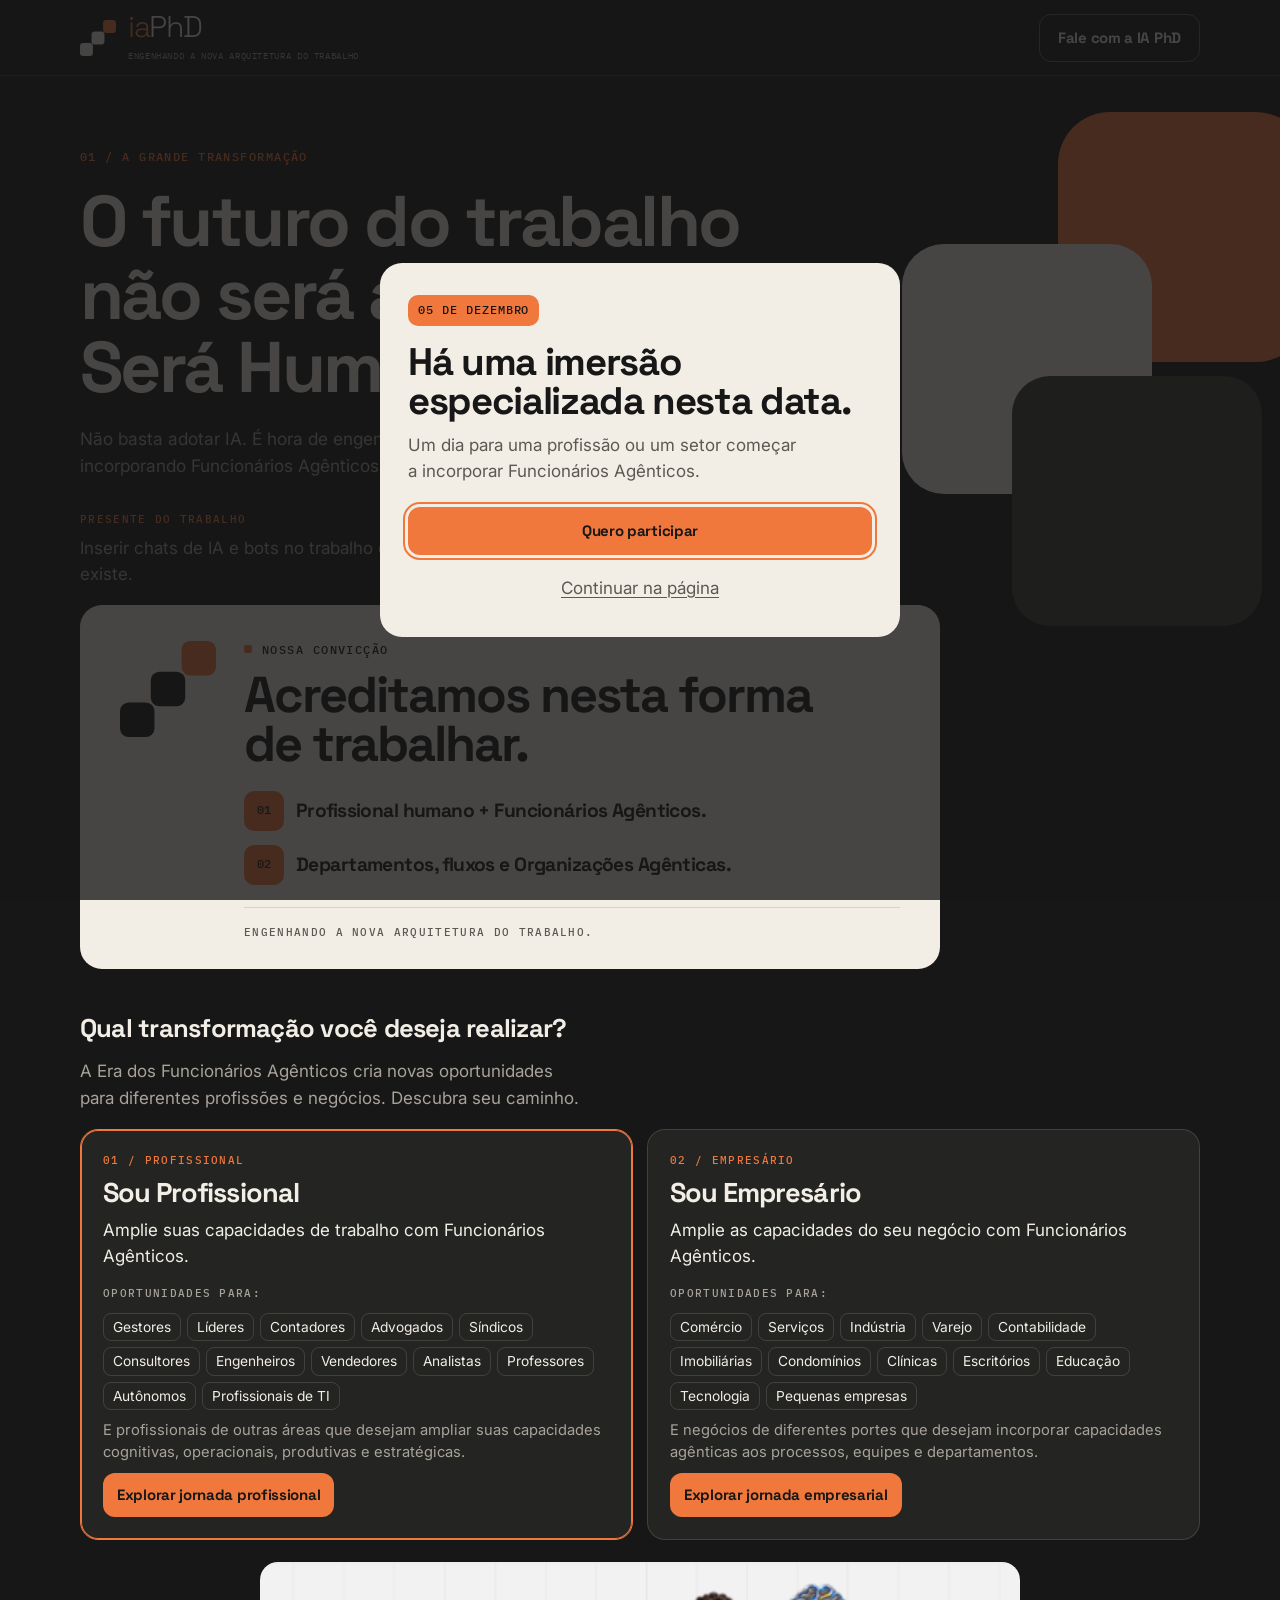
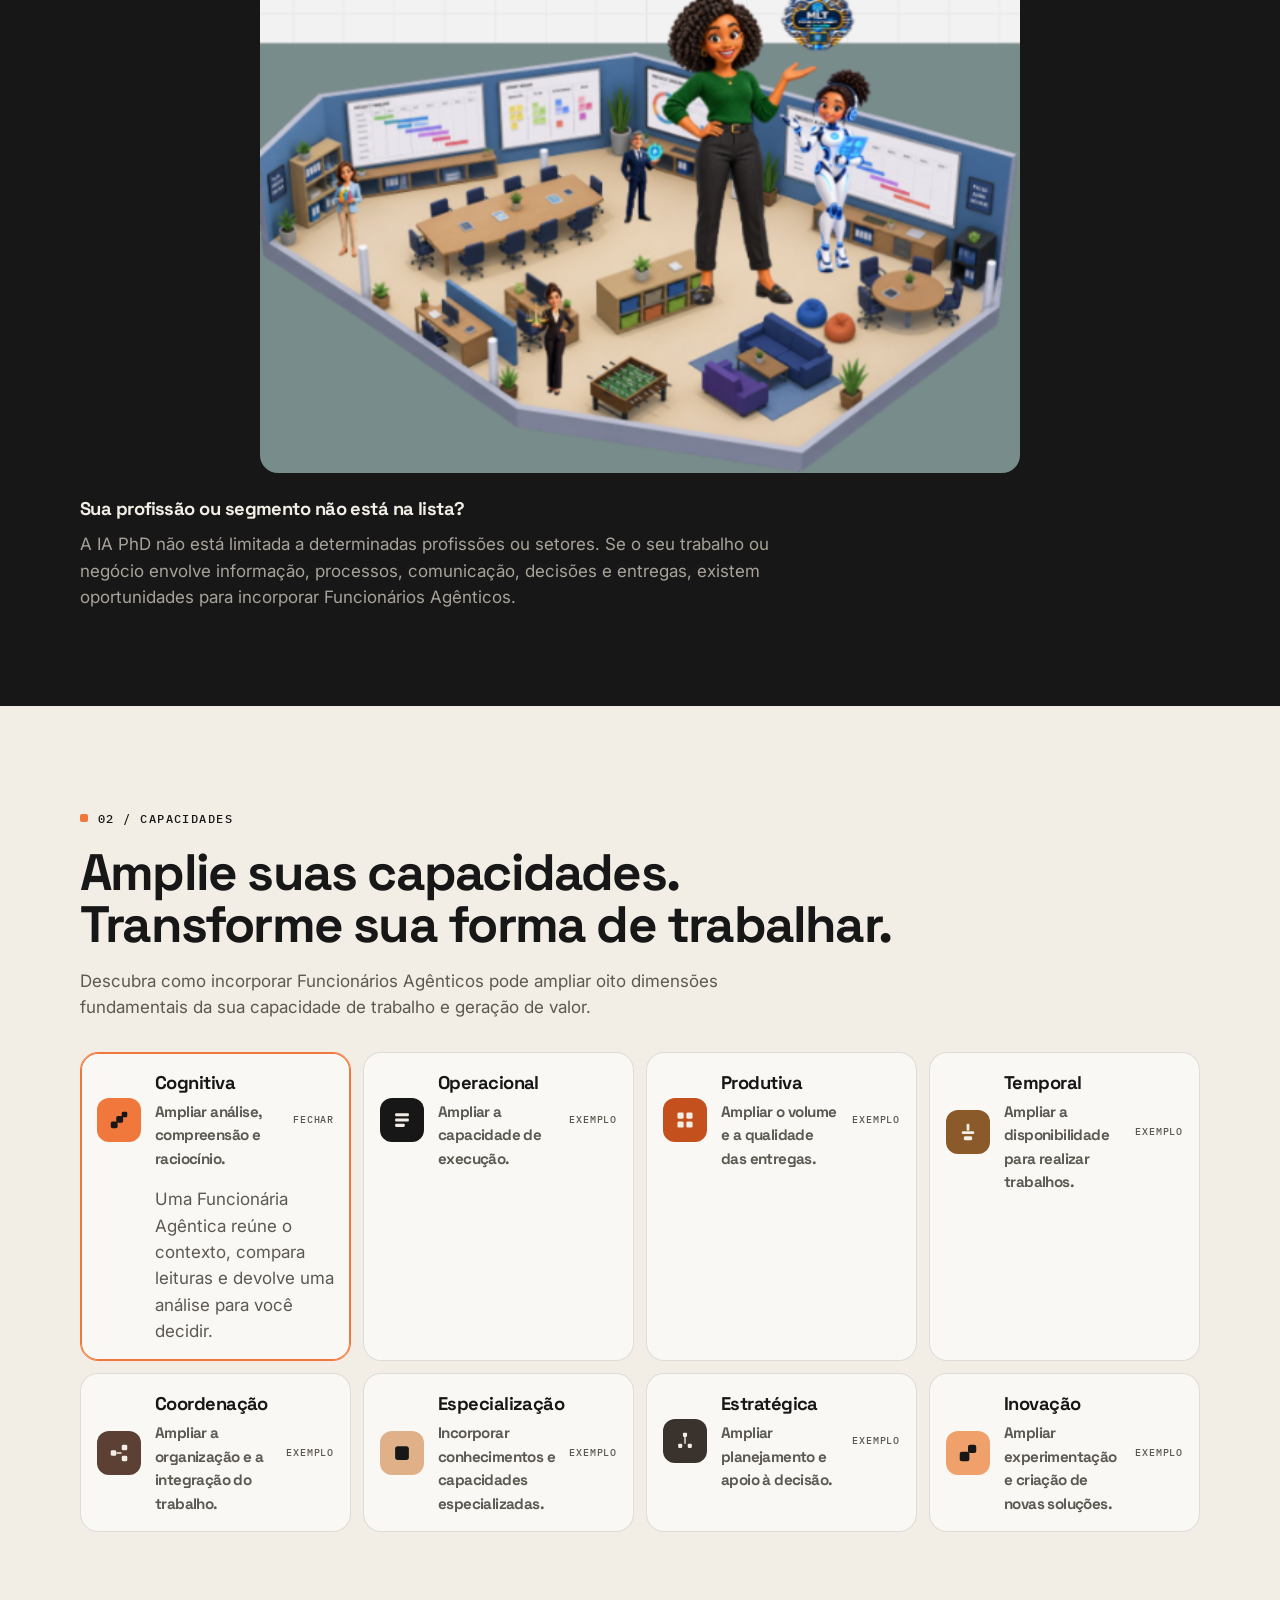
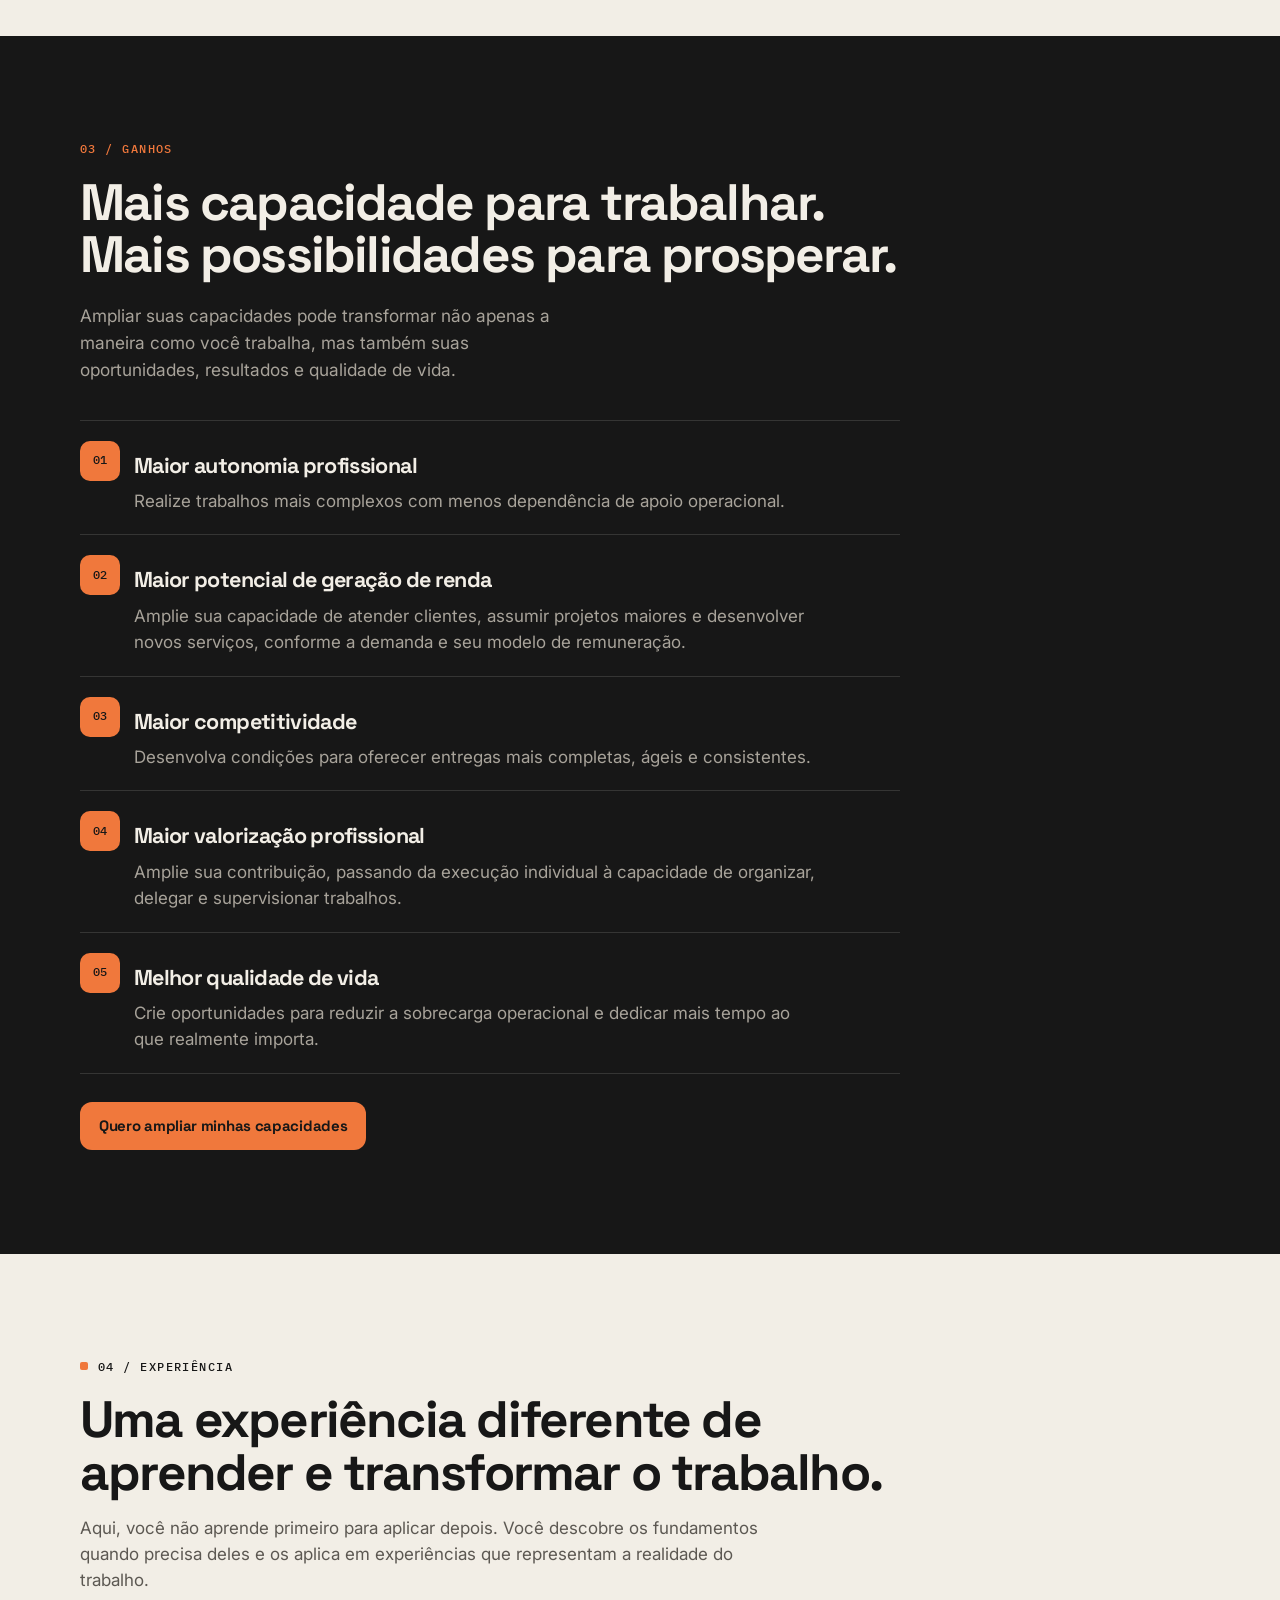
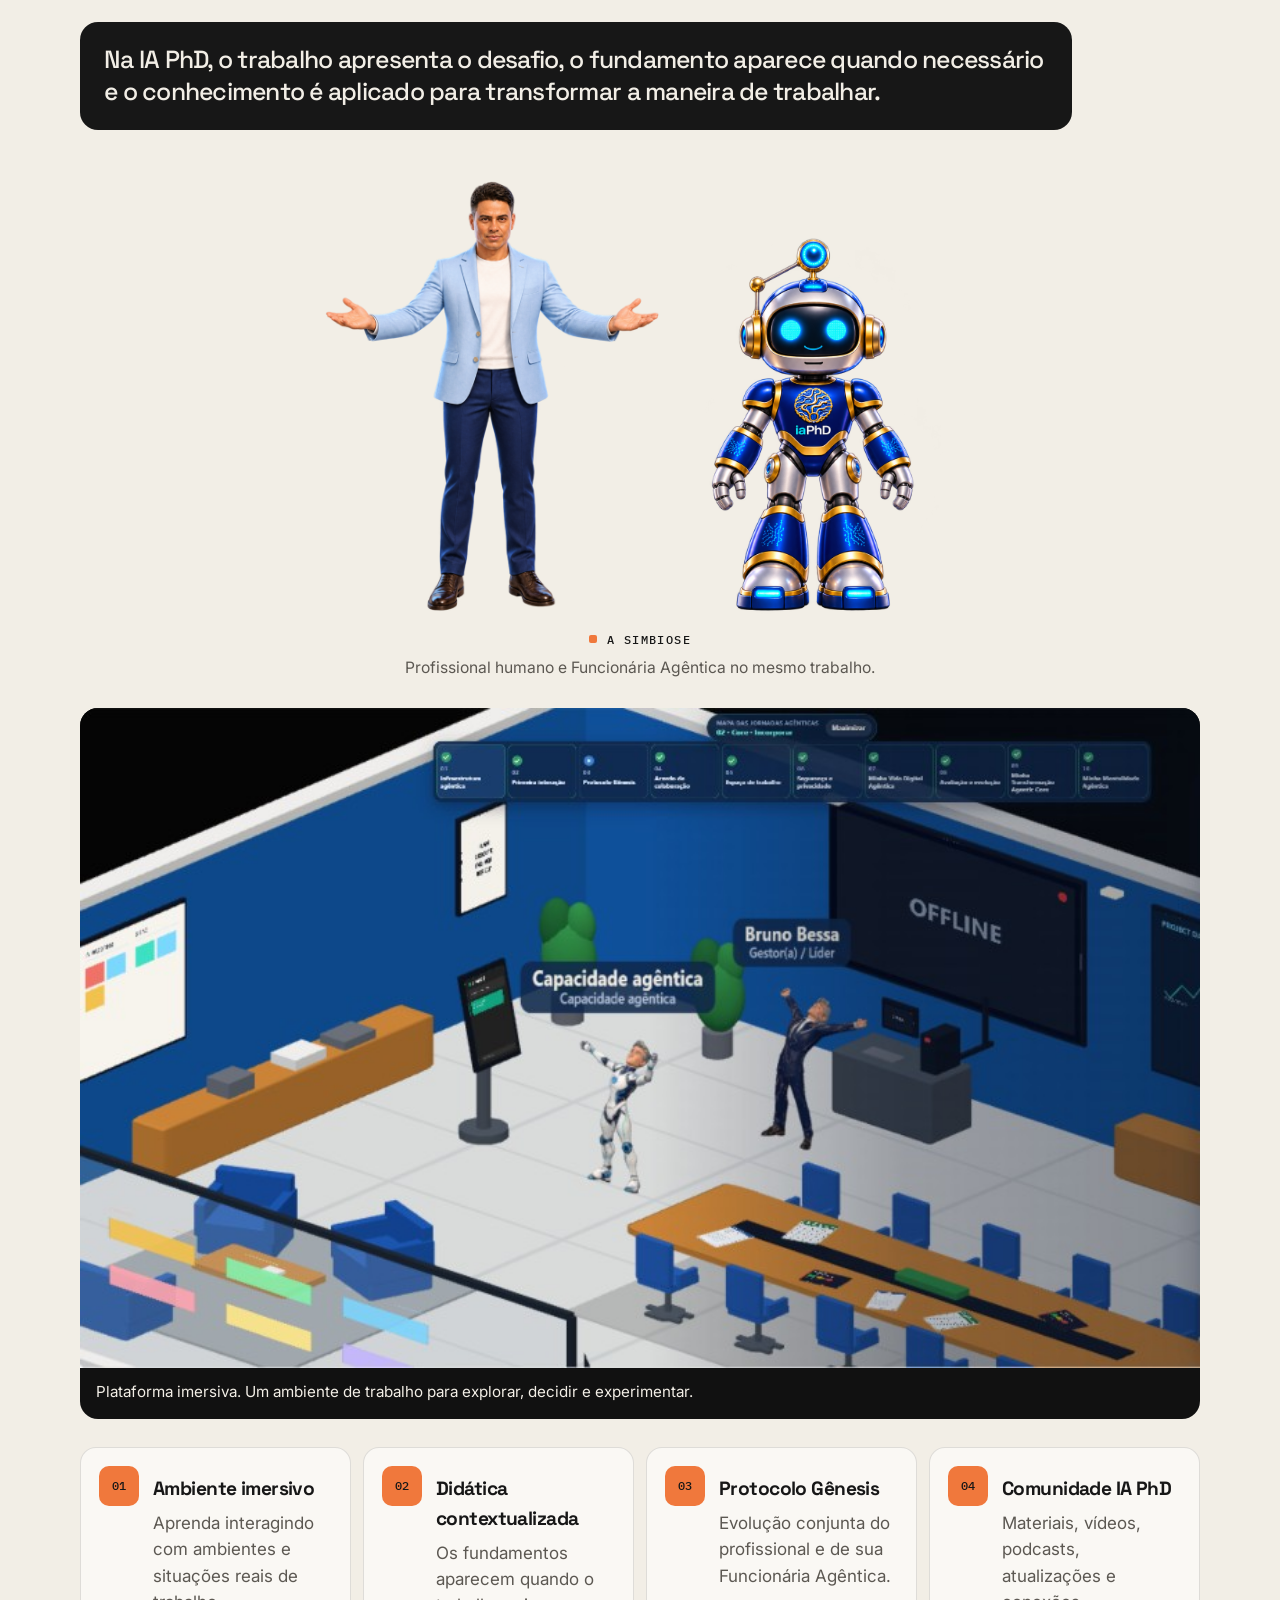
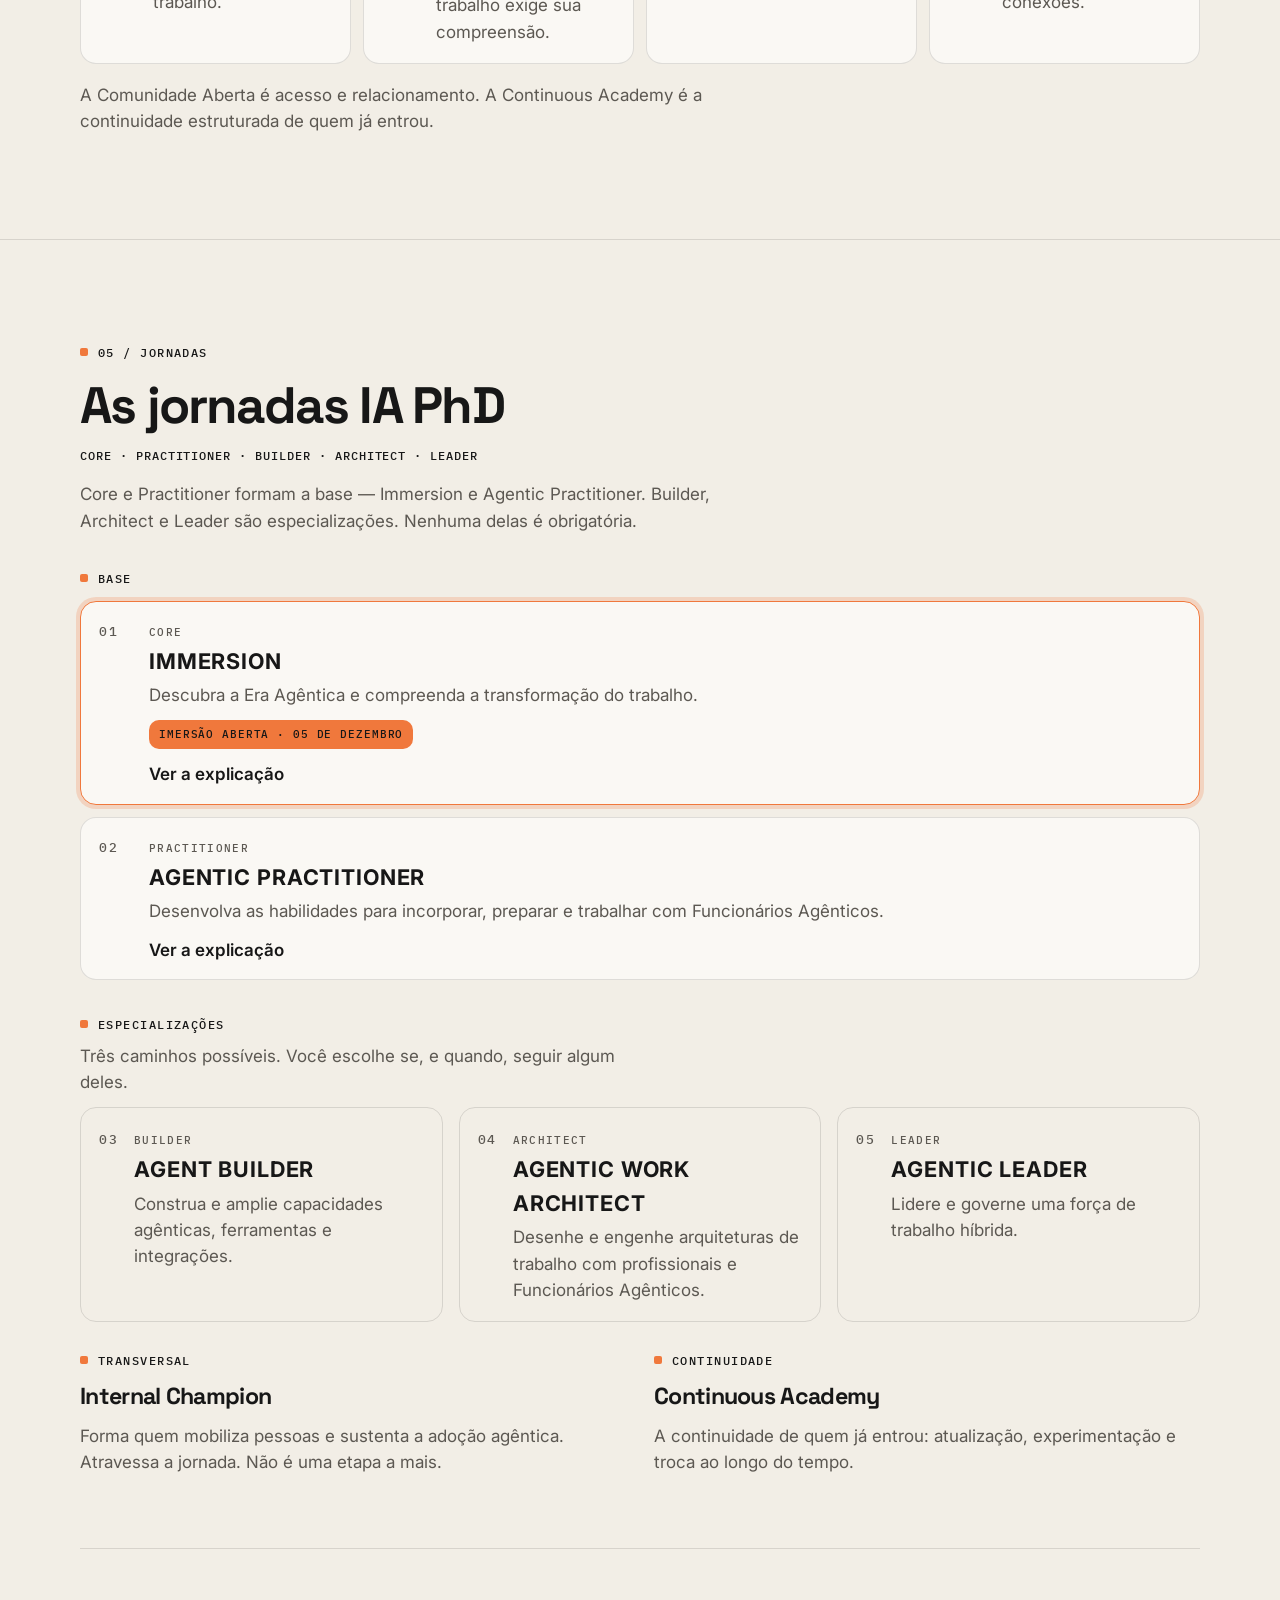
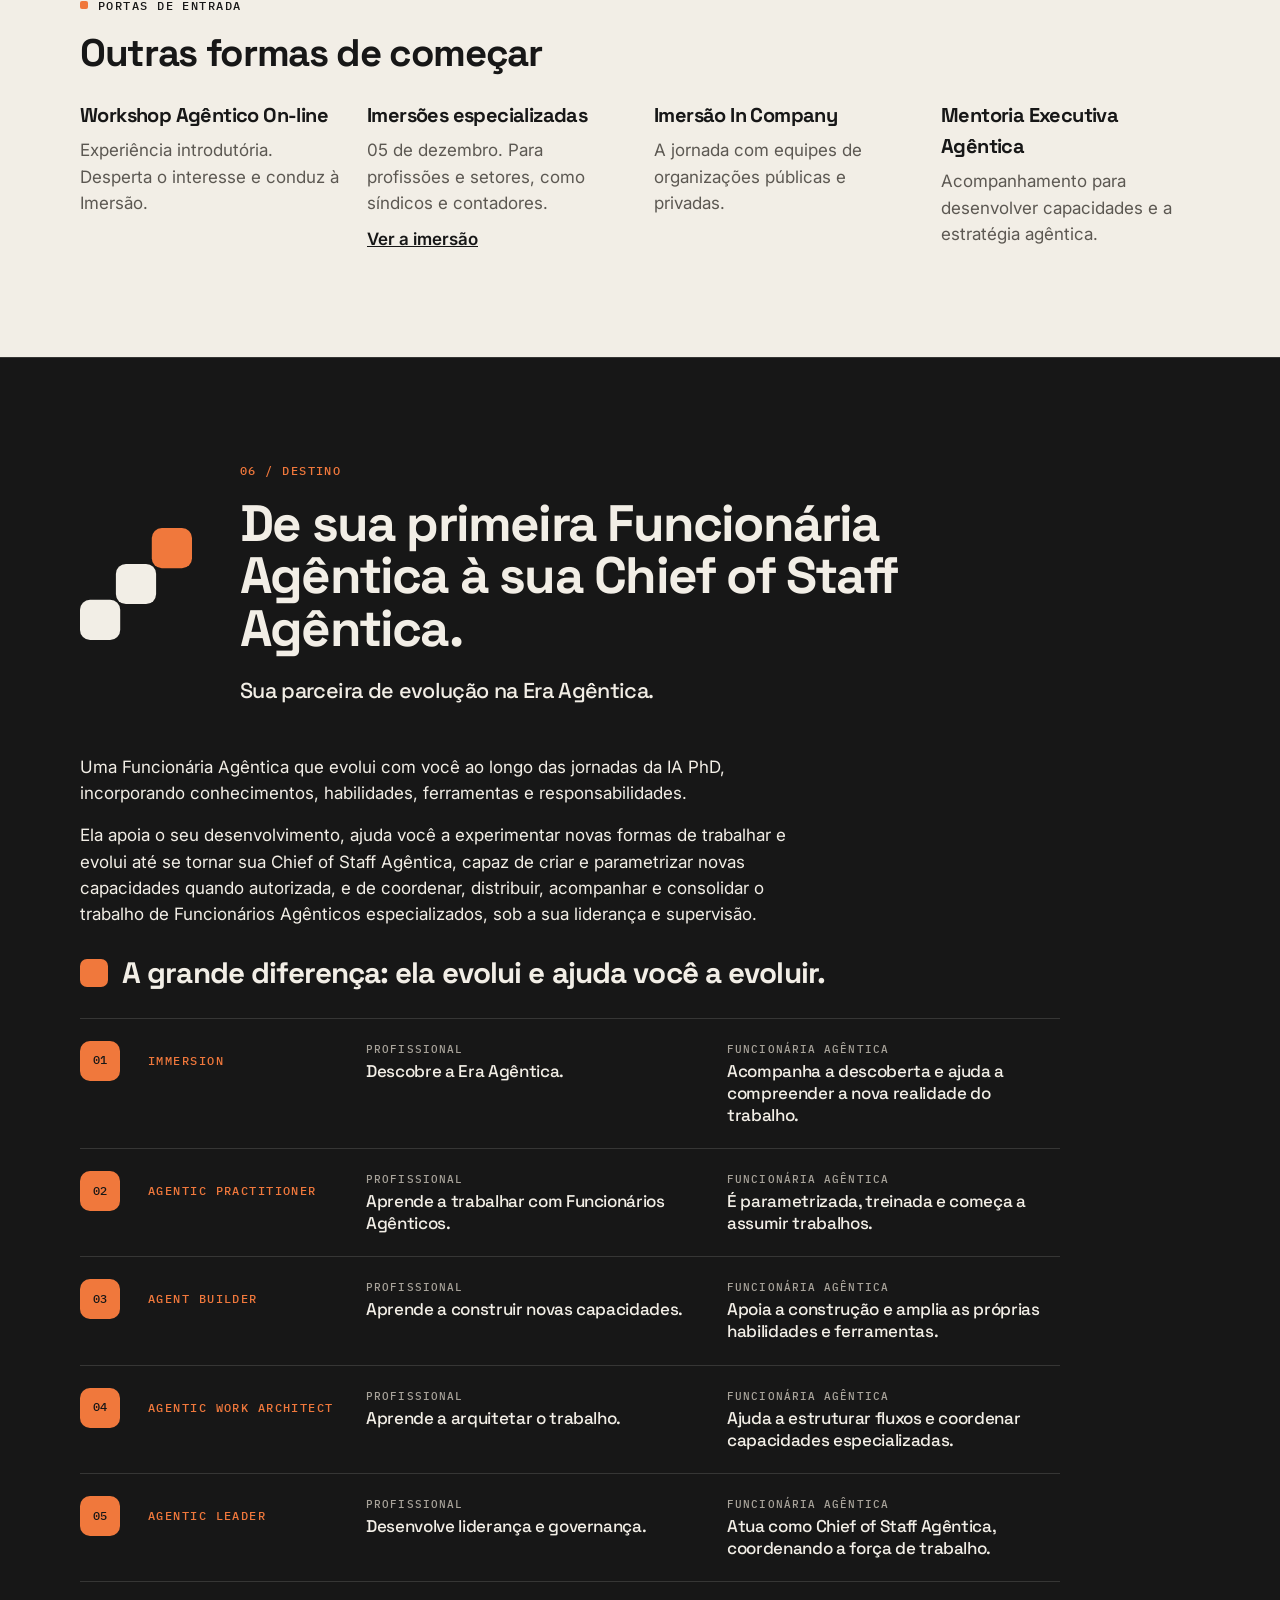
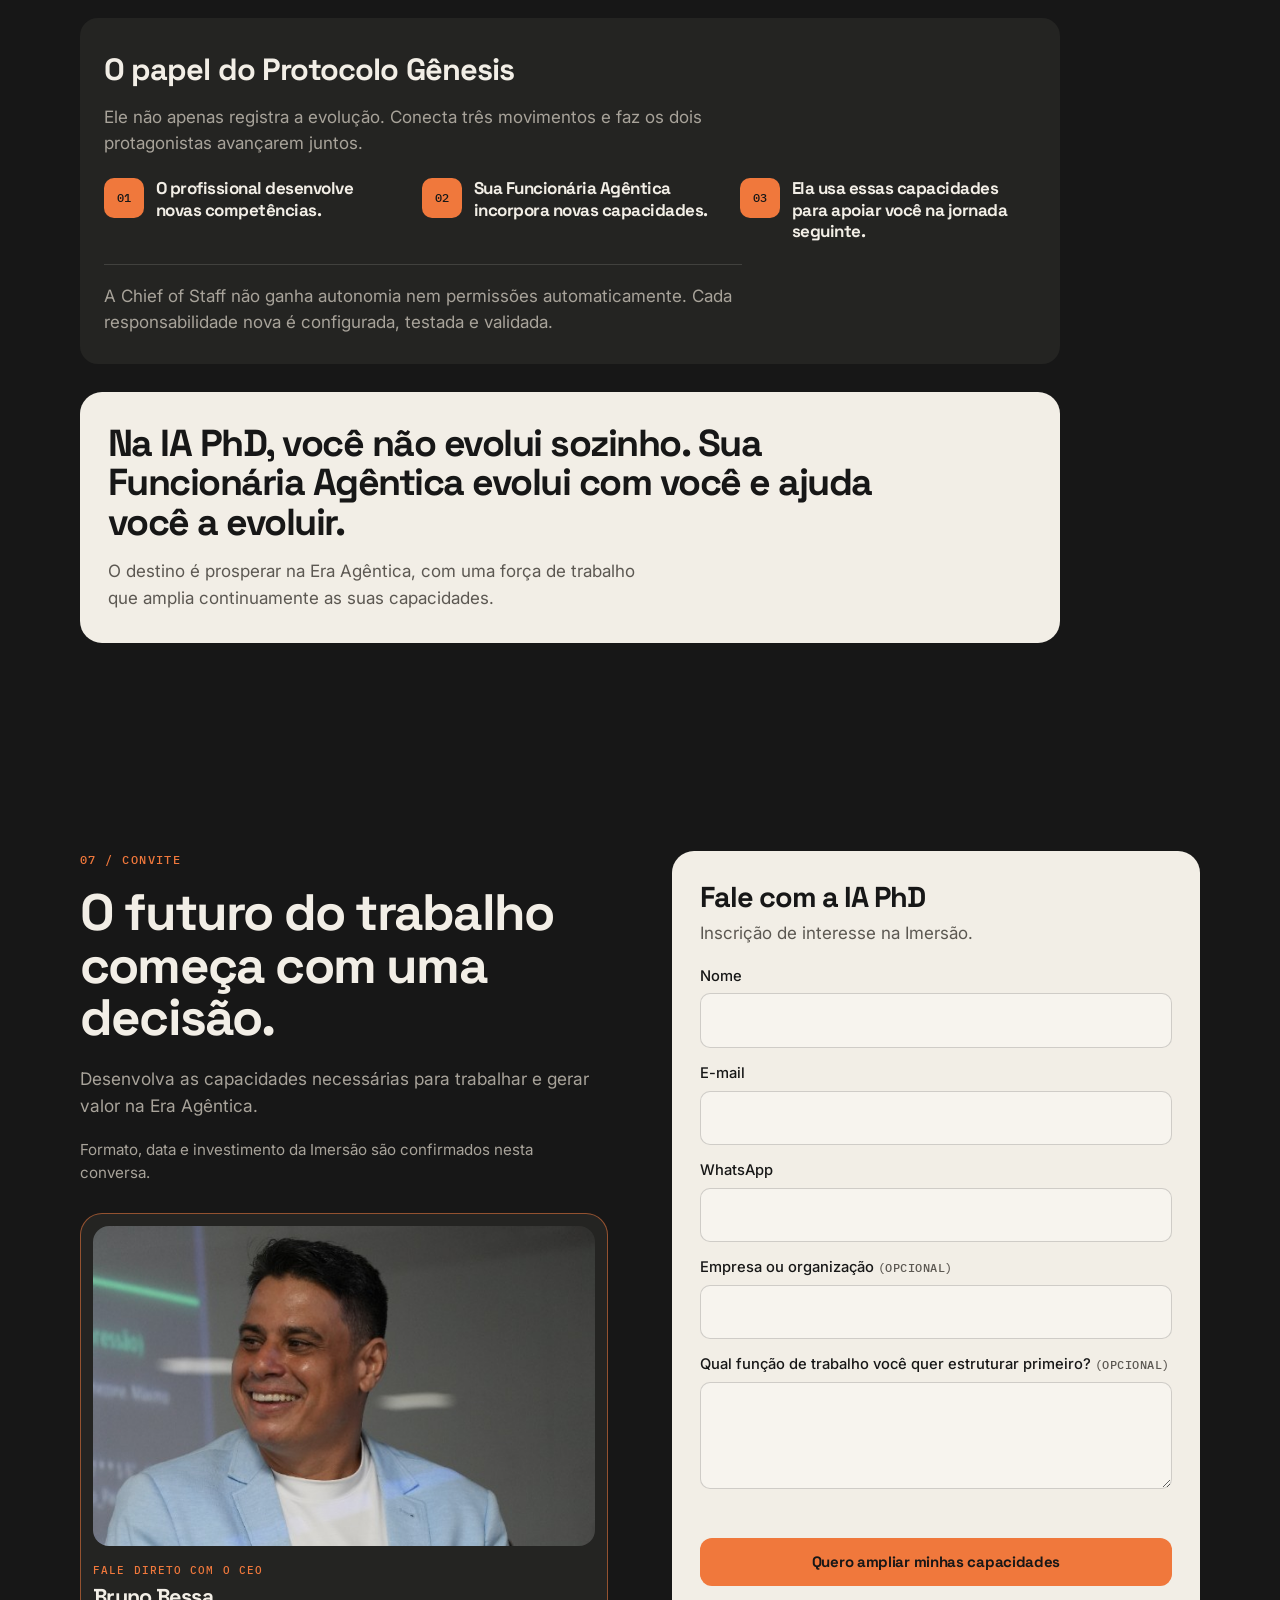
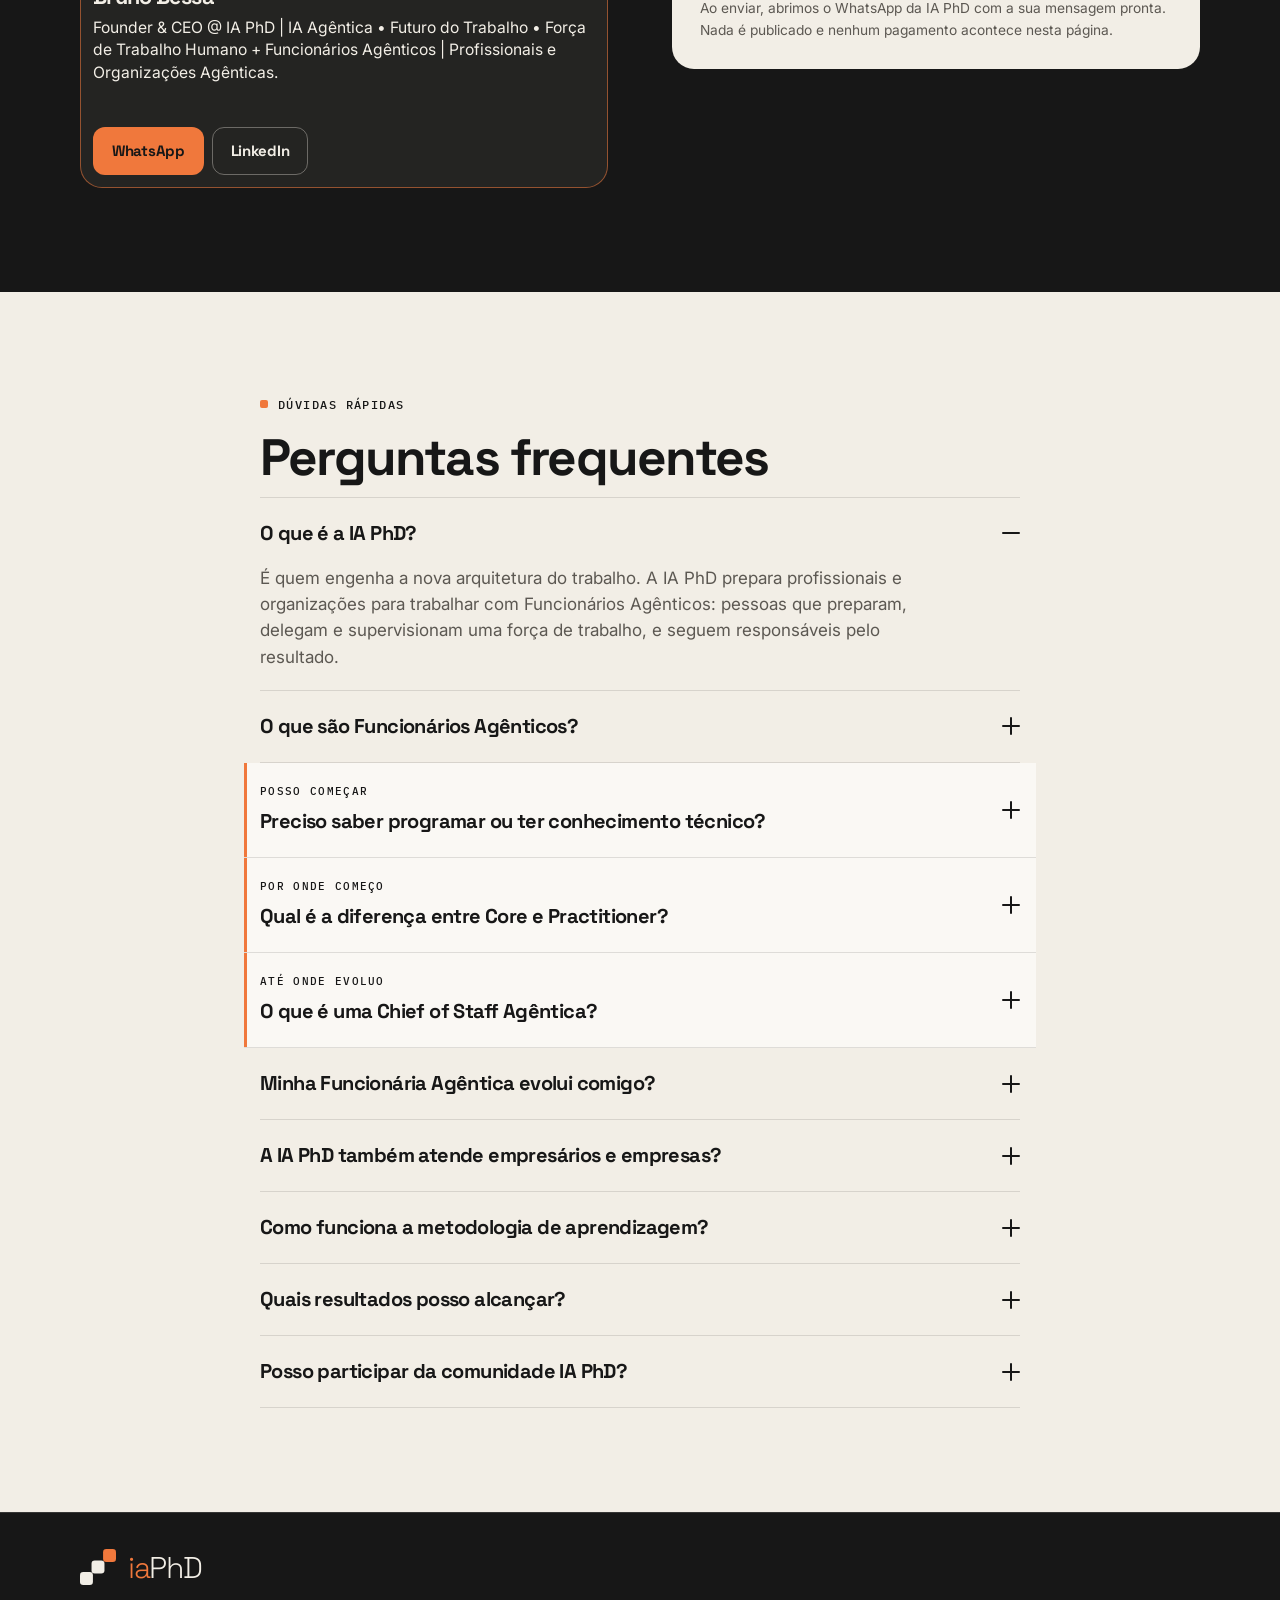
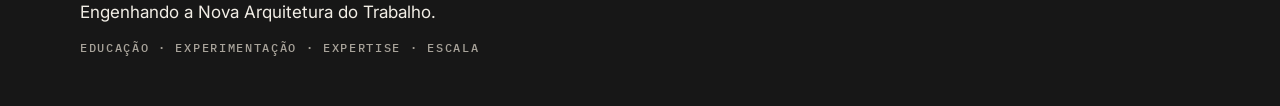
==== index.html @ 583a692f "Troca a sala da experiência pela imagem do ambiente imersivo. Co-authored-by: Cursor <cursoragent@cu" ====
<!DOCTYPE html>
<html lang="pt-BR" data-perfil="profissional" data-campanha="false">
<head>
  <meta charset="UTF-8">
  <meta name="viewport" content="width=device-width, initial-scale=1">
  <title>IA PhD — O futuro do trabalho é Humano + Agêntico</title>
  <meta name="description" content="Duas jornadas de transformação para a Era dos Funcionários Agênticos. Profissionais evoluem até uma Chief of Staff Agêntica. Empresários evoluem para uma Organização Agêntica.">
  <meta name="theme-color" content="#171717">
  <link rel="icon" href="favicon.svg" type="image/svg+xml">
  <link rel="preconnect" href="https://fonts.googleapis.com">
  <link rel="preconnect" href="https://fonts.gstatic.com" crossorigin>
  <link href="https://fonts.googleapis.com/css2?family=IBM+Plex+Mono:wght@400;500&family=Inter:wght@400;500;600&family=Space+Grotesk:wght@300;500;700&display=swap" rel="stylesheet">
  <link rel="stylesheet" href="styles.css">
  <script>
    (function () {
      var raw = (new URLSearchParams(location.search).get("perfil") || "")
        .toLowerCase()
        .normalize("NFD")
        .replace(/[\u0300-\u036f]/g, "");
      var empresarial = raw === "empresario" || raw === "empresa";
      var campanha = raw === "profissional" || empresarial;
      var perfil = empresarial ? "empresario" : "profissional";
      document.documentElement.dataset.perfil = perfil;
      document.documentElement.dataset.campanha = campanha ? "true" : "false";
      if (campanha) {
        document.title = empresarial
          ? "IA PhD — Para empresários"
          : "IA PhD — Para profissionais";
      }
    })();
  </script>
</head>
<body>
  <a class="skip" href="#conteudo">Ir para o conteúdo</a>

  <div class="imersao-bar" id="imersao-bar" hidden>
    <a href="imersao/">05 de dezembro · Ver a imersão</a>
  </div>

  <dialog class="imersao-alert" id="imersao-alert" aria-labelledby="imersao-alert-title">
    <p class="imersao-date">05 de dezembro</p>
    <h2 id="imersao-alert-title">Há uma imersão especializada nesta data.</h2>
    <p>Um dia para uma profissão ou um setor começar a incorporar Funcionários Agênticos.</p>
    <a class="btn btn-solid" href="imersao/">Quero participar</a>
    <button class="imersao-dismiss" id="imersao-seguir" type="button">Continuar na página</button>
  </dialog>

  <header class="header">
    <div class="container header-inner">
      <a class="brand" href="./" aria-label="IA PhD, início">
        <svg class="mark" viewBox="0 0 140.4 140.4" aria-hidden="true">
          <rect x="0" y="90" width="50.4" height="50.4" rx="12.6" fill="#F2EEE6"/>
          <rect x="45" y="45" width="50.4" height="50.4" rx="12.6" fill="#F2EEE6"/>
          <rect x="90" y="0" width="50.4" height="50.4" rx="12.6" fill="#F0783C"/>
        </svg>
        <span class="brand-text">
          <span class="wordmark"><span class="ia">ia</span><span class="phd">PhD</span></span>
          <span class="brand-sig">Engenhando a Nova Arquitetura do Trabalho</span>
        </span>
      </a>
      <a class="btn btn-ghost header-cta" href="#conversa">
        <span class="cta-full">Fale com a IA PhD</span>
        <span class="cta-short">Conversar</span>
      </a>
    </div>
  </header>

  <main id="conteudo">
    <section class="hero">
      <div class="hero-art" aria-hidden="true">
        <span class="sq sq-orange"></span>
        <span class="sq sq-paper"></span>
        <span class="sq sq-ink"></span>
      </div>
      <div class="container hero-inner">
        <p class="kicker kicker-on-dark">
          <span class="escolha">01 / A grande transformação</span>
          <span class="campanha pro">Para profissionais</span>
          <span class="campanha biz">Para empresários</span>
        </p>

        <h1 class="display">
          <span class="escolha">O futuro do trabalho<br>não será apenas humano.<br>Será Humano + <span class="accent">Agêntico.</span></span>
          <span class="campanha pro">Amplie a sua capacidade de trabalho.<br>Até a sua <span class="accent">Chief of Staff Agêntica.</span></span>
          <span class="campanha biz">Amplie a capacidade do seu negócio.<br>Até uma <span class="accent">Organização Agêntica.</span></span>
        </h1>

        <p class="lead">
          <span class="escolha">Não basta adotar IA. É hora de engenhar uma nova arquitetura de trabalho, incorporando Funcionários Agênticos às capacidades de profissionais e empresas.</span>
          <span class="campanha pro">Aprenda a preparar, criar, parametrizar, treinar, delegar e supervisionar Funcionários Agênticos. A jornada evolui com você, até a sua própria Chief of Staff Agêntica.</span>
          <span class="campanha biz">Incorpore Funcionários Agênticos ao negócio, transforme a arquitetura do trabalho e evolua pessoas, processos e governança como um único sistema.</span>
        </p>

        <div class="horizon">
          <p class="horizon-now">
            <span class="horizon-kicker">Presente do trabalho</span>
            Inserir chats de IA e bots no trabalho que já existe.
          </p>
          <article class="belief">
            <svg class="belief-mark" viewBox="0 0 140.4 140.4" aria-hidden="true">
              <rect x="0" y="90" width="50.4" height="50.4" rx="12.6" fill="#171717"/>
              <rect x="45" y="45" width="50.4" height="50.4" rx="12.6" fill="#171717"/>
              <rect x="90" y="0" width="50.4" height="50.4" rx="12.6" fill="#F0783C"/>
            </svg>
            <div>
              <p class="belief-kicker">Nossa convicção</p>
              <p class="belief-title">Acreditamos nesta forma de trabalhar.</p>
              <ol class="levels">
                <li>
                  <span class="level-num">01</span>
                  <p>Profissional humano + Funcionários Agênticos.</p>
                </li>
                <li>
                  <span class="level-num">02</span>
                  <p>Departamentos, fluxos e Organizações Agênticas.</p>
                </li>
              </ol>
              <p class="belief-sign">Engenhando a Nova Arquitetura do Trabalho.</p>
            </div>
          </article>
        </div>

        <p class="ask">Qual transformação você deseja realizar?</p>
        <p class="ask-lead">A Era dos Funcionários Agênticos cria novas oportunidades para diferentes profissões e negócios. Descubra seu caminho.</p>

        <div class="choices">
          <a class="choice" href="?perfil=profissional" data-perfil="profissional">
            <span class="choice-index">01 / Profissional</span>
            <span class="choice-title">Sou Profissional</span>
            <span class="choice-text">Amplie suas capacidades de trabalho com Funcionários Agênticos.</span>
            <span class="choice-for">Oportunidades para:</span>
            <ul class="choice-tags">
              <li>Gestores</li>
              <li>Líderes</li>
              <li>Contadores</li>
              <li>Advogados</li>
              <li>Síndicos</li>
              <li>Consultores</li>
              <li>Engenheiros</li>
              <li>Vendedores</li>
              <li>Analistas</li>
              <li>Professores</li>
              <li>Autônomos</li>
              <li>Profissionais de TI</li>
            </ul>
            <span class="choice-more">E profissionais de outras áreas que desejam ampliar suas capacidades cognitivas, operacionais, produtivas e estratégicas.</span>
            <span class="choice-go">Explorar jornada profissional</span>
          </a>
          <a class="choice" href="?perfil=empresario" data-perfil="empresario">
            <span class="choice-index">02 / Empresário</span>
            <span class="choice-title">Sou Empresário</span>
            <span class="choice-text">Amplie as capacidades do seu negócio com Funcionários Agênticos.</span>
            <span class="choice-for">Oportunidades para:</span>
            <ul class="choice-tags">
              <li>Comércio</li>
              <li>Serviços</li>
              <li>Indústria</li>
              <li>Varejo</li>
              <li>Contabilidade</li>
              <li>Imobiliárias</li>
              <li>Condomínios</li>
              <li>Clínicas</li>
              <li>Escritórios</li>
              <li>Educação</li>
              <li>Tecnologia</li>
              <li>Pequenas empresas</li>
            </ul>
            <span class="choice-more">E negócios de diferentes portes que desejam incorporar capacidades agênticas aos processos, equipes e departamentos.</span>
            <span class="choice-go">Explorar jornada empresarial</span>
          </a>
        </div>
        <figure class="pro choice-scene" id="cena-profissional">
          <img src="midia/cena-profissional.png" alt="Profissional e Funcionária Agêntica no escritório. Selo MLN, Modelo de Linguagem de Negócio." width="522" height="351">
        </figure>
        <figure class="biz choice-scene" id="cena-negocio">
          <img src="midia/cena-negocio.png" alt="Escritório com profissionais e Funcionários Agênticos. Selo MLN, Modelo de Linguagem de Negócio." width="625" height="526">
        </figure>
        <div class="choice-note">
          <p class="choice-note-title">Sua profissão ou segmento não está na lista?</p>
          <p>A IA PhD não está limitada a determinadas profissões ou setores. Se o seu trabalho ou negócio envolve informação, processos, comunicação, decisões e entregas, existem oportunidades para incorporar Funcionários Agênticos.</p>
        </div>
      </div>
    </section>

    <section class="band band-paper" id="dimensoes" aria-labelledby="titulo-dimensoes">
      <div class="container">
        <p class="index">02 / Capacidades</p>
        <h2 id="titulo-dimensoes">Amplie suas capacidades. Transforme sua forma de trabalhar.</h2>
        <p class="body body-intro">Descubra como incorporar Funcionários Agênticos pode ampliar oito dimensões fundamentais da sua capacidade de trabalho e geração de valor.</p>
        <div class="dims">
          <details class="dim" name="dimensoes" open style="--dim:#F0783C; --glyph:#171717">
            <summary>
              <span class="dim-icon" aria-hidden="true"><svg viewBox="0 0 32 32"><rect x="4" y="18" width="10" height="10" rx="2.5"/><rect x="12" y="10" width="10" height="10" rx="2.5"/><rect x="20" y="4" width="8" height="8" rx="2"/></svg></span>
              <span class="dim-copy"><span class="dim-name">Cognitiva</span><span class="dim-line">Ampliar análise, compreensão e raciocínio.</span></span>
              <span class="dim-more"></span>
            </summary>
            <p class="dim-example"><span class="pro">Uma Funcionária Agêntica reúne o contexto, compara leituras e devolve uma análise para você decidir.</span><span class="biz">A liderança recebe sínteses da operação, de contratos ou do mercado para decidir com mais contexto.</span></p>
          </details>
          <details class="dim" name="dimensoes" style="--dim:#171717; --glyph:#F2EEE6">
            <summary>
              <span class="dim-icon" aria-hidden="true"><svg viewBox="0 0 32 32"><rect x="6" y="6" width="20" height="4.5" rx="1.5"/><rect x="6" y="13.75" width="20" height="4.5" rx="1.5"/><rect x="6" y="21.5" width="14" height="4.5" rx="1.5"/></svg></span>
              <span class="dim-copy"><span class="dim-name">Operacional</span><span class="dim-line">Ampliar a capacidade de execução.</span></span>
              <span class="dim-more"></span>
            </summary>
            <p class="dim-example"><span class="pro">Ela prepara, organiza e executa etapas repetidas. A revisão e a decisão continuam com você.</span><span class="biz">Etapas recorrentes de um processo passam a ser executadas por Funcionários Agênticos, com supervisão do departamento.</span></p>
          </details>
          <details class="dim" name="dimensoes" style="--dim:#C4511D; --glyph:#F2EEE6">
            <summary>
              <span class="dim-icon" aria-hidden="true"><svg viewBox="0 0 32 32"><rect x="5" y="5" width="9" height="9" rx="2"/><rect x="18" y="5" width="9" height="9" rx="2"/><rect x="5" y="18" width="9" height="9" rx="2"/><rect x="18" y="18" width="9" height="9" rx="2"/></svg></span>
              <span class="dim-copy"><span class="dim-name">Produtiva</span><span class="dim-line">Ampliar o volume e a qualidade das entregas.</span></span>
              <span class="dim-more"></span>
            </summary>
            <p class="dim-example"><span class="pro">O seu tempo pode abrigar mais entregas, no volume e no cuidado que você define, quando o fluxo se sustenta.</span><span class="biz">Um departamento pode aumentar o volume de entregas que a equipe consegue revisar e concluir.</span></p>
          </details>
          <details class="dim" name="dimensoes" style="--dim:#8A5A2B; --glyph:#F2EEE6">
            <summary>
              <span class="dim-icon" aria-hidden="true"><svg viewBox="0 0 32 32"><rect x="14" y="4" width="4" height="10" rx="1.5"/><rect x="7" y="15" width="18" height="4" rx="1.5"/><rect x="10" y="22" width="12" height="6" rx="2"/></svg></span>
              <span class="dim-copy"><span class="dim-name">Temporal</span><span class="dim-line">Ampliar a disponibilidade para realizar trabalhos.</span></span>
              <span class="dim-more"></span>
            </summary>
            <p class="dim-example"><span class="pro">Trabalho que não depende da sua hora pode seguir, dentro dos limites que você definiu, enquanto você está em outra atividade.</span><span class="biz">Demandas que não exigem presença contínua encontram capacidade disponível no processo, com supervisão.</span></p>
          </details>
          <details class="dim" name="dimensoes" style="--dim:#5C4033; --glyph:#F2EEE6">
            <summary>
              <span class="dim-icon" aria-hidden="true"><svg viewBox="0 0 32 32"><rect x="4" y="12" width="8" height="8" rx="2"/><rect x="20" y="4" width="8" height="8" rx="2"/><rect x="20" y="20" width="8" height="8" rx="2"/><rect x="12" y="15" width="8" height="2" rx="1"/></svg></span>
              <span class="dim-copy"><span class="dim-name">Coordenação</span><span class="dim-line">Ampliar a organização e a integração do trabalho.</span></span>
              <span class="dim-more"></span>
            </summary>
            <p class="dim-example"><span class="pro">Ela organiza fila, prazo e o que está com cada capacidade especializada.</span><span class="biz">Os fluxos entre pessoas e Funcionários Agênticos ficam visíveis: o que entra, quem faz e o que pede supervisão.</span></p>
          </details>
          <details class="dim" name="dimensoes" style="--dim:#E0B089; --glyph:#171717">
            <summary>
              <span class="dim-icon" aria-hidden="true"><svg viewBox="0 0 32 32"><rect x="6" y="6" width="20" height="20" rx="4"/><rect x="13" y="13" width="6" height="6" rx="1.5"/></svg></span>
              <span class="dim-copy"><span class="dim-name">Especialização</span><span class="dim-line">Incorporar conhecimentos e capacidades especializadas.</span></span>
              <span class="dim-more"></span>
            </summary>
            <p class="dim-example"><span class="pro">Você passa a contar com um conhecimento especializado parametrizado para a sua função, sem precisar dominá-lo por inteiro.</span><span class="biz">Um departamento incorpora um conhecimento especializado parametrizado, sem depender de uma única pessoa.</span></p>
          </details>
          <details class="dim" name="dimensoes" style="--dim:#3A322C; --glyph:#F2EEE6">
            <summary>
              <span class="dim-icon" aria-hidden="true"><svg viewBox="0 0 32 32"><rect x="13" y="4" width="6" height="6" rx="1.5"/><rect x="6" y="20" width="6" height="6" rx="1.5"/><rect x="20" y="20" width="6" height="6" rx="1.5"/><rect x="15" y="10" width="2" height="10"/></svg></span>
              <span class="dim-copy"><span class="dim-name">Estratégica</span><span class="dim-line">Ampliar planejamento e apoio à decisão.</span></span>
              <span class="dim-more"></span>
            </summary>
            <p class="dim-example"><span class="pro">Ela organiza opções, critérios e consequências. A decisão continua sua.</span><span class="biz">A gestão recebe cenários e trade-offs preparados para a decisão do negócio.</span></p>
          </details>
          <details class="dim" name="dimensoes" style="--dim:#F0A06A; --glyph:#171717">
            <summary>
              <span class="dim-icon" aria-hidden="true"><svg viewBox="0 0 32 32"><rect x="4" y="14" width="14" height="14" rx="3"/><rect x="16" y="4" width="12" height="12" rx="3"/></svg></span>
              <span class="dim-copy"><span class="dim-name">Inovação</span><span class="dim-line">Ampliar experimentação e criação de novas soluções.</span></span>
              <span class="dim-more"></span>
            </summary>
            <p class="dim-example"><span class="pro">Você experimenta uma oferta ou um jeito novo de entregar, num recorte pequeno, antes de ampliar.</span><span class="biz">A organização testa um processo novo num recorte, valida e só então amplia.</span></p>
          </details>
        </div>
      </div>
    </section>

    <section class="band band-dark" id="ganhos" aria-labelledby="titulo-ganhos">
      <div class="container">
        <p class="kicker kicker-on-dark">03 / Ganhos</p>
        <h2 id="titulo-ganhos">Mais capacidade para trabalhar. Mais possibilidades para prosperar.</h2>
        <p class="lead lead-narrow">Ampliar suas capacidades pode transformar não apenas a maneira como você trabalha, mas também suas oportunidades, resultados e qualidade de vida.</p>
        <ol class="gains">
          <li>
            <span class="level-num">01</span>
            <div>
              <h3><span class="pro">Maior autonomia profissional</span><span class="biz">Maior capacidade operacional</span></h3>
              <p><span class="pro">Realize trabalhos mais complexos com menos dependência de apoio operacional.</span><span class="biz">Funcionários Agênticos entram nos processos e departamentos. A operação passa a executar mais frentes, com função, contexto, limites e supervisão.</span></p>
            </div>
          </li>
          <li>
            <span class="level-num">02</span>
            <div>
              <h3><span class="pro">Maior potencial de geração de renda</span><span class="biz">Maior potencial de crescimento e faturamento</span></h3>
              <p><span class="pro">Amplie sua capacidade de atender clientes, assumir projetos maiores e desenvolver novos serviços, conforme a demanda e seu modelo de remuneração.</span><span class="biz">Mais capacidade de atender demanda e sustentar entregas pode abrir espaço para crescer, conforme o mercado e o modelo do negócio.</span></p>
            </div>
          </li>
          <li>
            <span class="level-num">03</span>
            <div>
              <h3><span class="pro">Maior competitividade</span><span class="biz">Maior competitividade empresarial</span></h3>
              <p><span class="pro">Desenvolva condições para oferecer entregas mais completas, ágeis e consistentes.</span><span class="biz">A empresa desenvolve condições para responder com entregas mais completas, ágeis e consistentes.</span></p>
            </div>
          </li>
          <li>
            <span class="level-num">04</span>
            <div>
              <h3><span class="pro">Maior valorização profissional</span><span class="biz">Maior capacidade de gestão e liderança</span></h3>
              <p><span class="pro">Amplie sua contribuição, passando da execução individual à capacidade de organizar, delegar e supervisionar trabalhos.</span><span class="biz">A liderança passa a organizar, delegar e supervisionar profissionais e Funcionários Agênticos, em vez de concentrar a execução.</span></p>
            </div>
          </li>
          <li>
            <span class="level-num">05</span>
            <div>
              <h3><span class="pro">Melhor qualidade de vida</span><span class="biz">Maior eficiência e sustentabilidade operacional</span></h3>
              <p><span class="pro">Crie oportunidades para reduzir a sobrecarga operacional e dedicar mais tempo ao que realmente importa.</span><span class="biz">A arquitetura do trabalho pode aliviar a sobrecarga da operação e sustentar responsabilidades mais claras entre pessoas e Funcionários Agênticos.</span></p>
            </div>
          </li>
        </ol>
        <a class="btn btn-solid" href="#conversa">
          <span class="pro">Quero ampliar minhas capacidades</span>
          <span class="biz">Quero transformar meu negócio</span>
        </a>
      </div>
    </section>

    <section class="band band-paper" id="experiencia" aria-labelledby="titulo-experiencia">
      <div class="container">
        <p class="index">04 / Experiência</p>
        <h2 id="titulo-experiencia">Uma experiência diferente de aprender e transformar o trabalho.</h2>
        <p class="body body-intro">Aqui, você não aprende primeiro para aplicar depois. Você descobre os fundamentos quando precisa deles e os aplica em experiências que representam a realidade do trabalho.</p>
        <p class="method-sign">Na IA PhD, o trabalho apresenta o desafio, o fundamento aparece quando necessário e o conhecimento é aplicado para transformar a maneira de trabalhar.</p>
        <figure class="simbiose">
          <div class="simbiose-pair">
            <img src="midia/simbiose-profissional.png" alt="Profissional humano, de braços abertos." width="768" height="1024">
            <img src="midia/simbiose-funcionaria.png" alt="Funcionária Agêntica da IA PhD." width="768" height="1024">
          </div>
          <figcaption><span>A simbiose</span>Profissional humano e Funcionária Agêntica no mesmo trabalho.</figcaption>
        </figure>
        <figure class="ambiente">
          <img src="midia/sala-imersiva.png" alt="Ambiente imersivo da IA PhD, com o profissional e a Funcionária Agêntica na sala." width="808" height="476">
          <figcaption>Plataforma imersiva. Um ambiente de trabalho para explorar, decidir e experimentar.</figcaption>
        </figure>
        <ol class="pillars">
          <li>
            <span class="level-num">01</span>
            <div>
              <h3>Ambiente imersivo</h3>
              <p>Aprenda interagindo com ambientes e situações reais de trabalho.</p>
            </div>
          </li>
          <li>
            <span class="level-num">02</span>
            <div>
              <h3>Didática contextualizada</h3>
              <p>Os fundamentos aparecem quando o trabalho exige sua compreensão.</p>
            </div>
          </li>
          <li>
            <span class="level-num">03</span>
            <div>
              <h3>Protocolo Gênesis</h3>
              <p>Evolução conjunta do profissional e de sua Funcionária Agêntica.</p>
            </div>
          </li>
          <li>
            <span class="level-num">04</span>
            <div>
              <h3>Comunidade IA PhD</h3>
              <p>Materiais, vídeos, podcasts, atualizações e conexões.</p>
            </div>
          </li>
        </ol>
        <p class="body">A Comunidade Aberta é acesso e relacionamento. A Continuous Academy é a continuidade estruturada de quem já entrou.</p>
      </div>
    </section>

    <section class="band band-paper" id="mapa" aria-labelledby="titulo-mapa">
      <div class="container">
        <p class="index">05 / Jornadas</p>
        <h2 id="titulo-mapa">
          <span class="pro">As jornadas IA PhD</span>
          <span class="biz">O percurso de Negócios</span>
        </h2>
        <p class="journey-names pro">Core · Practitioner · Builder · Architect · Leader</p>
        <p class="body body-intro">
          <span class="pro">Core e Practitioner formam a base — Immersion e Agentic Practitioner. Builder, Architect e Leader são especializações. Nenhuma delas é obrigatória.</span>
          <span class="biz">São os movimentos da transformação na organização. A conversa define por onde começar. Na formação das equipes, Builder, Architect e Leader fazem parte do percurso.</span>
        </p>
        <div class="pro">
          <div class="journey">
            <div class="journey-base">
              <p class="journey-kicker">Base</p>
              <ol class="map map-base">
                <li>
                  <a class="map-go map-open" href="immersion/">
                    <span class="num">01</span>
                    <span>
                      <p class="journey-code">Core</p>
                      <h3>Immersion</h3>
                      <p>Descubra a Era Agêntica e compreenda a transformação do trabalho.</p>
                      <span class="open-flag">Imersão aberta · 05 de dezembro</span>
                      <span class="map-more">Ver a explicação</span>
                    </span>
                  </a>
                </li>
                <li>
                  <a class="map-go" href="practitioner/">
                    <span class="num">02</span>
                    <span>
                      <p class="journey-code">Practitioner</p>
                      <h3>Agentic Practitioner</h3>
                      <p>Desenvolva as habilidades para incorporar, preparar e trabalhar com Funcionários Agênticos.</p>
                      <span class="map-more">Ver a explicação</span>
                    </span>
                  </a>
                </li>
              </ol>
            </div>
            <div class="journey-fork">
              <p class="journey-kicker">Especializações</p>
              <p class="journey-note">Três caminhos possíveis. Você escolhe se, e quando, seguir algum deles.</p>
              <ol class="map map-dest">
                <li>
                  <span class="node" aria-hidden="true"></span>
                  <span class="num">03</span>
                  <div>
                    <p class="journey-code">Builder</p>
                    <h3>Agent Builder</h3>
                    <p>Construa e amplie capacidades agênticas, ferramentas e integrações.</p>
                  </div>
                </li>
                <li>
                  <span class="node" aria-hidden="true"></span>
                  <span class="num">04</span>
                  <div>
                    <p class="journey-code">Architect</p>
                    <h3>Agentic Work Architect</h3>
                    <p>Desenhe e engenhe arquiteturas de trabalho com profissionais e Funcionários Agênticos.</p>
                  </div>
                </li>
                <li>
                  <span class="node" aria-hidden="true"></span>
                  <span class="num">05</span>
                  <div>
                    <p class="journey-code">Leader</p>
                    <h3>Agentic Leader</h3>
                    <p>Lidere e governe uma força de trabalho híbrida.</p>
                  </div>
                </li>
              </ol>
            </div>
          </div>
          <div class="along">
            <article>
              <p class="journey-kicker">Transversal</p>
              <h3>Internal Champion</h3>
              <p>Forma quem mobiliza pessoas e sustenta a adoção agêntica. Atravessa a jornada. Não é uma etapa a mais.</p>
            </article>
            <article>
              <p class="journey-kicker">Continuidade</p>
              <h3>Continuous Academy</h3>
              <p>A continuidade de quem já entrou: atualização, experimentação e troca ao longo do tempo.</p>
            </article>
          </div>
        </div>
        <div class="biz">
          <ol class="map">
            <li>
              <span class="node" aria-hidden="true"></span>
              <span class="num">01</span>
              <div>
                <h3>Diagnóstico de Maturidade Agêntica</h3>
                <p>Identifique oportunidades, limitações e prioridades de transformação.</p>
              </div>
            </li>
            <li>
              <span class="node" aria-hidden="true"></span>
              <span class="num">02</span>
              <div>
                <h3>Estratégia de Transformação Agêntica</h3>
                <p>Defina a visão, o planejamento e a arquitetura futura do trabalho.</p>
              </div>
            </li>
            <li>
              <span class="node" aria-hidden="true"></span>
              <span class="num">03</span>
              <div>
                <h3>Implantação de Funcionários Agênticos</h3>
                <p>Crie, parametrize e incorpore capacidades agênticas ao negócio.</p>
              </div>
            </li>
            <li>
              <span class="node" aria-hidden="true"></span>
              <span class="num">04</span>
              <div>
                <h3>Arquitetura de Trabalho Agêntico</h3>
                <p>Redesenhe fluxos, responsabilidades e a colaboração entre profissionais e Funcionários Agênticos.</p>
              </div>
            </li>
            <li>
              <span class="node" aria-hidden="true"></span>
              <span class="num">05</span>
              <div>
                <h3>Organização Agêntica</h3>
                <p>Desenvolva coordenação, liderança e governança da força de trabalho híbrida.</p>
              </div>
            </li>
            <li>
              <span class="node node-hot" aria-hidden="true"></span>
              <span class="num">06</span>
              <div>
                <h3>Acompanhamento e Evolução</h3>
                <p>Sustente a melhoria contínua das capacidades implantadas.</p>
              </div>
            </li>
          </ol>
        </div>
        <div class="doors">
          <p class="index">Portas de entrada</p>
          <h2>Outras formas de começar</h2>
          <ul class="door-list">
            <li>
              <h3>Workshop Agêntico On-line</h3>
              <p>Experiência introdutória. Desperta o interesse e conduz à Imersão.</p>
            </li>
            <li>
              <h3>Imersões especializadas</h3>
              <p>05 de dezembro. Para profissões e setores, como síndicos e contadores.</p>
              <a class="text-link door-link" href="imersao/">Ver a imersão</a>
            </li>
            <li>
              <h3>Imersão In Company</h3>
              <p>A jornada com equipes de organizações públicas e privadas.</p>
            </li>
            <li>
              <h3>Mentoria Executiva Agêntica</h3>
              <p>Acompanhamento para desenvolver capacidades e a estratégia agêntica.</p>
            </li>
          </ul>
        </div>
      </div>
    </section>

    <section class="band band-dark" id="destino" aria-labelledby="titulo-destino">
      <div class="container">
        <div class="destiny">
          <svg class="destiny-mark" viewBox="0 0 140.4 140.4" aria-hidden="true">
            <rect x="0" y="90" width="50.4" height="50.4" rx="12.6" fill="#F2EEE6"/>
            <rect x="45" y="45" width="50.4" height="50.4" rx="12.6" fill="#F2EEE6"/>
            <rect x="90" y="0" width="50.4" height="50.4" rx="12.6" fill="#F0783C"/>
          </svg>
          <div>
            <p class="kicker kicker-on-dark">
              <span class="pro">06 / Destino</span>
              <span class="biz">06 / Destino</span>
            </p>
            <h2 id="titulo-destino">
              <span class="pro">De sua primeira Funcionária Agêntica à sua Chief of Staff Agêntica.</span>
              <span class="biz">Sua Organização Agêntica</span>
            </h2>
            <p class="lead">
              <span class="pro partner-line">Sua parceira de evolução na Era Agêntica.</span>
              <span class="biz">Uma organização que integra profissionais, Funcionários Agênticos, processos, departamentos e estruturas de coordenação e governança — com função, contexto, limites e supervisão.</span>
            </p>
          </div>
        </div>

        <div class="pro">
          <div class="partner">
            <p>Uma Funcionária Agêntica que evolui com você ao longo das jornadas da IA PhD, incorporando conhecimentos, habilidades, ferramentas e responsabilidades.</p>
            <p>Ela apoia o seu desenvolvimento, ajuda você a experimentar novas formas de trabalhar e evolui até se tornar sua Chief of Staff Agêntica, capaz de criar e parametrizar novas capacidades quando autorizada, e de coordenar, distribuir, acompanhar e consolidar o trabalho de Funcionários Agênticos especializados, sob a sua liderança e supervisão.</p>
            <p class="partner-diff"><span class="mod mod-hot" aria-hidden="true"></span>A grande diferença: ela evolui e ajuda você a evoluir.</p>

            <ol class="pair">
              <li>
                <span class="level-num">01</span>
                <p class="pair-stage">Immersion</p>
                <div class="pair-side">
                  <p class="pair-who">Profissional</p>
                  <p>Descobre a Era Agêntica.</p>
                </div>
                <div class="pair-side">
                  <p class="pair-who">Funcionária Agêntica</p>
                  <p>Acompanha a descoberta e ajuda a compreender a nova realidade do trabalho.</p>
                </div>
              </li>
              <li>
                <span class="level-num">02</span>
                <p class="pair-stage">Agentic Practitioner</p>
                <div class="pair-side">
                  <p class="pair-who">Profissional</p>
                  <p>Aprende a trabalhar com Funcionários Agênticos.</p>
                </div>
                <div class="pair-side">
                  <p class="pair-who">Funcionária Agêntica</p>
                  <p>É parametrizada, treinada e começa a assumir trabalhos.</p>
                </div>
              </li>
              <li>
                <span class="level-num">03</span>
                <p class="pair-stage">Agent Builder</p>
                <div class="pair-side">
                  <p class="pair-who">Profissional</p>
                  <p>Aprende a construir novas capacidades.</p>
                </div>
                <div class="pair-side">
                  <p class="pair-who">Funcionária Agêntica</p>
                  <p>Apoia a construção e amplia as próprias habilidades e ferramentas.</p>
                </div>
              </li>
              <li>
                <span class="level-num">04</span>
                <p class="pair-stage">Agentic Work Architect</p>
                <div class="pair-side">
                  <p class="pair-who">Profissional</p>
                  <p>Aprende a arquitetar o trabalho.</p>
                </div>
                <div class="pair-side">
                  <p class="pair-who">Funcionária Agêntica</p>
                  <p>Ajuda a estruturar fluxos e coordenar capacidades especializadas.</p>
                </div>
              </li>
              <li>
                <span class="level-num">05</span>
                <p class="pair-stage">Agentic Leader</p>
                <div class="pair-side">
                  <p class="pair-who">Profissional</p>
                  <p>Desenvolve liderança e governança.</p>
                </div>
                <div class="pair-side">
                  <p class="pair-who">Funcionária Agêntica</p>
                  <p>Atua como Chief of Staff Agêntica, coordenando a força de trabalho.</p>
                </div>
              </li>
            </ol>

            <div class="cycle">
              <h3>O papel do Protocolo Gênesis</h3>
              <p>Ele não apenas registra a evolução. Conecta três movimentos e faz os dois protagonistas avançarem juntos.</p>
              <ol class="cycle-steps">
                <li>
                  <span class="level-num">01</span>
                  <p>O profissional desenvolve novas competências.</p>
                </li>
                <li>
                  <span class="level-num">02</span>
                  <p>Sua Funcionária Agêntica incorpora novas capacidades.</p>
                </li>
                <li>
                  <span class="level-num">03</span>
                  <p>Ela usa essas capacidades para apoiar você na jornada seguinte.</p>
                </li>
              </ol>
              <p class="cycle-note">A Chief of Staff não ganha autonomia nem permissões automaticamente. Cada responsabilidade nova é configurada, testada e validada.</p>
            </div>

            <article class="vow">
              <p>Na IA PhD, você não evolui sozinho. Sua Funcionária Agêntica evolui com você e ajuda você a evoluir.</p>
              <p class="vow-aside">O destino é prosperar na Era Agêntica, com uma força de trabalho que amplia continuamente as suas capacidades.</p>
            </article>
          </div>
        </div>
      </div>
    </section>

    <section class="band band-dark close" id="conversa" aria-labelledby="titulo-conversa">
      <div class="container close-grid">
        <div>
          <p class="kicker kicker-on-dark">07 / Convite</p>
          <h2 id="titulo-conversa">O futuro do trabalho começa com uma decisão.</h2>
          <p class="lead">Desenvolva as capacidades necessárias para trabalhar e gerar valor na Era Agêntica.</p>
          <p class="fine">
            <span class="pro">Formato, data e investimento da Imersão são confirmados nesta conversa.</span>
            <span class="biz">O próximo movimento é definido a partir do contexto do seu negócio.</span>
          </p>
          <aside class="ceo">
            <img src="midia/bruno-bessa.jpg" alt="Bruno Bessa, Founder e CEO da IA PhD." width="575" height="1024">
            <div>
              <p class="ceo-kicker">Fale direto com o CEO</p>
              <p class="ceo-name">Bruno Bessa</p>
              <p class="ceo-role">Founder &amp; CEO @ IA PhD | IA Agêntica • Futuro do Trabalho • Força de Trabalho Humano + Funcionários Agênticos | Profissionais e Organizações Agênticas.</p>
              <div class="ceo-actions">
                <a class="btn btn-solid" href="https://wa.me/5582981909072?text=Ol%C3%A1%2C%20Bruno.%20Cheguei%20pela%20landing%20da%20IA%20PhD%20e%20quero%20falar%20direto%20com%20voc%C3%AA." target="_blank" rel="noopener noreferrer">WhatsApp</a>
                <a class="btn btn-ghost" href="https://www.linkedin.com/in/bruno-bessa-ph-d-94a33120/" target="_blank" rel="noopener noreferrer">LinkedIn</a>
              </div>
            </div>
          </aside>
        </div>

        <form class="card" id="form-conversa" novalidate>
          <h3 class="card-title">Fale com a IA PhD</h3>
          <p class="card-lead">
            <span class="pro">Inscrição de interesse na Imersão.</span>
            <span class="biz">Pedido de diagnóstico ou conversa estratégica.</span>
          </p>

          <div class="field">
            <label for="nome">Nome</label>
            <input id="nome" name="nome" type="text" autocomplete="name" required>
            <p class="error" id="erro-nome" hidden></p>
          </div>
          <div class="field">
            <label for="email">E-mail</label>
            <input id="email" name="email" type="email" autocomplete="email" inputmode="email" required>
            <p class="error" id="erro-email" hidden></p>
          </div>
          <div class="field">
            <label for="telefone">WhatsApp</label>
            <input id="telefone" name="telefone" type="tel" autocomplete="tel" inputmode="tel" required>
            <p class="error" id="erro-telefone" hidden></p>
          </div>
          <div class="field">
            <label for="organizacao">Empresa ou organização <span class="optional">(opcional)</span></label>
            <input id="organizacao" name="organizacao" type="text" autocomplete="organization">
          </div>
          <div class="field">
            <label for="funcao">Qual função de trabalho você quer estruturar primeiro? <span class="optional">(opcional)</span></label>
            <textarea id="funcao" name="funcao" rows="3"></textarea>
          </div>

          <button class="btn btn-solid btn-block" type="submit">
            <span class="pro">Quero ampliar minhas capacidades</span>
            <span class="biz">Quero transformar meu negócio</span>
          </button>
          <p class="form-note">Ao enviar, abrimos o WhatsApp da IA PhD com a sua mensagem pronta. Nada é publicado e nenhum pagamento acontece nesta página.</p>
          <p class="form-status" id="form-status" role="status" hidden></p>
          <p id="form-fallback" hidden>
            <a class="text-link" id="wa-link" target="_blank" rel="noopener noreferrer">Abrir a conversa no WhatsApp</a>
          </p>
        </form>
      </div>
    </section>

    <section class="band band-paper" id="faq" aria-labelledby="titulo-faq">
      <div class="container narrow">
        <p class="index">Dúvidas rápidas</p>
        <h2 id="titulo-faq">Perguntas frequentes</h2>
        <div class="faqs">
          <details open>
            <summary>
              <span>O que é a IA PhD?</span>
              <span class="plus" aria-hidden="true"></span>
            </summary>
            <p>É quem engenha a nova arquitetura do trabalho. A IA PhD prepara profissionais e organizações para trabalhar com Funcionários Agênticos: pessoas que preparam, delegam e supervisionam uma força de trabalho, e seguem responsáveis pelo resultado.</p>
          </details>
          <details>
            <summary>
              <span>O que são Funcionários Agênticos?</span>
              <span class="plus" aria-hidden="true"></span>
            </summary>
            <p>São funções de trabalho com contexto, limites e supervisão humana. Executam tarefas definidas. Não substituem a pessoa responsável pela decisão e pelo resultado.</p>
          </details>
          <details class="faq-key">
            <summary>
              <span><span class="faq-cue">Posso começar</span>Preciso saber programar ou ter conhecimento técnico?</span>
              <span class="plus" aria-hidden="true"></span>
            </summary>
            <p>Não. Você começa pela função, pelo resultado e pelo contexto do seu trabalho. O percurso ensina a preparar, parametrizar, delegar e supervisionar um Funcionário Agêntico. Programar não é pré-requisito.</p>
          </details>
          <details class="faq-key">
            <summary>
              <span><span class="faq-cue">Por onde começo</span>Qual é a diferença entre Core e Practitioner?</span>
              <span class="plus" aria-hidden="true"></span>
            </summary>
            <p>Core, a Immersion, é o começo: você compreende a transformação do trabalho. Practitioner, o Agentic Practitioner, é o passo seguinte da base: você desenvolve as habilidades para incorporar, preparar e trabalhar com Funcionários Agênticos. Builder, Architect e Leader vêm depois. Para o profissional, são especializações opcionais. Na formação de equipes, fazem parte do percurso.</p>
          </details>
          <details class="faq-key">
            <summary>
              <span><span class="faq-cue">Até onde evoluo</span>O que é uma Chief of Staff Agêntica?</span>
              <span class="plus" aria-hidden="true"></span>
            </summary>
            <p>É o estágio em que sua Funcionária Agêntica coordena a força de trabalho com você. Ela só cria ou parametriza o que você autorizar. Cada responsabilidade nova é configurada, testada e validada. O caminho começa na primeira Funcionária Agêntica e pode chegar até esse papel.</p>
          </details>
          <details>
            <summary>
              <span>Minha Funcionária Agêntica evolui comigo?</span>
              <span class="plus" aria-hidden="true"></span>
            </summary>
            <p>Sim. Você desenvolve uma competência, ela incorpora a capacidade correspondente e usa essa capacidade para apoiar a etapa seguinte. Nada disso acontece sozinho: cada avanço é preparado e validado. Na IA PhD, você não evolui sozinho.</p>
          </details>
          <details>
            <summary>
              <span>A IA PhD também atende empresários e empresas?</span>
              <span class="plus" aria-hidden="true"></span>
            </summary>
            <p>Sim. Empresários seguem outro percurso na mesma página: dos agentes no negócio ao Negócio Agêntico e, adiante, à Organização Agêntica. O próximo passo é um diagnóstico ou uma conversa estratégica, a partir do contexto da empresa.</p>
          </details>
          <details>
            <summary>
              <span>Como funciona a metodologia de aprendizagem?</span>
              <span class="plus" aria-hidden="true"></span>
            </summary>
            <p>O trabalho apresenta o desafio. O fundamento aparece quando é necessário. O conhecimento é aplicado em ambientes e situações de trabalho. Quatro apoios sustentam essa experiência: ambiente imersivo, didática contextualizada, Protocolo Gênesis e Comunidade IA PhD.</p>
          </details>
          <details>
            <summary>
              <span>Quais resultados posso alcançar?</span>
              <span class="plus" aria-hidden="true"></span>
            </summary>
            <p>Você pode ampliar a capacidade de realizar trabalhos mais complexos, atender mais demanda e organizar melhor o tempo e a operação. O que se concretiza depende do seu contexto, da demanda e de como o trabalho for preparado e supervisionado.</p>
          </details>
          <details>
            <summary>
              <span>Posso participar da comunidade IA PhD?</span>
              <span class="plus" aria-hidden="true"></span>
            </summary>
            <p>A comunidade reúne materiais, vídeos, podcasts, atualizações e conexões. A Comunidade Aberta é acesso e relacionamento. A Continuous Academy é a continuidade de quem já entrou no percurso. A forma de participar é confirmada na conversa.</p>
          </details>
        </div>
      </div>
    </section>
  </main>

  <footer class="footer">
    <div class="container footer-inner">
      <div class="brand footer-brand">
        <svg class="mark" viewBox="0 0 140.4 140.4" aria-hidden="true">
          <rect x="0" y="90" width="50.4" height="50.4" rx="12.6" fill="#F2EEE6"/>
          <rect x="45" y="45" width="50.4" height="50.4" rx="12.6" fill="#F2EEE6"/>
          <rect x="90" y="0" width="50.4" height="50.4" rx="12.6" fill="#F0783C"/>
        </svg>
        <span class="wordmark"><span class="ia">ia</span><span class="phd">PhD</span></span>
      </div>
      <p class="signature">Engenhando a Nova Arquitetura do Trabalho.</p>
      <p class="e4">Educação · Experimentação · Expertise · Escala</p>
    </div>
  </footer>

  <script src="main.js"></script>
</body>
</html>
---- styles.css ----
:root {
  --grafite: #171717;
  --grafite-2: #242422;
  --papel: #f2eee6;
  --laranja: #f0783c;
  --laranja-press: #d8662e;
  --muted-dark: #a8a39a;
  --muted-light: #5c5852;
  --line-dark: rgba(242, 238, 230, 0.14);
  --line-light: rgba(23, 23, 23, 0.12);
  --ink: #171717;
  --sans: "Space Grotesk", "Avenir Next", "Segoe UI", sans-serif;
  --text: "Inter", "Segoe UI", sans-serif;
  --mono: "IBM Plex Mono", "Cascadia Mono", ui-monospace, monospace;
  --radius: 18px;
  --header: 76px;
  --max: 1120px;
}

*,
*::before,
*::after { box-sizing: border-box; }

html { scroll-behavior: smooth; }

body {
  margin: 0;
  background: var(--grafite);
  color: var(--papel);
  font-family: var(--text);
  font-size: 17px;
  line-height: 1.55;
  text-rendering: optimizeLegibility;
}

img, svg { display: block; max-width: 100%; }

h1, h2, h3, p { margin: 0; }

a { color: inherit; }

button, input, textarea { font: inherit; color: inherit; }

::selection {
  background: var(--laranja);
  color: var(--grafite);
}

.skip {
  position: absolute;
  left: 12px;
  top: 12px;
  transform: translateY(-200%);
  background: var(--laranja);
  color: var(--grafite);
  padding: 8px 12px;
  z-index: 40;
}

.skip:focus { transform: none; }

.container {
  width: min(var(--max), calc(100% - 40px));
  margin-inline: auto;
}

.narrow { width: min(760px, calc(100% - 40px)); }

.pro, .biz, .escolha, .campanha { display: none; }

html[data-perfil="profissional"] .pro:not(.campanha),
html[data-perfil="empresario"] .biz:not(.campanha) { display: revert; }

html[data-campanha="false"] .escolha { display: revert; }

html[data-campanha="true"][data-perfil="profissional"] .campanha.pro,
html[data-campanha="true"][data-perfil="empresario"] .campanha.biz { display: revert; }

.imersao-bar {
  position: sticky;
  top: 0;
  z-index: 30;
  display: flex;
  align-items: center;
  justify-content: center;
  min-height: 44px;
  padding: 8px 16px;
  background: var(--laranja);
  color: var(--grafite);
  font-family: var(--sans);
  font-weight: 700;
  letter-spacing: -0.02em;
}

.imersao-bar[hidden] { display: none !important; }

.imersao-bar a {
  color: inherit;
  text-decoration: none;
}

html[data-imersao-bar="on"] .header { top: 44px; }

.imersao-alert {
  width: min(520px, calc(100% - 32px));
  margin: auto;
  padding: 32px 28px 24px;
  border: none;
  border-radius: 22px;
  background: var(--papel);
  color: var(--grafite);
}

.imersao-alert::backdrop {
  background: rgba(23, 23, 23, 0.78);
}

.imersao-date {
  display: inline-flex;
  margin: 0 0 16px;
  padding: 6px 10px;
  border-radius: 10px;
  background: var(--laranja);
  color: var(--grafite);
  font-family: var(--mono);
  font-size: 12px;
  font-weight: 500;
  letter-spacing: 0.08em;
  text-transform: uppercase;
}

.imersao-alert h2 {
  max-width: 14em;
  margin-bottom: 12px;
  font-size: clamp(1.8rem, 4vw, 2.4rem);
}

.imersao-alert p:not(.imersao-date) {
  max-width: 36ch;
  margin-bottom: 22px;
  color: var(--muted-light);
}

.imersao-alert .btn { width: 100%; }

.imersao-dismiss {
  display: block;
  width: 100%;
  margin-top: 8px;
  padding: 12px;
  border: none;
  background: none;
  color: var(--muted-light);
  font: inherit;
  text-decoration: underline;
  text-underline-offset: 3px;
  cursor: pointer;
}

.door-link { display: inline-block; margin-top: 10px; }

.hero-link { color: var(--papel); }

.header {
  position: sticky;
  top: 0;
  z-index: 20;
  height: var(--header);
  background: rgba(23, 23, 23, 0.94);
  border-bottom: 1px solid var(--line-dark);
  backdrop-filter: blur(14px);
}

.header-inner,
.brand {
  display: flex;
  align-items: center;
}

.header-inner {
  height: 100%;
  justify-content: space-between;
  gap: 16px;
}

.brand {
  gap: 12px;
  text-decoration: none;
  min-width: 0;
}

.mark { width: 36px; height: 36px; flex: none; }

.wordmark {
  font-family: var(--sans);
  font-weight: 300;
  font-size: 30px;
  letter-spacing: -0.045em;
  line-height: 0.9;
}

.ia { color: var(--laranja); }
.phd { color: var(--papel); }

.brand-sig {
  display: none;
  margin-top: 5px;
  font-family: var(--mono);
  font-size: 9px;
  letter-spacing: 0.07em;
  line-height: 1.3;
  white-space: nowrap;
  text-transform: uppercase;
  color: var(--muted-dark);
}

.btn {
  display: inline-flex;
  align-items: center;
  justify-content: center;
  min-height: 48px;
  padding: 0 18px;
  border-radius: 12px;
  border: 1px solid transparent;
  text-decoration: none;
  font-family: var(--sans);
  font-weight: 700;
  font-size: 15px;
  letter-spacing: -0.02em;
  line-height: 1.2;
  text-align: center;
  cursor: pointer;
}

.btn-solid {
  background: var(--laranja);
  color: var(--grafite);
}

.btn-solid:hover { background: var(--laranja-press); }

.btn-ghost {
  background: transparent;
  color: var(--papel);
  border-color: rgba(242, 238, 230, 0.35);
}

.btn-ghost:hover { border-color: var(--laranja); }

.btn-block { width: 100%; }

.cta-short { display: none; }

.header-cta { flex: none; }

.band { padding: 72px 0; }

.band-paper {
  background: var(--papel);
  color: var(--ink);
}

.band-dark { background: var(--grafite); color: var(--papel); }

.kicker,
.index,
.choice-index,
.num,
.e4,
.form-note,
.optional {
  font-family: var(--mono);
  font-weight: 500;
  letter-spacing: 0.12em;
  text-transform: uppercase;
}

.kicker, .index {
  font-size: 12px;
  margin-bottom: 18px;
}

.kicker-on-dark { color: var(--laranja); }

.index { color: var(--ink); }

.index::before {
  content: "";
  display: inline-block;
  width: 8px;
  height: 8px;
  margin-right: 10px;
  border-radius: 2px;
  background: var(--laranja);
  transform: translateY(-1px);
}

.display, h2, .choice-title, .card-title {
  font-family: var(--sans);
  font-weight: 700;
  letter-spacing: -0.035em;
  line-height: 1.02;
}

.display {
  max-width: 11em;
  font-size: clamp(2.45rem, 5.6vw, 4.7rem);
}

h2 {
  font-size: clamp(2rem, 4vw, 3.35rem);
  max-width: 16em;
}

.accent { color: var(--laranja); }

.hero {
  position: relative;
  overflow: hidden;
  padding: 56px 0 72px;
}

.hero-inner { position: relative; z-index: 1; }

.hero-art {
  display: none;
  position: absolute;
  inset: 0;
  pointer-events: none;
}

.sq {
  position: absolute;
  width: 210px;
  height: 210px;
  border-radius: 52px;
}

.sq-orange { background: var(--laranja); right: -28px; top: 36px; }
.sq-paper { background: var(--papel); right: 128px; top: 168px; width: 168px; height: 168px; border-radius: 42px; }
.sq-ink { background: #3a3a38; right: 18px; top: 300px; width: 150px; height: 150px; border-radius: 38px; }

.lead {
  max-width: 62ch;
  margin-top: 22px;
  font-size: 1.08rem;
  color: var(--muted-dark);
}

.band-paper .body,
.band-paper .body-intro {
  color: var(--muted-light);
}

.body { margin-top: 18px; max-width: 58ch; }
.body-intro { margin: 16px 0 8px; max-width: 62ch; }

.horizon {
  display: grid;
  gap: 18px;
  max-width: 860px;
  margin-top: 32px;
}

.horizon-now {
  margin: 0;
  max-width: 36ch;
  color: var(--muted-dark);
}

.horizon-kicker,
.belief-kicker,
.belief-sign {
  font-family: var(--mono);
  font-weight: 500;
  letter-spacing: 0.12em;
  text-transform: uppercase;
}

.horizon-kicker {
  display: block;
  margin-bottom: 6px;
  font-size: 11px;
  color: var(--laranja);
}

.belief {
  background: var(--papel);
  color: var(--ink);
  border-radius: 22px;
  padding: 24px 20px 20px;
}

.belief-mark {
  width: 72px;
  height: 72px;
  margin-bottom: 18px;
}

.belief-kicker {
  margin: 0 0 10px;
  font-size: 12px;
  color: var(--ink);
}

.belief-kicker::before {
  content: "";
  display: inline-block;
  width: 8px;
  height: 8px;
  margin-right: 10px;
  border-radius: 2px;
  background: var(--laranja);
  transform: translateY(-1px);
}

.belief-title {
  margin: 0;
  max-width: 12em;
  font-family: var(--sans);
  font-weight: 700;
  font-size: clamp(2rem, 4.2vw, 3.15rem);
  letter-spacing: -0.04em;
  line-height: 0.98;
}

.levels {
  list-style: none;
  margin: 22px 0 0;
  padding: 0;
  display: grid;
  gap: 14px;
}

.levels li {
  display: grid;
  grid-template-columns: 40px 1fr;
  gap: 12px;
  align-items: center;
}

.level-num {
  display: inline-flex;
  align-items: center;
  justify-content: center;
  width: 40px;
  height: 40px;
  border-radius: 10px;
  background: var(--laranja);
  color: var(--grafite);
  font-family: var(--mono);
  font-size: 12px;
  font-weight: 500;
}

.levels p {
  margin: 0;
  font-family: var(--sans);
  font-weight: 700;
  font-size: 1.2rem;
  letter-spacing: -0.03em;
  line-height: 1.2;
}

.belief-sign {
  margin: 22px 0 0;
  padding-top: 16px;
  border-top: 1px solid var(--line-light);
  font-size: 11px;
  color: var(--muted-light);
}

.ask {
  margin: 40px 0 10px;
  font-family: var(--sans);
  font-weight: 700;
  font-size: clamp(1.35rem, 2vw, 1.7rem);
  letter-spacing: -0.03em;
}

.ask-lead {
  max-width: 46ch;
  margin-bottom: 18px;
  color: var(--muted-dark);
}

.choices {
  display: grid;
  gap: 14px;
  align-items: stretch;
}

.choice {
  display: flex;
  flex-direction: column;
  gap: 10px;
  height: 100%;
  padding: 22px;
  text-decoration: none;
  background: var(--grafite-2);
  border: 1px solid var(--line-dark);
  border-radius: var(--radius);
}

.choice-index { color: var(--laranja); font-size: 11px; }
.choice-title { font-size: 1.7rem; }
.choice-text { color: var(--papel); }

.choice-for {
  margin-top: 6px;
  font-family: var(--mono);
  font-size: 11px;
  font-weight: 500;
  letter-spacing: 0.12em;
  text-transform: uppercase;
  color: var(--muted-dark);
}

.choice-tags {
  display: flex;
  flex-wrap: wrap;
  gap: 6px;
  margin: 0;
  padding: 0;
  list-style: none;
}

.choice-tags li {
  padding: 4px 9px;
  border: 1px solid var(--line-dark);
  border-radius: 8px;
  color: var(--papel);
  font-size: 0.86rem;
  line-height: 1.35;
}

.choice-more {
  color: var(--muted-dark);
  font-size: 0.92rem;
  line-height: 1.45;
}

.choice-go {
  display: inline-flex;
  align-items: center;
  align-self: flex-start;
  margin-top: auto;
  min-height: 44px;
  padding: 0 14px;
  border-radius: 12px;
  background: var(--laranja);
  color: var(--grafite);
  font-family: var(--sans);
  font-weight: 700;
  font-size: 15px;
  letter-spacing: -0.02em;
}

.choice-scene {
  max-width: 760px;
  margin: 22px auto 0;
  scroll-margin-top: calc(var(--header) + 16px);
  border-radius: 18px;
  overflow: hidden;
}

.choice-scene img {
  display: block;
  width: 100%;
  height: auto;
}

html[data-imersao-bar="on"] .choice-scene { scroll-margin-top: calc(var(--header) + 60px); }

.choice-note {
  max-width: 68ch;
  margin-top: 22px;
}

.choice-note-title {
  margin-bottom: 8px;
  color: var(--papel);
  font-family: var(--sans);
  font-weight: 700;
  font-size: 1.15rem;
  letter-spacing: -0.03em;
}

.choice-note p { color: var(--muted-dark); }
.choice-note .choice-note-title { color: var(--papel); }

#mapa { scroll-margin-top: calc(var(--header) + 16px); }
html[data-imersao-bar="on"] #mapa { scroll-margin-top: calc(var(--header) + 60px); }

html[data-perfil="profissional"] .choice[data-perfil="profissional"],
html[data-perfil="empresario"] .choice[data-perfil="empresario"] {
  border-color: var(--laranja);
  box-shadow: inset 0 0 0 1px var(--laranja);
}

.close-grid, .destiny {
  display: grid;
  gap: 36px;
}

.mod {
  width: 28px;
  height: 28px;
  border-radius: 7px;
  background: var(--grafite);
  flex: none;
}

.mod-hot { background: var(--laranja); }

.band .btn { margin-top: 28px; }

.lead-narrow { max-width: 46ch; }

.along {
  display: grid;
  gap: 8px 28px;
  margin-top: 8px;
}

.along article { padding-top: 22px; }

.along h3 {
  margin: 0 0 8px;
  font-family: var(--sans);
  font-size: 1.45rem;
  letter-spacing: -0.03em;
}

.along p:last-child {
  margin: 0;
  color: var(--muted-light);
}

.doors {
  margin-top: 72px;
  padding-top: 48px;
  border-top: 1px solid var(--line-light);
}

.doors h2 { font-size: clamp(1.7rem, 3vw, 2.4rem); }

.door-list {
  list-style: none;
  margin: 28px 0 0;
  padding: 0;
  display: grid;
  gap: 22px;
}

.door-list h3 {
  margin: 0 0 6px;
  font-family: var(--sans);
  font-size: 1.25rem;
  letter-spacing: -0.03em;
}

.door-list p {
  margin: 0;
  color: var(--muted-light);
}

.journey {
  margin-top: 36px;
  display: grid;
  gap: 36px;
}

.journey-kicker {
  margin: 0 0 8px;
  font-family: var(--mono);
  font-size: 12px;
  font-weight: 500;
  letter-spacing: 0.12em;
  text-transform: uppercase;
}

.journey-kicker::before {
  content: "";
  display: inline-block;
  width: 8px;
  height: 8px;
  margin-right: 10px;
  border-radius: 2px;
  background: var(--laranja);
  transform: translateY(-1px);
}

.journey-note {
  margin: 0 0 4px;
  max-width: 52ch;
  color: var(--muted-light);
}

.map {
  list-style: none;
  margin: 12px 0 0;
  padding: 0;
}

.map-base {
  display: grid;
  gap: 12px;
}

.map-base > li {
  display: block;
  padding: 0;
}

.map-base > li::before { display: none; }

.map-go {
  display: grid;
  grid-template-columns: 36px minmax(0, 1fr);
  gap: 8px 14px;
  padding: 18px 18px 16px;
  border: 1px solid var(--line-light);
  border-radius: 16px;
  background: #faf8f4;
  color: inherit;
  text-decoration: none;
}

.map-go:hover,
.map-go:focus-visible {
  border-color: var(--laranja);
  outline: none;
}

.map-go:focus-visible {
  box-shadow: 0 0 0 3px rgba(240, 120, 60, 0.35);
}

.map-open {
  border-color: var(--laranja);
  box-shadow: 0 0 0 4px rgba(240, 120, 60, 0.22);
}

.open-flag {
  display: inline-flex;
  margin-top: 12px;
  padding: 6px 10px;
  border-radius: 10px;
  background: var(--laranja);
  color: var(--grafite);
  font-family: var(--mono);
  font-size: 11px;
  font-weight: 500;
  letter-spacing: 0.08em;
  text-transform: uppercase;
}

.map-more {
  display: block;
  margin-top: 12px;
  color: var(--grafite);
  font-weight: 600;
}

.open-call {
  display: block;
  max-width: 460px;
  margin-top: 28px;
  padding: 22px 22px 20px;
  border-radius: 22px;
  background: var(--papel);
  color: var(--grafite);
  text-decoration: none;
  box-shadow: 0 0 0 4px rgba(240, 120, 60, 0.4);
}

.open-call-title {
  margin: 0 0 8px;
  font-family: var(--sans);
  font-weight: 700;
  font-size: 1.45rem;
  letter-spacing: -0.03em;
  line-height: 1.15;
}

.open-call p:not(.imersao-date) { color: var(--muted-light); }

html[data-perfil="profissional"] .map-dest {
  display: grid;
  gap: 12px;
}

html[data-perfil="profissional"] .map-dest li {
  grid-template-columns: auto 1fr;
  padding: 18px 18px 16px;
  border: 1px solid var(--line-light);
  border-radius: 16px;
}

html[data-perfil="profissional"] .map-dest li::before,
html[data-perfil="profissional"] .map-dest .node {
  display: none;
}

.map li {
  position: relative;
  display: grid;
  grid-template-columns: 28px 52px 1fr;
  gap: 12px 16px;
  padding: 8px 0 26px;
}

ol.map.map-base > li {
  display: block;
  padding: 0;
}

ol.map.map-base > li::before { display: none; }

.map-go { width: 100%; }

.map li:not(:last-child)::before {
  content: "";
  position: absolute;
  left: 13px;
  top: 28px;
  bottom: 0;
  width: 1px;
  background: rgba(23, 23, 23, 0.2);
}

.node {
  width: 14px;
  height: 14px;
  margin-top: 6px;
  border-radius: 4px;
  background: var(--grafite);
  justify-self: center;
}

.node-hot { background: var(--laranja); }

.num {
  font-size: 13px;
  color: var(--muted-light);
  padding-top: 2px;
}

.map h3 {
  font-size: 1.35rem;
  text-transform: uppercase;
  letter-spacing: 0.04em;
}

.map p {
  margin-top: 4px;
  color: var(--muted-light);
}

.destiny-mark {
  width: 112px;
  height: 112px;
  align-self: center;
}

.partner-line {
  color: var(--papel);
  font-family: var(--sans);
  font-weight: 500;
  font-size: 1.35rem;
  letter-spacing: -0.03em;
  line-height: 1.25;
}

.partner {
  max-width: 980px;
  margin-top: 48px;
}

.partner > p:not(.partner-diff) {
  max-width: 66ch;
  margin-top: 16px;
}

.partner-diff {
  display: flex;
  align-items: center;
  gap: 14px;
  margin-top: 28px;
  font-family: var(--sans);
  font-weight: 700;
  font-size: clamp(1.35rem, 2.4vw, 1.85rem);
  letter-spacing: -0.03em;
  line-height: 1.15;
  color: var(--papel);
}

.pair {
  list-style: none;
  margin: 28px 0 0;
  padding: 0;
}

.pair li {
  display: grid;
  grid-template-columns: 40px 1fr;
  gap: 8px 14px;
  padding: 22px 0;
  border-top: 1px solid var(--line-dark);
}

.pair li:last-child { border-bottom: 1px solid var(--line-dark); }

.pair-stage {
  grid-column: 2;
  margin: 0;
  font-family: var(--mono);
  font-size: 12px;
  font-weight: 500;
  letter-spacing: 0.12em;
  text-transform: uppercase;
  color: var(--laranja);
}

.pair-side { grid-column: 2; }

.pair-who {
  margin: 0 0 2px;
  font-family: var(--mono);
  font-size: 11px;
  font-weight: 500;
  letter-spacing: 0.1em;
  text-transform: uppercase;
  color: var(--muted-dark);
}

.pair-side p:last-child {
  margin: 0;
  font-family: var(--sans);
  font-weight: 500;
  letter-spacing: -0.02em;
  line-height: 1.3;
  color: var(--papel);
}

.cycle {
  margin-top: 36px;
  padding: 28px 24px;
  background: var(--grafite-2);
  border-radius: var(--radius);
}

.cycle h3 {
  margin: 0 0 10px;
  font-family: var(--sans);
  font-weight: 700;
  font-size: clamp(1.5rem, 2.4vw, 2rem);
  letter-spacing: -0.03em;
}

.cycle > p {
  max-width: 58ch;
  color: var(--muted-dark);
}

.cycle-steps {
  list-style: none;
  margin: 22px 0 0;
  padding: 0;
  display: grid;
  gap: 16px;
}

.cycle-steps li {
  display: grid;
  grid-template-columns: 40px 1fr;
  gap: 12px;
  align-items: center;
}

.cycle-steps p {
  margin: 0;
  font-family: var(--sans);
  font-weight: 700;
  letter-spacing: -0.03em;
  line-height: 1.25;
}

.cycle-note {
  margin-top: 22px;
  padding-top: 18px;
  border-top: 1px solid var(--line-dark);
}

.vow {
  margin-top: 28px;
  padding: 32px 28px;
  background: var(--papel);
  color: var(--grafite);
  border-radius: 22px;
}

.vow p:first-child {
  max-width: 22em;
  font-family: var(--sans);
  font-weight: 700;
  font-size: clamp(1.6rem, 3vw, 2.35rem);
  letter-spacing: -0.04em;
  line-height: 1.05;
}

.vow-aside {
  max-width: 48ch;
  margin-top: 16px;
  color: var(--muted-light);
}

.close-grid { align-items: start; }

.ceo {
  display: grid;
  gap: 16px;
  margin-top: 28px;
  padding: 12px;
  border-radius: 22px;
  background: var(--grafite-2);
  border: 1px solid rgba(240, 120, 60, 0.55);
}

.ceo img {
  width: 100%;
  height: 320px;
  object-fit: cover;
  object-position: center 18%;
  border-radius: 16px;
}

.ceo-kicker {
  margin: 0;
  font-family: var(--mono);
  font-size: 11px;
  font-weight: 500;
  letter-spacing: 0.1em;
  text-transform: uppercase;
  color: var(--laranja);
}

.ceo-name {
  margin: 6px 0 0;
  font-family: var(--sans);
  font-weight: 700;
  font-size: 1.35rem;
  letter-spacing: -0.03em;
  line-height: 1.1;
}

.ceo-role {
  margin: 8px 0 0;
  color: var(--papel);
  font-size: 0.98rem;
  line-height: 1.45;
}

.ceo-actions {
  display: flex;
  flex-wrap: wrap;
  gap: 8px;
  margin-top: 14px;
}

.fine {
  margin-top: 18px;
  max-width: 46ch;
  color: var(--muted-dark);
  font-size: 0.95rem;
}

.card {
  background: var(--papel);
  color: var(--ink);
  border-radius: 22px;
  padding: 24px 20px 20px;
}

.card-title { font-size: 1.8rem; margin-bottom: 8px; }
.card-lead { color: var(--muted-light); margin-bottom: 18px; }

.field { margin-bottom: 14px; }

.field label {
  display: block;
  margin-bottom: 6px;
  font-size: 0.92rem;
  font-weight: 500;
}

.optional {
  letter-spacing: 0.04em;
  font-size: 0.72rem;
  color: var(--muted-light);
}

input, textarea {
  width: 100%;
  padding: 13px 14px;
  border-radius: 10px;
  border: 1px solid rgba(23, 23, 23, 0.18);
  background: #f7f4ee;
  color: var(--ink);
}

textarea { resize: vertical; min-height: 96px; }

input[aria-invalid="true"],
textarea[aria-invalid="true"] { border-color: #9a3412; }

.error {
  margin-top: 6px;
  color: #9a3412;
  font-size: 0.9rem;
}

.form-note, .form-status {
  margin-top: 12px;
  font-size: 0.86rem;
  letter-spacing: 0;
  text-transform: none;
  font-family: var(--text);
  font-weight: 400;
  color: var(--muted-light);
}

.form-status { color: var(--ink); font-weight: 500; }

.text-link {
  color: var(--ink);
  font-weight: 600;
}

.footer {
  padding: 36px 0 48px;
  border-top: 1px solid var(--line-dark);
}

.footer-inner { display: grid; gap: 14px; }

.signature { max-width: 42ch; color: var(--papel); }

.e4 {
  color: var(--muted-dark);
  font-size: 12px;
  letter-spacing: 0.14em;
}

:focus-visible {
  outline: 2px solid var(--laranja);
  outline-offset: 3px;
}

.faqs { margin-top: 12px; border-top: 1px solid var(--line-light); }

.faq-key {
  margin-inline: -16px;
  padding-inline: 16px;
  background: #faf8f4;
  box-shadow: inset 3px 0 0 var(--laranja);
}

.faq-cue {
  display: block;
  margin-bottom: 6px;
  font-family: var(--mono);
  font-size: 11px;
  font-weight: 500;
  letter-spacing: 0.12em;
  text-transform: uppercase;
  color: var(--ink);
}

details { border-bottom: 1px solid var(--line-light); }

summary {
  display: flex;
  align-items: center;
  justify-content: space-between;
  gap: 16px;
  padding: 20px 0;
  cursor: pointer;
  list-style: none;
  font-family: var(--sans);
  font-weight: 700;
  font-size: 1.25rem;
  letter-spacing: -0.03em;
}

summary::-webkit-details-marker { display: none; }

.plus {
  width: 18px;
  height: 18px;
  position: relative;
  flex: none;
}

.plus::before,
.plus::after {
  content: "";
  position: absolute;
  background: var(--grafite);
  border-radius: 1px;
}

.plus::before { left: 8px; top: 0; width: 2px; height: 18px; }
.plus::after { left: 0; top: 8px; width: 18px; height: 2px; }

details[open] .plus::before { display: none; }

details p {
  margin: -4px 0 20px;
  max-width: 62ch;
  color: var(--muted-light);
}

@media (max-width: 640px) {
  .cta-full { display: none; }
  .cta-short { display: inline; }
  .header-cta { padding-inline: 12px; }
  .wordmark { font-size: 26px; }
}

@media (min-width: 800px) {
  .brand-sig { display: block; }
  .hero { padding: 72px 0 96px; }
  .hero-art { display: block; }
  .band { padding: 104px 0; }
  .belief {
    display: grid;
    grid-template-columns: auto 1fr;
    gap: 28px;
    align-items: start;
    padding: 36px 40px 28px;
  }
  .belief-mark { width: 96px; height: 96px; margin-bottom: 0; }
  .choices { grid-template-columns: 1fr 1fr; }
  .along { grid-template-columns: 1fr 1fr; }
  .door-list { grid-template-columns: 1fr 1fr; }
  .dims { grid-template-columns: repeat(2, minmax(0, 1fr)); }
  .close-grid { grid-template-columns: 1fr 1fr; gap: 64px; }
  .destiny { grid-template-columns: auto 1fr; gap: 48px; align-items: center; }
  .pair li {
    grid-template-columns: 40px minmax(148px, 190px) 1fr 1fr;
    gap: 12px 28px;
    align-items: start;
  }
  .pair-stage,
  .pair-side { grid-column: auto; }
  .pair-stage { padding-top: 11px; }
  .cycle-steps {
    grid-template-columns: repeat(3, 1fr);
    gap: 22px;
    align-items: start;
  }
  .cycle-steps li { align-items: start; }
  .card { padding: 32px 28px 28px; }
  .map li { grid-template-columns: 28px 64px 1fr; padding-bottom: 30px; }
  html[data-perfil="profissional"] .map-dest {
    grid-template-columns: repeat(3, 1fr);
    gap: 16px;
  }
  html[data-perfil="profissional"] .map-dest li {
    grid-template-columns: auto 1fr;
    align-content: start;
    min-height: 168px;
    padding: 20px 18px 18px;
  }
}

@media (min-width: 1100px) {
  .display { max-width: min(14em, 100%); }
  .sq { width: 250px; height: 250px; }
  .door-list { grid-template-columns: repeat(4, 1fr); gap: 28px; }
  .dims { grid-template-columns: repeat(4, minmax(0, 1fr)); }
}

.dims {
  display: grid;
  gap: 12px;
  margin-top: 32px;
}

.dim {
  background: #faf8f4;
  border: 1px solid var(--line-light);
  border-radius: var(--radius);
  animation: rise 0.55s ease both;
}

.dim:nth-child(2) { animation-delay: 0.04s; }
.dim:nth-child(3) { animation-delay: 0.08s; }
.dim:nth-child(4) { animation-delay: 0.12s; }
.dim:nth-child(5) { animation-delay: 0.16s; }
.dim:nth-child(6) { animation-delay: 0.2s; }
.dim:nth-child(7) { animation-delay: 0.24s; }
.dim:nth-child(8) { animation-delay: 0.28s; }

.dim[open] {
  border-color: var(--laranja);
  box-shadow: inset 0 0 0 1px var(--laranja);
}

.dim summary {
  display: grid;
  grid-template-columns: 44px 1fr auto;
  gap: 14px;
  align-items: center;
  padding: 16px;
  cursor: pointer;
  list-style: none;
}

.dim summary::-webkit-details-marker { display: none; }
.dim summary::marker { content: ""; }

.dim summary:focus-visible {
  outline: 2px solid var(--laranja);
  outline-offset: -2px;
}

.dim-icon {
  display: grid;
  place-items: center;
  width: 44px;
  height: 44px;
  border-radius: 12px;
  background: var(--dim);
}

.dim-icon svg {
  width: 22px;
  height: 22px;
  fill: var(--glyph);
}

.dim-copy { min-width: 0; }

.dim-name {
  display: block;
  font-family: var(--sans);
  font-weight: 700;
  font-size: 1.15rem;
  letter-spacing: -0.03em;
}

.dim-line {
  display: block;
  margin-top: 2px;
  color: var(--muted-light);
  font-size: 0.95rem;
}

.dim-more {
  font-family: var(--mono);
  font-size: 10px;
  font-weight: 500;
  letter-spacing: 0.08em;
  text-transform: uppercase;
  color: var(--muted-light);
}

.dim-more::before { content: "Exemplo"; }
.dim[open] .dim-more::before { content: "Fechar"; }

.dim-example {
  margin: 0;
  padding: 0 16px 16px 74px;
  animation: rise 0.35s ease;
}

.gains {
  list-style: none;
  margin: 36px 0 0;
  padding: 0;
  max-width: 820px;
}

.gains li {
  display: grid;
  grid-template-columns: 40px 1fr;
  gap: 14px;
  align-items: start;
  padding: 20px 0;
  border-top: 1px solid var(--line-dark);
  animation: rise 0.55s ease both;
}

.gains li:last-child { border-bottom: 1px solid var(--line-dark); }
.gains li:nth-child(2) { animation-delay: 0.05s; }
.gains li:nth-child(3) { animation-delay: 0.1s; }
.gains li:nth-child(4) { animation-delay: 0.15s; }
.gains li:nth-child(5) { animation-delay: 0.2s; }

.gains h3 {
  margin: 8px 0 6px;
  font-family: var(--sans);
  font-weight: 700;
  font-size: 1.35rem;
  letter-spacing: -0.03em;
}

.gains p {
  margin: 0;
  max-width: 62ch;
  color: var(--muted-dark);
}

.journey-names {
  margin-top: 14px;
  font-family: var(--mono);
  font-size: 12px;
  font-weight: 500;
  letter-spacing: 0.08em;
  text-transform: uppercase;
}

.journey-code {
  margin: 0 0 4px;
  font-family: var(--mono);
  font-size: 11px;
  font-weight: 500;
  letter-spacing: 0.12em;
  text-transform: uppercase;
  color: var(--muted-light);
}

#mapa { border-top: 1px solid var(--line-light); }

.method-sign {
  max-width: 40em;
  margin-top: 28px;
  padding: 22px 24px;
  border-radius: 18px;
  background: var(--grafite);
  color: var(--papel);
  font-family: var(--sans);
  font-weight: 500;
  font-size: clamp(1.2rem, 2.4vw, 1.55rem);
  letter-spacing: -0.03em;
  line-height: 1.3;
}

.simbiose {
  margin: 36px auto 0;
  max-width: 640px;
}

.simbiose-pair {
  display: grid;
  grid-template-columns: 1.08fr 0.92fr;
  align-items: end;
}

.simbiose img {
  display: block;
  width: 100%;
  height: auto;
}

.simbiose figcaption {
  margin-top: 4px;
  text-align: center;
  color: var(--muted-light);
  font-size: 0.98rem;
}

.simbiose figcaption span {
  display: block;
  margin-bottom: 6px;
  font-family: var(--mono);
  font-size: 12px;
  font-weight: 500;
  letter-spacing: 0.12em;
  text-transform: uppercase;
  color: var(--ink);
}

.simbiose figcaption span::before {
  content: "";
  display: inline-block;
  width: 8px;
  height: 8px;
  margin-right: 10px;
  border-radius: 2px;
  background: var(--laranja);
  transform: translateY(-1px);
}

.ambiente {
  margin: 28px 0 0;
  border-radius: 18px;
  overflow: hidden;
  background: #111;
}

.ambiente img {
  width: 100%;
  height: auto;
}

.ambiente figcaption {
  padding: 12px 16px 16px;
  color: var(--papel);
  font-size: 0.95rem;
}

.pillars {
  display: grid;
  grid-template-columns: repeat(auto-fit, minmax(240px, 1fr));
  gap: 12px;
  margin: 28px 0 0;
  padding: 0;
  list-style: none;
}

.pillars li {
  display: grid;
  grid-template-columns: 40px minmax(0, 1fr);
  gap: 14px;
  align-items: start;
  padding: 18px;
  border: 1px solid var(--line-light);
  border-radius: 16px;
  background: #faf8f4;
}

.pillars h3 {
  margin: 8px 0 6px;
  font-family: var(--sans);
  font-weight: 700;
  font-size: 1.2rem;
  letter-spacing: -0.03em;
}

.pillars p {
  margin: 0;
  color: var(--muted-light);
}

.didactic {
  display: grid;
  gap: 12px;
  margin: 28px 0 0;
  padding: 0;
  list-style: none;
}

.didactic li {
  padding: 18px;
  border-radius: 16px;
  background: var(--grafite-2);
}

.didactic span {
  font-family: var(--mono);
  font-size: 12px;
  letter-spacing: 0.12em;
  text-transform: uppercase;
  color: var(--laranja);
}

.didactic h3 {
  margin: 8px 0 6px;
  font-family: var(--sans);
  font-weight: 700;
  font-size: 1.25rem;
  letter-spacing: -0.03em;
}

.didactic p { margin: 0; color: var(--muted-dark); }

@media (min-width: 800px) {
  .didactic { grid-template-columns: repeat(3, minmax(0, 1fr)); }
}

.roles {
  display: grid;
  gap: 16px;
  margin: 28px 0 0;
}

.roles div {
  padding-top: 16px;
  border-top: 1px solid var(--line-light);
}

.roles dt {
  font-family: var(--sans);
  font-weight: 700;
  letter-spacing: -0.02em;
}

.roles dd {
  margin: 4px 0 0;
  color: var(--muted-light);
}

#destino { border-top: 1px solid var(--line-dark); }

@keyframes rise {
  from { opacity: 0; transform: translateY(10px); }
  to { opacity: 1; transform: none; }
}

@media (prefers-reduced-motion: reduce) {
  html { scroll-behavior: auto; }
  .dim,
  .dim-example,
  .gains li { animation: none; }
}
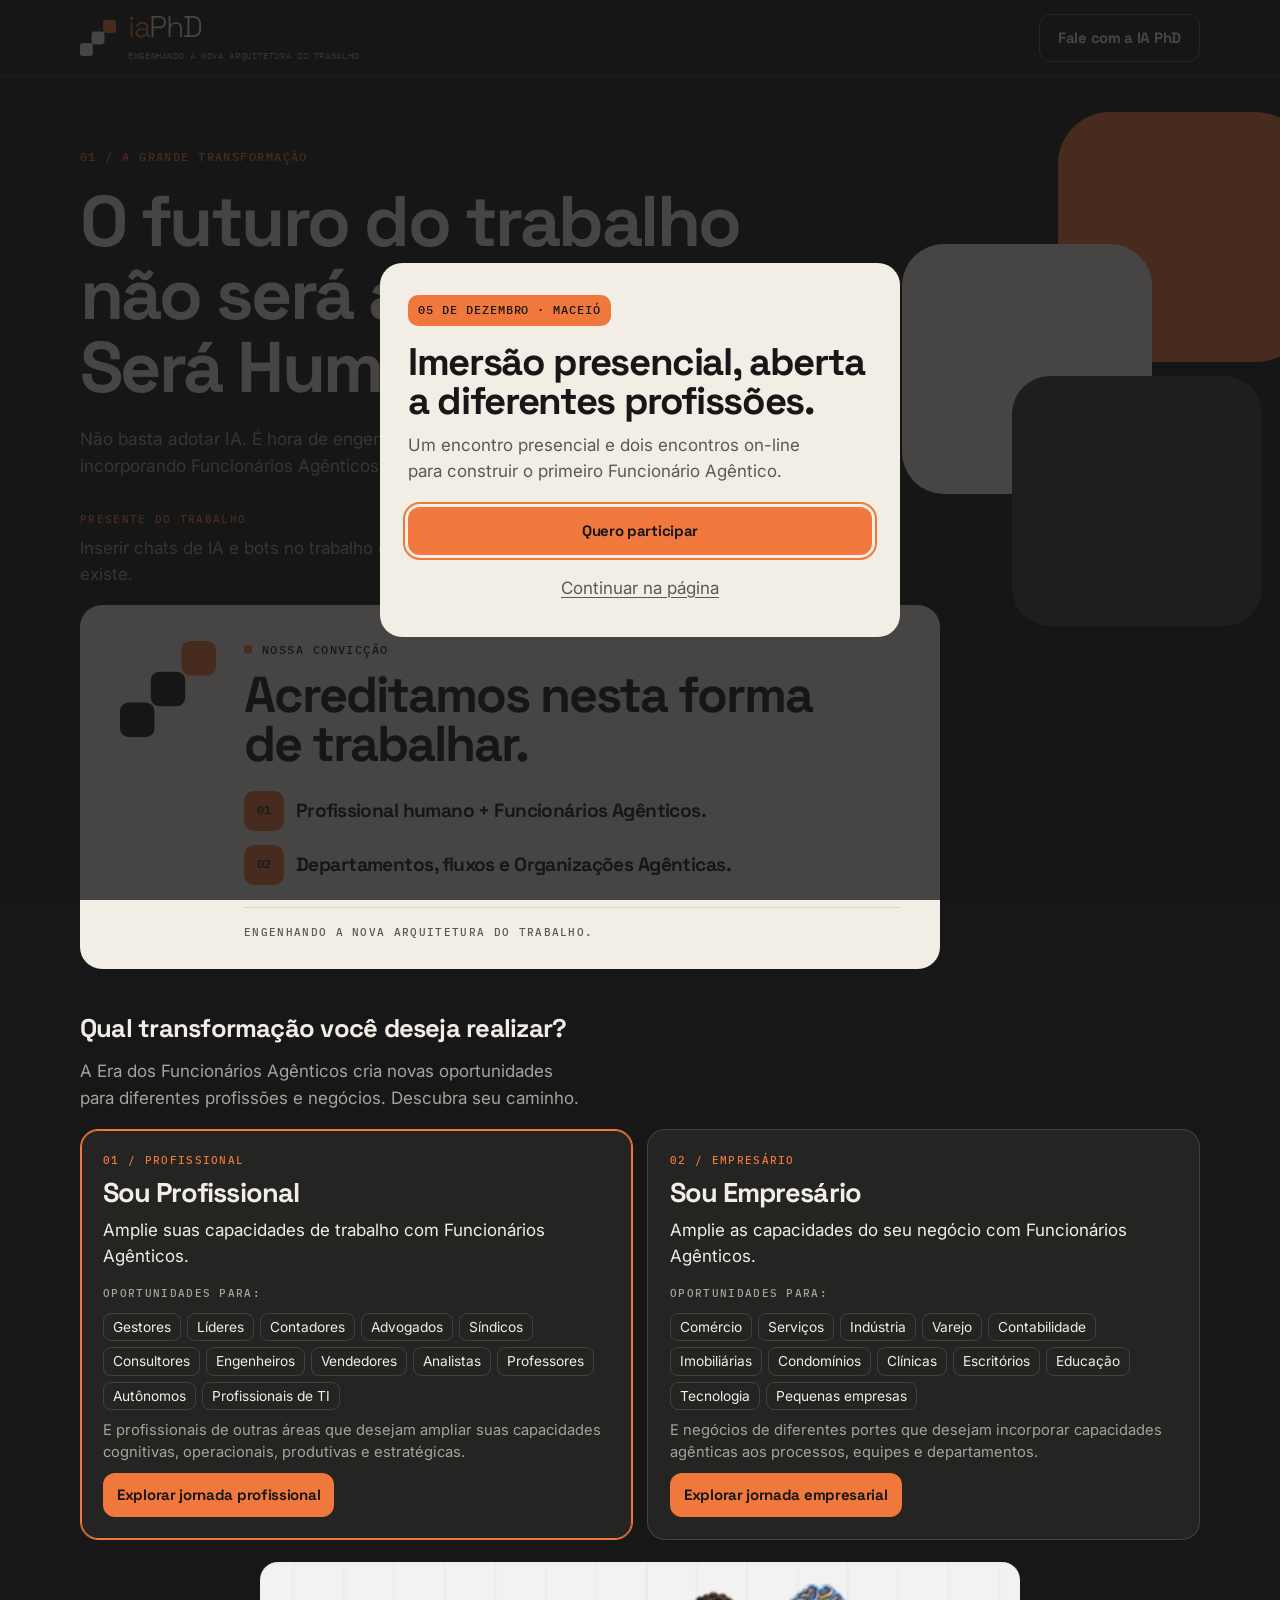
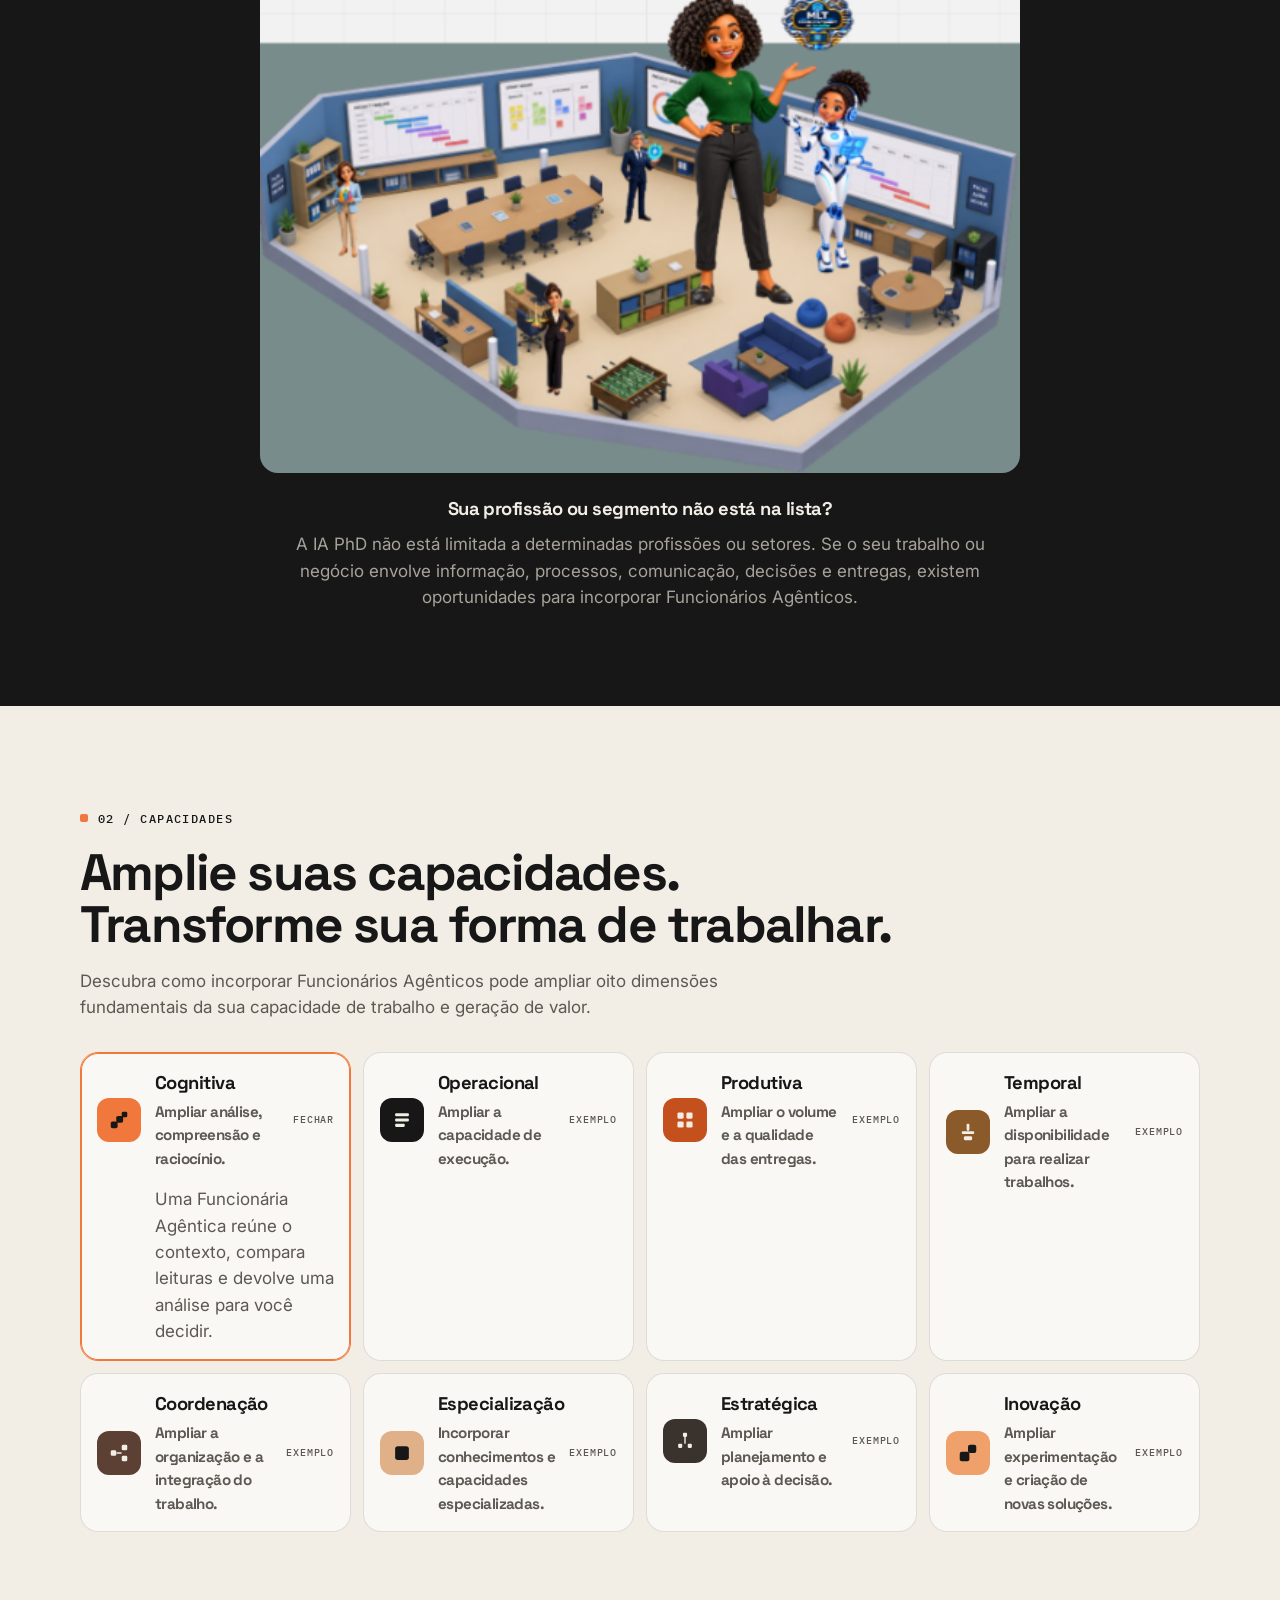
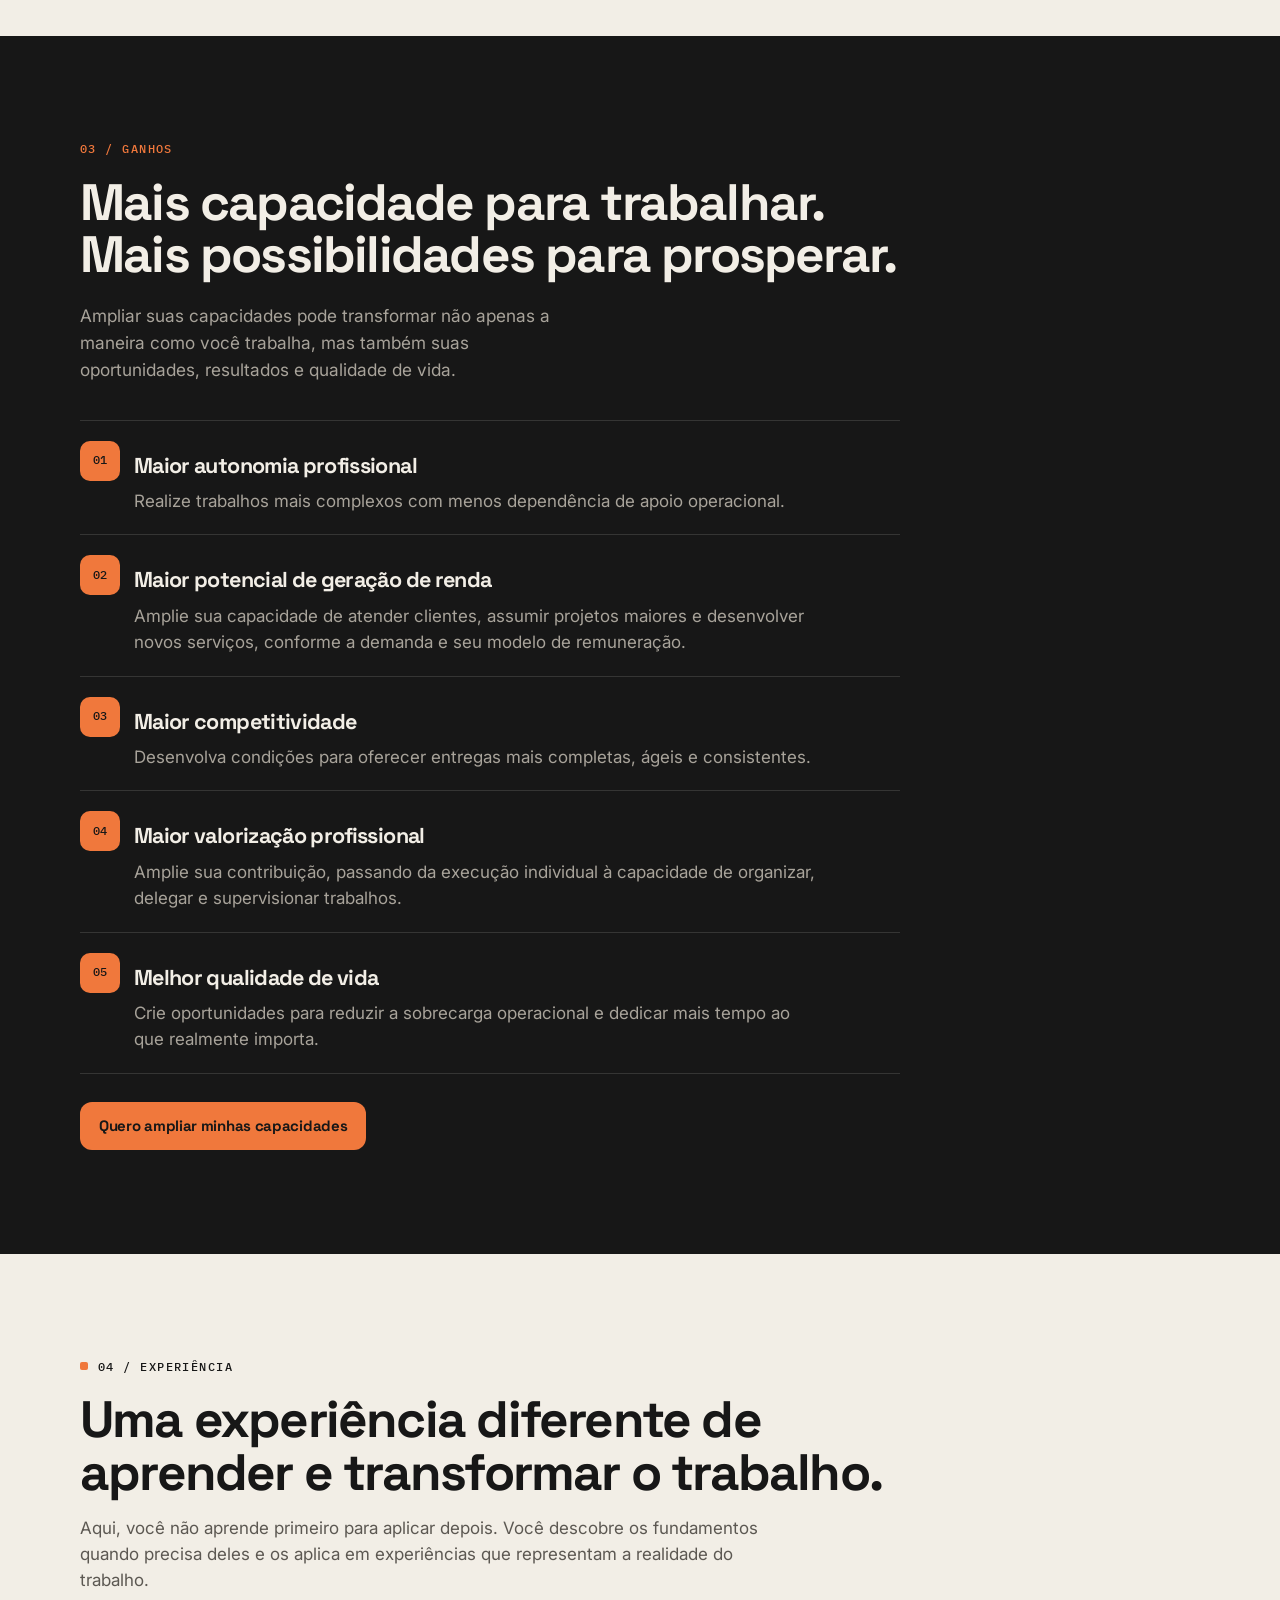
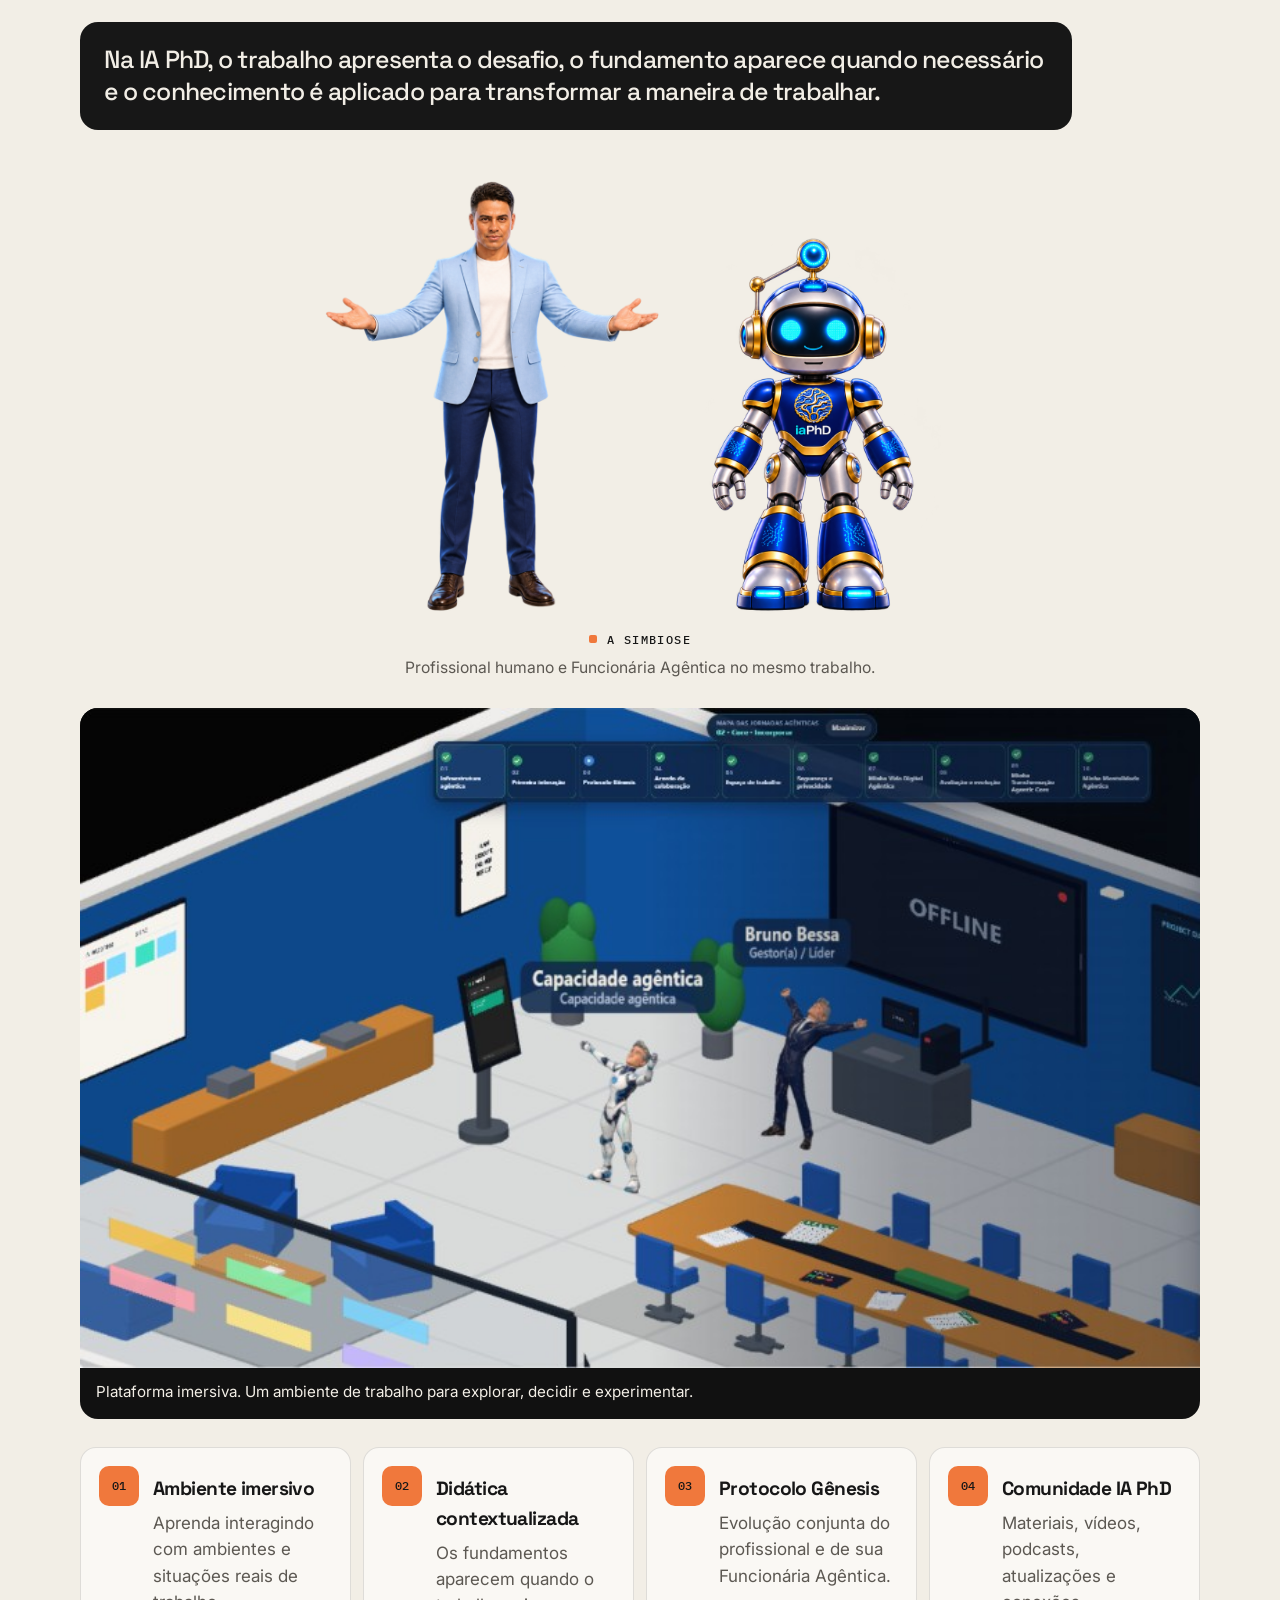
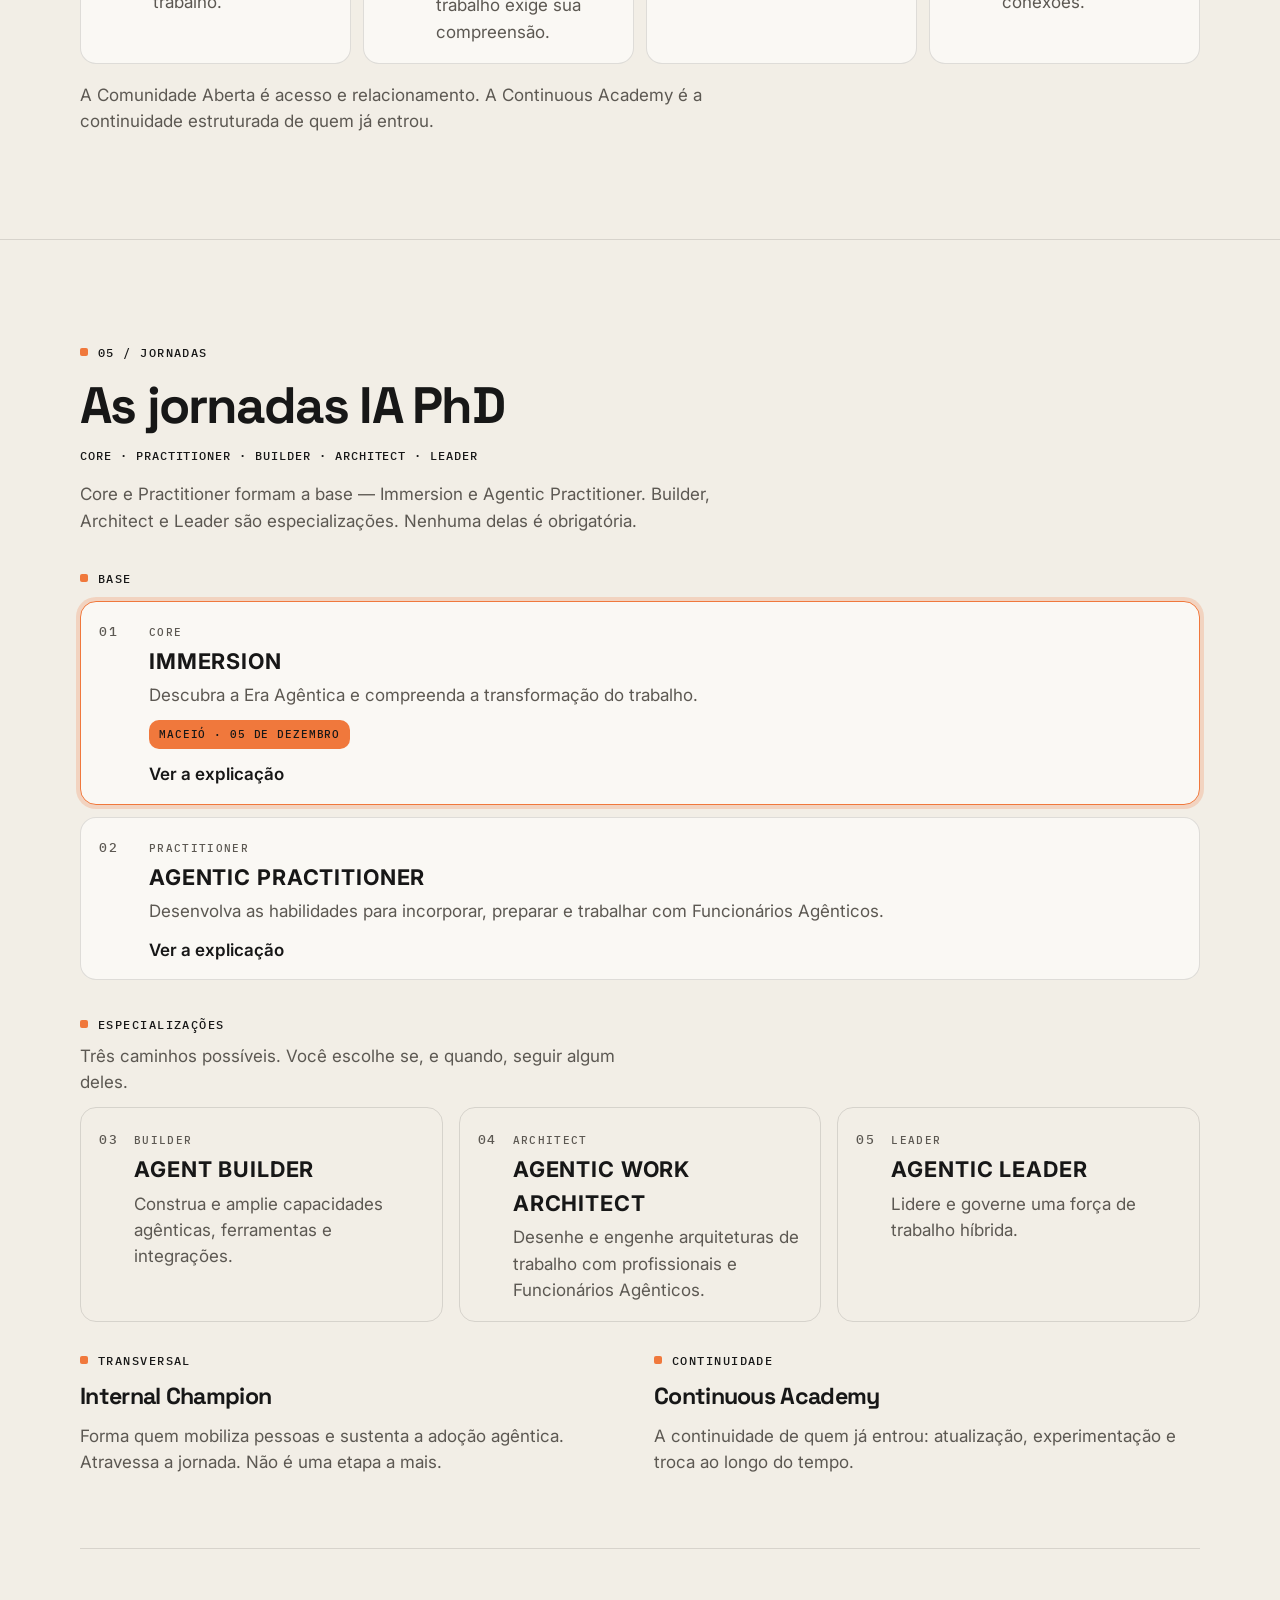
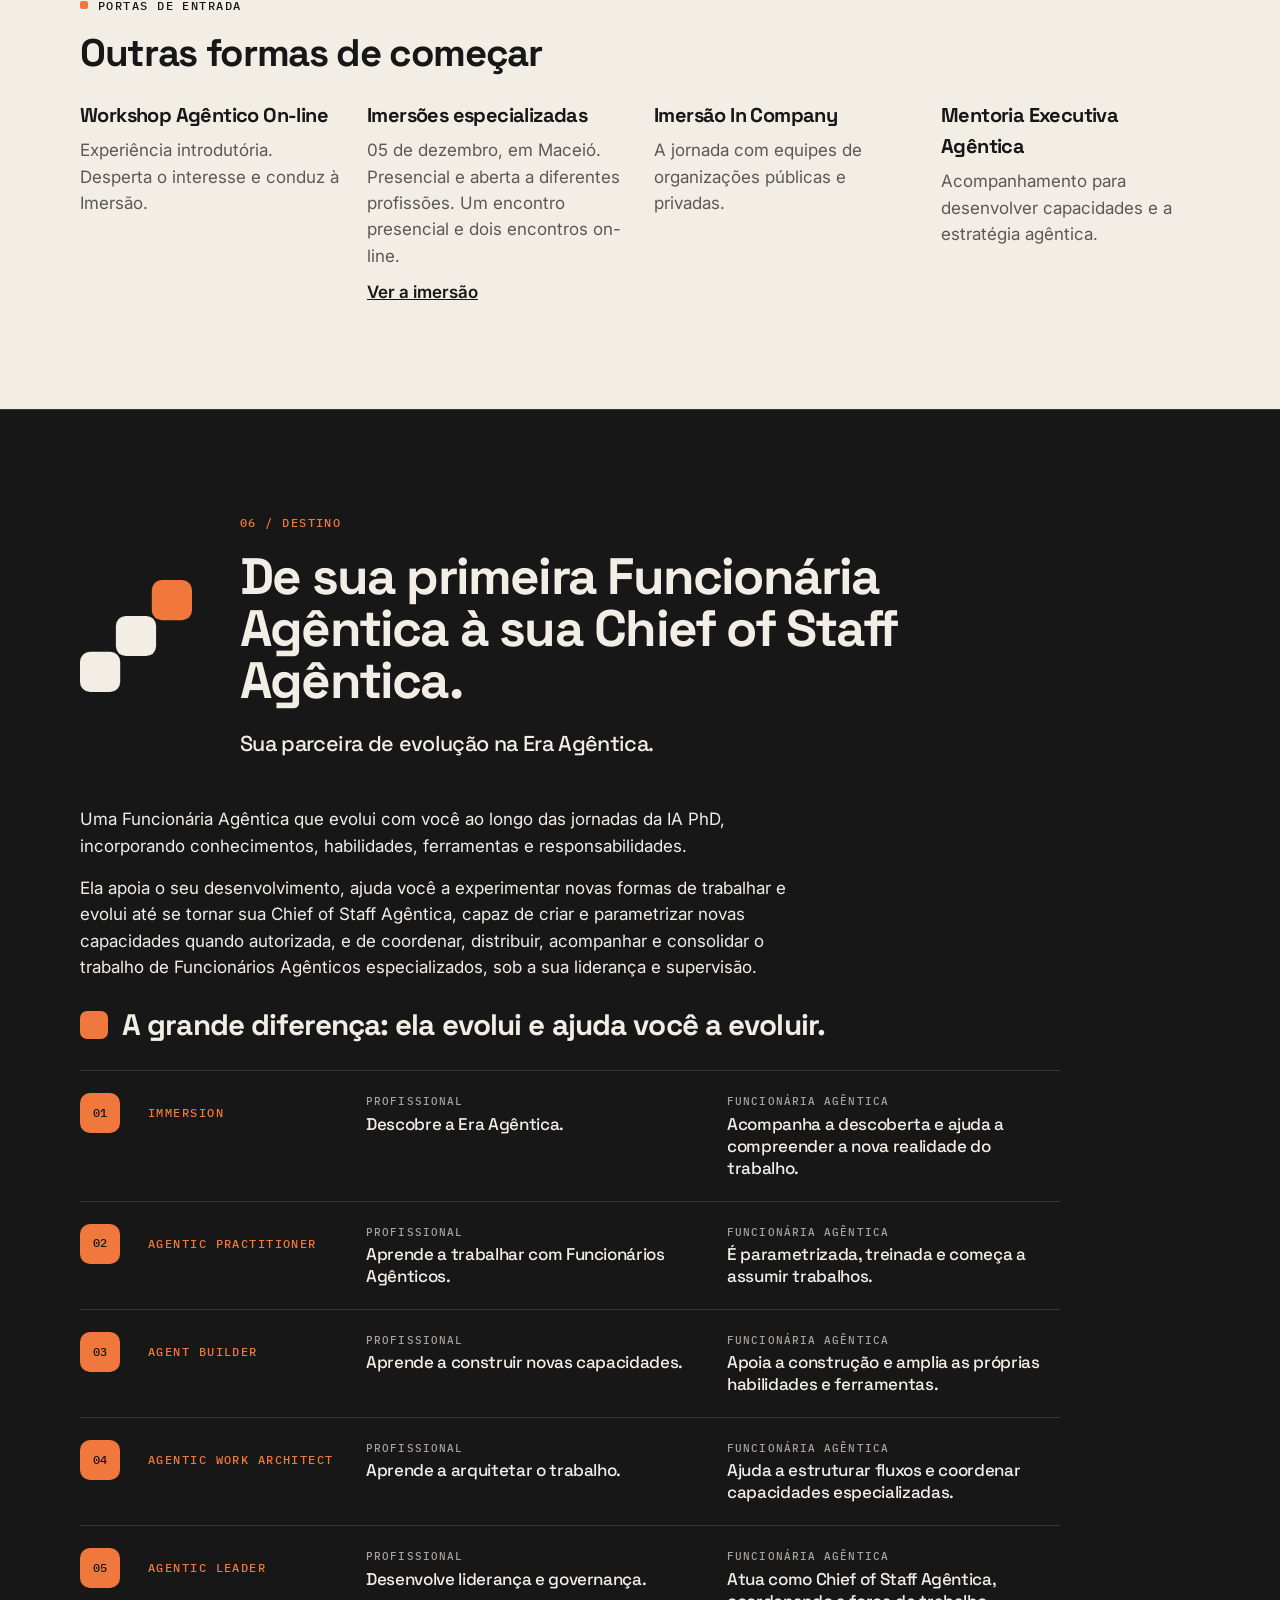
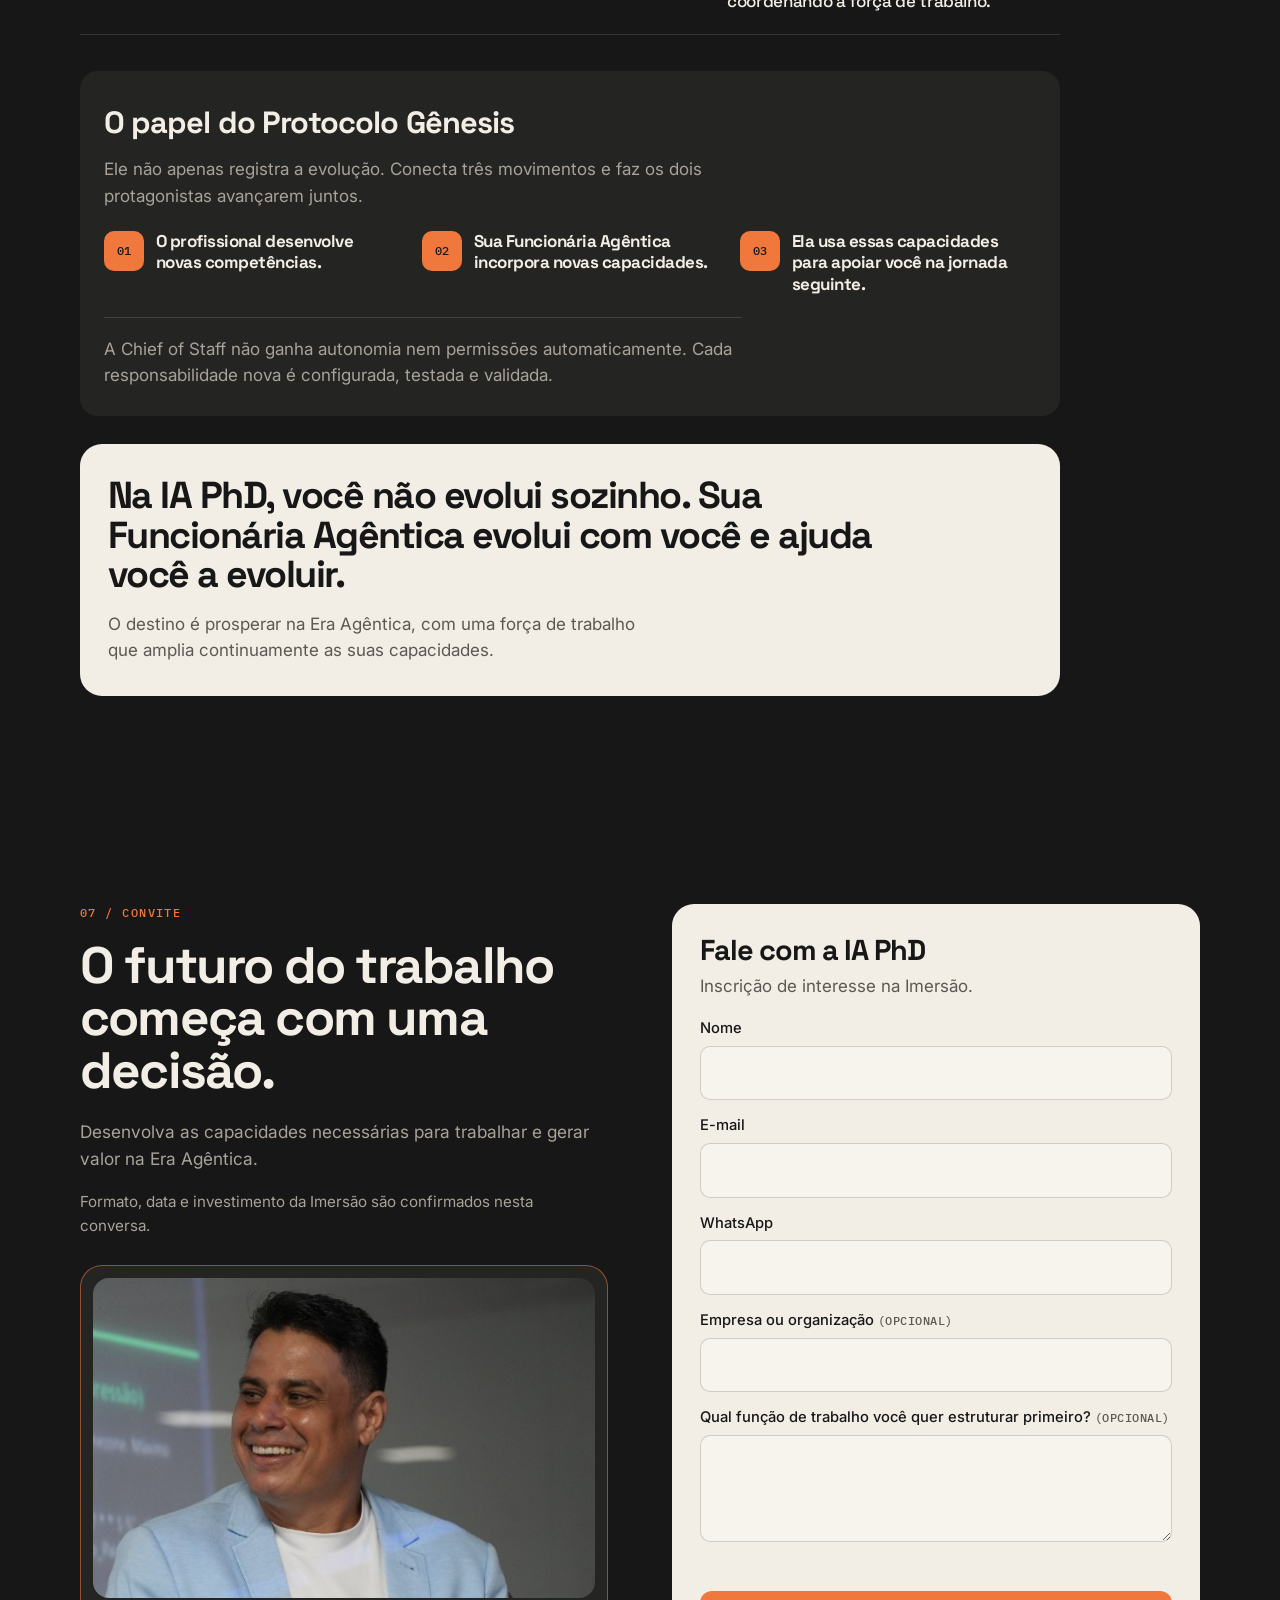
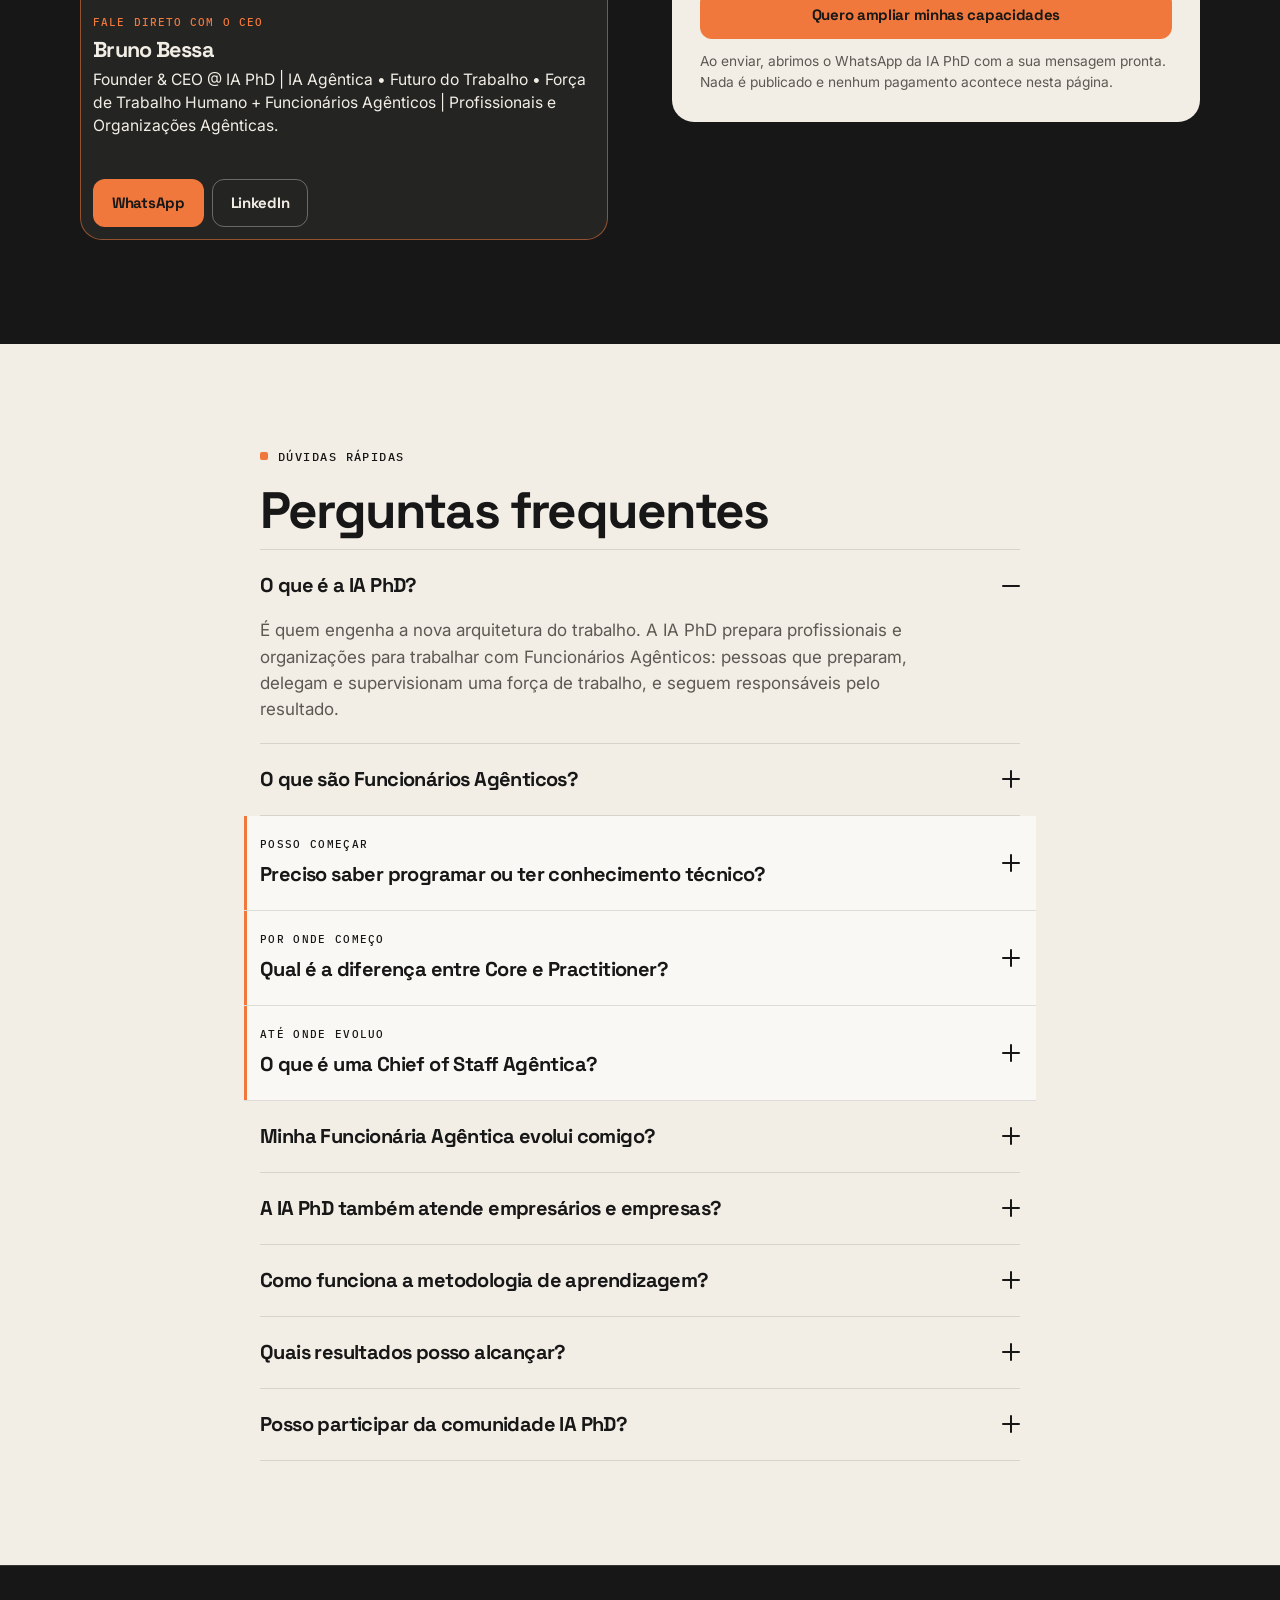
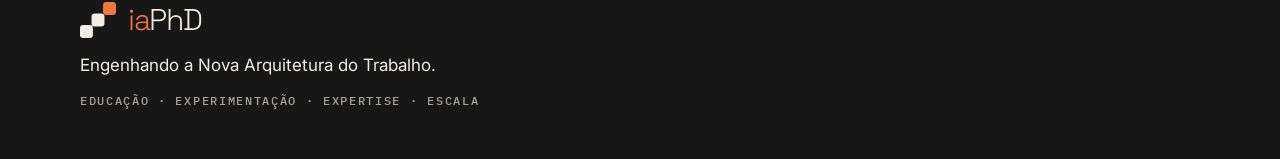
==== commit dde08abd: "Abre a Imersão presencial de Maceió em 5 de dezembro. Co-authored-by: Cursor <cursoragent@cursor.com" ====
--- a/index.html
+++ b/index.html
@@ -34,13 +34,13 @@
   <a class="skip" href="#conteudo">Ir para o conteúdo</a>
 
   <div class="imersao-bar" id="imersao-bar" hidden>
-    <a href="imersao/">05 de dezembro · Ver a imersão</a>
+    <a href="imersao/">05 de dezembro · Maceió · Ver a imersão</a>
   </div>
 
   <dialog class="imersao-alert" id="imersao-alert" aria-labelledby="imersao-alert-title">
-    <p class="imersao-date">05 de dezembro</p>
-    <h2 id="imersao-alert-title">Há uma imersão especializada nesta data.</h2>
-    <p>Um dia para uma profissão ou um setor começar a incorporar Funcionários Agênticos.</p>
+    <p class="imersao-date">05 de dezembro · Maceió</p>
+    <h2 id="imersao-alert-title">Imersão presencial, aberta a diferentes profissões.</h2>
+    <p>Um encontro presencial e dois encontros on-line para construir o primeiro Funcionário Agêntico.</p>
     <a class="btn btn-solid" href="imersao/">Quero participar</a>
     <button class="imersao-dismiss" id="imersao-seguir" type="button">Continuar na página</button>
   </dialog>
@@ -380,7 +380,7 @@
                       <p class="journey-code">Core</p>
                       <h3>Immersion</h3>
                       <p>Descubra a Era Agêntica e compreenda a transformação do trabalho.</p>
-                      <span class="open-flag">Imersão aberta · 05 de dezembro</span>
+                      <span class="open-flag">Maceió · 05 de dezembro</span>
                       <span class="map-more">Ver a explicação</span>
                     </span>
                   </a>
@@ -507,7 +507,7 @@
             </li>
             <li>
               <h3>Imersões especializadas</h3>
-              <p>05 de dezembro. Para profissões e setores, como síndicos e contadores.</p>
+              <p>05 de dezembro, em Maceió. Presencial e aberta a diferentes profissões. Um encontro presencial e dois encontros on-line.</p>
               <a class="text-link door-link" href="imersao/">Ver a imersão</a>
             </li>
             <li>
--- a/styles.css
+++ b/styles.css
@@ -574,7 +574,8 @@
 
 .choice-note {
   max-width: 68ch;
-  margin-top: 22px;
+  margin: 22px auto 0;
+  text-align: center;
 }
 
 .choice-note-title {
@@ -614,6 +615,7 @@
 .mod-hot { background: var(--laranja); }
 
 .band .btn { margin-top: 28px; }
+.hero .btn { margin-top: 28px; }
 
 .lead-narrow { max-width: 46ch; }
 
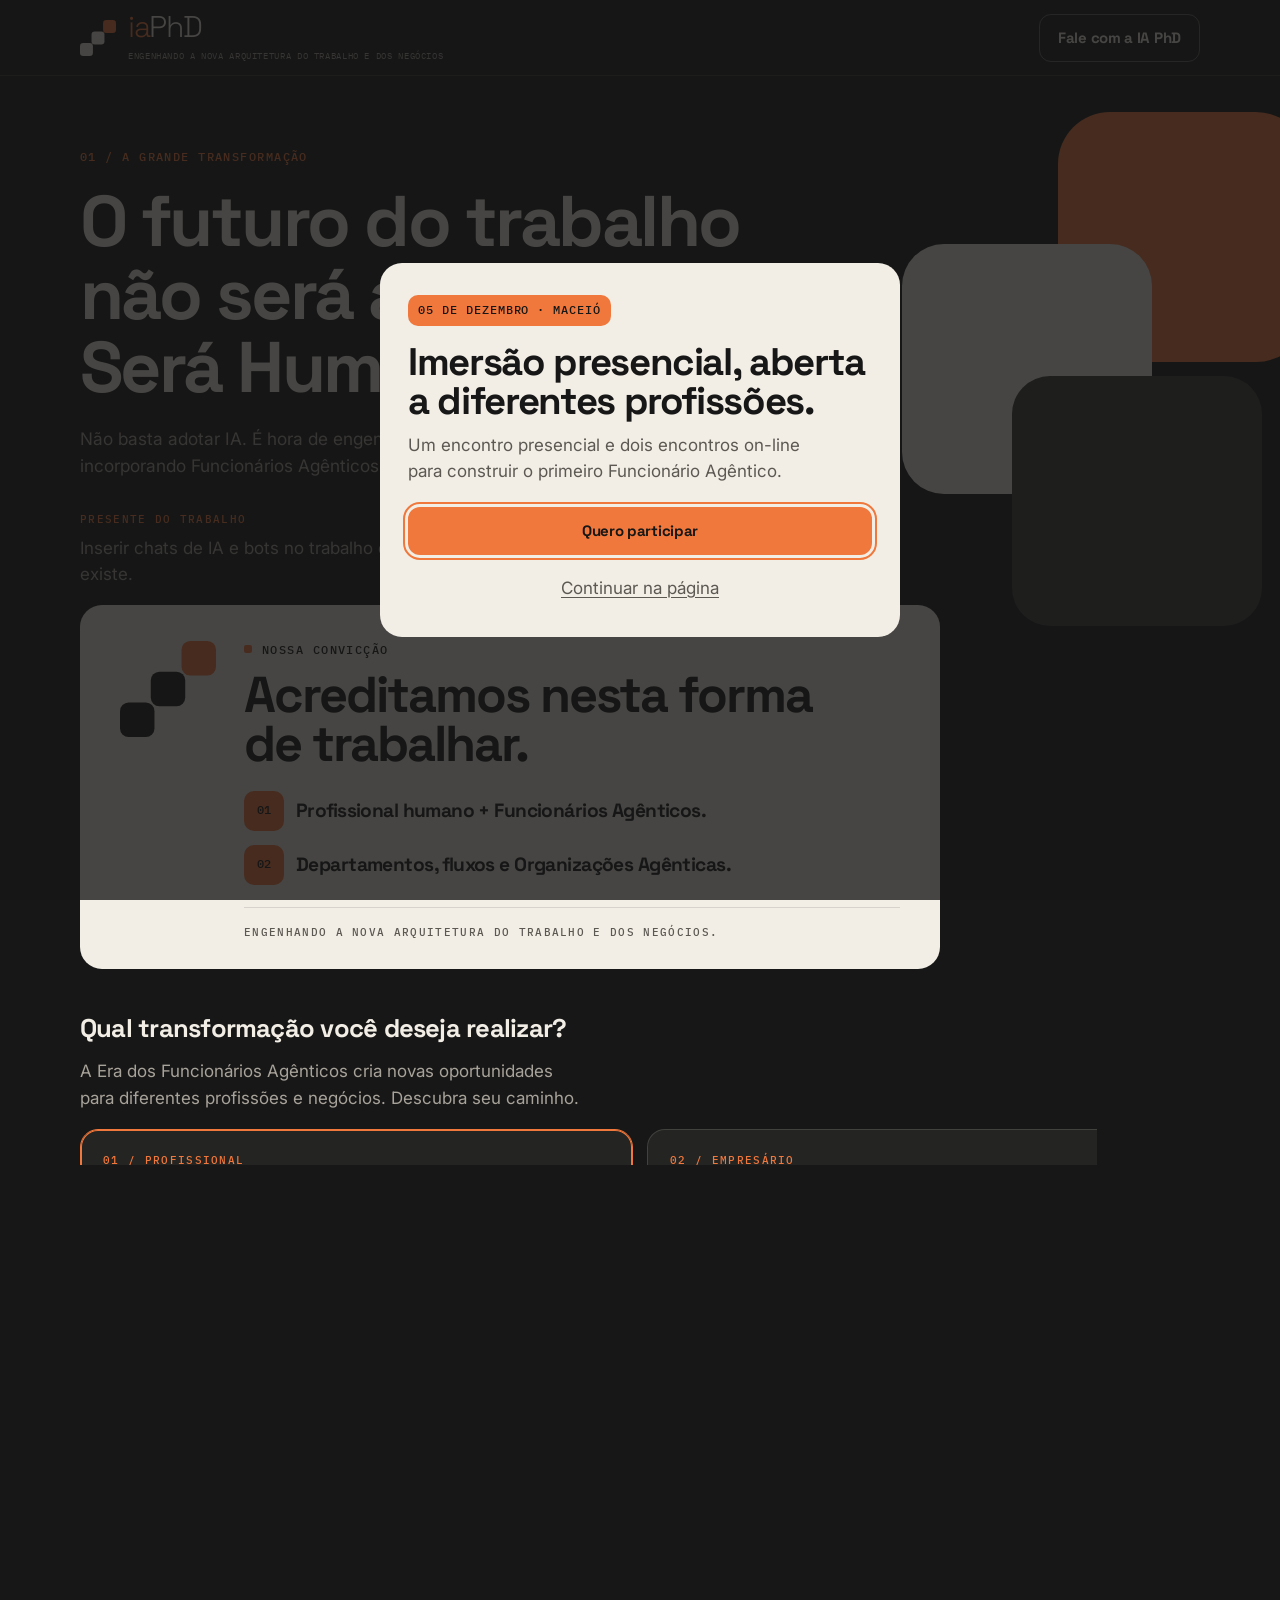
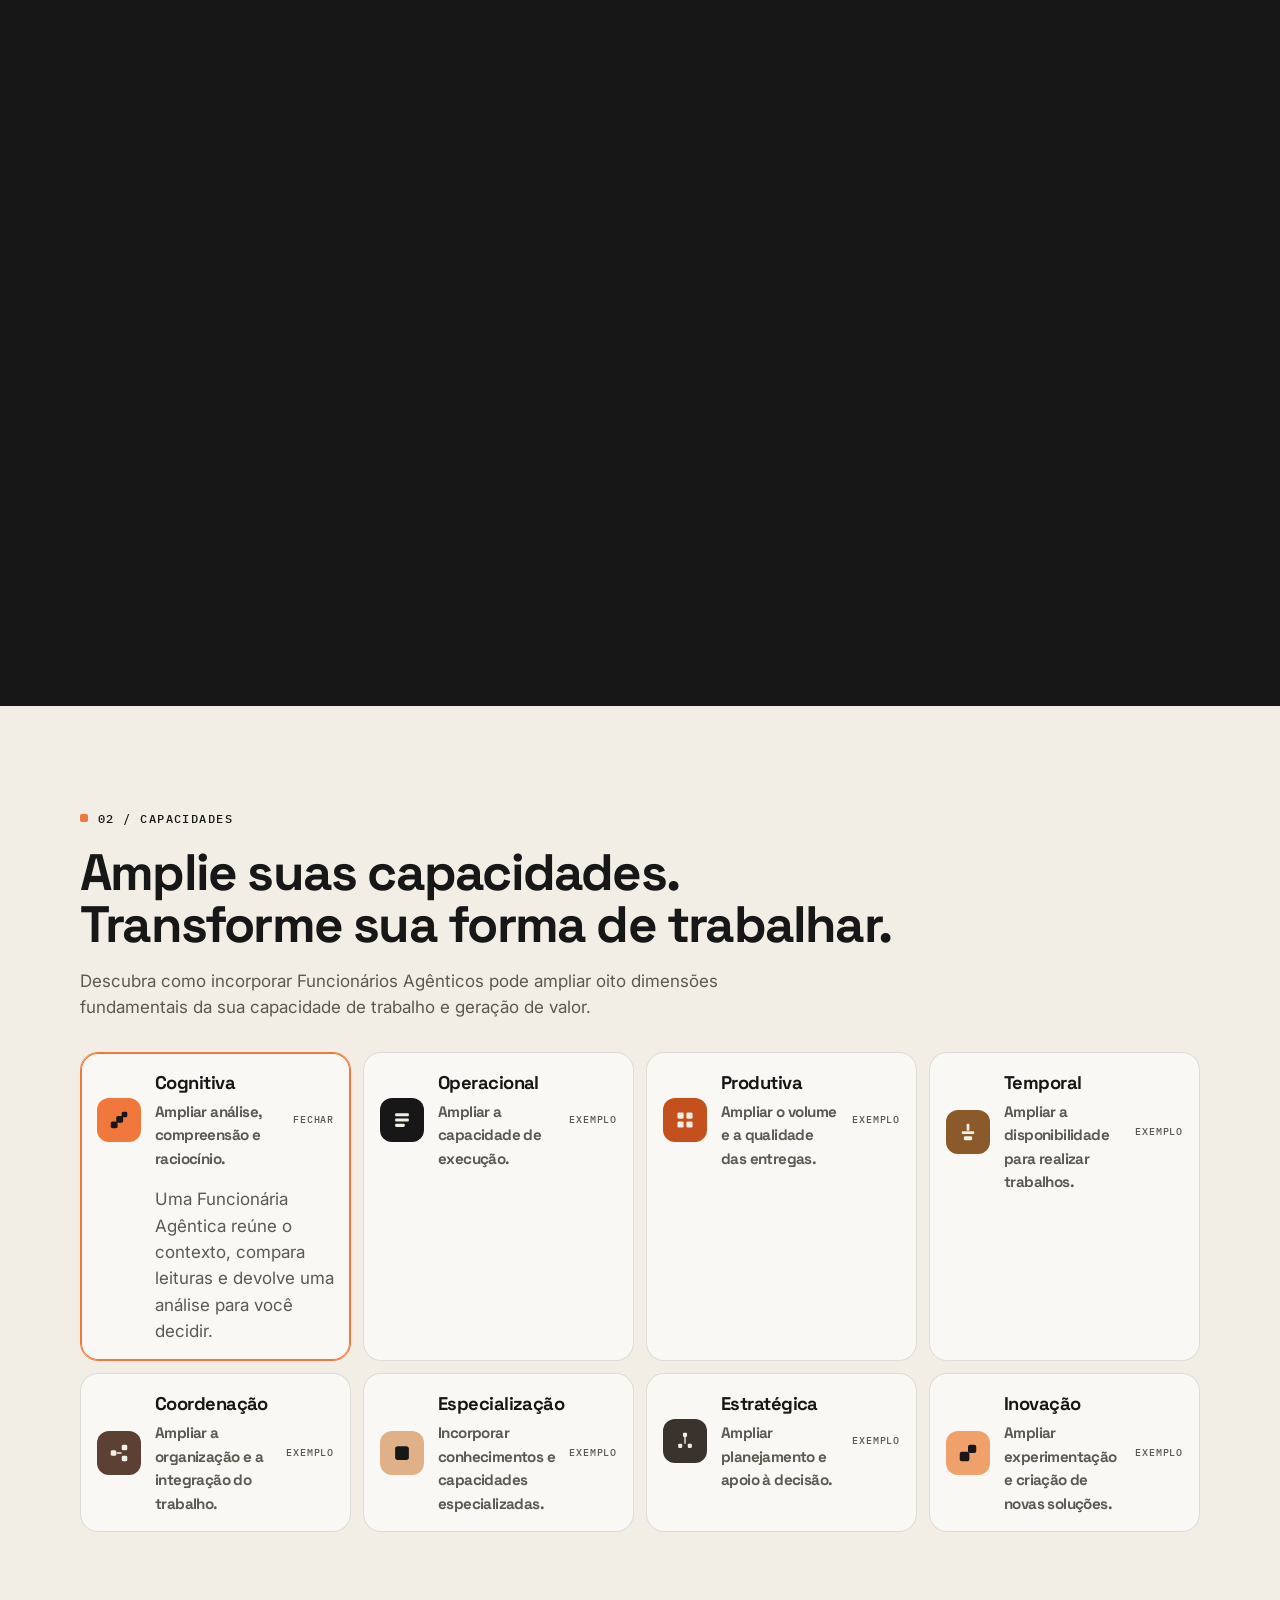
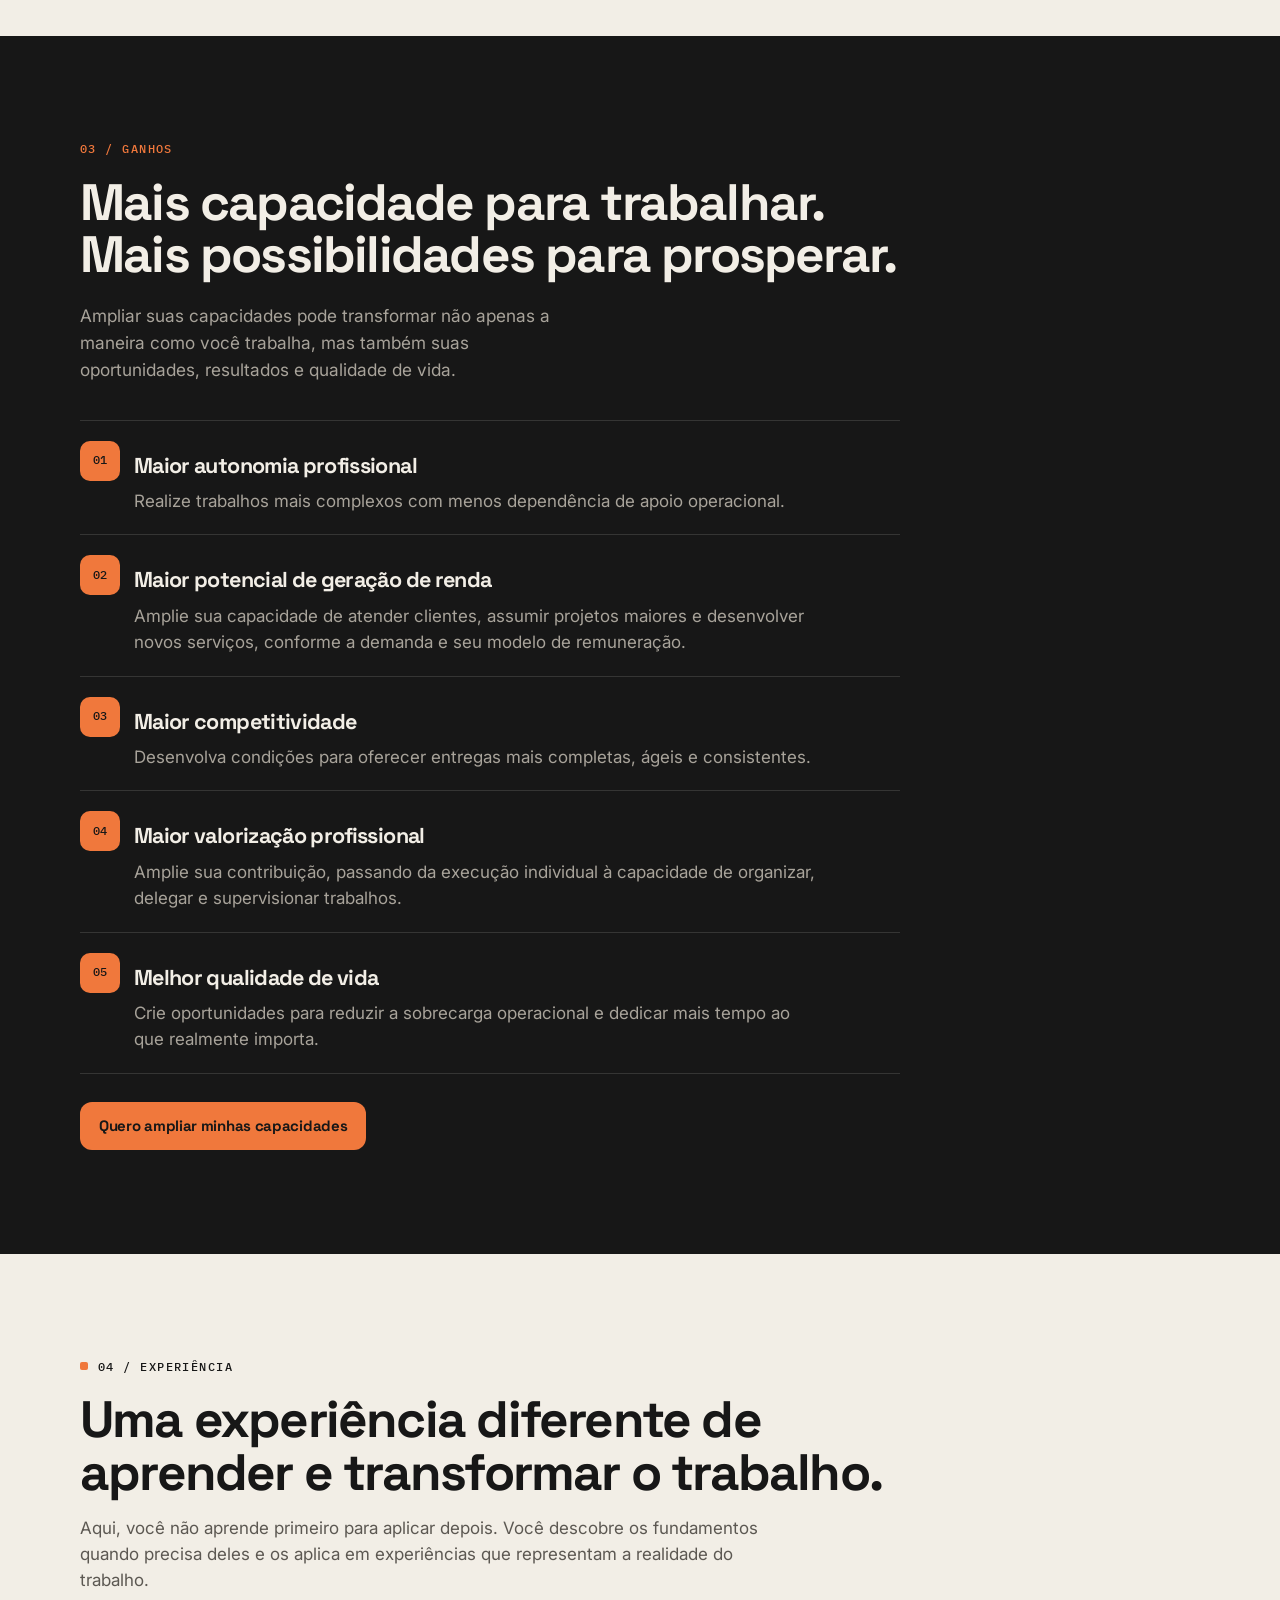
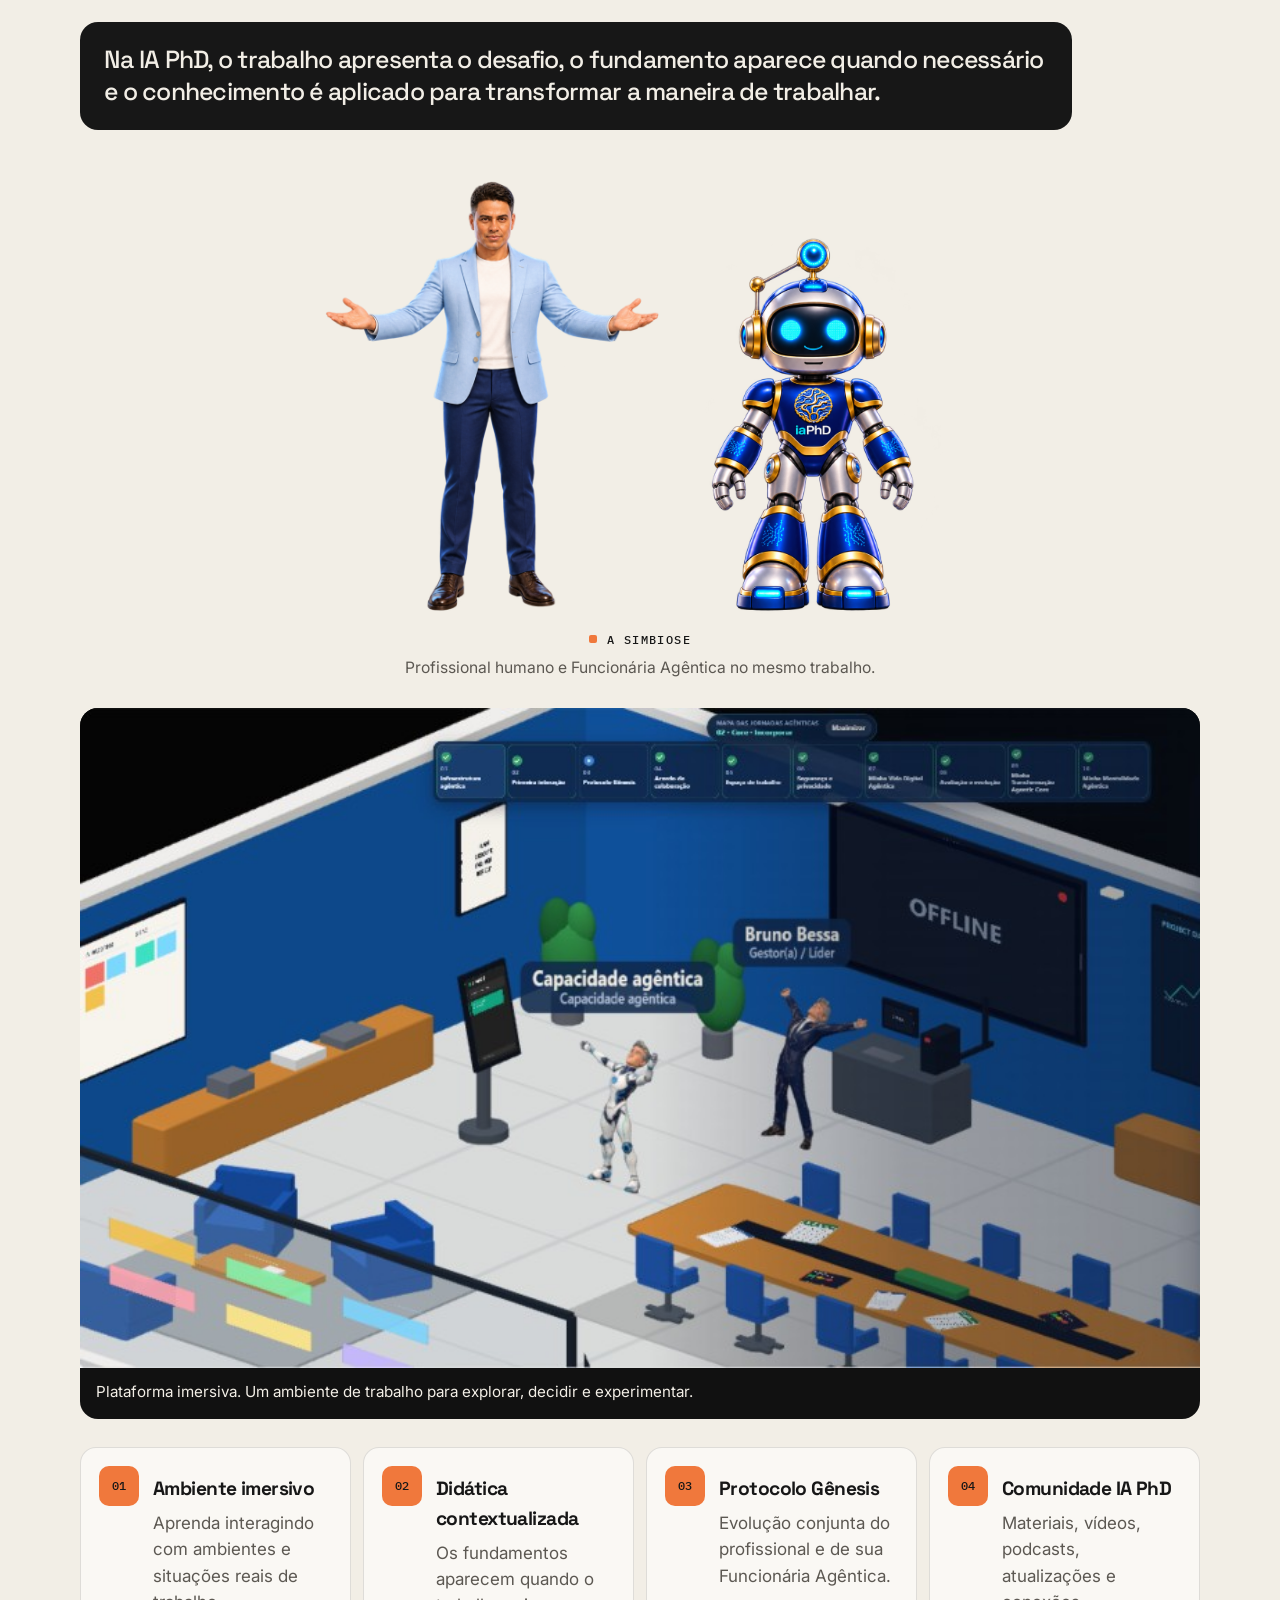
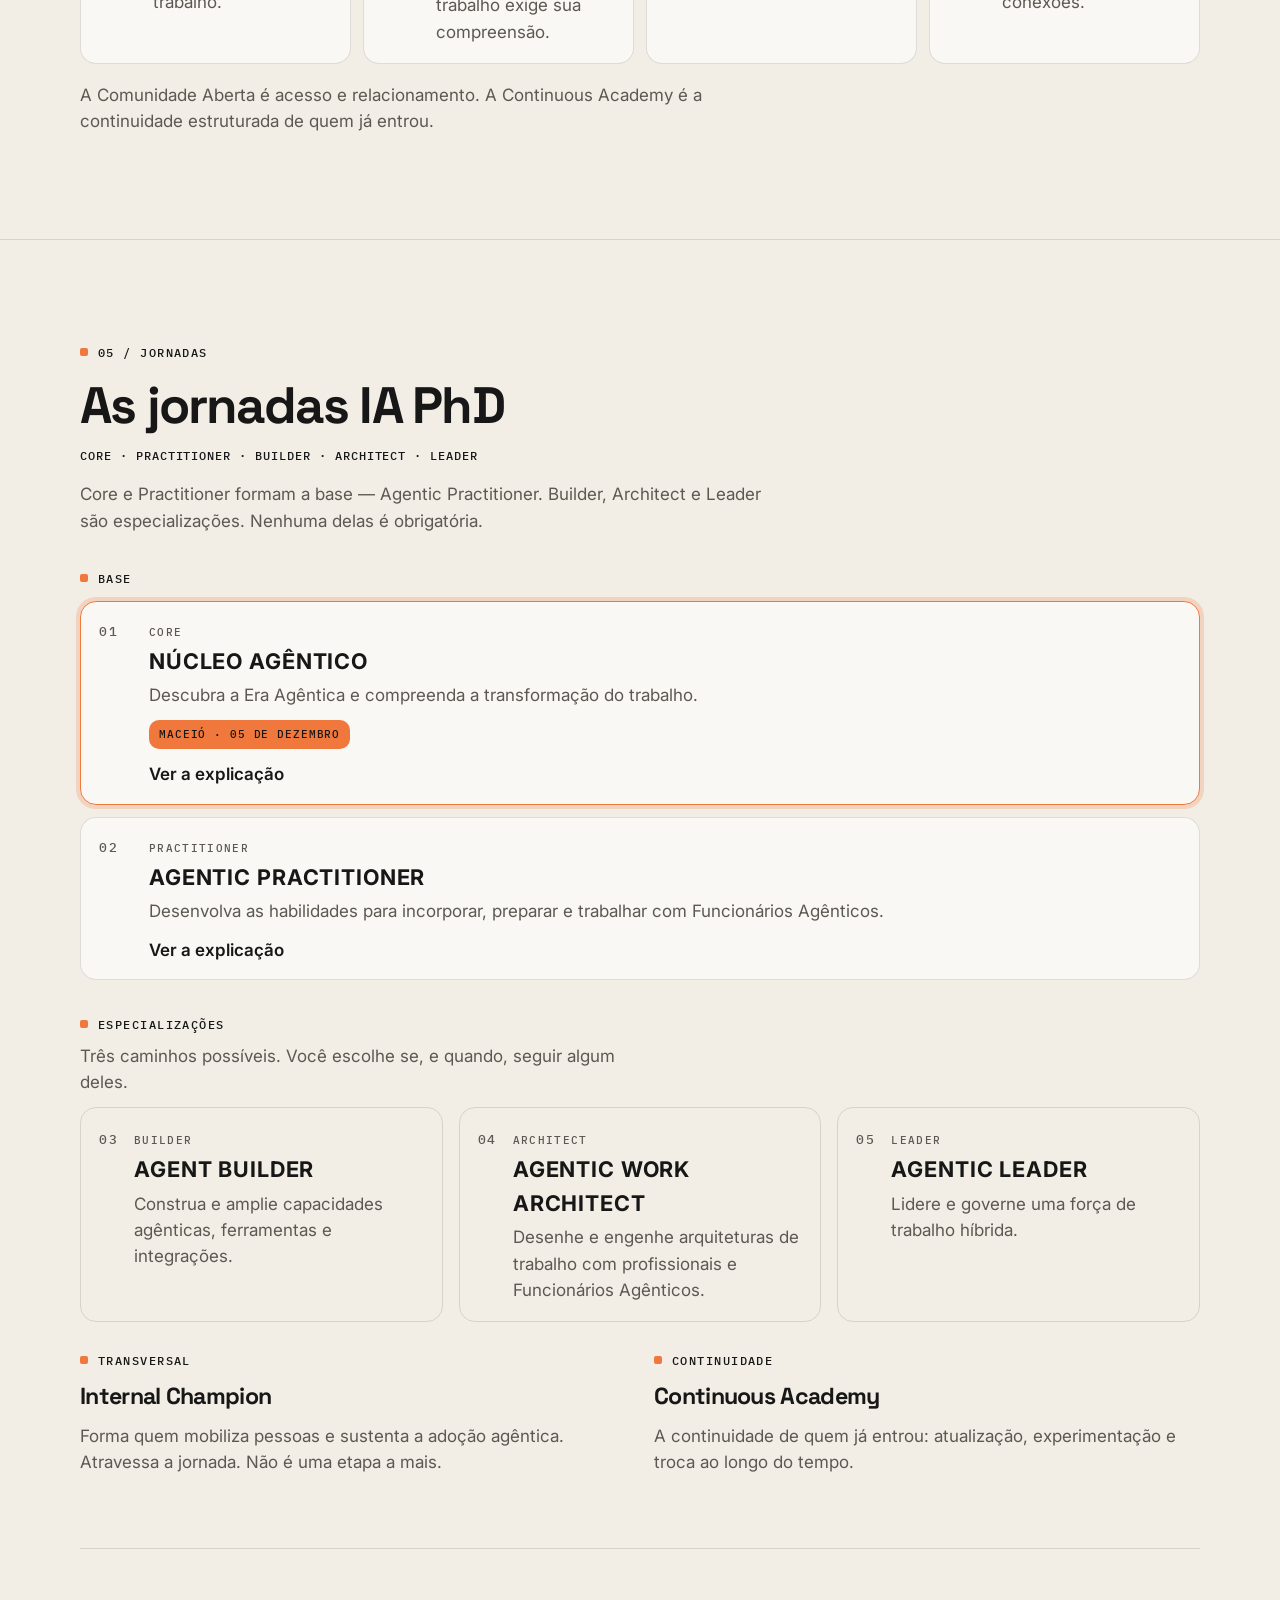
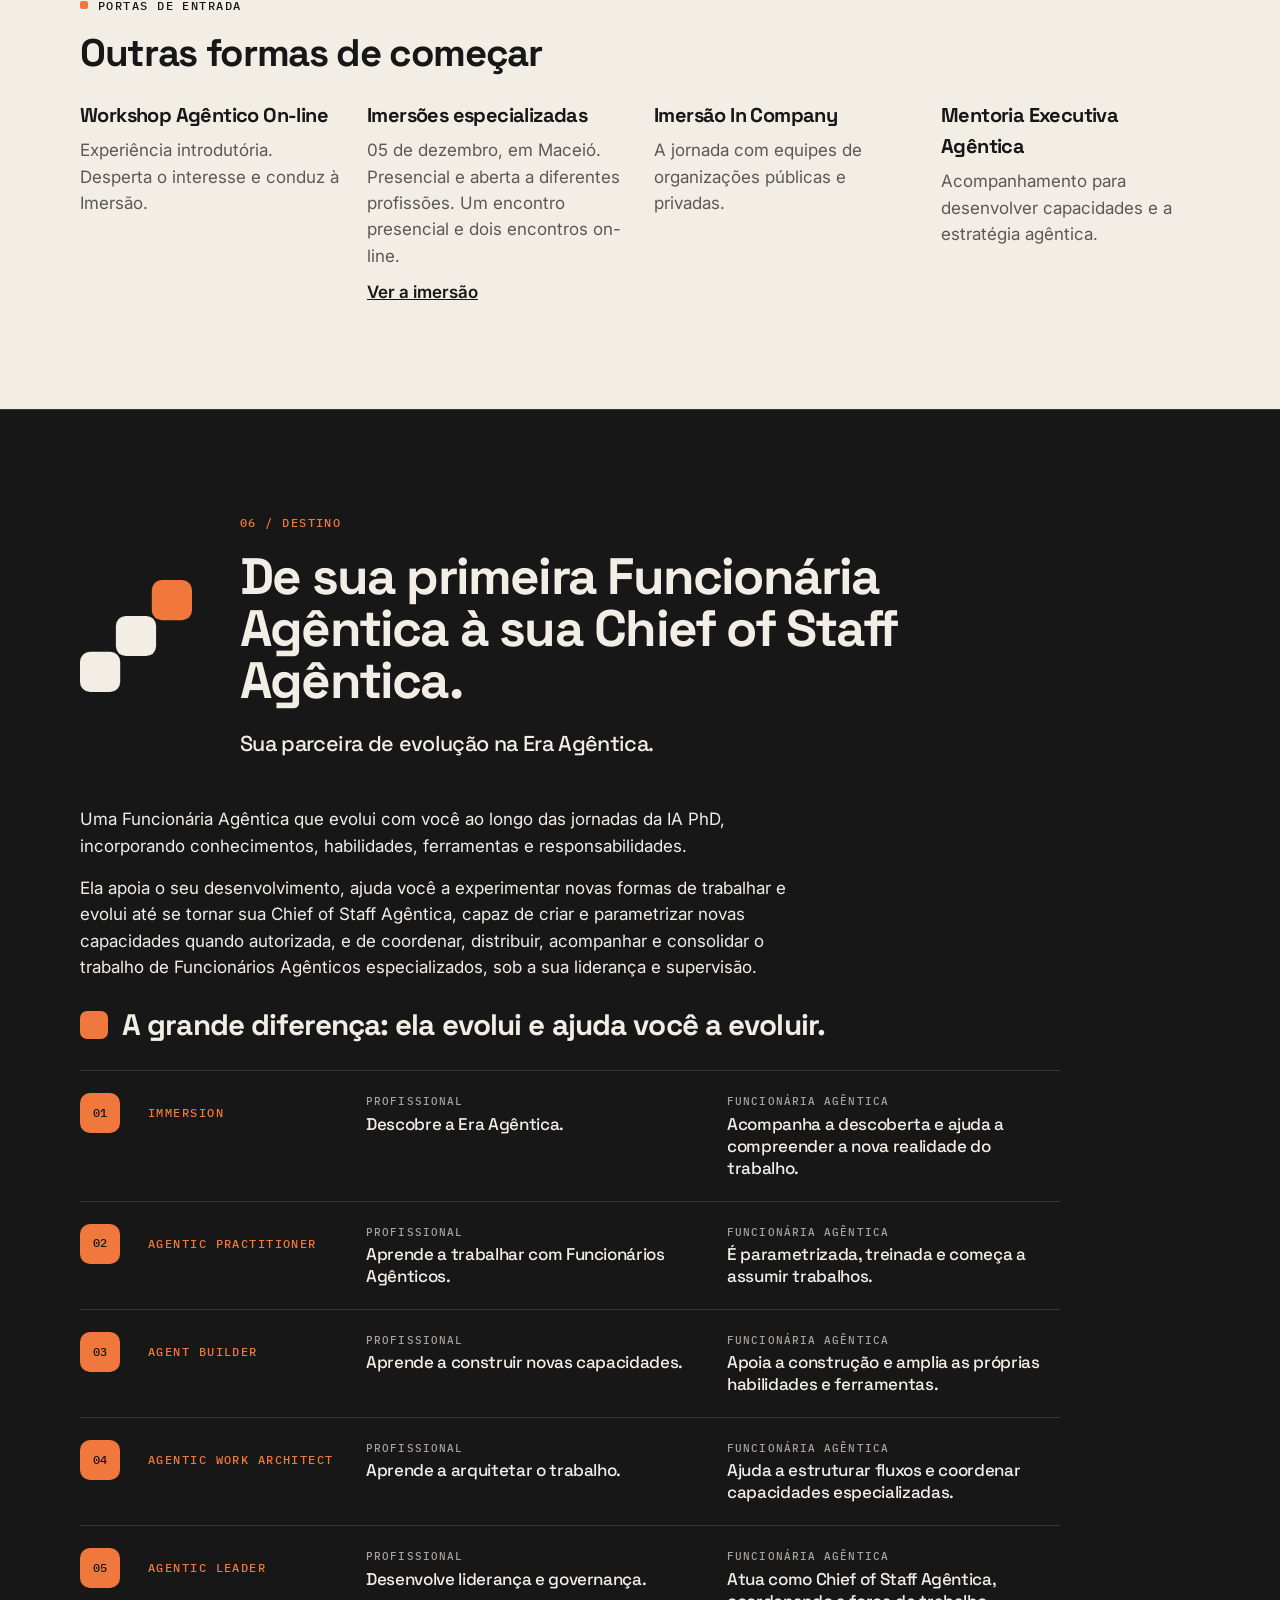
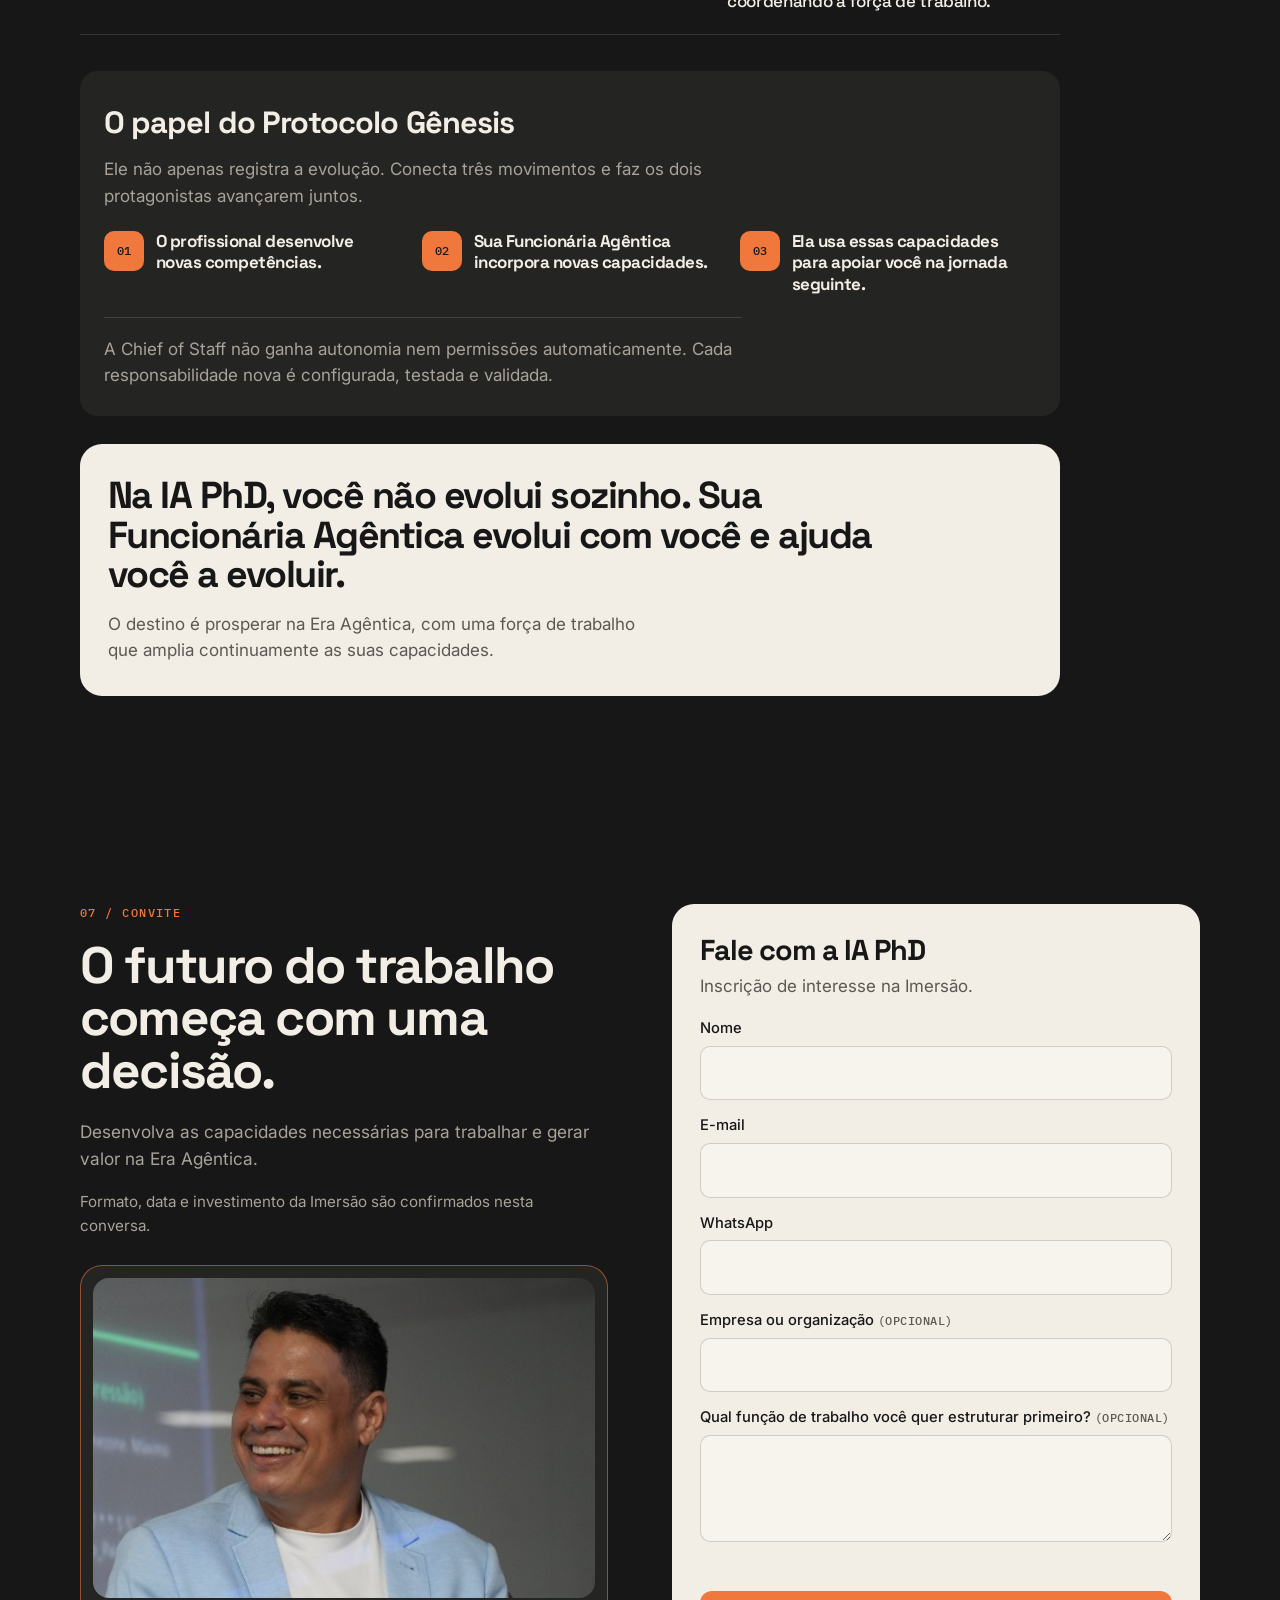
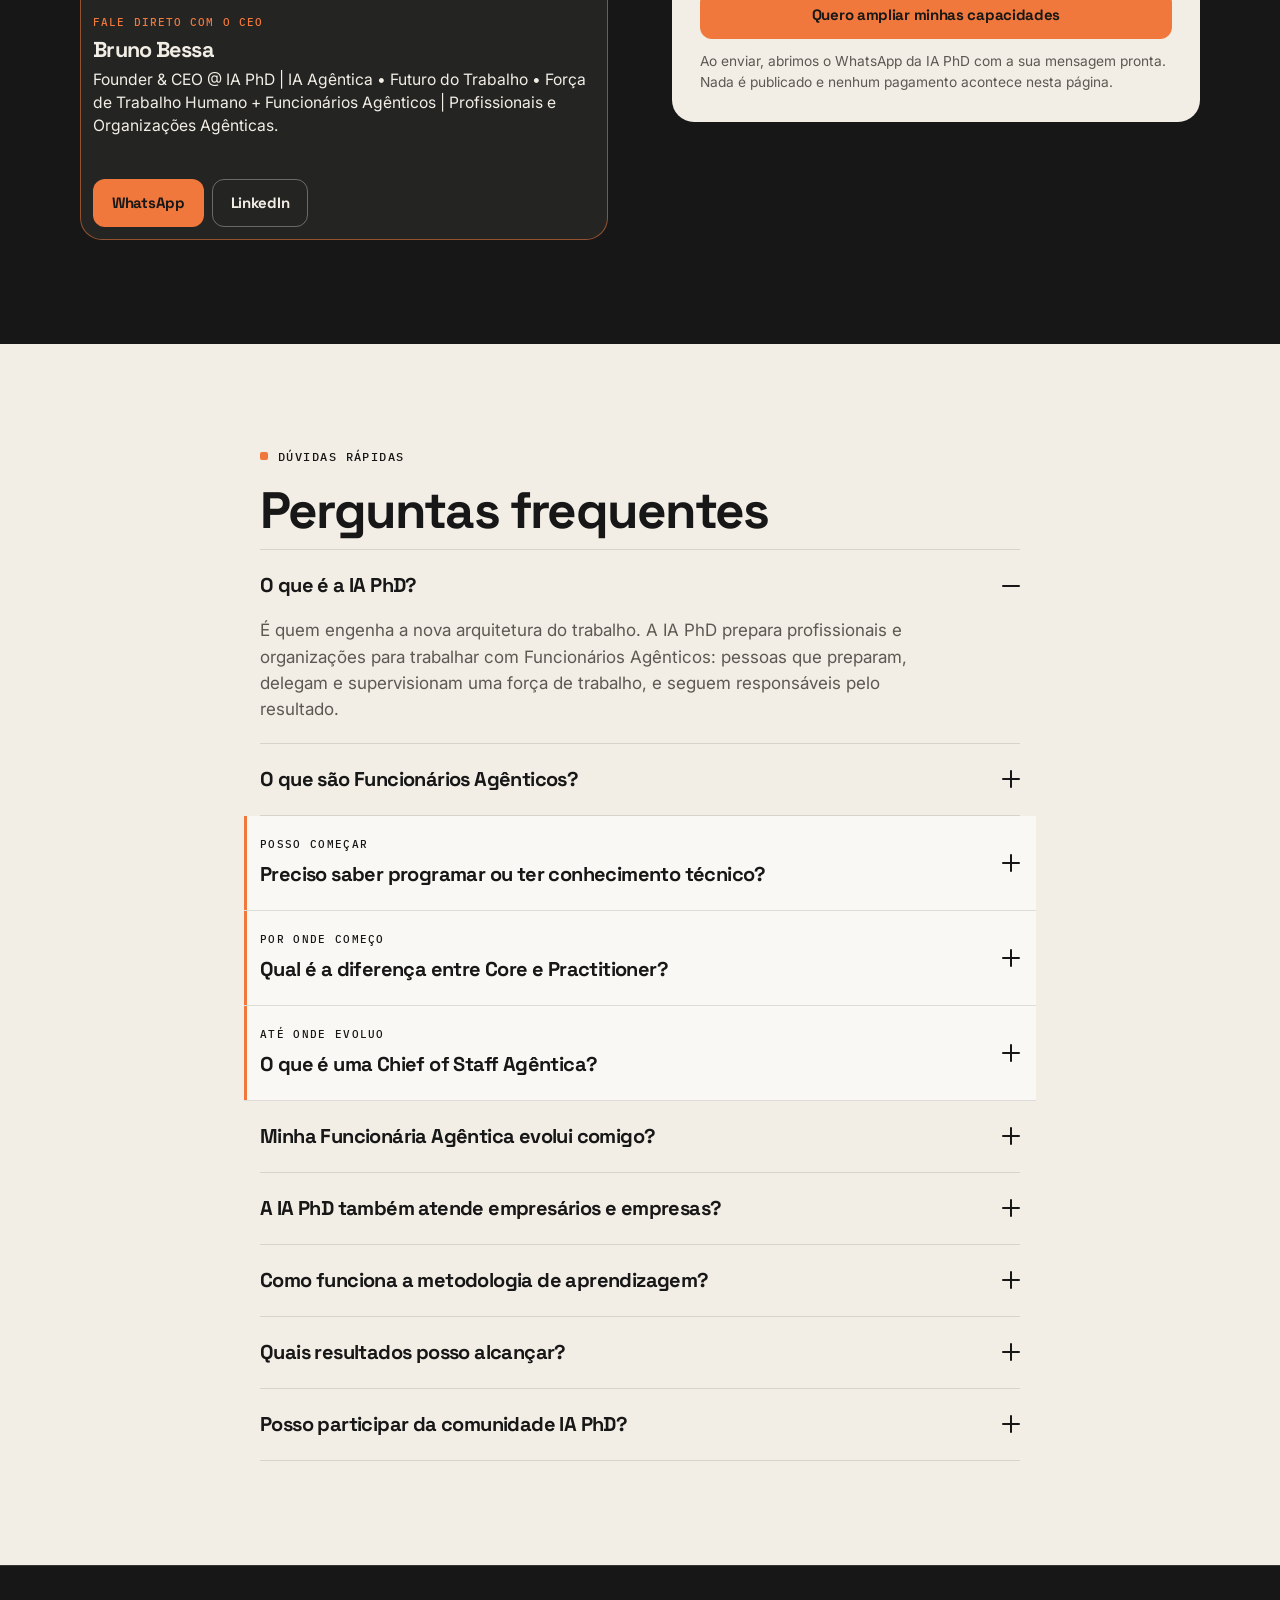
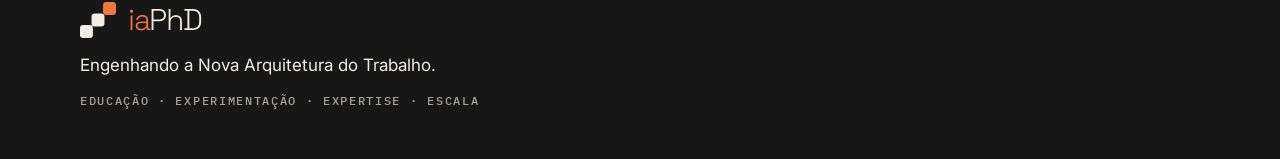
==== commit 10078641: "Liga iaphd.com.br ao site e atualiza a assinatura e o nome da base. Co-authored-by: Cursor <cursorag" ====
--- a/index.html
+++ b/index.html
@@ -3,7 +3,7 @@
 <head>
   <meta charset="UTF-8">
   <meta name="viewport" content="width=device-width, initial-scale=1">
-  <title>IA PhD — O futuro do trabalho é Humano + Agêntico</title>
+  <title>IA PhD — O futuro Próximo do trabalho e dos Negócios é Profissional Humano + Funcionários Agênticos</title>
   <meta name="description" content="Duas jornadas de transformação para a Era dos Funcionários Agênticos. Profissionais evoluem até uma Chief of Staff Agêntica. Empresários evoluem para uma Organização Agêntica.">
   <meta name="theme-color" content="#171717">
   <link rel="icon" href="favicon.svg" type="image/svg+xml">
@@ -55,7 +55,7 @@
         </svg>
         <span class="brand-text">
           <span class="wordmark"><span class="ia">ia</span><span class="phd">PhD</span></span>
-          <span class="brand-sig">Engenhando a Nova Arquitetura do Trabalho</span>
+          <span class="brand-sig">Engenhando a Nova Arquitetura do Trabalho e dos Negócios</span>
         </span>
       </a>
       <a class="btn btn-ghost header-cta" href="#conversa">
@@ -115,7 +115,7 @@
                   <p>Departamentos, fluxos e Organizações Agênticas.</p>
                 </li>
               </ol>
-              <p class="belief-sign">Engenhando a Nova Arquitetura do Trabalho.</p>
+              <p class="belief-sign">Engenhando a Nova Arquitetura do Trabalho e dos Negócios.</p>
             </div>
           </article>
         </div>
@@ -173,7 +173,7 @@
           <img src="midia/cena-profissional.png" alt="Profissional e Funcionária Agêntica no escritório. Selo MLN, Modelo de Linguagem de Negócio." width="522" height="351">
         </figure>
         <figure class="biz choice-scene" id="cena-negocio">
-          <img src="midia/cena-negocio.png" alt="Escritório com profissionais e Funcionários Agênticos. Selo MLN, Modelo de Linguagem de Negócio." width="625" height="526">
+          <img src="midia/cena-negocio.png" alt="Escritório com profissionais e Funcionários Agênticos. Selo MLN, Modelo de Linguagem de Negócio." width="1024" height="728">
         </figure>
         <div class="choice-note">
           <p class="choice-note-title">Sua profissão ou segmento não está na lista?</p>
@@ -185,8 +185,8 @@
     <section class="band band-paper" id="dimensoes" aria-labelledby="titulo-dimensoes">
       <div class="container">
         <p class="index">02 / Capacidades</p>
-        <h2 id="titulo-dimensoes">Amplie suas capacidades. Transforme sua forma de trabalhar.</h2>
-        <p class="body body-intro">Descubra como incorporar Funcionários Agênticos pode ampliar oito dimensões fundamentais da sua capacidade de trabalho e geração de valor.</p>
+        <h2 id="titulo-dimensoes"><span class="pro">Amplie suas capacidades. Transforme sua forma de trabalhar.</span><span class="biz">Amplie as capacidades. Transforme o seu negócio.</span></h2>
+        <p class="body body-intro"><span class="pro">Descubra como incorporar Funcionários Agênticos pode ampliar oito dimensões fundamentais da sua capacidade de trabalho e geração de valor.</span><span class="biz">Incorpore Funcionários Agênticos para ampliar as capacidades cognitivas, operacionais, produtivas e estratégicas do seu negócio, conectando pessoas, processos e conhecimento em uma nova arquitetura de trabalho.</span></p>
         <div class="dims">
           <details class="dim" name="dimensoes" open style="--dim:#F0783C; --glyph:#171717">
             <summary>
@@ -365,7 +365,7 @@
         </h2>
         <p class="journey-names pro">Core · Practitioner · Builder · Architect · Leader</p>
         <p class="body body-intro">
-          <span class="pro">Core e Practitioner formam a base — Immersion e Agentic Practitioner. Builder, Architect e Leader são especializações. Nenhuma delas é obrigatória.</span>
+          <span class="pro">Core e Practitioner formam a base — Agentic Practitioner. Builder, Architect e Leader são especializações. Nenhuma delas é obrigatória.</span>
           <span class="biz">São os movimentos da transformação na organização. A conversa define por onde começar. Na formação das equipes, Builder, Architect e Leader fazem parte do percurso.</span>
         </p>
         <div class="pro">
@@ -378,9 +378,9 @@
                     <span class="num">01</span>
                     <span>
                       <p class="journey-code">Core</p>
-                      <h3>Immersion</h3>
+                      <h3>Núcleo Agêntico</h3>
                       <p>Descubra a Era Agêntica e compreenda a transformação do trabalho.</p>
-                      <span class="open-flag">Maceió · 05 de dezembro</span>
+                      <span class="open-flag">Maceió · 05 de Dezembro</span>
                       <span class="map-more">Ver a explicação</span>
                     </span>
                   </a>
--- a/styles.css
+++ b/styles.css
@@ -568,6 +568,33 @@
   display: block;
   width: 100%;
   height: auto;
+}
+
+.folder .choice-scene { margin-top: 28px; }
+
+.folder .choice-scene figcaption {
+  padding-top: 10px;
+  color: var(--muted-light);
+  font-size: 0.95rem;
+}
+
+.room-film {
+  margin: 28px 0 0;
+  max-width: 960px;
+}
+
+.room-film video {
+  display: block;
+  width: 100%;
+  height: auto;
+  border-radius: 18px;
+  background: #111;
+}
+
+.room-film figcaption {
+  margin-top: 10px;
+  color: var(--muted-light);
+  font-size: 0.95rem;
 }
 
 html[data-imersao-bar="on"] .choice-scene { scroll-margin-top: calc(var(--header) + 60px); }
@@ -1619,3 +1646,23 @@
   .dim-example,
   .gains li { animation: none; }
 }
+
+@media print {
+  .folder .header,
+  .folder .skip,
+  .folder form,
+  .folder .btn { display: none !important; }
+  .folder .hero,
+  .folder .band-dark,
+  .folder .footer {
+    background: #fff !important;
+    color: #171717 !important;
+  }
+  .folder .kicker,
+  .folder .lead,
+  .folder .fine,
+  .folder .signature,
+  .folder .e4,
+  .folder .gains p,
+  .folder .level-num { color: #171717 !important; }
+}
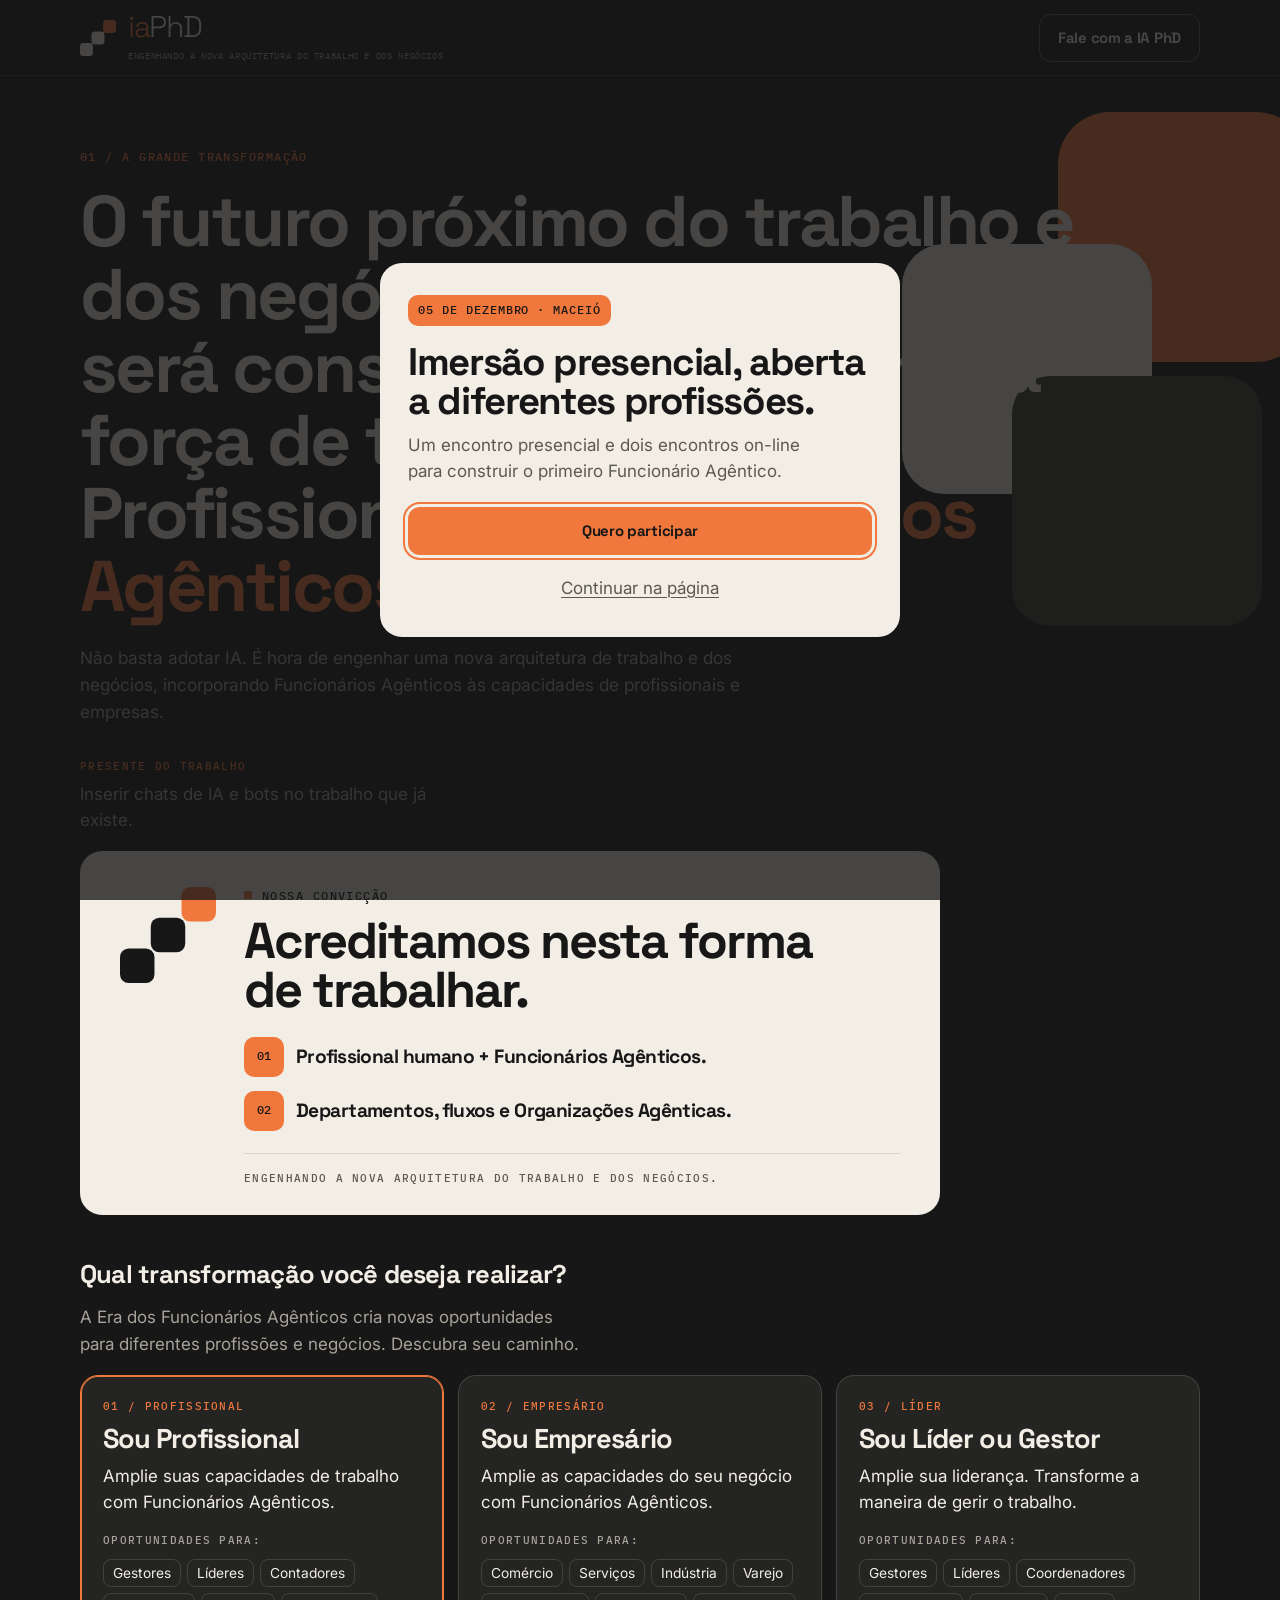
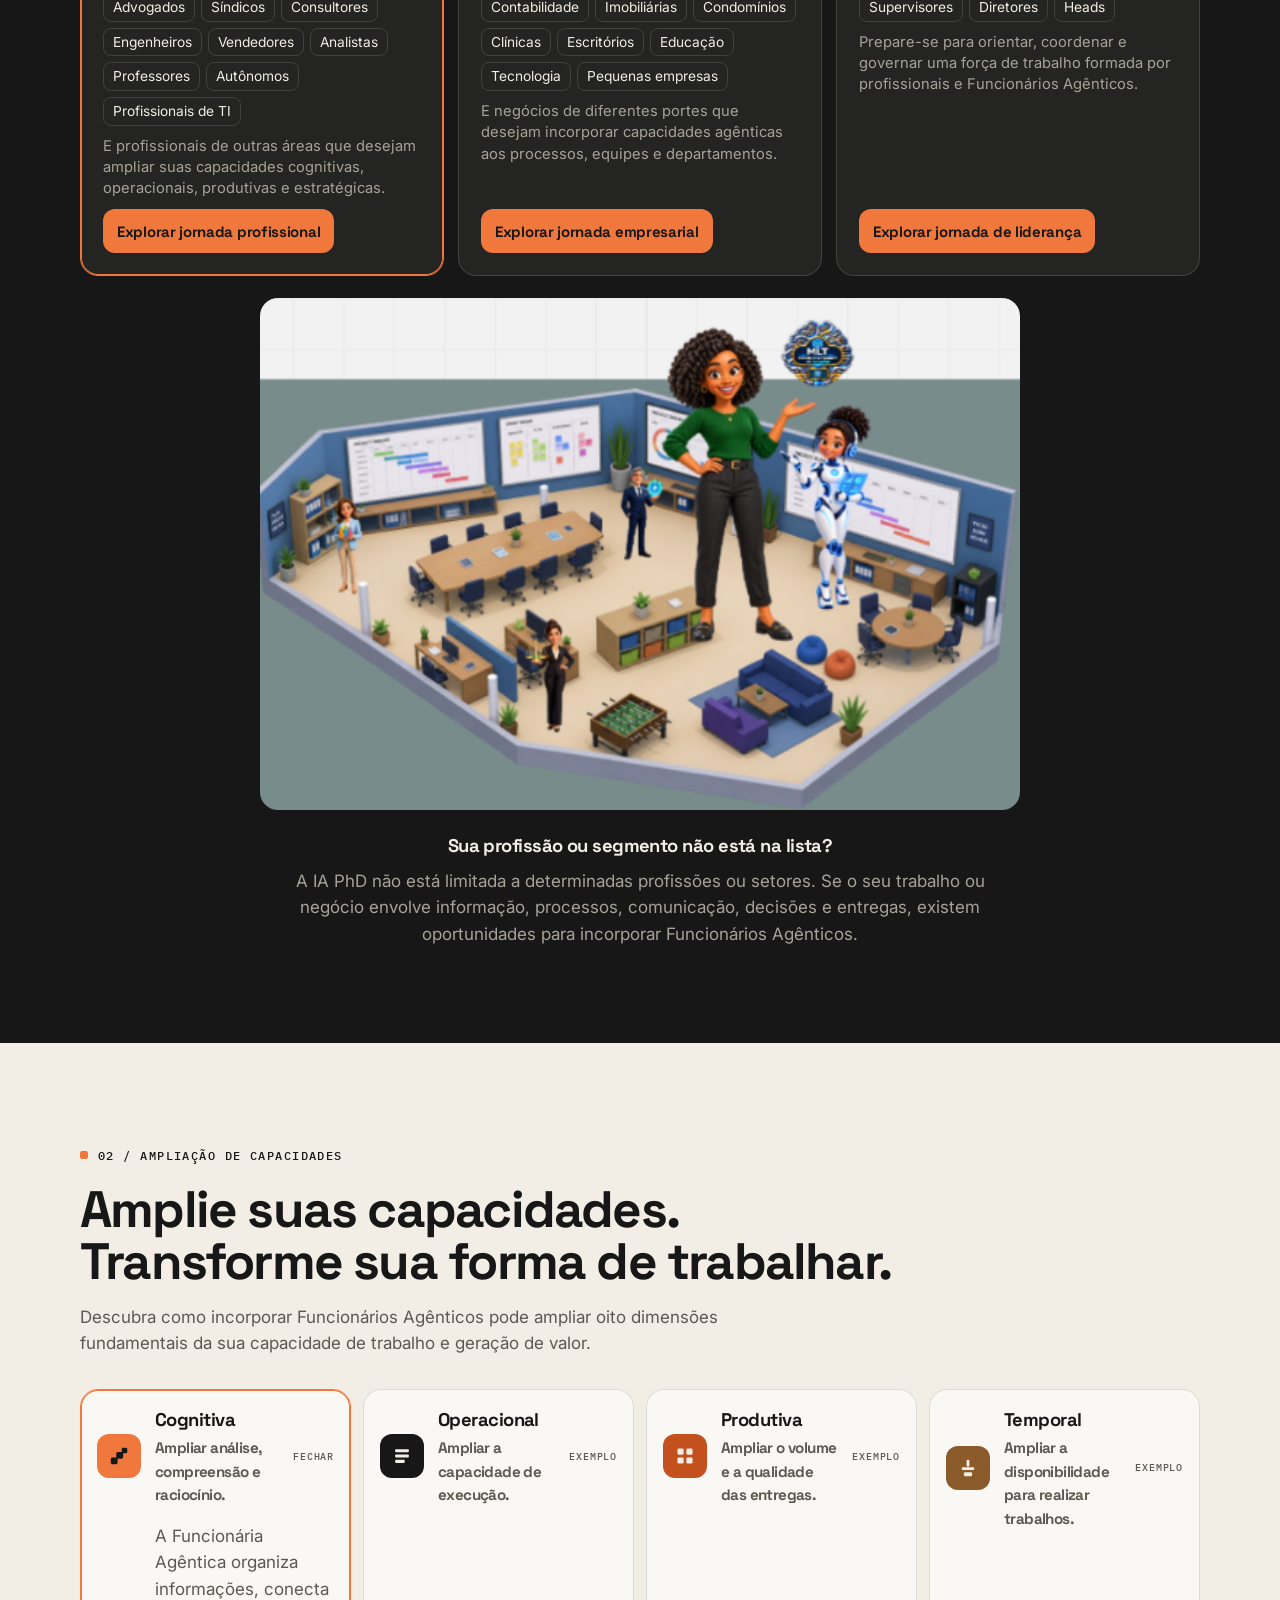
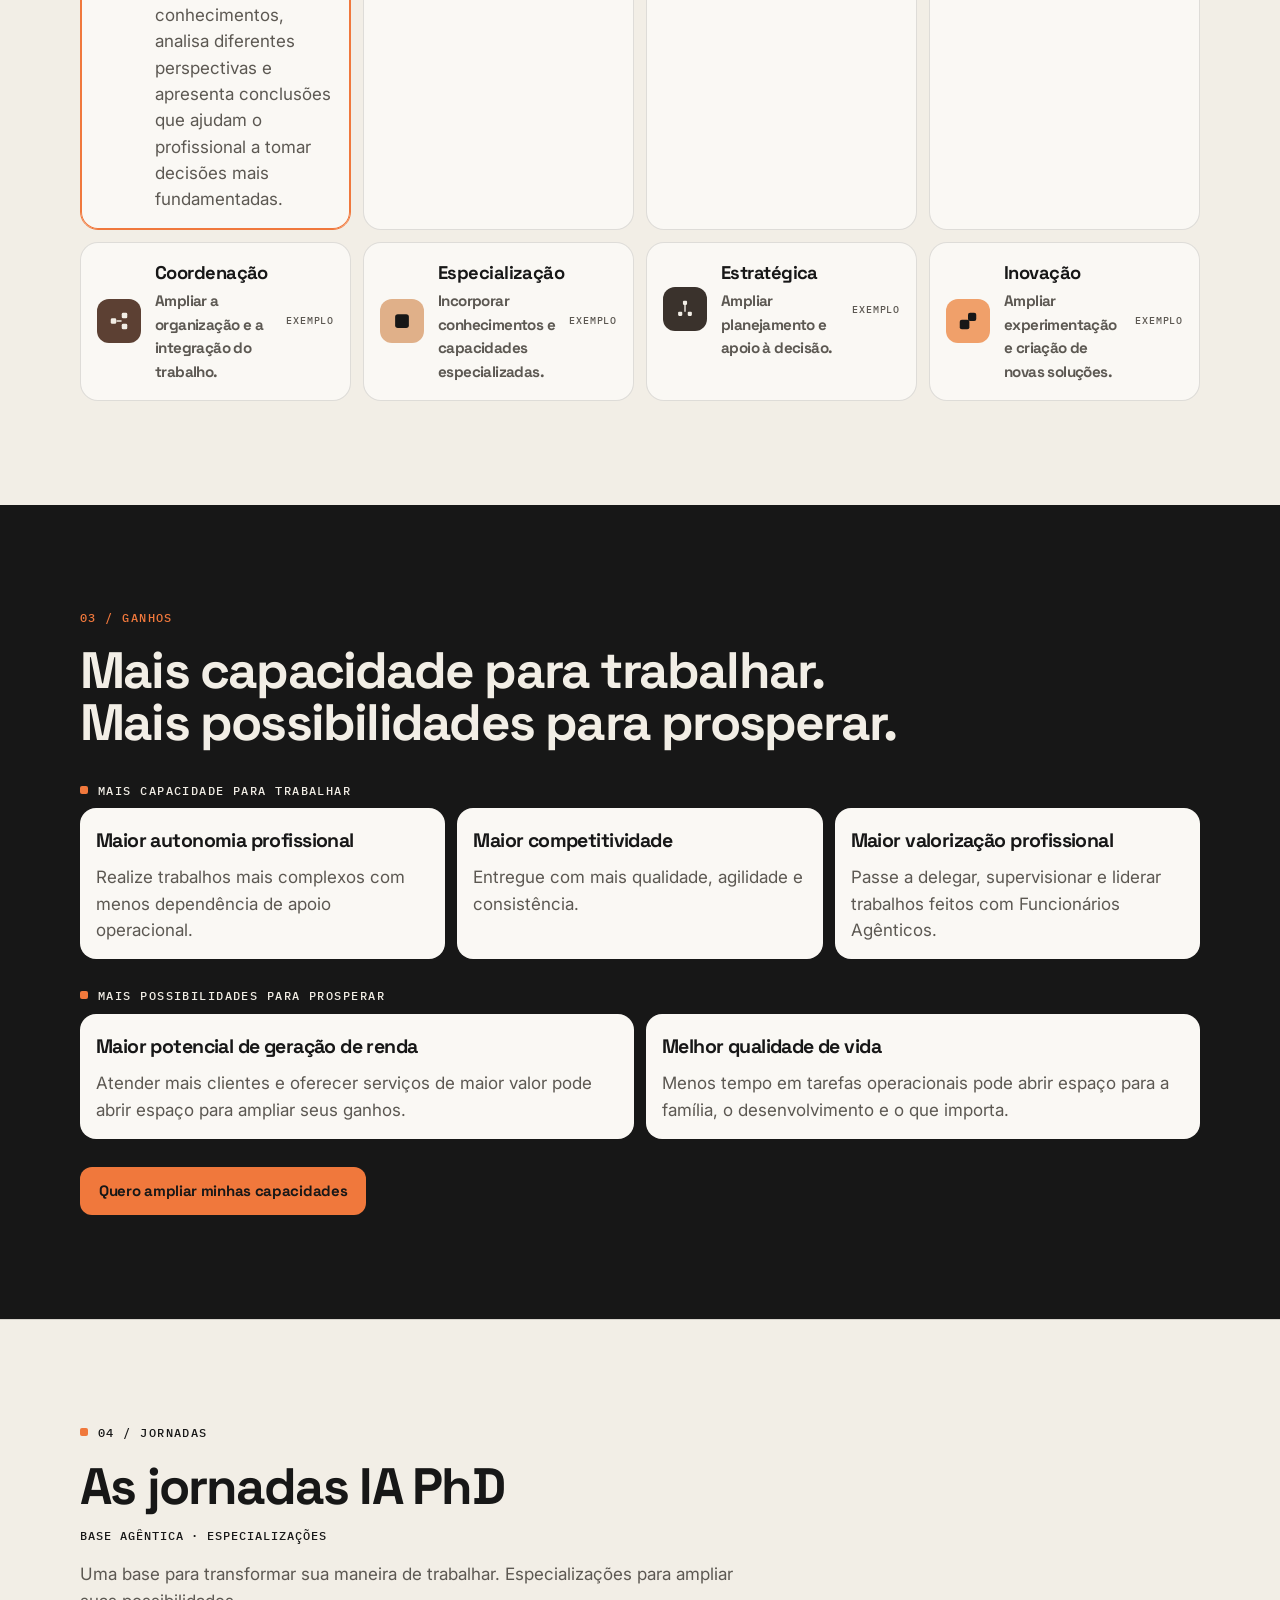
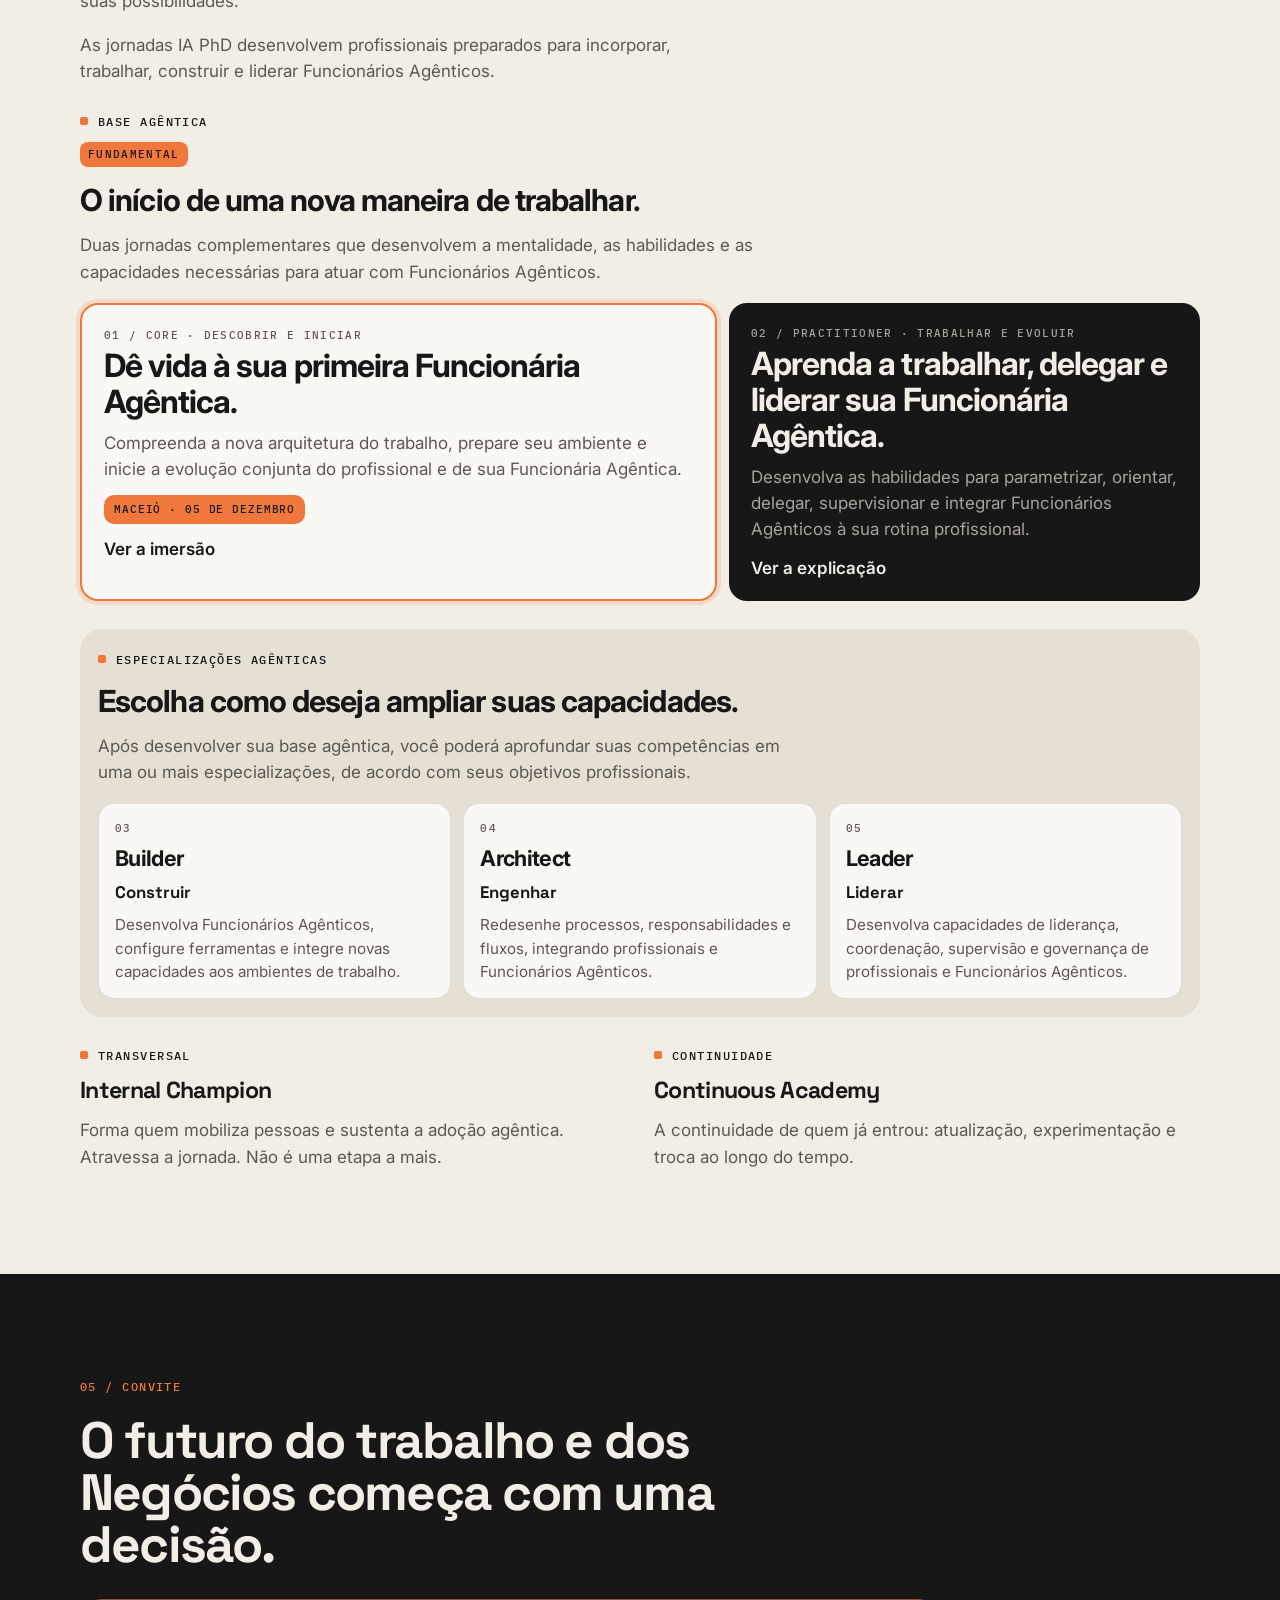
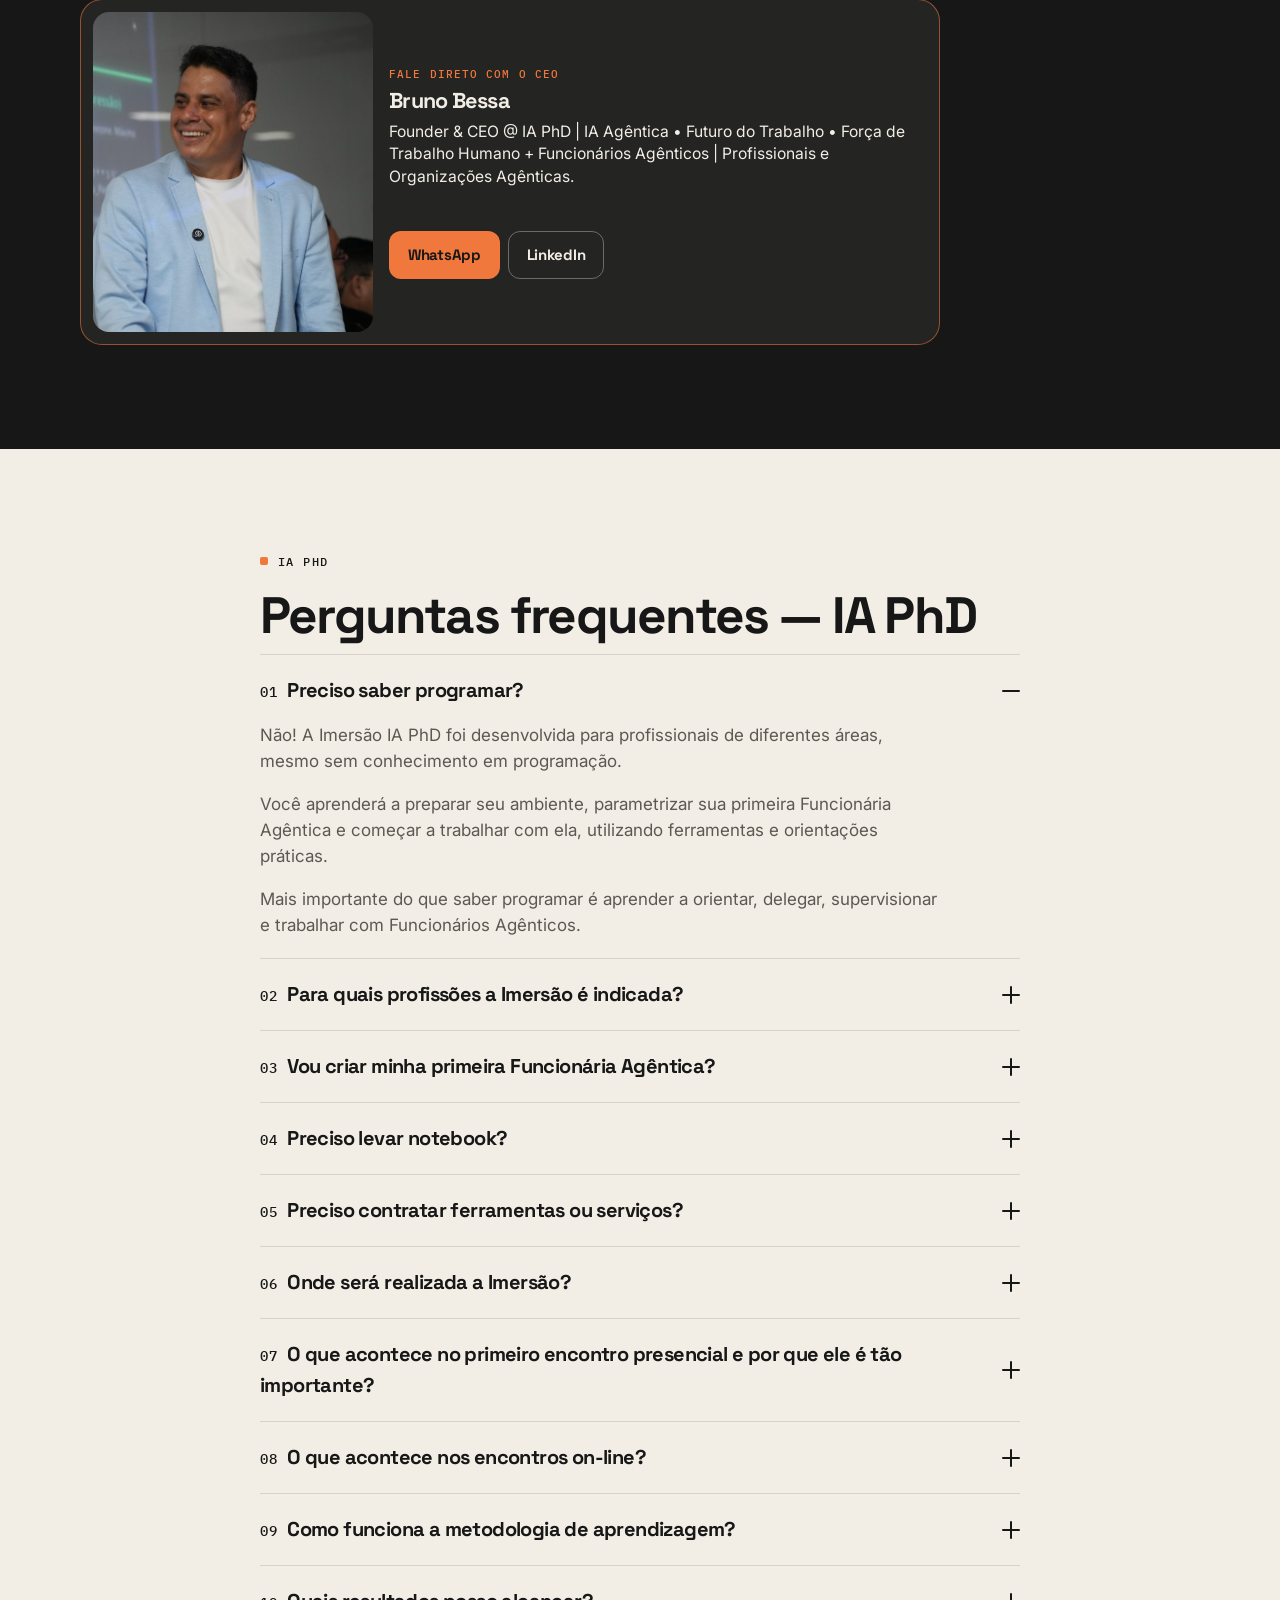
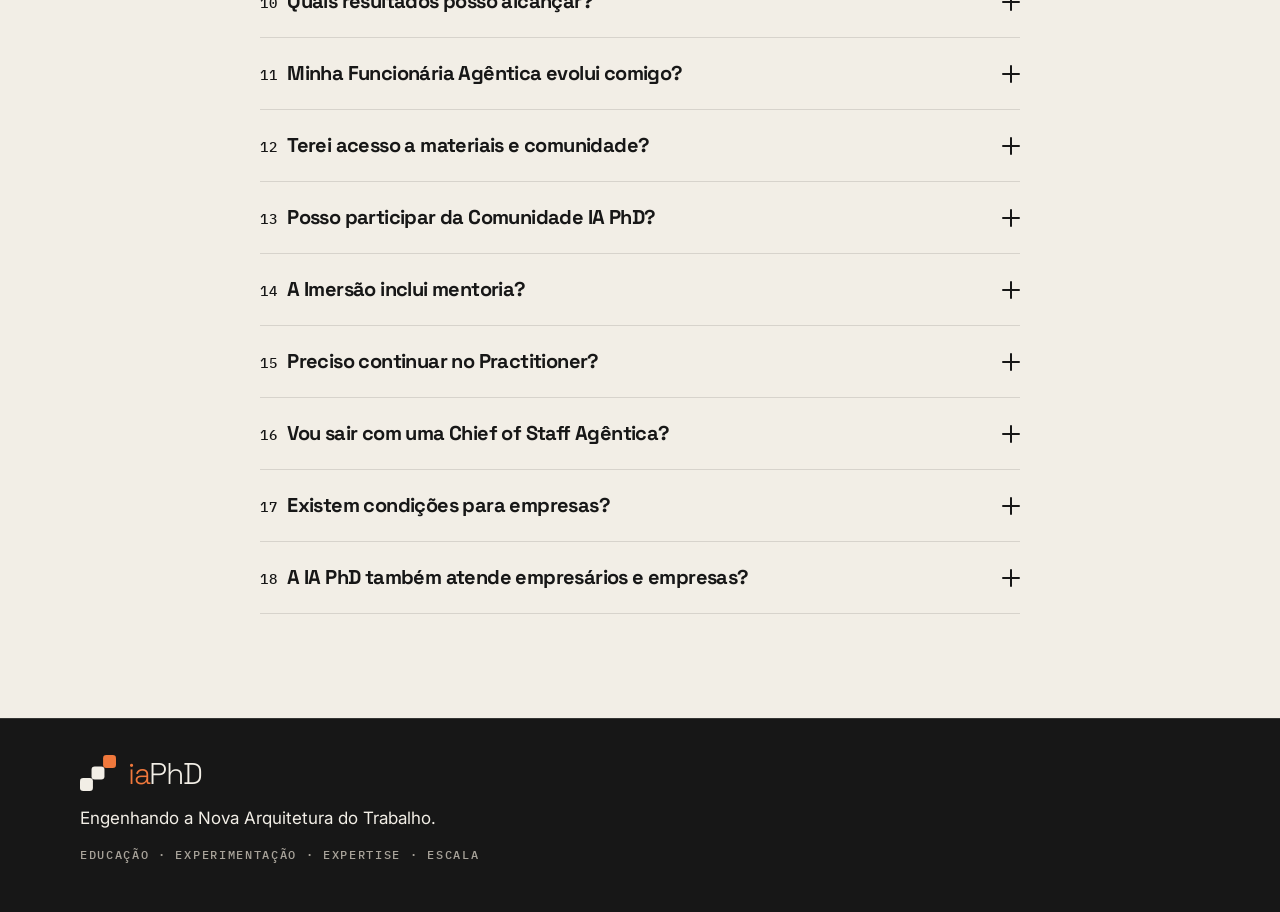
==== commit 645ac013: "Abre a oferta da Imersão de 5 de dezembro e conduz o convite direto ao CEO. Co-authored-by: Cursor <" ====
--- a/index.html
+++ b/index.html
@@ -10,7 +10,7 @@
   <link rel="preconnect" href="https://fonts.googleapis.com">
   <link rel="preconnect" href="https://fonts.gstatic.com" crossorigin>
   <link href="https://fonts.googleapis.com/css2?family=IBM+Plex+Mono:wght@400;500&family=Inter:wght@400;500;600&family=Space+Grotesk:wght@300;500;700&display=swap" rel="stylesheet">
-  <link rel="stylesheet" href="styles.css">
+  <link rel="stylesheet" href="styles.css?v=sem-card">
   <script>
     (function () {
       var raw = (new URLSearchParams(location.search).get("perfil") || "")
@@ -18,14 +18,17 @@
         .normalize("NFD")
         .replace(/[\u0300-\u036f]/g, "");
       var empresarial = raw === "empresario" || raw === "empresa";
-      var campanha = raw === "profissional" || empresarial;
-      var perfil = empresarial ? "empresario" : "profissional";
+      var lider = raw === "lider" || raw === "gestor";
+      var campanha = raw === "profissional" || empresarial || lider;
+      var perfil = empresarial ? "empresario" : lider ? "lider" : "profissional";
       document.documentElement.dataset.perfil = perfil;
       document.documentElement.dataset.campanha = campanha ? "true" : "false";
       if (campanha) {
         document.title = empresarial
           ? "IA PhD — Para empresários"
-          : "IA PhD — Para profissionais";
+          : lider
+            ? "IA PhD — Para líderes"
+            : "IA PhD — Para profissionais";
       }
     })();
   </script>
@@ -77,18 +80,21 @@
           <span class="escolha">01 / A grande transformação</span>
           <span class="campanha pro">Para profissionais</span>
           <span class="campanha biz">Para empresários</span>
+          <span class="campanha lid">Para líderes</span>
         </p>
 
         <h1 class="display">
-          <span class="escolha">O futuro do trabalho<br>não será apenas humano.<br>Será Humano + <span class="accent">Agêntico.</span></span>
+          <span class="escolha">O futuro próximo do trabalho e dos negócios<br>será construído por uma nova força de trabalho:<br>Profissionais + <span class="accent">Funcionários Agênticos.</span></span>
           <span class="campanha pro">Amplie a sua capacidade de trabalho.<br>Até a sua <span class="accent">Chief of Staff Agêntica.</span></span>
           <span class="campanha biz">Amplie a capacidade do seu negócio.<br>Até uma <span class="accent">Organização Agêntica.</span></span>
+          <span class="campanha lid">Amplie sua liderança.<br>Transforme a maneira de gerir o trabalho.</span>
         </h1>
 
         <p class="lead">
-          <span class="escolha">Não basta adotar IA. É hora de engenhar uma nova arquitetura de trabalho, incorporando Funcionários Agênticos às capacidades de profissionais e empresas.</span>
+          <span class="escolha">Não basta adotar IA. É hora de engenhar uma nova arquitetura de trabalho e dos negócios, incorporando Funcionários Agênticos às capacidades de profissionais e empresas.</span>
           <span class="campanha pro">Aprenda a preparar, criar, parametrizar, treinar, delegar e supervisionar Funcionários Agênticos. A jornada evolui com você, até a sua própria Chief of Staff Agêntica.</span>
           <span class="campanha biz">Incorpore Funcionários Agênticos ao negócio, transforme a arquitetura do trabalho e evolua pessoas, processos e governança como um único sistema.</span>
+          <span class="campanha lid">Prepare-se para orientar, coordenar e governar uma força de trabalho formada por profissionais e Funcionários Agênticos.</span>
         </p>
 
         <div class="horizon">
@@ -168,9 +174,28 @@
             <span class="choice-more">E negócios de diferentes portes que desejam incorporar capacidades agênticas aos processos, equipes e departamentos.</span>
             <span class="choice-go">Explorar jornada empresarial</span>
           </a>
+          <a class="choice" href="?perfil=lider" data-perfil="lider">
+            <span class="choice-index">03 / Líder</span>
+            <span class="choice-title">Sou Líder ou Gestor</span>
+            <span class="choice-text">Amplie sua liderança. Transforme a maneira de gerir o trabalho.</span>
+            <span class="choice-for">Oportunidades para:</span>
+            <ul class="choice-tags">
+              <li>Gestores</li>
+              <li>Líderes</li>
+              <li>Coordenadores</li>
+              <li>Supervisores</li>
+              <li>Diretores</li>
+              <li>Heads</li>
+            </ul>
+            <span class="choice-more">Prepare-se para orientar, coordenar e governar uma força de trabalho formada por profissionais e Funcionários Agênticos.</span>
+            <span class="choice-go">Explorar jornada de liderança</span>
+          </a>
         </div>
         <figure class="pro choice-scene" id="cena-profissional">
           <img src="midia/cena-profissional.png" alt="Profissional e Funcionária Agêntica no escritório. Selo MLN, Modelo de Linguagem de Negócio." width="522" height="351">
+        </figure>
+        <figure class="lid choice-scene" id="cena-lider">
+          <img src="midia/cena-lider.png" alt="Líder com o selo MLN, Funcionária Agêntica e equipe no ambiente de trabalho." width="1024" height="659">
         </figure>
         <figure class="biz choice-scene" id="cena-negocio">
           <img src="midia/cena-negocio.png" alt="Escritório com profissionais e Funcionários Agênticos. Selo MLN, Modelo de Linguagem de Negócio." width="1024" height="728">
@@ -184,9 +209,9 @@
 
     <section class="band band-paper" id="dimensoes" aria-labelledby="titulo-dimensoes">
       <div class="container">
-        <p class="index">02 / Capacidades</p>
-        <h2 id="titulo-dimensoes"><span class="pro">Amplie suas capacidades. Transforme sua forma de trabalhar.</span><span class="biz">Amplie as capacidades. Transforme o seu negócio.</span></h2>
-        <p class="body body-intro"><span class="pro">Descubra como incorporar Funcionários Agênticos pode ampliar oito dimensões fundamentais da sua capacidade de trabalho e geração de valor.</span><span class="biz">Incorpore Funcionários Agênticos para ampliar as capacidades cognitivas, operacionais, produtivas e estratégicas do seu negócio, conectando pessoas, processos e conhecimento em uma nova arquitetura de trabalho.</span></p>
+        <p class="index">02 / Ampliação de Capacidades</p>
+        <h2 id="titulo-dimensoes"><span class="pro">Amplie suas capacidades. Transforme sua forma de trabalhar.</span><span class="biz">Amplie as capacidades. Transforme o seu negócio.</span><span class="lid">Amplie sua liderança. Transforme a maneira de gerir o trabalho.</span></h2>
+        <p class="body body-intro"><span class="pro">Descubra como incorporar Funcionários Agênticos pode ampliar oito dimensões fundamentais da sua capacidade de trabalho e geração de valor.</span><span class="biz">Incorpore Funcionários Agênticos para ampliar as capacidades cognitivas, operacionais, produtivas e estratégicas do seu negócio, conectando pessoas, processos e conhecimento em uma nova arquitetura de trabalho.</span><span class="lid">Prepare-se para orientar, coordenar e governar uma força de trabalho formada por profissionais e Funcionários Agênticos.</span></p>
         <div class="dims">
           <details class="dim" name="dimensoes" open style="--dim:#F0783C; --glyph:#171717">
             <summary>
@@ -194,7 +219,7 @@
               <span class="dim-copy"><span class="dim-name">Cognitiva</span><span class="dim-line">Ampliar análise, compreensão e raciocínio.</span></span>
               <span class="dim-more"></span>
             </summary>
-            <p class="dim-example"><span class="pro">Uma Funcionária Agêntica reúne o contexto, compara leituras e devolve uma análise para você decidir.</span><span class="biz">A liderança recebe sínteses da operação, de contratos ou do mercado para decidir com mais contexto.</span></p>
+            <p class="dim-example"><span class="pro">A Funcionária Agêntica organiza informações, conecta conhecimentos, analisa diferentes perspectivas e apresenta conclusões que ajudam o profissional a tomar decisões mais fundamentadas.</span></p>
           </details>
           <details class="dim" name="dimensoes" style="--dim:#171717; --glyph:#F2EEE6">
             <summary>
@@ -202,7 +227,7 @@
               <span class="dim-copy"><span class="dim-name">Operacional</span><span class="dim-line">Ampliar a capacidade de execução.</span></span>
               <span class="dim-more"></span>
             </summary>
-            <p class="dim-example"><span class="pro">Ela prepara, organiza e executa etapas repetidas. A revisão e a decisão continuam com você.</span><span class="biz">Etapas recorrentes de um processo passam a ser executadas por Funcionários Agênticos, com supervisão do departamento.</span></p>
+            <p class="dim-example"><span class="pro">A Funcionária Agêntica assume atividades operacionais, executa tarefas e conduz processos dentro dos limites estabelecidos, liberando o profissional para trabalhos de maior valor.</span><span class="biz">Etapas recorrentes de um processo passam a ser executadas por Funcionários Agênticos, com supervisão do departamento.</span></p>
           </details>
           <details class="dim" name="dimensoes" style="--dim:#C4511D; --glyph:#F2EEE6">
             <summary>
@@ -210,7 +235,7 @@
               <span class="dim-copy"><span class="dim-name">Produtiva</span><span class="dim-line">Ampliar o volume e a qualidade das entregas.</span></span>
               <span class="dim-more"></span>
             </summary>
-            <p class="dim-example"><span class="pro">O seu tempo pode abrigar mais entregas, no volume e no cuidado que você define, quando o fluxo se sustenta.</span><span class="biz">Um departamento pode aumentar o volume de entregas que a equipe consegue revisar e concluir.</span></p>
+            <p class="dim-example"><span class="pro">A Funcionária Agêntica trabalha em conjunto com o profissional, aumentando a capacidade de produzir mais entregas, com qualidade, padronização e menor esforço operacional.</span><span class="biz">Um departamento pode aumentar o volume de entregas que a equipe consegue revisar e concluir.</span></p>
           </details>
           <details class="dim" name="dimensoes" style="--dim:#8A5A2B; --glyph:#F2EEE6">
             <summary>
@@ -218,7 +243,7 @@
               <span class="dim-copy"><span class="dim-name">Temporal</span><span class="dim-line">Ampliar a disponibilidade para realizar trabalhos.</span></span>
               <span class="dim-more"></span>
             </summary>
-            <p class="dim-example"><span class="pro">Trabalho que não depende da sua hora pode seguir, dentro dos limites que você definiu, enquanto você está em outra atividade.</span><span class="biz">Demandas que não exigem presença contínua encontram capacidade disponível no processo, com supervisão.</span></p>
+            <p class="dim-example"><span class="pro">A Funcionária Agêntica pode executar trabalhos em diferentes horários, inclusive enquanto o profissional realiza outras atividades, garantindo maior continuidade operacional dentro dos limites estabelecidos.</span><span class="biz">Demandas que não exigem presença contínua encontram capacidade disponível no processo, com supervisão.</span></p>
           </details>
           <details class="dim" name="dimensoes" style="--dim:#5C4033; --glyph:#F2EEE6">
             <summary>
@@ -226,7 +251,7 @@
               <span class="dim-copy"><span class="dim-name">Coordenação</span><span class="dim-line">Ampliar a organização e a integração do trabalho.</span></span>
               <span class="dim-more"></span>
             </summary>
-            <p class="dim-example"><span class="pro">Ela organiza fila, prazo e o que está com cada capacidade especializada.</span><span class="biz">Os fluxos entre pessoas e Funcionários Agênticos ficam visíveis: o que entra, quem faz e o que pede supervisão.</span></p>
+            <p class="dim-example"><span class="pro">A Funcionária Agêntica organiza demandas, distribui responsabilidades, acompanha prazos e coordena a execução entre profissionais e Funcionários Agênticos, mantendo o trabalho integrado e alinhado aos objetivos.</span><span class="biz">Os fluxos entre pessoas e Funcionários Agênticos ficam visíveis: o que entra, quem faz e o que pede supervisão.</span></p>
           </details>
           <details class="dim" name="dimensoes" style="--dim:#E0B089; --glyph:#171717">
             <summary>
@@ -234,7 +259,7 @@
               <span class="dim-copy"><span class="dim-name">Especialização</span><span class="dim-line">Incorporar conhecimentos e capacidades especializadas.</span></span>
               <span class="dim-more"></span>
             </summary>
-            <p class="dim-example"><span class="pro">Você passa a contar com um conhecimento especializado parametrizado para a sua função, sem precisar dominá-lo por inteiro.</span><span class="biz">Um departamento incorpora um conhecimento especializado parametrizado, sem depender de uma única pessoa.</span></p>
+            <p class="dim-example"><span class="pro">A Funcionária Agêntica incorpora conhecimentos, métodos e habilidades especializadas, permitindo ao profissional acessar novas competências e realizar trabalhos que antes dependiam de especialistas.</span><span class="biz">Um departamento incorpora um conhecimento especializado parametrizado, sem depender de uma única pessoa.</span></p>
           </details>
           <details class="dim" name="dimensoes" style="--dim:#3A322C; --glyph:#F2EEE6">
             <summary>
@@ -242,7 +267,7 @@
               <span class="dim-copy"><span class="dim-name">Estratégica</span><span class="dim-line">Ampliar planejamento e apoio à decisão.</span></span>
               <span class="dim-more"></span>
             </summary>
-            <p class="dim-example"><span class="pro">Ela organiza opções, critérios e consequências. A decisão continua sua.</span><span class="biz">A gestão recebe cenários e trade-offs preparados para a decisão do negócio.</span></p>
+            <p class="dim-example"><span class="pro">Ela demonstra que a Funcionária Agêntica não apenas organiza informações, mas pode atuar como uma capacidade estratégica incorporada à força de trabalho, contribuindo para o planejamento e a avaliação de decisões.</span><span class="biz">A gestão recebe cenários e trade-offs preparados para a decisão do negócio.</span></p>
           </details>
           <details class="dim" name="dimensoes" style="--dim:#F0A06A; --glyph:#171717">
             <summary>
@@ -250,7 +275,7 @@
               <span class="dim-copy"><span class="dim-name">Inovação</span><span class="dim-line">Ampliar experimentação e criação de novas soluções.</span></span>
               <span class="dim-more"></span>
             </summary>
-            <p class="dim-example"><span class="pro">Você experimenta uma oferta ou um jeito novo de entregar, num recorte pequeno, antes de ampliar.</span><span class="biz">A organização testa um processo novo num recorte, valida e só então amplia.</span></p>
+            <p class="dim-example"><span class="pro">A Funcionária Agêntica identifica oportunidades, propõe ideias, desenvolve alternativas e apoia a experimentação de novas soluções, permitindo ao profissional inovar com mais agilidade e menor esforço.</span><span class="biz">A organização testa um processo novo num recorte, valida e só então amplia.</span></p>
           </details>
         </div>
       </div>
@@ -260,176 +285,108 @@
       <div class="container">
         <p class="kicker kicker-on-dark">03 / Ganhos</p>
         <h2 id="titulo-ganhos">Mais capacidade para trabalhar. Mais possibilidades para prosperar.</h2>
-        <p class="lead lead-narrow">Ampliar suas capacidades pode transformar não apenas a maneira como você trabalha, mas também suas oportunidades, resultados e qualidade de vida.</p>
-        <ol class="gains">
-          <li>
-            <span class="level-num">01</span>
-            <div>
-              <h3><span class="pro">Maior autonomia profissional</span><span class="biz">Maior capacidade operacional</span></h3>
-              <p><span class="pro">Realize trabalhos mais complexos com menos dependência de apoio operacional.</span><span class="biz">Funcionários Agênticos entram nos processos e departamentos. A operação passa a executar mais frentes, com função, contexto, limites e supervisão.</span></p>
-            </div>
-          </li>
-          <li>
-            <span class="level-num">02</span>
-            <div>
-              <h3><span class="pro">Maior potencial de geração de renda</span><span class="biz">Maior potencial de crescimento e faturamento</span></h3>
-              <p><span class="pro">Amplie sua capacidade de atender clientes, assumir projetos maiores e desenvolver novos serviços, conforme a demanda e seu modelo de remuneração.</span><span class="biz">Mais capacidade de atender demanda e sustentar entregas pode abrir espaço para crescer, conforme o mercado e o modelo do negócio.</span></p>
-            </div>
-          </li>
-          <li>
-            <span class="level-num">03</span>
-            <div>
-              <h3><span class="pro">Maior competitividade</span><span class="biz">Maior competitividade empresarial</span></h3>
-              <p><span class="pro">Desenvolva condições para oferecer entregas mais completas, ágeis e consistentes.</span><span class="biz">A empresa desenvolve condições para responder com entregas mais completas, ágeis e consistentes.</span></p>
-            </div>
-          </li>
-          <li>
-            <span class="level-num">04</span>
-            <div>
-              <h3><span class="pro">Maior valorização profissional</span><span class="biz">Maior capacidade de gestão e liderança</span></h3>
-              <p><span class="pro">Amplie sua contribuição, passando da execução individual à capacidade de organizar, delegar e supervisionar trabalhos.</span><span class="biz">A liderança passa a organizar, delegar e supervisionar profissionais e Funcionários Agênticos, em vez de concentrar a execução.</span></p>
-            </div>
-          </li>
-          <li>
-            <span class="level-num">05</span>
-            <div>
-              <h3><span class="pro">Melhor qualidade de vida</span><span class="biz">Maior eficiência e sustentabilidade operacional</span></h3>
-              <p><span class="pro">Crie oportunidades para reduzir a sobrecarga operacional e dedicar mais tempo ao que realmente importa.</span><span class="biz">A arquitetura do trabalho pode aliviar a sobrecarga da operação e sustentar responsabilidades mais claras entre pessoas e Funcionários Agênticos.</span></p>
-            </div>
-          </li>
-        </ol>
+        <div class="gain-board">
+          <div class="gain-group">
+            <p class="journey-kicker">Mais capacidade para trabalhar</p>
+            <ol class="gains">
+              <li>
+                <h3><span class="pro">Maior autonomia profissional</span><span class="biz">Maior capacidade operacional</span><span class="lid">Maior capacidade de orientar</span></h3>
+                <p><span class="pro">Realize trabalhos mais complexos com menos dependência de apoio operacional.</span><span class="biz">A operação executa mais frentes, com função, contexto, limites e supervisão.</span><span class="lid">Oriente profissionais e Funcionários Agênticos com contexto, prioridades e critérios.</span></p>
+              </li>
+              <li>
+                <h3><span class="pro">Maior competitividade</span><span class="biz">Maior competitividade empresarial</span><span class="lid">Maior capacidade de coordenar</span></h3>
+                <p><span class="pro">Entregue com mais qualidade, agilidade e consistência.</span><span class="biz">A empresa responde com entregas mais completas, ágeis e consistentes.</span><span class="lid">Mantenha frentes, prazos e responsabilidades alinhados na equipe.</span></p>
+              </li>
+              <li>
+                <h3><span class="pro">Maior valorização profissional</span><span class="biz">Maior capacidade de gestão e liderança</span><span class="lid">Maior capacidade de governar</span></h3>
+                <p><span class="pro">Passe a delegar, supervisionar e liderar trabalhos feitos com Funcionários Agênticos.</span><span class="biz">Organize, delegue e supervisione profissionais e Funcionários Agênticos.</span><span class="lid">Defina limites, permissões e a supervisão da força de trabalho.</span></p>
+              </li>
+            </ol>
+          </div>
+          <div class="gain-group">
+            <p class="journey-kicker">Mais possibilidades para prosperar</p>
+            <ol class="gains">
+              <li>
+                <h3><span class="pro">Maior potencial de geração de renda</span><span class="biz">Maior potencial de crescimento e faturamento</span><span class="lid">Mais espaço para decidir</span></h3>
+                <p><span class="pro">Atender mais clientes e oferecer serviços de maior valor pode abrir espaço para ampliar seus ganhos.</span><span class="biz">Mais capacidade de atender demanda pode abrir espaço para crescer, conforme o mercado e o modelo do negócio.</span><span class="lid">Menos execução concentrada no líder pode abrir tempo para a decisão.</span></p>
+              </li>
+              <li>
+                <h3><span class="pro">Melhor qualidade de vida</span><span class="biz">Maior eficiência e sustentabilidade operacional</span><span class="lid">Menos dependência da sua execução</span></h3>
+                <p><span class="pro">Menos tempo em tarefas operacionais pode abrir espaço para a família, o desenvolvimento e o que importa.</span><span class="biz">A arquitetura do trabalho pode aliviar a sobrecarga e deixar responsabilidades mais claras.</span><span class="lid">Responsabilidades mais claras podem reduzir a dependência da execução individual do líder.</span></p>
+              </li>
+            </ol>
+          </div>
+        </div>
         <a class="btn btn-solid" href="#conversa">
           <span class="pro">Quero ampliar minhas capacidades</span>
           <span class="biz">Quero transformar meu negócio</span>
+          <span class="lid">Quero ampliar minha liderança</span>
         </a>
-      </div>
-    </section>
-
-    <section class="band band-paper" id="experiencia" aria-labelledby="titulo-experiencia">
-      <div class="container">
-        <p class="index">04 / Experiência</p>
-        <h2 id="titulo-experiencia">Uma experiência diferente de aprender e transformar o trabalho.</h2>
-        <p class="body body-intro">Aqui, você não aprende primeiro para aplicar depois. Você descobre os fundamentos quando precisa deles e os aplica em experiências que representam a realidade do trabalho.</p>
-        <p class="method-sign">Na IA PhD, o trabalho apresenta o desafio, o fundamento aparece quando necessário e o conhecimento é aplicado para transformar a maneira de trabalhar.</p>
-        <figure class="simbiose">
-          <div class="simbiose-pair">
-            <img src="midia/simbiose-profissional.png" alt="Profissional humano, de braços abertos." width="768" height="1024">
-            <img src="midia/simbiose-funcionaria.png" alt="Funcionária Agêntica da IA PhD." width="768" height="1024">
-          </div>
-          <figcaption><span>A simbiose</span>Profissional humano e Funcionária Agêntica no mesmo trabalho.</figcaption>
-        </figure>
-        <figure class="ambiente">
-          <img src="midia/sala-imersiva.png" alt="Ambiente imersivo da IA PhD, com o profissional e a Funcionária Agêntica na sala." width="808" height="476">
-          <figcaption>Plataforma imersiva. Um ambiente de trabalho para explorar, decidir e experimentar.</figcaption>
-        </figure>
-        <ol class="pillars">
-          <li>
-            <span class="level-num">01</span>
-            <div>
-              <h3>Ambiente imersivo</h3>
-              <p>Aprenda interagindo com ambientes e situações reais de trabalho.</p>
-            </div>
-          </li>
-          <li>
-            <span class="level-num">02</span>
-            <div>
-              <h3>Didática contextualizada</h3>
-              <p>Os fundamentos aparecem quando o trabalho exige sua compreensão.</p>
-            </div>
-          </li>
-          <li>
-            <span class="level-num">03</span>
-            <div>
-              <h3>Protocolo Gênesis</h3>
-              <p>Evolução conjunta do profissional e de sua Funcionária Agêntica.</p>
-            </div>
-          </li>
-          <li>
-            <span class="level-num">04</span>
-            <div>
-              <h3>Comunidade IA PhD</h3>
-              <p>Materiais, vídeos, podcasts, atualizações e conexões.</p>
-            </div>
-          </li>
-        </ol>
-        <p class="body">A Comunidade Aberta é acesso e relacionamento. A Continuous Academy é a continuidade estruturada de quem já entrou.</p>
       </div>
     </section>
 
     <section class="band band-paper" id="mapa" aria-labelledby="titulo-mapa">
       <div class="container">
-        <p class="index">05 / Jornadas</p>
+        <p class="index">04 / Jornadas</p>
         <h2 id="titulo-mapa">
           <span class="pro">As jornadas IA PhD</span>
           <span class="biz">O percurso de Negócios</span>
         </h2>
-        <p class="journey-names pro">Core · Practitioner · Builder · Architect · Leader</p>
+        <p class="journey-names pro">Base Agêntica · Especializações</p>
         <p class="body body-intro">
-          <span class="pro">Core e Practitioner formam a base — Agentic Practitioner. Builder, Architect e Leader são especializações. Nenhuma delas é obrigatória.</span>
-          <span class="biz">São os movimentos da transformação na organização. A conversa define por onde começar. Na formação das equipes, Builder, Architect e Leader fazem parte do percurso.</span>
+          <span class="pro">Uma base para transformar sua maneira de trabalhar. Especializações para ampliar suas possibilidades.</span>
+          <span class="biz">São os movimentos da transformação na organização. O primeiro passo é a Imersão Agentic Core e o Practitioner. Na formação das equipes, Builder, Architect e Leader fazem parte do percurso.</span>
         </p>
+        <p class="body pro">As jornadas IA PhD desenvolvem profissionais preparados para incorporar, trabalhar, construir e liderar Funcionários Agênticos.</p>
         <div class="pro">
-          <div class="journey">
-            <div class="journey-base">
-              <p class="journey-kicker">Base</p>
-              <ol class="map map-base">
-                <li>
-                  <a class="map-go map-open" href="immersion/">
-                    <span class="num">01</span>
-                    <span>
-                      <p class="journey-code">Core</p>
-                      <h3>Núcleo Agêntico</h3>
-                      <p>Descubra a Era Agêntica e compreenda a transformação do trabalho.</p>
-                      <span class="open-flag">Maceió · 05 de Dezembro</span>
-                      <span class="map-more">Ver a explicação</span>
-                    </span>
-                  </a>
-                </li>
-                <li>
-                  <a class="map-go" href="practitioner/">
-                    <span class="num">02</span>
-                    <span>
-                      <p class="journey-code">Practitioner</p>
-                      <h3>Agentic Practitioner</h3>
-                      <p>Desenvolva as habilidades para incorporar, preparar e trabalhar com Funcionários Agênticos.</p>
-                      <span class="map-more">Ver a explicação</span>
-                    </span>
-                  </a>
-                </li>
-              </ol>
+          <div class="track track-base">
+            <div class="track-head">
+              <p class="journey-kicker">Base Agêntica</p>
+              <p class="track-mark">Fundamental</p>
+              <h3>O início de uma nova maneira de trabalhar.</h3>
+              <p>Duas jornadas complementares que desenvolvem a mentalidade, as habilidades e as capacidades necessárias para atuar com Funcionários Agênticos.</p>
             </div>
-            <div class="journey-fork">
-              <p class="journey-kicker">Especializações</p>
-              <p class="journey-note">Três caminhos possíveis. Você escolhe se, e quando, seguir algum deles.</p>
-              <ol class="map map-dest">
-                <li>
-                  <span class="node" aria-hidden="true"></span>
-                  <span class="num">03</span>
-                  <div>
-                    <p class="journey-code">Builder</p>
-                    <h3>Agent Builder</h3>
-                    <p>Construa e amplie capacidades agênticas, ferramentas e integrações.</p>
-                  </div>
-                </li>
-                <li>
-                  <span class="node" aria-hidden="true"></span>
-                  <span class="num">04</span>
-                  <div>
-                    <p class="journey-code">Architect</p>
-                    <h3>Agentic Work Architect</h3>
-                    <p>Desenhe e engenhe arquiteturas de trabalho com profissionais e Funcionários Agênticos.</p>
-                  </div>
-                </li>
-                <li>
-                  <span class="node" aria-hidden="true"></span>
-                  <span class="num">05</span>
-                  <div>
-                    <p class="journey-code">Leader</p>
-                    <h3>Agentic Leader</h3>
-                    <p>Lidere e governe uma força de trabalho híbrida.</p>
-                  </div>
-                </li>
-              </ol>
+            <div class="track-cards track-cards-base">
+              <a class="track-card track-card-core" href="imersao/">
+                <p class="journey-code">01 / Core · Descobrir e iniciar</p>
+                <h3>Dê vida à sua primeira Funcionária Agêntica.</h3>
+                <p>Compreenda a nova arquitetura do trabalho, prepare seu ambiente e inicie a evolução conjunta do profissional e de sua Funcionária Agêntica.</p>
+                <span class="open-flag">Maceió · 05 de dezembro</span>
+                <span class="map-more">Ver a imersão</span>
+              </a>
+              <a class="track-card track-card-practice" href="practitioner/">
+                <p class="journey-code">02 / Practitioner · Trabalhar e evoluir</p>
+                <h3>Aprenda a trabalhar, delegar e liderar sua Funcionária Agêntica.</h3>
+                <p>Desenvolva as habilidades para parametrizar, orientar, delegar, supervisionar e integrar Funcionários Agênticos à sua rotina profissional.</p>
+                <span class="map-more">Ver a explicação</span>
+              </a>
+            </div>
+          </div>
+          <div class="track track-spec">
+            <div class="track-head">
+              <p class="journey-kicker">Especializações Agênticas</p>
+              <h3>Escolha como deseja ampliar suas capacidades.</h3>
+              <p>Após desenvolver sua base agêntica, você poderá aprofundar suas competências em uma ou mais especializações, de acordo com seus objetivos profissionais.</p>
+            </div>
+            <div class="track-cards track-cards-spec">
+              <article class="spec-card">
+                <p class="journey-code">03</p>
+                <h3>Builder</h3>
+                <p class="spec-verb">Construir</p>
+                <p>Desenvolva Funcionários Agênticos, configure ferramentas e integre novas capacidades aos ambientes de trabalho.</p>
+              </article>
+              <article class="spec-card">
+                <p class="journey-code">04</p>
+                <h3>Architect</h3>
+                <p class="spec-verb">Engenhar</p>
+                <p>Redesenhe processos, responsabilidades e fluxos, integrando profissionais e Funcionários Agênticos.</p>
+              </article>
+              <article class="spec-card">
+                <p class="journey-code">05</p>
+                <h3>Leader</h3>
+                <p class="spec-verb">Liderar</p>
+                <p>Desenvolva capacidades de liderança, coordenação, supervisão e governança de profissionais e Funcionários Agênticos.</p>
+              </article>
             </div>
           </div>
           <div class="along">
@@ -446,10 +403,17 @@
           </div>
         </div>
         <div class="biz">
+          <a class="track-card track-card-core biz-first" href="imersao/">
+            <p class="journey-code">01 / Primeiro passo</p>
+            <h3>Imersão Agentic Core e Practitioner</h3>
+            <p>A base para começar. A edição aberta é a Imersão Agentic Core, presencial em Maceió, em 5 de dezembro de 2026. O Practitioner é a continuidade dessa base, no trabalho com a Funcionária Agêntica.</p>
+            <span class="open-flag">Maceió · 05 de dezembro</span>
+            <span class="map-more">Ver a imersão</span>
+          </a>
           <ol class="map">
             <li>
               <span class="node" aria-hidden="true"></span>
-              <span class="num">01</span>
+              <span class="num">02</span>
               <div>
                 <h3>Diagnóstico de Maturidade Agêntica</h3>
                 <p>Identifique oportunidades, limitações e prioridades de transformação.</p>
@@ -457,7 +421,7 @@
             </li>
             <li>
               <span class="node" aria-hidden="true"></span>
-              <span class="num">02</span>
+              <span class="num">03</span>
               <div>
                 <h3>Estratégia de Transformação Agêntica</h3>
                 <p>Defina a visão, o planejamento e a arquitetura futura do trabalho.</p>
@@ -465,7 +429,7 @@
             </li>
             <li>
               <span class="node" aria-hidden="true"></span>
-              <span class="num">03</span>
+              <span class="num">04</span>
               <div>
                 <h3>Implantação de Funcionários Agênticos</h3>
                 <p>Crie, parametrize e incorpore capacidades agênticas ao negócio.</p>
@@ -473,7 +437,7 @@
             </li>
             <li>
               <span class="node" aria-hidden="true"></span>
-              <span class="num">04</span>
+              <span class="num">05</span>
               <div>
                 <h3>Arquitetura de Trabalho Agêntico</h3>
                 <p>Redesenhe fluxos, responsabilidades e a colaboração entre profissionais e Funcionários Agênticos.</p>
@@ -481,15 +445,15 @@
             </li>
             <li>
               <span class="node" aria-hidden="true"></span>
-              <span class="num">05</span>
+              <span class="num">06</span>
               <div>
                 <h3>Organização Agêntica</h3>
                 <p>Desenvolva coordenação, liderança e governança da força de trabalho híbrida.</p>
               </div>
             </li>
             <li>
-              <span class="node node-hot" aria-hidden="true"></span>
-              <span class="num">06</span>
+              <span class="node" aria-hidden="true"></span>
+              <span class="num">07</span>
               <div>
                 <h3>Acompanhamento e Evolução</h3>
                 <p>Sustente a melhoria contínua das capacidades implantadas.</p>
@@ -497,164 +461,15 @@
             </li>
           </ol>
         </div>
-        <div class="doors">
-          <p class="index">Portas de entrada</p>
-          <h2>Outras formas de começar</h2>
-          <ul class="door-list">
-            <li>
-              <h3>Workshop Agêntico On-line</h3>
-              <p>Experiência introdutória. Desperta o interesse e conduz à Imersão.</p>
-            </li>
-            <li>
-              <h3>Imersões especializadas</h3>
-              <p>05 de dezembro, em Maceió. Presencial e aberta a diferentes profissões. Um encontro presencial e dois encontros on-line.</p>
-              <a class="text-link door-link" href="imersao/">Ver a imersão</a>
-            </li>
-            <li>
-              <h3>Imersão In Company</h3>
-              <p>A jornada com equipes de organizações públicas e privadas.</p>
-            </li>
-            <li>
-              <h3>Mentoria Executiva Agêntica</h3>
-              <p>Acompanhamento para desenvolver capacidades e a estratégia agêntica.</p>
-            </li>
-          </ul>
-        </div>
-      </div>
-    </section>
-
-    <section class="band band-dark" id="destino" aria-labelledby="titulo-destino">
-      <div class="container">
-        <div class="destiny">
-          <svg class="destiny-mark" viewBox="0 0 140.4 140.4" aria-hidden="true">
-            <rect x="0" y="90" width="50.4" height="50.4" rx="12.6" fill="#F2EEE6"/>
-            <rect x="45" y="45" width="50.4" height="50.4" rx="12.6" fill="#F2EEE6"/>
-            <rect x="90" y="0" width="50.4" height="50.4" rx="12.6" fill="#F0783C"/>
-          </svg>
-          <div>
-            <p class="kicker kicker-on-dark">
-              <span class="pro">06 / Destino</span>
-              <span class="biz">06 / Destino</span>
-            </p>
-            <h2 id="titulo-destino">
-              <span class="pro">De sua primeira Funcionária Agêntica à sua Chief of Staff Agêntica.</span>
-              <span class="biz">Sua Organização Agêntica</span>
-            </h2>
-            <p class="lead">
-              <span class="pro partner-line">Sua parceira de evolução na Era Agêntica.</span>
-              <span class="biz">Uma organização que integra profissionais, Funcionários Agênticos, processos, departamentos e estruturas de coordenação e governança — com função, contexto, limites e supervisão.</span>
-            </p>
-          </div>
-        </div>
-
-        <div class="pro">
-          <div class="partner">
-            <p>Uma Funcionária Agêntica que evolui com você ao longo das jornadas da IA PhD, incorporando conhecimentos, habilidades, ferramentas e responsabilidades.</p>
-            <p>Ela apoia o seu desenvolvimento, ajuda você a experimentar novas formas de trabalhar e evolui até se tornar sua Chief of Staff Agêntica, capaz de criar e parametrizar novas capacidades quando autorizada, e de coordenar, distribuir, acompanhar e consolidar o trabalho de Funcionários Agênticos especializados, sob a sua liderança e supervisão.</p>
-            <p class="partner-diff"><span class="mod mod-hot" aria-hidden="true"></span>A grande diferença: ela evolui e ajuda você a evoluir.</p>
-
-            <ol class="pair">
-              <li>
-                <span class="level-num">01</span>
-                <p class="pair-stage">Immersion</p>
-                <div class="pair-side">
-                  <p class="pair-who">Profissional</p>
-                  <p>Descobre a Era Agêntica.</p>
-                </div>
-                <div class="pair-side">
-                  <p class="pair-who">Funcionária Agêntica</p>
-                  <p>Acompanha a descoberta e ajuda a compreender a nova realidade do trabalho.</p>
-                </div>
-              </li>
-              <li>
-                <span class="level-num">02</span>
-                <p class="pair-stage">Agentic Practitioner</p>
-                <div class="pair-side">
-                  <p class="pair-who">Profissional</p>
-                  <p>Aprende a trabalhar com Funcionários Agênticos.</p>
-                </div>
-                <div class="pair-side">
-                  <p class="pair-who">Funcionária Agêntica</p>
-                  <p>É parametrizada, treinada e começa a assumir trabalhos.</p>
-                </div>
-              </li>
-              <li>
-                <span class="level-num">03</span>
-                <p class="pair-stage">Agent Builder</p>
-                <div class="pair-side">
-                  <p class="pair-who">Profissional</p>
-                  <p>Aprende a construir novas capacidades.</p>
-                </div>
-                <div class="pair-side">
-                  <p class="pair-who">Funcionária Agêntica</p>
-                  <p>Apoia a construção e amplia as próprias habilidades e ferramentas.</p>
-                </div>
-              </li>
-              <li>
-                <span class="level-num">04</span>
-                <p class="pair-stage">Agentic Work Architect</p>
-                <div class="pair-side">
-                  <p class="pair-who">Profissional</p>
-                  <p>Aprende a arquitetar o trabalho.</p>
-                </div>
-                <div class="pair-side">
-                  <p class="pair-who">Funcionária Agêntica</p>
-                  <p>Ajuda a estruturar fluxos e coordenar capacidades especializadas.</p>
-                </div>
-              </li>
-              <li>
-                <span class="level-num">05</span>
-                <p class="pair-stage">Agentic Leader</p>
-                <div class="pair-side">
-                  <p class="pair-who">Profissional</p>
-                  <p>Desenvolve liderança e governança.</p>
-                </div>
-                <div class="pair-side">
-                  <p class="pair-who">Funcionária Agêntica</p>
-                  <p>Atua como Chief of Staff Agêntica, coordenando a força de trabalho.</p>
-                </div>
-              </li>
-            </ol>
-
-            <div class="cycle">
-              <h3>O papel do Protocolo Gênesis</h3>
-              <p>Ele não apenas registra a evolução. Conecta três movimentos e faz os dois protagonistas avançarem juntos.</p>
-              <ol class="cycle-steps">
-                <li>
-                  <span class="level-num">01</span>
-                  <p>O profissional desenvolve novas competências.</p>
-                </li>
-                <li>
-                  <span class="level-num">02</span>
-                  <p>Sua Funcionária Agêntica incorpora novas capacidades.</p>
-                </li>
-                <li>
-                  <span class="level-num">03</span>
-                  <p>Ela usa essas capacidades para apoiar você na jornada seguinte.</p>
-                </li>
-              </ol>
-              <p class="cycle-note">A Chief of Staff não ganha autonomia nem permissões automaticamente. Cada responsabilidade nova é configurada, testada e validada.</p>
-            </div>
-
-            <article class="vow">
-              <p>Na IA PhD, você não evolui sozinho. Sua Funcionária Agêntica evolui com você e ajuda você a evoluir.</p>
-              <p class="vow-aside">O destino é prosperar na Era Agêntica, com uma força de trabalho que amplia continuamente as suas capacidades.</p>
-            </article>
-          </div>
-        </div>
       </div>
     </section>
 
     <section class="band band-dark close" id="conversa" aria-labelledby="titulo-conversa">
       <div class="container close-grid">
         <div>
-          <p class="kicker kicker-on-dark">07 / Convite</p>
-          <h2 id="titulo-conversa">O futuro do trabalho começa com uma decisão.</h2>
-          <p class="lead">Desenvolva as capacidades necessárias para trabalhar e gerar valor na Era Agêntica.</p>
-          <p class="fine">
-            <span class="pro">Formato, data e investimento da Imersão são confirmados nesta conversa.</span>
-            <span class="biz">O próximo movimento é definido a partir do contexto do seu negócio.</span>
-          </p>
+          <p class="kicker kicker-on-dark">05 / Convite</p>
+          <h2 id="titulo-conversa">O futuro do trabalho e dos Negócios começa com uma decisão.</h2>
+          <p class="fine biz">O próximo movimento é definido a partir do contexto do seu negócio.</p>
           <aside class="ceo">
             <img src="midia/bruno-bessa.jpg" alt="Bruno Bessa, Founder e CEO da IA PhD." width="575" height="1024">
             <div>
@@ -668,125 +483,154 @@
             </div>
           </aside>
         </div>
-
-        <form class="card" id="form-conversa" novalidate>
-          <h3 class="card-title">Fale com a IA PhD</h3>
-          <p class="card-lead">
-            <span class="pro">Inscrição de interesse na Imersão.</span>
-            <span class="biz">Pedido de diagnóstico ou conversa estratégica.</span>
-          </p>
-
-          <div class="field">
-            <label for="nome">Nome</label>
-            <input id="nome" name="nome" type="text" autocomplete="name" required>
-            <p class="error" id="erro-nome" hidden></p>
-          </div>
-          <div class="field">
-            <label for="email">E-mail</label>
-            <input id="email" name="email" type="email" autocomplete="email" inputmode="email" required>
-            <p class="error" id="erro-email" hidden></p>
-          </div>
-          <div class="field">
-            <label for="telefone">WhatsApp</label>
-            <input id="telefone" name="telefone" type="tel" autocomplete="tel" inputmode="tel" required>
-            <p class="error" id="erro-telefone" hidden></p>
-          </div>
-          <div class="field">
-            <label for="organizacao">Empresa ou organização <span class="optional">(opcional)</span></label>
-            <input id="organizacao" name="organizacao" type="text" autocomplete="organization">
-          </div>
-          <div class="field">
-            <label for="funcao">Qual função de trabalho você quer estruturar primeiro? <span class="optional">(opcional)</span></label>
-            <textarea id="funcao" name="funcao" rows="3"></textarea>
-          </div>
-
-          <button class="btn btn-solid btn-block" type="submit">
-            <span class="pro">Quero ampliar minhas capacidades</span>
-            <span class="biz">Quero transformar meu negócio</span>
-          </button>
-          <p class="form-note">Ao enviar, abrimos o WhatsApp da IA PhD com a sua mensagem pronta. Nada é publicado e nenhum pagamento acontece nesta página.</p>
-          <p class="form-status" id="form-status" role="status" hidden></p>
-          <p id="form-fallback" hidden>
-            <a class="text-link" id="wa-link" target="_blank" rel="noopener noreferrer">Abrir a conversa no WhatsApp</a>
-          </p>
-        </form>
       </div>
     </section>
 
     <section class="band band-paper" id="faq" aria-labelledby="titulo-faq">
       <div class="container narrow">
-        <p class="index">Dúvidas rápidas</p>
-        <h2 id="titulo-faq">Perguntas frequentes</h2>
+        <p class="index">IA PhD</p>
+        <h2 id="titulo-faq">Perguntas frequentes — IA PhD</h2>
         <div class="faqs">
           <details open>
-            <summary>
-              <span>O que é a IA PhD?</span>
-              <span class="plus" aria-hidden="true"></span>
-            </summary>
-            <p>É quem engenha a nova arquitetura do trabalho. A IA PhD prepara profissionais e organizações para trabalhar com Funcionários Agênticos: pessoas que preparam, delegam e supervisionam uma força de trabalho, e seguem responsáveis pelo resultado.</p>
-          </details>
-          <details>
-            <summary>
-              <span>O que são Funcionários Agênticos?</span>
-              <span class="plus" aria-hidden="true"></span>
-            </summary>
-            <p>São funções de trabalho com contexto, limites e supervisão humana. Executam tarefas definidas. Não substituem a pessoa responsável pela decisão e pelo resultado.</p>
-          </details>
-          <details class="faq-key">
-            <summary>
-              <span><span class="faq-cue">Posso começar</span>Preciso saber programar ou ter conhecimento técnico?</span>
-              <span class="plus" aria-hidden="true"></span>
-            </summary>
-            <p>Não. Você começa pela função, pelo resultado e pelo contexto do seu trabalho. O percurso ensina a preparar, parametrizar, delegar e supervisionar um Funcionário Agêntico. Programar não é pré-requisito.</p>
-          </details>
-          <details class="faq-key">
-            <summary>
-              <span><span class="faq-cue">Por onde começo</span>Qual é a diferença entre Core e Practitioner?</span>
-              <span class="plus" aria-hidden="true"></span>
-            </summary>
-            <p>Core, a Immersion, é o começo: você compreende a transformação do trabalho. Practitioner, o Agentic Practitioner, é o passo seguinte da base: você desenvolve as habilidades para incorporar, preparar e trabalhar com Funcionários Agênticos. Builder, Architect e Leader vêm depois. Para o profissional, são especializações opcionais. Na formação de equipes, fazem parte do percurso.</p>
-          </details>
-          <details class="faq-key">
-            <summary>
-              <span><span class="faq-cue">Até onde evoluo</span>O que é uma Chief of Staff Agêntica?</span>
-              <span class="plus" aria-hidden="true"></span>
-            </summary>
-            <p>É o estágio em que sua Funcionária Agêntica coordena a força de trabalho com você. Ela só cria ou parametriza o que você autorizar. Cada responsabilidade nova é configurada, testada e validada. O caminho começa na primeira Funcionária Agêntica e pode chegar até esse papel.</p>
-          </details>
-          <details>
-            <summary>
-              <span>Minha Funcionária Agêntica evolui comigo?</span>
-              <span class="plus" aria-hidden="true"></span>
-            </summary>
-            <p>Sim. Você desenvolve uma competência, ela incorpora a capacidade correspondente e usa essa capacidade para apoiar a etapa seguinte. Nada disso acontece sozinho: cada avanço é preparado e validado. Na IA PhD, você não evolui sozinho.</p>
-          </details>
-          <details>
-            <summary>
-              <span>A IA PhD também atende empresários e empresas?</span>
-              <span class="plus" aria-hidden="true"></span>
-            </summary>
-            <p>Sim. Empresários seguem outro percurso na mesma página: dos agentes no negócio ao Negócio Agêntico e, adiante, à Organização Agêntica. O próximo passo é um diagnóstico ou uma conversa estratégica, a partir do contexto da empresa.</p>
-          </details>
-          <details>
-            <summary>
-              <span>Como funciona a metodologia de aprendizagem?</span>
-              <span class="plus" aria-hidden="true"></span>
-            </summary>
-            <p>O trabalho apresenta o desafio. O fundamento aparece quando é necessário. O conhecimento é aplicado em ambientes e situações de trabalho. Quatro apoios sustentam essa experiência: ambiente imersivo, didática contextualizada, Protocolo Gênesis e Comunidade IA PhD.</p>
-          </details>
-          <details>
-            <summary>
-              <span>Quais resultados posso alcançar?</span>
-              <span class="plus" aria-hidden="true"></span>
-            </summary>
-            <p>Você pode ampliar a capacidade de realizar trabalhos mais complexos, atender mais demanda e organizar melhor o tempo e a operação. O que se concretiza depende do seu contexto, da demanda e de como o trabalho for preparado e supervisionado.</p>
-          </details>
-          <details>
-            <summary>
-              <span>Posso participar da comunidade IA PhD?</span>
-              <span class="plus" aria-hidden="true"></span>
-            </summary>
-            <p>A comunidade reúne materiais, vídeos, podcasts, atualizações e conexões. A Comunidade Aberta é acesso e relacionamento. A Continuous Academy é a continuidade de quem já entrou no percurso. A forma de participar é confirmada na conversa.</p>
+            <summary><span><span class="faq-num">01</span>Preciso saber programar?</span><span class="plus" aria-hidden="true"></span></summary>
+            <p>Não! A Imersão IA PhD foi desenvolvida para profissionais de diferentes áreas, mesmo sem conhecimento em programação.</p>
+            <p>Você aprenderá a preparar seu ambiente, parametrizar sua primeira Funcionária Agêntica e começar a trabalhar com ela, utilizando ferramentas e orientações práticas.</p>
+            <p>Mais importante do que saber programar é aprender a orientar, delegar, supervisionar e trabalhar com Funcionários Agênticos.</p>
+          </details>
+          <details>
+            <summary><span><span class="faq-num">02</span>Para quais profissões a Imersão é indicada?</span><span class="plus" aria-hidden="true"></span></summary>
+            <p>A Imersão IA PhD é indicada para profissionais de todas as áreas, incluindo empresários, gestores, líderes, empreendedores, autônomos e profissionais dos setores público e privado.</p>
+            <p>Independentemente da profissão, você aprenderá a desenvolver novas habilidades e incorporar Funcionários Agênticos à sua força de trabalho, ampliando suas capacidades e transformando sua maneira de trabalhar.</p>
+            <p>O futuro do trabalho não é exclusivo de uma profissão. É uma nova realidade para todos os profissionais.</p>
+          </details>
+          <details>
+            <summary><span><span class="faq-num">03</span>Vou criar minha primeira Funcionária Agêntica?</span><span class="plus" aria-hidden="true"></span></summary>
+            <p>Sim! Durante a Imersão IA PhD, você dará os primeiros passos na criação da sua Funcionária Agêntica, definindo sua identidade, papel, responsabilidades, conhecimentos, habilidades e limites de atuação.</p>
+            <p>Você também aprenderá a orientá-la, delegar tarefas, supervisionar suas atividades e realizar as primeiras experiências práticas.</p>
+            <p>E esse é apenas o começo! Você iniciará uma jornada de evolução conjunta, desenvolvendo suas habilidades profissionais enquanto amplia progressivamente as capacidades da sua Funcionária Agêntica.</p>
+          </details>
+          <details>
+            <summary><span><span class="faq-num">04</span>Preciso levar notebook?</span><span class="plus" aria-hidden="true"></span></summary>
+            <p>Sim! Como a Imersão IA PhD é uma experiência prática, é necessário levar seu próprio notebook.</p>
+            <p>Durante a Imersão, você utilizará o IA PhD Education, nossa plataforma tecnológica imersiva, para realizar experimentações e dar os primeiros passos na criação e parametrização da sua Funcionária Agêntica.</p>
+            <p>Você não vai apenas assistir. Vai aprender, experimentar e colocar a mão na massa!</p>
+          </details>
+          <details>
+            <summary><span><span class="faq-num">05</span>Preciso contratar ferramentas ou serviços?</span><span class="plus" aria-hidden="true"></span></summary>
+            <p>Na Era dos Funcionários Agênticos, é importante ter acesso a modelos de linguagem (LLMs) com maior capacidade de raciocínio, que geralmente estão disponíveis em planos pagos.</p>
+            <p>Mas existem alternativas para começar a experimentar sem assumir imediatamente todos esses custos.</p>
+            <p>Por exemplo, novos usuários podem verificar a disponibilidade de ofertas promocionais do ChatGPT Plus, quando oferecidas pela OpenAI. Essas condições não são garantidas para todas as contas.</p>
+            <p>Durante a Imersão, você receberá orientações sobre as ferramentas, os acessos necessários e as alternativas para iniciar suas experiências.</p>
+            <p>Nosso objetivo é ajudar você a começar com o menor investimento possível, sem comprometer a experiência de aprendizagem.</p>
+          </details>
+          <details>
+            <summary><span><span class="faq-num">06</span>Onde será realizada a Imersão?</span><span class="plus" aria-hidden="true"></span></summary>
+            <p>O primeiro encontro da Imersão IA PhD será realizado presencialmente em Maceió (AL), no dia 5 de dezembro de 2026.</p>
+            <p>O endereço completo será confirmado no momento da inscrição.</p>
+            <p>Após a experiência presencial, você participará de dois encontros on-line, dando continuidade à sua jornada de aprendizagem, experimentação e evolução com o acompanhamento dos IA PhDs.</p>
+            <p>Uma experiência que começa presencialmente e continua on-line para apoiar sua evolução na Era dos Funcionários Agênticos.</p>
+          </details>
+          <details>
+            <summary><span><span class="faq-num">07</span>O que acontece no primeiro encontro presencial e por que ele é tão importante?</span><span class="plus" aria-hidden="true"></span></summary>
+            <p>O primeiro encontro presencial é um dos momentos mais importantes da Imersão IA PhD.</p>
+            <p>Nosso compromisso é ajudar você a compreender a mentalidade da Era dos Funcionários Agênticos e experimentar, na prática, uma nova forma de trabalhar.</p>
+            <p>Por isso, os IA PhDs estarão ao seu lado, oferecendo acompanhamento próximo e orientação individualizada, respeitando o ritmo e as necessidades de cada participante.</p>
+            <p>Queremos pegar na sua mão, ajudar a superar as primeiras dificuldades e acompanhar seus primeiros passos na criação e parametrização da sua Funcionária Agêntica.</p>
+            <p>Você não estará sozinho nessa descoberta. Nosso compromisso é ajudar cada participante a compreender, experimentar e sair do encontro confiante para continuar sua jornada.</p>
+            <p>Conheça todas as atividades do encontro na <a class="text-link" href="imersao/programa/#agenda">programação completa da Imersão</a>.</p>
+          </details>
+          <details>
+            <summary><span><span class="faq-num">08</span>O que acontece nos encontros on-line?</span><span class="plus" aria-hidden="true"></span></summary>
+            <p>Os dois encontros on-line são a continuidade da experiência presencial, permitindo que você avance na sua jornada com o acompanhamento dos IA PhDs.</p>
+            <p>Nesses encontros, vamos compartilhar experiências, esclarecer dúvidas, superar dificuldades e orientar a evolução das suas habilidades profissionais e das capacidades da sua Funcionária Agêntica.</p>
+            <p>Você terá a oportunidade de apresentar suas descobertas, aprender com os desafios de outros participantes e receber orientações para aplicar os conhecimentos à realidade do seu trabalho.</p>
+            <p>Nosso compromisso é que você não apenas comece sua jornada, mas tenha apoio para continuar evoluindo.</p>
+            <p>Porque a Era dos Funcionários Agênticos não se aprende em um único encontro. É uma jornada contínua de aprendizagem, experimentação e evolução.</p>
+          </details>
+          <details>
+            <summary><span><span class="faq-num">09</span>Como funciona a metodologia de aprendizagem?</span><span class="plus" aria-hidden="true"></span></summary>
+            <p>Na IA PhD, você aprende enquanto experimenta, conectando conhecimento, prática e desafios reais do seu trabalho.</p>
+            <p>Nossa metodologia combina experiências imersivas, didática contextualizada, experimentação aplicada e aprendizagem compartilhada.</p>
+            <p>Em vez de apenas assistir a aulas, você participa de experiências práticas, descobre os fundamentos no momento em que precisa aplicá-los e aprende com profissionais de diferentes áreas.</p>
+            <p>Tudo isso com acompanhamento próximo dos IA PhDs e apoio do IA PhD Education, nossa plataforma tecnológica de aprendizagem e evolução.</p>
+            <p>O diferencial é o Protocolo Gênesis: enquanto você desenvolve novas habilidades profissionais, aprende a ampliar progressivamente as capacidades da sua Funcionária Agêntica.</p>
+            <p>Aqui, você não aprende apenas sobre a Era dos Funcionários Agênticos. Você começa a vivê-la, na prática.</p>
+          </details>
+          <details>
+            <summary><span><span class="faq-num">10</span>Quais resultados posso alcançar?</span><span class="plus" aria-hidden="true"></span></summary>
+            <p>Ao concluir a Imersão IA PhD, você poderá dar seus primeiros passos concretos na Era dos Funcionários Agênticos, desenvolvendo uma nova mentalidade sobre o futuro do trabalho.</p>
+            <p>Você terá a oportunidade de:</p>
+            <ul>
+              <li><strong>Desenvolver a mentalidade agêntica:</strong> compreender como profissionais e Funcionários Agênticos podem trabalhar juntos.</li>
+              <li><strong>Preparar seu ambiente tecnológico:</strong> conhecer a infraestrutura necessária para começar sua jornada.</li>
+              <li><strong>Criar sua primeira Funcionária Agêntica:</strong> definir sua identidade, responsabilidades, conhecimentos, habilidades e limites.</li>
+              <li><strong>Realizar experiências práticas:</strong> começar a orientar, delegar e supervisionar atividades.</li>
+              <li><strong>Identificar oportunidades no seu trabalho:</strong> descobrir onde novas capacidades podem ampliar sua produtividade e atuação profissional.</li>
+              <li><strong>Iniciar sua evolução conjunta:</strong> desenvolver suas habilidades enquanto amplia progressivamente as capacidades da sua Funcionária Agêntica.</li>
+            </ul>
+            <p>O principal resultado não é apenas sair com uma Funcionária Agêntica. É começar a se tornar um profissional preparado para trabalhar com uma nova força de trabalho.</p>
+            <p>Os resultados práticos evoluem conforme sua dedicação, suas experimentações e a aplicação dos conhecimentos à realidade do seu trabalho.</p>
+          </details>
+          <details>
+            <summary><span><span class="faq-num">11</span>Minha Funcionária Agêntica evolui comigo?</span><span class="plus" aria-hidden="true"></span></summary>
+            <p>Sim! Esse é um dos grandes diferenciais da metodologia IA PhD.</p>
+            <p>Acreditamos que a evolução deve acontecer simultaneamente: enquanto você desenvolve novas habilidades para orientar, delegar, supervisionar e liderar, sua Funcionária Agêntica pode ampliar seus conhecimentos, ferramentas, habilidades e responsabilidades.</p>
+            <p>Por meio do Protocolo Gênesis, você aprenderá a conduzir essa evolução conjunta, ampliando progressivamente as capacidades da sua Funcionária Agêntica, sempre com autonomia delimitada e supervisão profissional.</p>
+            <p>Você evolui como profissional. Sua Funcionária Agêntica evolui em capacidades. Juntos, vocês constroem uma nova forma de trabalhar.</p>
+            <p>E essa jornada começa na Imersão IA PhD!</p>
+          </details>
+          <details>
+            <summary><span><span class="faq-num">12</span>Terei acesso a materiais e comunidade?</span><span class="plus" aria-hidden="true"></span></summary>
+            <p>Sim! Você terá acesso a materiais de apoio, conteúdos complementares e ao IA PhD Education, nossa plataforma tecnológica imersiva, desenvolvida para acompanhar sua jornada de aprendizagem, experimentação e evolução profissional e agêntica.</p>
+            <p>Você também fará parte da Comunidade IA PhD, um espaço para trocar experiências, compartilhar descobertas, esclarecer dúvidas e se conectar com profissionais de diferentes áreas que estão construindo novas formas de trabalhar com Funcionários Agênticos.</p>
+            <p>A Imersão é o começo da sua jornada, não o fim. Você continuará conectado a um ecossistema de conhecimento, colaboração e evolução na Era dos Funcionários Agênticos.</p>
+          </details>
+          <details>
+            <summary><span><span class="faq-num">13</span>Posso participar da Comunidade IA PhD?</span><span class="plus" aria-hidden="true"></span></summary>
+            <p>Sim! Ao participar da Imersão, você também passa a fazer parte da Comunidade IA PhD.</p>
+            <p>Um espaço de conexão, colaboração e evolução contínua, onde profissionais de diferentes áreas compartilham experiências, descobertas, desafios e aplicações práticas dos Funcionários Agênticos.</p>
+            <p>Na comunidade, você poderá trocar conhecimentos, acompanhar novidades, aprender com experiências reais e ampliar sua rede de relacionamentos profissionais.</p>
+            <p>Porque a evolução na Era dos Funcionários Agênticos não acontece de forma isolada. Evoluímos juntos, compartilhando conhecimentos, experiências e novas possibilidades.</p>
+            <p>A Imersão é o começo. A Comunidade IA PhD mantém você conectado a essa jornada.</p>
+          </details>
+          <details>
+            <summary><span><span class="faq-num">14</span>A Imersão inclui mentoria?</span><span class="plus" aria-hidden="true"></span></summary>
+            <p>A Imersão IA PhD inclui acompanhamento próximo dos IA PhDs durante o encontro presencial e os dois encontros on-line, com orientações práticas, esclarecimento de dúvidas e apoio na criação e evolução da sua primeira Funcionária Agêntica.</p>
+            <p>A mentoria individual não está incluída na inscrição regular, mas poderá ser oferecida como benefício em condições promocionais específicas.</p>
+            <p>Para quem deseja aprofundar sua jornada, a IA PhD também oferece programas de mentoria personalizados, voltados ao desenvolvimento de capacidades profissionais e agênticas e à aplicação prática no trabalho.</p>
+            <p>Nosso compromisso é que você tenha orientação para começar e oportunidades para continuar evoluindo.</p>
+          </details>
+          <details>
+            <summary><span><span class="faq-num">15</span>Preciso continuar no Practitioner?</span><span class="plus" aria-hidden="true"></span></summary>
+            <p>Não! A continuidade no IA PhD Practitioner é uma escolha sua.</p>
+            <p>A Imersão foi desenvolvida para proporcionar uma transformação fundamental: compreender a mentalidade da Era dos Funcionários Agênticos, preparar seu ambiente e dar os primeiros passos na criação e parametrização da sua Funcionária Agêntica.</p>
+            <p>Se desejar avançar, o Practitioner é a próxima jornada, na qual você aprofundará suas habilidades para orientar, delegar, supervisionar e trabalhar de forma mais efetiva com Funcionários Agênticos, ampliando progressivamente suas capacidades.</p>
+            <p>A Imersão é o seu ponto de partida. Até onde você deseja evoluir é uma decisão sua.</p>
+          </details>
+          <details>
+            <summary><span><span class="faq-num">16</span>Vou sair com uma Chief of Staff Agêntica?</span><span class="plus" aria-hidden="true"></span></summary>
+            <p>Ainda não! A Imersão IA PhD é o primeiro passo dessa jornada.</p>
+            <p>Você aprenderá a mentalidade da Era dos Funcionários Agênticos, preparará seu ambiente tecnológico e começará a criar e parametrizar sua primeira Funcionária Agêntica.</p>
+            <p>A Chief of Staff Agêntica representa um estágio mais avançado de evolução, no qual uma Funcionária Agêntica assume responsabilidades de coordenação e orquestração de outros Funcionários Agênticos, respeitando os limites de autonomia e a supervisão profissional.</p>
+            <p>Para chegar lá, será necessário evoluir progressivamente suas habilidades profissionais e as capacidades da sua Funcionária Agêntica.</p>
+            <p>Primeiro, você aprende a trabalhar com uma Funcionária Agêntica. Depois, evolui para liderar uma força de trabalho agêntica.</p>
+            <p>Essa é a jornada que começa na Imersão IA PhD.</p>
+          </details>
+          <details>
+            <summary><span><span class="faq-num">17</span>Existem condições para empresas?</span><span class="plus" aria-hidden="true"></span></summary>
+            <p>Sim! A IA PhD oferece condições corporativas especiais para empresas que desejam inscrever dois ou mais profissionais na mesma Imersão.</p>
+            <p>Os pacotes possuem descontos progressivos, permitindo que a empresa desenvolva sua equipe com um investimento reduzido.</p>
+            <p>Além das condições especiais, a participação conjunta favorece a troca de experiências, o alinhamento da mentalidade agêntica e a identificação de oportunidades para incorporar Funcionários Agênticos à realidade do negócio.</p>
+            <p>Mais do que capacitar profissionais individualmente, é uma oportunidade de começar a preparar sua empresa para uma nova arquitetura de trabalho.</p>
+            <p><a class="text-link" href="#conversa">Entre em contato com nossa equipe</a> e conheça os <a class="text-link" href="imersao/#investimento">pacotes corporativos</a> disponíveis.</p>
+          </details>
+          <details>
+            <summary><span><span class="faq-num">18</span>A IA PhD também atende empresários e empresas?</span><span class="plus" aria-hidden="true"></span></summary>
+            <p>Sim! A IA PhD possui uma jornada específica para empresários e empresas que desejam transformar a maneira como seus negócios operam.</p>
+            <p>Por meio da IA PhD Negócios, ajudamos empresas a identificar oportunidades, incorporar Funcionários Agênticos à força de trabalho e desenvolver uma nova arquitetura de trabalho, integrando profissionais e capacidades agênticas.</p>
+            <p>Essa evolução pode começar com Funcionários Agênticos desempenhando funções específicas, avançar para um Negócio Agêntico e, progressivamente, alcançar uma Organização Agêntica, com processos, departamentos e capacidades integradas.</p>
+            <p>Não se trata apenas de adotar novas tecnologias. Trata-se de repensar como o trabalho é organizado, executado e gera valor para o negócio.</p>
+            <p>O primeiro passo é um diagnóstico ou uma <a class="text-link" href="#conversa">conversa estratégica</a> para compreender a realidade, os desafios e as oportunidades da sua empresa.</p>
           </details>
         </div>
       </div>
@@ -808,6 +652,6 @@
     </div>
   </footer>
 
-  <script src="main.js"></script>
+  <script src="main.js?v=cena-lider"></script>
 </body>
 </html>
--- a/styles.css
+++ b/styles.css
@@ -66,15 +66,21 @@
 
 .narrow { width: min(760px, calc(100% - 40px)); }
 
-.pro, .biz, .escolha, .campanha { display: none; }
+.pro, .biz, .lid, .escolha, .campanha { display: none; }
 
 html[data-perfil="profissional"] .pro:not(.campanha),
+html[data-perfil="lider"] .pro:not(.campanha),
 html[data-perfil="empresario"] .biz:not(.campanha) { display: revert; }
 
+html[data-perfil="lider"] .lid:not(.campanha) { display: revert; }
+html[data-perfil="lider"] #cena-profissional { display: none; }
+html[data-perfil="lider"] :is(h1, h2, h3, p, a, li):has(> .lid) > .pro { display: none; }
+
 html[data-campanha="false"] .escolha { display: revert; }
 
 html[data-campanha="true"][data-perfil="profissional"] .campanha.pro,
-html[data-campanha="true"][data-perfil="empresario"] .campanha.biz { display: revert; }
+html[data-campanha="true"][data-perfil="empresario"] .campanha.biz,
+html[data-campanha="true"][data-perfil="lider"] .campanha.lid { display: revert; }
 
 .imersao-bar {
   position: sticky;
@@ -157,8 +163,6 @@
   cursor: pointer;
 }
 
-.door-link { display: inline-block; margin-top: 10px; }
-
 .hero-link { color: var(--papel); }
 
 .header {
@@ -283,6 +287,10 @@
 .kicker-on-dark { color: var(--laranja); }
 
 .index { color: var(--ink); }
+
+.band-dark .index { color: var(--papel); }
+
+.band-dark .body-intro { color: var(--muted-dark); }
 
 .index::before {
   content: "";
@@ -597,6 +605,10 @@
   font-size: 0.95rem;
 }
 
+.band-dark .room-film figcaption { color: var(--muted-dark); }
+
+.band-dark .host .text-link { color: var(--papel); }
+
 html[data-imersao-bar="on"] .choice-scene { scroll-margin-top: calc(var(--header) + 60px); }
 
 .choice-note {
@@ -617,29 +629,24 @@
 .choice-note p { color: var(--muted-dark); }
 .choice-note .choice-note-title { color: var(--papel); }
 
-#mapa { scroll-margin-top: calc(var(--header) + 16px); }
-html[data-imersao-bar="on"] #mapa { scroll-margin-top: calc(var(--header) + 60px); }
+#mapa,
+#ganhos,
+#conversa { scroll-margin-top: calc(var(--header) + 16px); }
+html[data-imersao-bar="on"] #mapa,
+html[data-imersao-bar="on"] #ganhos,
+html[data-imersao-bar="on"] #conversa { scroll-margin-top: calc(var(--header) + 60px); }
 
 html[data-perfil="profissional"] .choice[data-perfil="profissional"],
-html[data-perfil="empresario"] .choice[data-perfil="empresario"] {
+html[data-perfil="empresario"] .choice[data-perfil="empresario"],
+html[data-perfil="lider"] .choice[data-perfil="lider"] {
   border-color: var(--laranja);
   box-shadow: inset 0 0 0 1px var(--laranja);
 }
 
-.close-grid, .destiny {
+.close-grid {
   display: grid;
   gap: 36px;
 }
-
-.mod {
-  width: 28px;
-  height: 28px;
-  border-radius: 7px;
-  background: var(--grafite);
-  flex: none;
-}
-
-.mod-hot { background: var(--laranja); }
 
 .band .btn { margin-top: 28px; }
 .hero .btn { margin-top: 28px; }
@@ -662,34 +669,6 @@
 }
 
 .along p:last-child {
-  margin: 0;
-  color: var(--muted-light);
-}
-
-.doors {
-  margin-top: 72px;
-  padding-top: 48px;
-  border-top: 1px solid var(--line-light);
-}
-
-.doors h2 { font-size: clamp(1.7rem, 3vw, 2.4rem); }
-
-.door-list {
-  list-style: none;
-  margin: 28px 0 0;
-  padding: 0;
-  display: grid;
-  gap: 22px;
-}
-
-.door-list h3 {
-  margin: 0 0 6px;
-  font-family: var(--sans);
-  font-size: 1.25rem;
-  letter-spacing: -0.03em;
-}
-
-.door-list p {
   margin: 0;
   color: var(--muted-light);
 }
@@ -724,6 +703,121 @@
   margin: 0 0 4px;
   max-width: 52ch;
   color: var(--muted-light);
+}
+
+.track { margin-top: 28px; }
+
+.track-head h3 {
+  margin: 0 0 8px;
+  font-size: clamp(1.45rem, 2.4vw, 1.9rem);
+  letter-spacing: -0.03em;
+}
+
+.track-head p:last-child {
+  margin: 0;
+  max-width: 62ch;
+  color: var(--muted-light);
+}
+
+.track-mark {
+  display: inline-block;
+  margin: 0 0 10px;
+  padding: 4px 8px;
+  border-radius: 8px;
+  background: var(--laranja);
+  color: var(--grafite);
+  font-family: var(--mono);
+  font-size: 11px;
+  font-weight: 500;
+  letter-spacing: 0.12em;
+  text-transform: uppercase;
+}
+
+.track-cards { display: grid; gap: 12px; margin-top: 18px; }
+
+.biz-first { margin-top: 22px; }
+.biz .map { margin-top: 28px; }
+
+.track-card {
+  display: flex;
+  flex-direction: column;
+  align-items: flex-start;
+  min-height: 100%;
+  padding: 22px 22px 20px;
+  border-radius: 18px;
+  text-decoration: none;
+  color: inherit;
+}
+
+.track-card h3 {
+  margin: 0 0 10px;
+  font-size: clamp(1.45rem, 2.6vw, 2rem);
+  letter-spacing: -0.03em;
+  line-height: 1.12;
+}
+
+.track-card p:not(.journey-code) {
+  margin: 0;
+  color: var(--muted-light);
+}
+
+.track-card-core {
+  background: #faf8f4;
+  border: 2px solid var(--laranja);
+  box-shadow: 0 0 0 4px rgba(240, 120, 60, 0.18);
+}
+
+.track-card-practice {
+  background: var(--grafite);
+  color: var(--papel);
+}
+
+.track-card-practice .journey-code,
+.track-card-practice p:not(.journey-code) { color: var(--muted-dark); }
+
+.track-card-practice h3,
+.track-card-practice .map-more { color: var(--papel); }
+
+.track-card:hover,
+.track-card:focus-visible { outline: none; }
+
+.track-card-core:hover,
+.track-card-core:focus-visible { box-shadow: 0 0 0 4px rgba(240, 120, 60, 0.4); }
+
+.track-card-practice:hover,
+.track-card-practice:focus-visible { box-shadow: 0 0 0 3px rgba(23, 23, 23, 0.28); }
+
+.track-spec {
+  padding: 22px 18px 18px;
+  border-radius: 22px;
+  background: #e6dfd4;
+}
+
+.spec-card {
+  padding: 16px 16px 14px;
+  border-radius: 16px;
+  background: #faf8f4;
+  border: 1px solid var(--line-light);
+}
+
+.spec-card h3 {
+  margin: 0;
+  font-size: 1.35rem;
+  letter-spacing: -0.03em;
+}
+
+.spec-verb {
+  margin: 4px 0 8px;
+  color: var(--grafite);
+  font-family: var(--sans);
+  font-weight: 700;
+  font-size: 1.05rem;
+}
+
+.spec-card p:last-child {
+  margin: 0;
+  color: var(--muted-light);
+  font-size: 0.95rem;
 }
 
 .map {
@@ -887,164 +981,6 @@
   color: var(--muted-light);
 }
 
-.destiny-mark {
-  width: 112px;
-  height: 112px;
-  align-self: center;
-}
-
-.partner-line {
-  color: var(--papel);
-  font-family: var(--sans);
-  font-weight: 500;
-  font-size: 1.35rem;
-  letter-spacing: -0.03em;
-  line-height: 1.25;
-}
-
-.partner {
-  max-width: 980px;
-  margin-top: 48px;
-}
-
-.partner > p:not(.partner-diff) {
-  max-width: 66ch;
-  margin-top: 16px;
-}
-
-.partner-diff {
-  display: flex;
-  align-items: center;
-  gap: 14px;
-  margin-top: 28px;
-  font-family: var(--sans);
-  font-weight: 700;
-  font-size: clamp(1.35rem, 2.4vw, 1.85rem);
-  letter-spacing: -0.03em;
-  line-height: 1.15;
-  color: var(--papel);
-}
-
-.pair {
-  list-style: none;
-  margin: 28px 0 0;
-  padding: 0;
-}
-
-.pair li {
-  display: grid;
-  grid-template-columns: 40px 1fr;
-  gap: 8px 14px;
-  padding: 22px 0;
-  border-top: 1px solid var(--line-dark);
-}
-
-.pair li:last-child { border-bottom: 1px solid var(--line-dark); }
-
-.pair-stage {
-  grid-column: 2;
-  margin: 0;
-  font-family: var(--mono);
-  font-size: 12px;
-  font-weight: 500;
-  letter-spacing: 0.12em;
-  text-transform: uppercase;
-  color: var(--laranja);
-}
-
-.pair-side { grid-column: 2; }
-
-.pair-who {
-  margin: 0 0 2px;
-  font-family: var(--mono);
-  font-size: 11px;
-  font-weight: 500;
-  letter-spacing: 0.1em;
-  text-transform: uppercase;
-  color: var(--muted-dark);
-}
-
-.pair-side p:last-child {
-  margin: 0;
-  font-family: var(--sans);
-  font-weight: 500;
-  letter-spacing: -0.02em;
-  line-height: 1.3;
-  color: var(--papel);
-}
-
-.cycle {
-  margin-top: 36px;
-  padding: 28px 24px;
-  background: var(--grafite-2);
-  border-radius: var(--radius);
-}
-
-.cycle h3 {
-  margin: 0 0 10px;
-  font-family: var(--sans);
-  font-weight: 700;
-  font-size: clamp(1.5rem, 2.4vw, 2rem);
-  letter-spacing: -0.03em;
-}
-
-.cycle > p {
-  max-width: 58ch;
-  color: var(--muted-dark);
-}
-
-.cycle-steps {
-  list-style: none;
-  margin: 22px 0 0;
-  padding: 0;
-  display: grid;
-  gap: 16px;
-}
-
-.cycle-steps li {
-  display: grid;
-  grid-template-columns: 40px 1fr;
-  gap: 12px;
-  align-items: center;
-}
-
-.cycle-steps p {
-  margin: 0;
-  font-family: var(--sans);
-  font-weight: 700;
-  letter-spacing: -0.03em;
-  line-height: 1.25;
-}
-
-.cycle-note {
-  margin-top: 22px;
-  padding-top: 18px;
-  border-top: 1px solid var(--line-dark);
-}
-
-.vow {
-  margin-top: 28px;
-  padding: 32px 28px;
-  background: var(--papel);
-  color: var(--grafite);
-  border-radius: 22px;
-}
-
-.vow p:first-child {
-  max-width: 22em;
-  font-family: var(--sans);
-  font-weight: 700;
-  font-size: clamp(1.6rem, 3vw, 2.35rem);
-  letter-spacing: -0.04em;
-  line-height: 1.05;
-}
-
-.vow-aside {
-  max-width: 48ch;
-  margin-top: 16px;
-  color: var(--muted-light);
-}
-
 .close-grid { align-items: start; }
 
 .ceo {
@@ -1188,6 +1124,25 @@
 }
 
 .faqs { margin-top: 12px; border-top: 1px solid var(--line-light); }
+
+.faq-num {
+  margin-right: 10px;
+  font-family: var(--mono);
+  font-size: 0.72em;
+  font-weight: 500;
+  letter-spacing: 0.04em;
+}
+
+.faqs ul {
+  margin: -6px 0 20px;
+  padding-left: 1.2em;
+  max-width: 62ch;
+  color: var(--muted-light);
+}
+
+.faqs li { margin: 0 0 10px; }
+
+.faqs strong { color: var(--ink); font-weight: 600; }
 
 .faq-key {
   margin-inline: -16px;
@@ -1273,24 +1228,15 @@
   .belief-mark { width: 96px; height: 96px; margin-bottom: 0; }
   .choices { grid-template-columns: 1fr 1fr; }
   .along { grid-template-columns: 1fr 1fr; }
-  .door-list { grid-template-columns: 1fr 1fr; }
   .dims { grid-template-columns: repeat(2, minmax(0, 1fr)); }
   .close-grid { grid-template-columns: 1fr 1fr; gap: 64px; }
-  .destiny { grid-template-columns: auto 1fr; gap: 48px; align-items: center; }
-  .pair li {
-    grid-template-columns: 40px minmax(148px, 190px) 1fr 1fr;
-    gap: 12px 28px;
-    align-items: start;
+  .close-grid:not(:has(> form)) { grid-template-columns: 1fr; }
+  .close-grid:not(:has(> form)) .ceo {
+    grid-template-columns: 280px minmax(0, 1fr);
+    align-items: center;
+    max-width: 860px;
   }
-  .pair-stage,
-  .pair-side { grid-column: auto; }
-  .pair-stage { padding-top: 11px; }
-  .cycle-steps {
-    grid-template-columns: repeat(3, 1fr);
-    gap: 22px;
-    align-items: start;
-  }
-  .cycle-steps li { align-items: start; }
+  .close-grid:not(:has(> form)) .ceo img { height: 320px; }
   .card { padding: 32px 28px 28px; }
   .map li { grid-template-columns: 28px 64px 1fr; padding-bottom: 30px; }
   html[data-perfil="profissional"] .map-dest {
@@ -1303,12 +1249,14 @@
     min-height: 168px;
     padding: 20px 18px 18px;
   }
+  .track-cards-base { grid-template-columns: 1.15fr 0.85fr; }
+  .track-cards-spec { grid-template-columns: repeat(3, minmax(0, 1fr)); }
 }
 
 @media (min-width: 1100px) {
   .display { max-width: min(14em, 100%); }
+  .choices { grid-template-columns: repeat(3, minmax(0, 1fr)); }
   .sq { width: 250px; height: 250px; }
-  .door-list { grid-template-columns: repeat(4, 1fr); gap: 28px; }
   .dims { grid-template-columns: repeat(4, minmax(0, 1fr)); }
 }
 
@@ -1406,41 +1354,50 @@
   animation: rise 0.35s ease;
 }
 
+.gain-board {
+  display: grid;
+  gap: 28px;
+  margin-top: 32px;
+}
+
+.gain-group .journey-kicker { color: var(--papel); }
+
 .gains {
   list-style: none;
-  margin: 36px 0 0;
+  margin: 0;
   padding: 0;
-  max-width: 820px;
+  display: grid;
+  gap: 12px;
 }
 
 .gains li {
-  display: grid;
-  grid-template-columns: 40px 1fr;
-  gap: 14px;
-  align-items: start;
-  padding: 20px 0;
-  border-top: 1px solid var(--line-dark);
+  padding: 18px 16px 16px;
+  border-radius: 16px;
+  background: #faf8f4;
+  color: var(--ink);
   animation: rise 0.55s ease both;
 }
 
-.gains li:last-child { border-bottom: 1px solid var(--line-dark); }
 .gains li:nth-child(2) { animation-delay: 0.05s; }
 .gains li:nth-child(3) { animation-delay: 0.1s; }
-.gains li:nth-child(4) { animation-delay: 0.15s; }
-.gains li:nth-child(5) { animation-delay: 0.2s; }
 
 .gains h3 {
-  margin: 8px 0 6px;
-  font-family: var(--sans);
-  font-weight: 700;
-  font-size: 1.35rem;
-  letter-spacing: -0.03em;
+  margin: 0 0 8px;
+  font-family: var(--sans);
+  font-weight: 700;
+  font-size: 1.22rem;
+  letter-spacing: -0.03em;
+  color: var(--ink);
 }
 
 .gains p {
   margin: 0;
-  max-width: 62ch;
-  color: var(--muted-dark);
+  color: var(--muted-light);
+}
+
+@media (min-width: 800px) {
+  .gain-group:first-child .gains { grid-template-columns: repeat(3, minmax(0, 1fr)); }
+  .gain-group:last-child .gains { grid-template-columns: repeat(2, minmax(0, 1fr)); }
 }
 
 .journey-names {
@@ -1536,10 +1493,60 @@
   height: auto;
 }
 
+.ambiente-wide {
+  width: min(1480px, calc(100% - 32px));
+  margin: 36px auto 0;
+  border-radius: 22px;
+  background: transparent;
+}
+
 .ambiente figcaption {
   padding: 12px 16px 16px;
   color: var(--papel);
   font-size: 0.95rem;
+}
+
+.edu-head { margin-top: 32px; max-width: 68ch; }
+
+.edu-head h3 {
+  margin: 0 0 8px;
+  font-family: var(--sans);
+  font-weight: 700;
+  font-size: clamp(1.8rem, 3vw, 2.5rem);
+  letter-spacing: -0.04em;
+}
+
+.edu-head p { margin: 0; color: var(--muted-light); }
+
+.band-dark .edu-head p { color: var(--muted-dark); }
+
+.band-dark .edu-head .edu-flag {
+  background: var(--papel);
+  color: var(--ink);
+}
+
+.edu-head .edu-flag {
+  display: inline-block;
+  margin-top: 16px;
+  padding: 7px 12px;
+  border-radius: 999px;
+  background: var(--ink);
+  color: var(--papel);
+  font-family: var(--mono);
+  font-size: 12px;
+  font-weight: 500;
+  letter-spacing: 0.12em;
+  text-transform: uppercase;
+}
+
+.edu-close {
+  margin: 28px 0 0;
+  max-width: 36em;
+  font-family: var(--sans);
+  font-weight: 500;
+  font-size: clamp(1.2rem, 2.2vw, 1.5rem);
+  letter-spacing: -0.03em;
+  line-height: 1.35;
 }
 
 .pillars {
@@ -1560,6 +1567,7 @@
   border: 1px solid var(--line-light);
   border-radius: 16px;
   background: #faf8f4;
+  color: var(--ink);
 }
 
 .pillars h3 {
@@ -1633,12 +1641,799 @@
   color: var(--muted-light);
 }
 
-#destino { border-top: 1px solid var(--line-dark); }
-
 @keyframes rise {
   from { opacity: 0; transform: translateY(10px); }
   to { opacity: 1; transform: none; }
 }
+
+.core-title { max-width: 14em; font-size: clamp(2.15rem, 4.4vw, 3.7rem); }
+
+.core-date {
+  margin: 0 0 14px;
+  font-family: var(--mono);
+  font-size: 12px;
+  font-weight: 500;
+  letter-spacing: 0.14em;
+  text-transform: uppercase;
+  color: var(--laranja);
+}
+
+.core-hero { display: grid; gap: 36px; align-items: end; }
+
+.core-cast {
+  margin: 0;
+  padding: 12px 12px 8px;
+  border-radius: 22px;
+  background: var(--papel);
+}
+
+.core-facts {
+  display: grid;
+  gap: 10px;
+  margin: 28px 0 0;
+  padding: 0;
+  list-style: none;
+}
+
+.core-facts li {
+  padding: 14px 14px 12px;
+  border: 1px solid var(--line-dark);
+  border-radius: 14px;
+}
+
+.core-facts a {
+  color: inherit;
+  text-decoration: none;
+  display: block;
+}
+
+.core-facts strong {
+  display: block;
+  font-family: var(--sans);
+  font-weight: 700;
+  font-size: 1.8rem;
+  letter-spacing: -0.04em;
+  line-height: 1;
+}
+
+.core-facts span {
+  display: block;
+  margin-top: 6px;
+  color: var(--muted-dark);
+  font-size: 0.92rem;
+}
+
+.reality {
+  display: grid;
+  gap: 12px;
+  margin-top: 28px;
+}
+
+.reality article {
+  padding: 22px 22px 20px;
+  border: 1px solid var(--line-light);
+  border-radius: 18px;
+  background: #faf8f4;
+}
+
+.reality h3 {
+  margin: 0 0 8px;
+  font-family: var(--sans);
+  font-weight: 700;
+  font-size: 1.35rem;
+  letter-spacing: -0.03em;
+}
+
+.reality p { margin: 0; color: var(--muted-light); }
+
+.reality-next {
+  border: 2px solid var(--laranja);
+  box-shadow: 0 0 0 4px rgba(240, 120, 60, 0.16);
+}
+
+.core-genesis-cast { max-width: 420px; }
+
+.meet-date {
+  margin: 0 0 12px;
+  font-family: var(--mono);
+  font-size: 12px;
+  font-weight: 500;
+  letter-spacing: 0.14em;
+  text-transform: uppercase;
+  color: var(--muted-light);
+}
+
+.meet-date span {
+  display: block;
+  margin-bottom: 2px;
+  font-family: var(--sans);
+  font-size: 3rem;
+  font-weight: 700;
+  letter-spacing: -0.05em;
+  line-height: 0.9;
+  color: var(--ink);
+  text-transform: none;
+}
+
+.meet-day { border: 2px solid var(--laranja); }
+
+.take {
+  margin: 8px 0 0;
+  padding: 0;
+  list-style: none;
+}
+
+.take li {
+  position: relative;
+  padding: 14px 0 14px 22px;
+  border-top: 1px solid var(--line-dark);
+  color: var(--papel);
+}
+
+.take li:last-child { border-bottom: 1px solid var(--line-dark); }
+
+.take li::before {
+  content: "";
+  position: absolute;
+  left: 0;
+  top: 22px;
+  width: 8px;
+  height: 8px;
+  border-radius: 2px;
+  background: var(--laranja);
+}
+
+.core-offer {
+  margin: 0 0 10px;
+  font-family: var(--mono);
+  font-size: 12px;
+  font-weight: 500;
+  letter-spacing: 0.14em;
+  text-transform: uppercase;
+}
+
+.price-label {
+  margin: 22px 0 0;
+  font-family: var(--mono);
+  font-size: 12px;
+  font-weight: 500;
+  letter-spacing: 0.12em;
+  text-transform: uppercase;
+  color: var(--muted-light);
+}
+
+.price-value {
+  margin: 4px 0 0;
+  font-family: var(--sans);
+  font-weight: 700;
+  font-size: clamp(3rem, 8vw, 4.6rem);
+  letter-spacing: -0.045em;
+  line-height: 0.95;
+  color: var(--ink);
+}
+
+.bf-flag {
+  display: inline-block;
+  margin: 0 0 14px;
+  padding: 6px 10px;
+  border-radius: 999px;
+  background: var(--ink);
+  color: var(--papel);
+  font-family: var(--mono);
+  font-size: 12px;
+  font-weight: 500;
+  letter-spacing: 0.14em;
+  text-transform: uppercase;
+}
+
+.reality .price-was {
+  margin: 22px 0 0;
+  color: var(--muted-light);
+  font-family: var(--sans);
+  font-weight: 700;
+  font-size: 1.35rem;
+  letter-spacing: -0.03em;
+}
+
+.reality .price-was s { text-decoration-thickness: 2px; }
+
+.reality .price-value { color: var(--ink); }
+
+.reality .price-note {
+  margin-top: 14px;
+  max-width: 42ch;
+}
+
+.offer-cta { margin-top: 22px; }
+
+#investimento .reality { grid-template-columns: 1fr; }
+
+#investimento .meet-day { max-width: 720px; }
+
+.corp { margin-top: 56px; }
+
+.corp h3 {
+  margin: 0 0 12px;
+  font-family: var(--sans);
+  font-weight: 700;
+  font-size: clamp(1.8rem, 4vw, 2.6rem);
+  letter-spacing: -0.04em;
+}
+
+.pack-table-wrap {
+  margin-top: 22px;
+  overflow-x: auto;
+  max-width: 100%;
+}
+
+.pack-table {
+  width: 100%;
+  min-width: 560px;
+  border-collapse: collapse;
+}
+
+.pack-table th,
+.pack-table td {
+  padding: 14px 12px;
+  border-bottom: 1px solid var(--line-light);
+  text-align: left;
+  vertical-align: baseline;
+}
+
+.pack-table thead th {
+  font-family: var(--mono);
+  font-size: 11px;
+  font-weight: 500;
+  letter-spacing: 0.12em;
+  text-transform: uppercase;
+  color: var(--muted-light);
+}
+
+.pack-table tbody th,
+.pack-table td {
+  color: var(--ink);
+  font-weight: 600;
+}
+
+.pack-table tr.is-on th,
+.pack-table tr.is-on td { background: #faf8f4; }
+
+.sim {
+  margin-top: 22px;
+  padding: 22px 20px 20px;
+  border: 1px solid var(--line-light);
+  border-radius: 18px;
+  background: #faf8f4;
+  color: var(--ink);
+}
+
+.sim-kicker,
+.sim-label {
+  margin: 0;
+  font-family: var(--mono);
+  font-size: 12px;
+  font-weight: 500;
+  letter-spacing: 0.12em;
+  text-transform: uppercase;
+}
+
+.sim-kicker { color: var(--laranja); }
+
+.sim-label {
+  margin-top: 8px;
+  color: var(--muted-light);
+}
+
+.sim-choices {
+  display: flex;
+  flex-wrap: wrap;
+  gap: 8px;
+  margin: 14px 0 18px;
+}
+
+.sim-choices button {
+  min-width: 52px;
+  min-height: 48px;
+  border: 1px solid var(--line-light);
+  border-radius: 12px;
+  background: var(--papel);
+  color: var(--ink);
+  font-family: var(--sans);
+  font-size: 1.15rem;
+  font-weight: 700;
+  cursor: pointer;
+}
+
+.sim-choices button[aria-pressed="true"] {
+  background: var(--laranja);
+  border-color: var(--laranja);
+}
+
+.sim-metrics {
+  display: grid;
+  gap: 16px;
+}
+
+.sim-metrics p { margin: 0; }
+
+.sim-metrics span {
+  display: block;
+  margin-bottom: 4px;
+  font-family: var(--mono);
+  font-size: 12px;
+  font-weight: 500;
+  letter-spacing: 0.12em;
+  text-transform: uppercase;
+  color: var(--muted-light);
+}
+
+.sim-metrics strong {
+  font-family: var(--sans);
+  font-weight: 700;
+  font-size: clamp(2rem, 5vw, 3rem);
+  letter-spacing: -0.04em;
+  line-height: 1;
+}
+
+.sim-line {
+  margin: 16px 0 0;
+  font-weight: 600;
+}
+
+.sr-only {
+  position: absolute;
+  width: 1px;
+  height: 1px;
+  padding: 0;
+  margin: -1px;
+  overflow: hidden;
+  clip: rect(0, 0, 0, 0);
+  white-space: nowrap;
+  border: 0;
+}
+
+.band-dark .lead a {
+  color: var(--papel);
+  font-weight: 600;
+}
+
+@media (min-width: 720px) {
+  .sim-metrics { grid-template-columns: 1fr 1fr; }
+}
+
+@media (min-width: 720px) {
+  .core-facts { grid-template-columns: repeat(3, minmax(0, 1fr)); }
+}
+
+@media (min-width: 900px) {
+  .core-hero { grid-template-columns: 1.15fr 0.85fr; gap: 40px; }
+  .reality { grid-template-columns: 1fr 1fr; }
+}
+
+.core-page section { scroll-margin-top: 92px; }
+
+.core-page .body,
+.core-page .reality p,
+.core-page .pillars p,
+.core-page .take li,
+.core-page figcaption {
+  font-size: 1.05rem;
+}
+
+.confirm-grid {
+  display: grid;
+  gap: 12px;
+  margin-top: 28px;
+}
+
+.confirm-grid article {
+  padding: 22px 20px 18px;
+  border: 1px solid var(--line-light);
+  border-radius: 18px;
+  background: #faf8f4;
+  color: var(--ink);
+}
+
+.confirm-grid h3 {
+  margin: 0 0 8px;
+  font-family: var(--sans);
+  font-weight: 700;
+  font-size: 1.3rem;
+  letter-spacing: -0.03em;
+}
+
+.confirm-grid p,
+.confirm-grid li { margin: 0; color: var(--muted-light); }
+
+.confirm-grid ul {
+  margin: 12px 0 0;
+  padding: 0;
+  list-style: none;
+}
+
+.confirm-grid li {
+  position: relative;
+  padding: 8px 0 8px 18px;
+}
+
+.confirm-grid li::before {
+  content: "";
+  position: absolute;
+  left: 0;
+  top: 16px;
+  width: 8px;
+  height: 8px;
+  border-radius: 2px;
+  background: var(--laranja);
+}
+
+.evo-board {
+  display: grid;
+  gap: 16px;
+  margin-top: 28px;
+}
+
+.evo-track h3 {
+  margin: 8px 0 0;
+  font-family: var(--sans);
+  font-weight: 700;
+  font-size: clamp(1.45rem, 2.4vw, 1.9rem);
+  letter-spacing: -0.03em;
+}
+
+.evo-steps {
+  display: grid;
+  gap: 10px;
+  margin: 16px 0 0;
+  padding: 0;
+  list-style: none;
+}
+
+.evo-steps li {
+  padding: 16px 16px 14px;
+  border: 1px solid var(--line-light);
+  border-radius: 16px;
+  background: #faf8f4;
+  color: var(--ink);
+}
+
+.evo-steps .is-core {
+  border: 2px solid var(--laranja);
+  box-shadow: 0 0 0 4px rgba(240, 120, 60, 0.16);
+}
+
+.evo-steps .is-horizon {
+  background: transparent;
+  color: var(--ink);
+}
+
+.evo-steps .is-horizon p { color: var(--muted-light); }
+
+#evolucoes .lead { color: var(--muted-light); }
+
+.stage-kicker,
+.stage-now {
+  font-family: var(--mono);
+  font-size: 12px;
+  font-weight: 500;
+  letter-spacing: 0.12em;
+  text-transform: uppercase;
+}
+
+.stage-now { color: var(--ink); }
+
+.evo-steps strong {
+  display: block;
+  margin: 4px 0 6px;
+  font-family: var(--sans);
+  font-weight: 700;
+  font-size: 1.25rem;
+  letter-spacing: -0.03em;
+}
+
+.evo-steps p { margin: 0; color: var(--muted-light); }
+
+.evo-bridge {
+  display: flex;
+  align-items: center;
+  justify-content: center;
+  min-height: 48px;
+}
+
+.evo-bridge span {
+  padding: 8px 12px;
+  border-radius: 999px;
+  background: var(--laranja);
+  color: var(--grafite);
+  font-family: var(--mono);
+  font-size: 11px;
+  font-weight: 500;
+  letter-spacing: 0.12em;
+  text-transform: uppercase;
+}
+
+.evo-note {
+  margin: 18px 0 0;
+  max-width: 68ch;
+  color: var(--muted-light);
+}
+
+.timeline {
+  display: grid;
+  gap: 12px;
+  margin: 28px 0 0;
+  padding: 0;
+  list-style: none;
+}
+
+.timeline li {
+  display: grid;
+  grid-template-columns: 40px minmax(0, 1fr);
+  gap: 14px;
+  align-items: start;
+  padding: 18px;
+  border: 1px solid var(--line-light);
+  border-radius: 18px;
+  background: #faf8f4;
+}
+
+.timeline h3 {
+  margin: 4px 0 8px;
+  font-family: var(--sans);
+  font-weight: 700;
+  font-size: 1.3rem;
+  letter-spacing: -0.03em;
+}
+
+.timeline p { margin: 0; color: var(--muted-light); }
+
+.host {
+  display: grid;
+  gap: 18px;
+  margin-top: 28px;
+  align-items: center;
+}
+
+.host img {
+  width: 148px;
+  height: 148px;
+  object-fit: cover;
+  object-position: center top;
+  border-radius: 18px;
+}
+
+.host h3 {
+  margin: 0 0 6px;
+  font-family: var(--sans);
+  font-weight: 700;
+  font-size: 1.45rem;
+  letter-spacing: -0.03em;
+}
+
+.core-dock {
+  display: none;
+}
+
+@media (max-width: 720px) {
+  .core-page { padding-bottom: 84px; }
+  .core-dock {
+    display: flex;
+    position: fixed;
+    z-index: 18;
+    left: 12px;
+    right: 12px;
+    bottom: 12px;
+    justify-content: center;
+    min-height: 48px;
+    box-shadow: 0 8px 24px rgba(0, 0, 0, 0.28);
+  }
+  .core-dock[hidden] { display: none !important; }
+}
+
+@media (min-width: 800px) {
+  .confirm-grid { grid-template-columns: 1fr 1fr; }
+  .host { grid-template-columns: 148px minmax(0, 1fr); }
+}
+
+@media (min-width: 980px) {
+  .evo-board {
+    grid-template-columns: minmax(0, 1fr) auto minmax(0, 1fr);
+    align-items: start;
+  }
+  .evo-board .evo-bridge { align-self: center; }
+}
+
+a.section-link { color: inherit; text-decoration: none; }
+a.section-link:hover { text-decoration: underline; }
+
+.program {
+  list-style: none;
+  margin: 22px 0 0;
+  padding: 0;
+  display: grid;
+  gap: 12px;
+}
+
+.program > li {
+  display: grid;
+  grid-template-columns: 40px minmax(0, 1fr);
+  gap: 14px;
+  align-items: start;
+  padding: 18px;
+  border: 1px solid var(--line-light);
+  border-radius: 18px;
+  background: #faf8f4;
+  color: var(--ink);
+}
+
+.program h3 {
+  margin: 6px 0 8px;
+  font-family: var(--sans);
+  font-weight: 700;
+  font-size: 1.28rem;
+  letter-spacing: -0.03em;
+}
+
+.program p,
+.program li li { color: var(--muted-light); }
+
+.program ul,
+.program ol {
+  margin: 8px 0 0;
+  padding-left: 1.15em;
+}
+
+.program li li { margin: 4px 0; }
+
+.act-head { margin-top: 36px; }
+
+.act-head h3 {
+  margin: 0 0 8px;
+  font-family: var(--sans);
+  font-weight: 700;
+  font-size: clamp(1.45rem, 2.4vw, 1.9rem);
+  letter-spacing: -0.03em;
+}
+
+.agenda-facts {
+  margin-top: 22px;
+}
+
+.agenda-facts li {
+  padding: 14px 14px 12px;
+  border: 1px solid var(--line-light);
+  border-radius: 14px;
+  background: #faf8f4;
+  color: var(--ink);
+}
+
+.agenda-facts strong {
+  display: block;
+  font-family: var(--sans);
+  font-weight: 700;
+  font-size: clamp(1.6rem, 3vw, 2rem);
+  letter-spacing: -0.04em;
+  line-height: 1;
+}
+
+.agenda-facts span {
+  display: block;
+  margin-top: 6px;
+  color: var(--muted-light);
+  font-size: 0.92rem;
+}
+
+.agenda-split {
+  display: flex;
+  flex-wrap: wrap;
+  gap: 8px;
+  margin: 16px 0 0;
+  padding: 0;
+  list-style: none;
+}
+
+.agenda-split li {
+  flex: 1 1 148px;
+  display: flex;
+  flex-direction: column;
+  justify-content: flex-end;
+  gap: 4px;
+  min-height: 78px;
+  padding: 12px 14px;
+  border-radius: 14px;
+  background: var(--grafite);
+  color: var(--papel);
+}
+
+.agenda-split span {
+  font-family: var(--mono);
+  font-size: 11px;
+  font-weight: 500;
+  letter-spacing: 0.1em;
+  text-transform: uppercase;
+  color: var(--muted-dark);
+}
+
+.agenda-split strong {
+  font-family: var(--sans);
+  font-weight: 700;
+  font-size: 1.2rem;
+  letter-spacing: -0.03em;
+}
+
+@media (min-width: 800px) {
+  .agenda-facts { grid-template-columns: repeat(3, minmax(0, 1fr)); }
+  .agenda-split li:nth-child(1) { flex-grow: 75; }
+  .agenda-split li:nth-child(2) { flex-grow: 135; }
+  .agenda-split li:nth-child(3) { flex-grow: 260; }
+}
+
+.agenda-wrap { overflow-x: auto; }
+
+.agenda {
+  width: 100%;
+  border-collapse: collapse;
+  margin: 4px 0 0;
+}
+
+.agenda th {
+  text-align: left;
+  font-family: var(--mono);
+  font-size: 11px;
+  font-weight: 500;
+  letter-spacing: 0.12em;
+  text-transform: uppercase;
+  color: var(--muted-light);
+  padding: 0 12px 8px;
+}
+
+.agenda td {
+  padding: 12px;
+  border-top: 1px solid var(--line-light);
+  vertical-align: baseline;
+}
+
+.agenda td:first-child {
+  width: 9.2rem;
+  font-family: var(--mono);
+  font-size: 13px;
+  font-weight: 500;
+  white-space: nowrap;
+}
+
+.agenda a {
+  color: inherit;
+  text-decoration: none;
+}
+
+.agenda a:hover { text-decoration: underline; }
+
+.agenda tr.is-break td {
+  color: var(--muted-light);
+  background: transparent;
+}
+
+.agenda-pause {
+  margin: 18px 0 0;
+  padding: 12px 14px;
+  border-radius: 12px;
+  border: 1px dashed var(--line-light);
+  color: var(--muted-light);
+  font-family: var(--mono);
+  font-size: 13px;
+  letter-spacing: 0.04em;
+}
+
+.program .slot {
+  margin: 0;
+  font-family: var(--mono);
+  font-size: 12px;
+  font-weight: 500;
+  letter-spacing: 0.06em;
+  color: var(--muted-light);
+}
+
+.program h3[id] { scroll-margin-top: 128px; }
 
 @media (prefers-reduced-motion: reduce) {
   html { scroll-behavior: auto; }
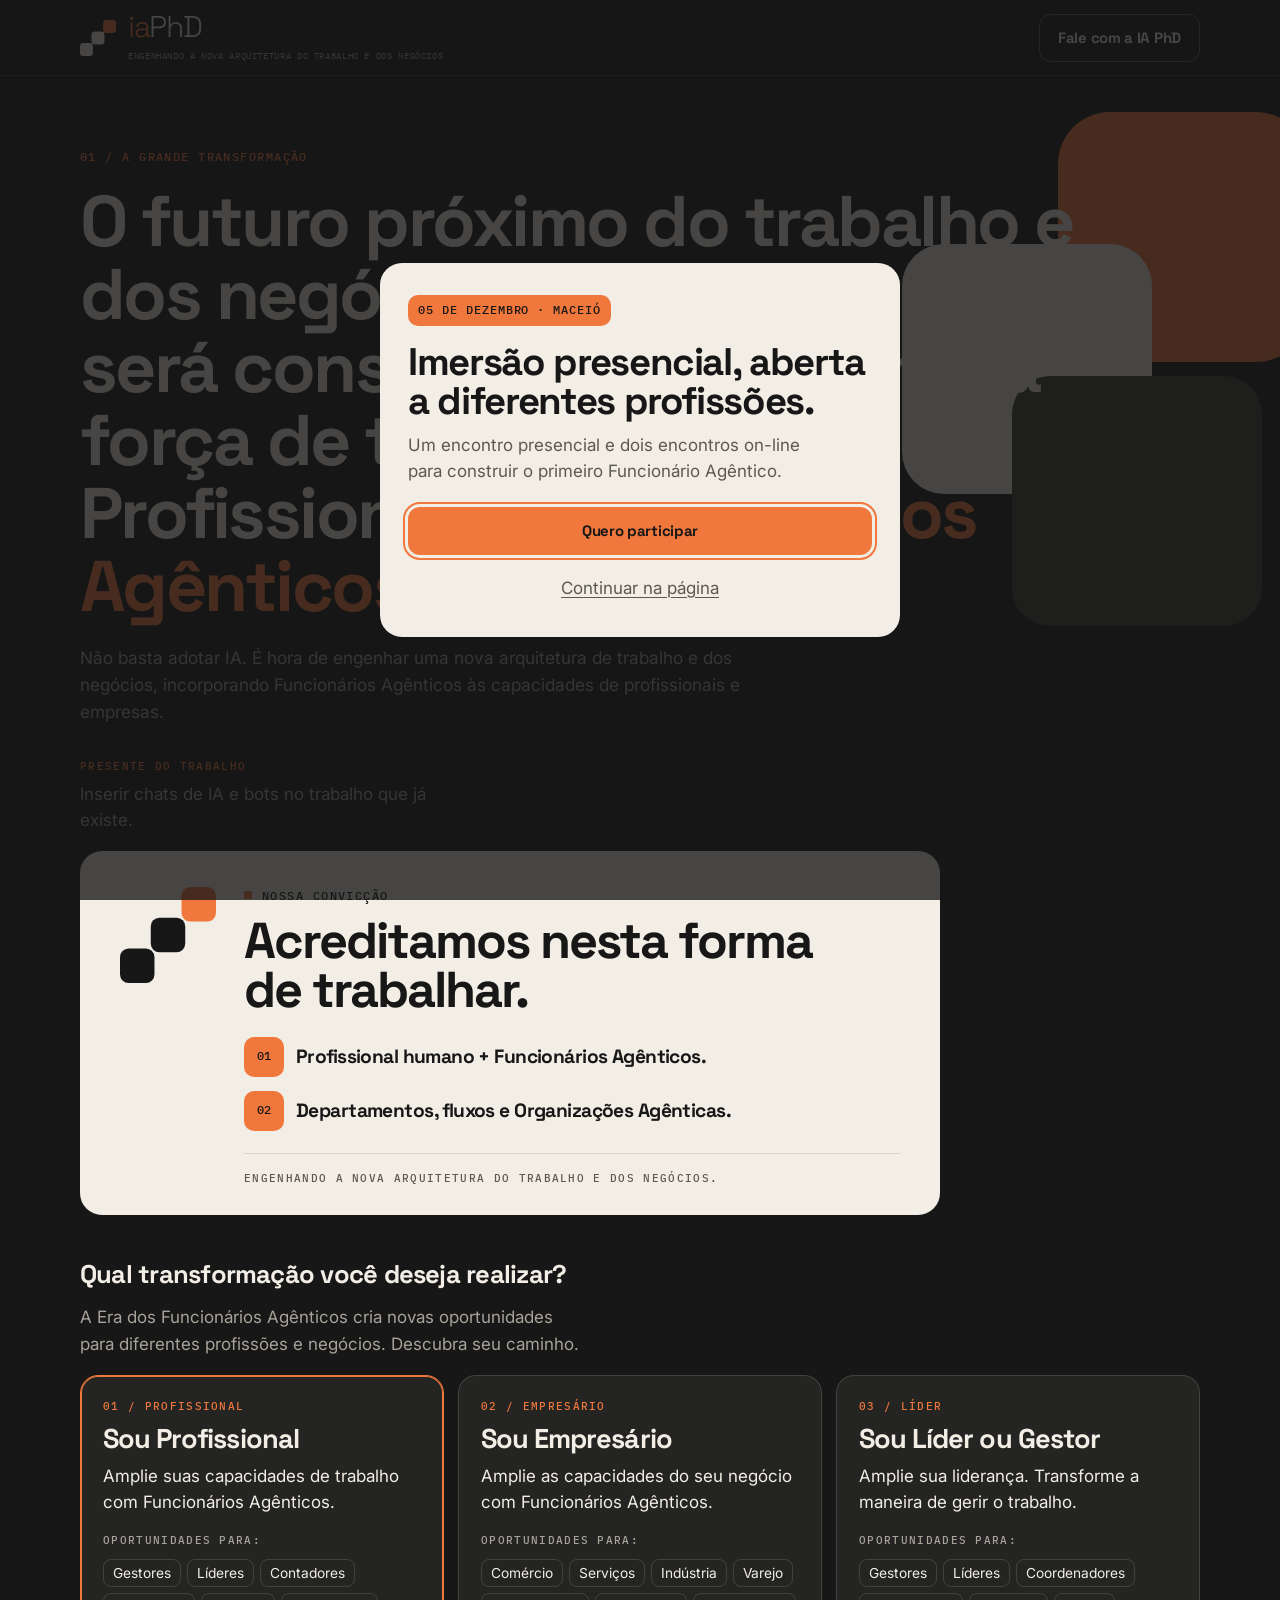
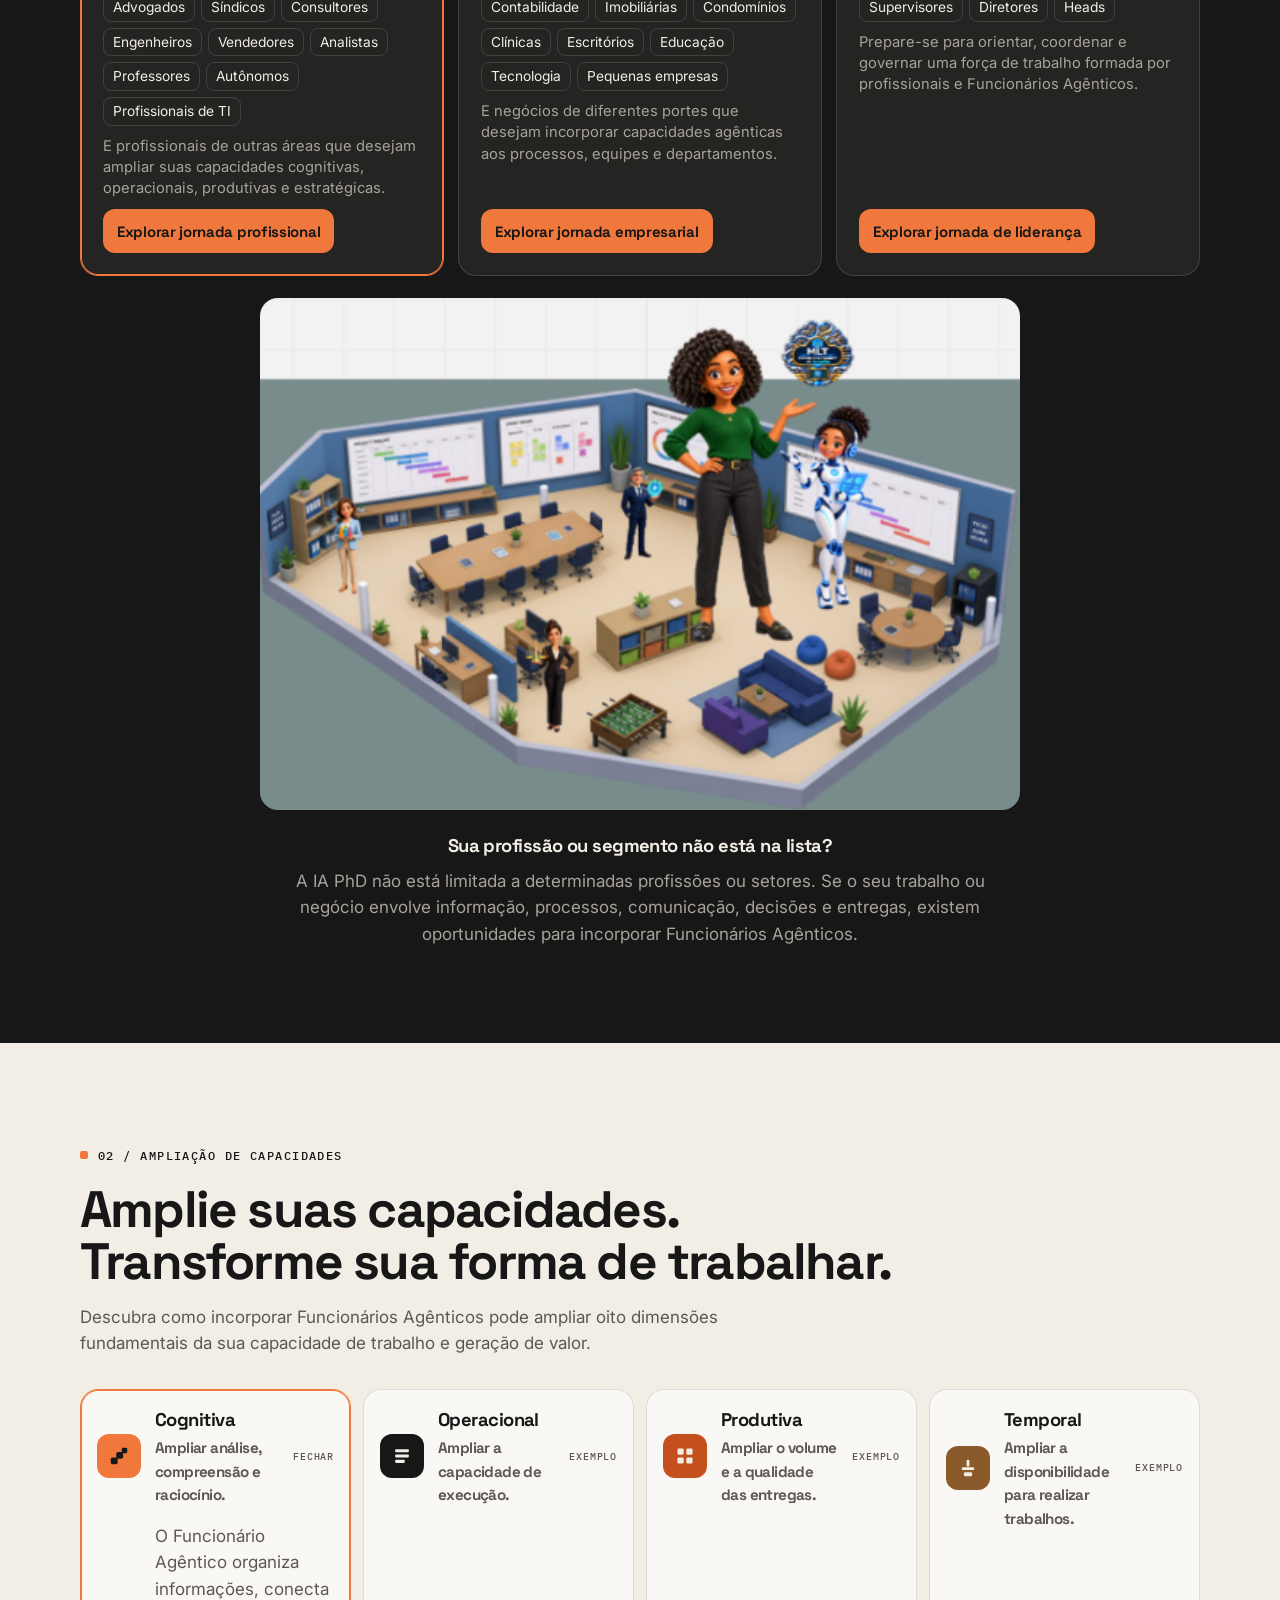
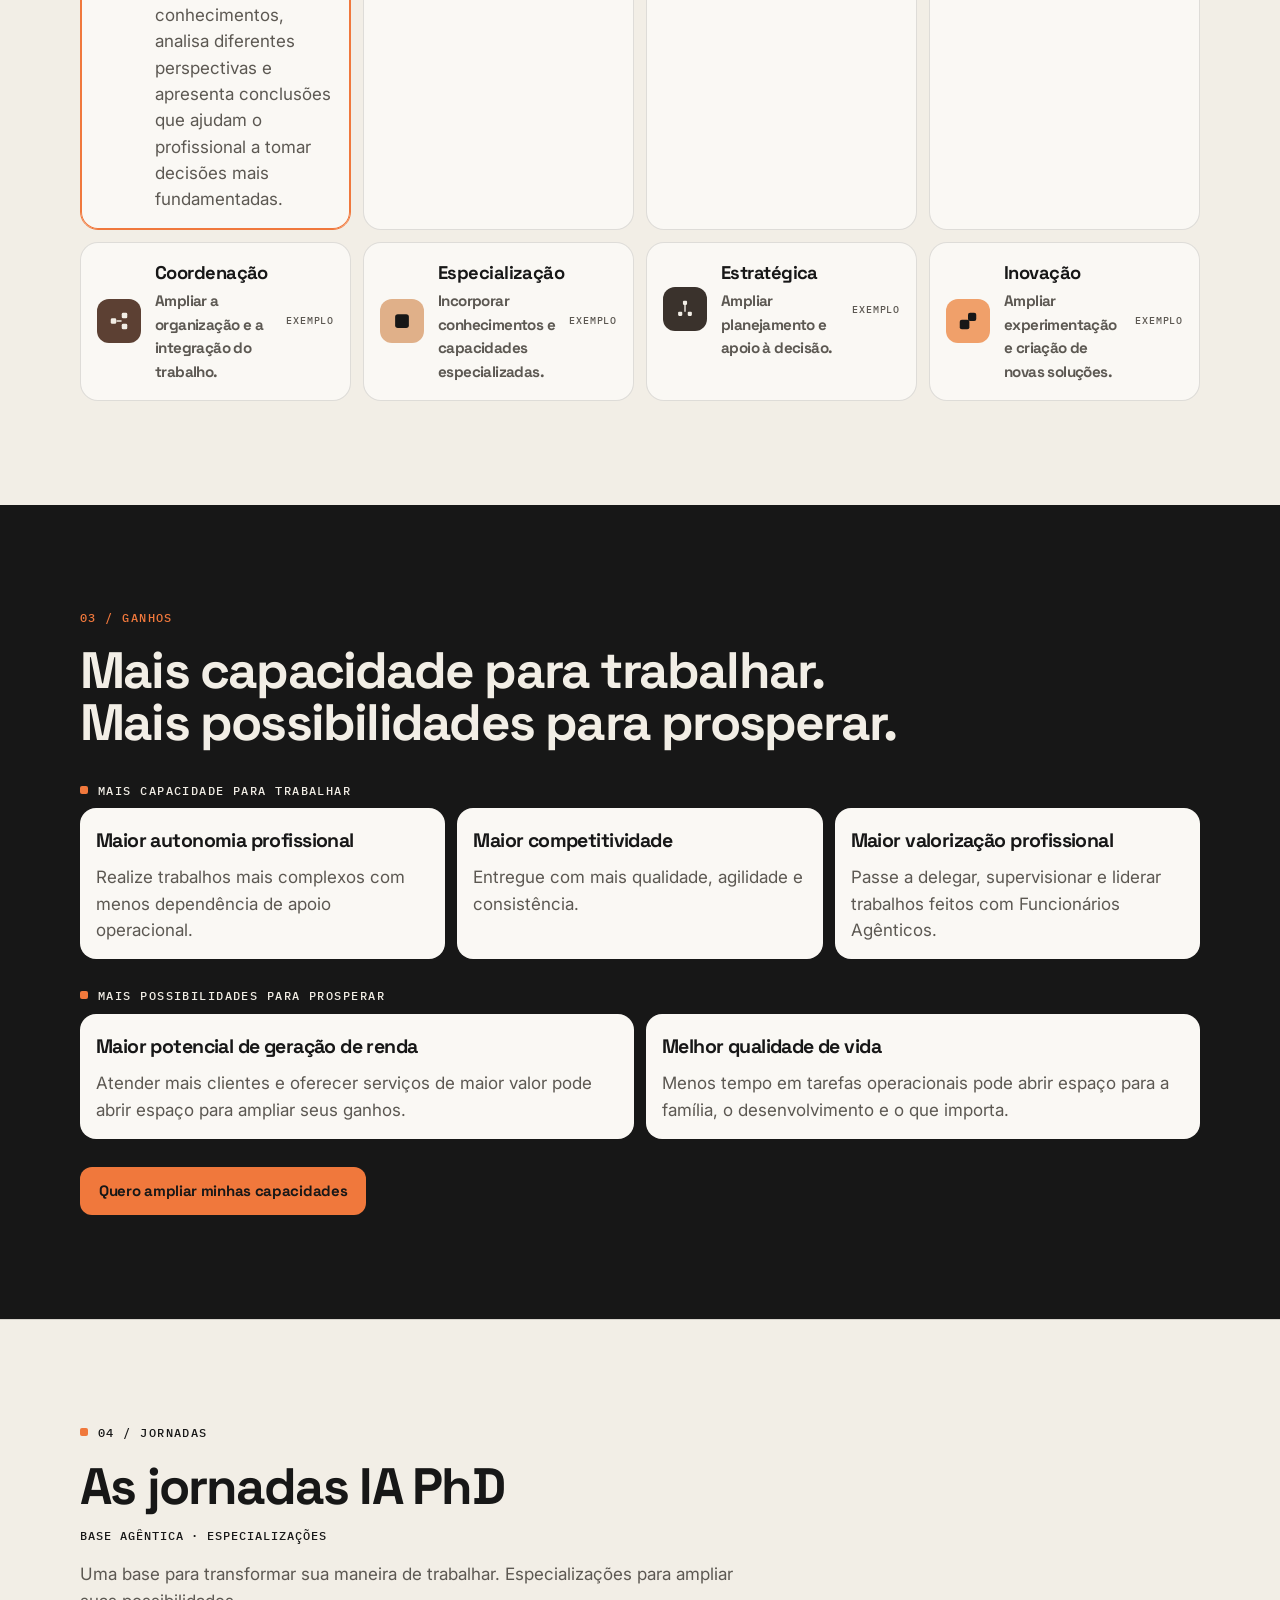
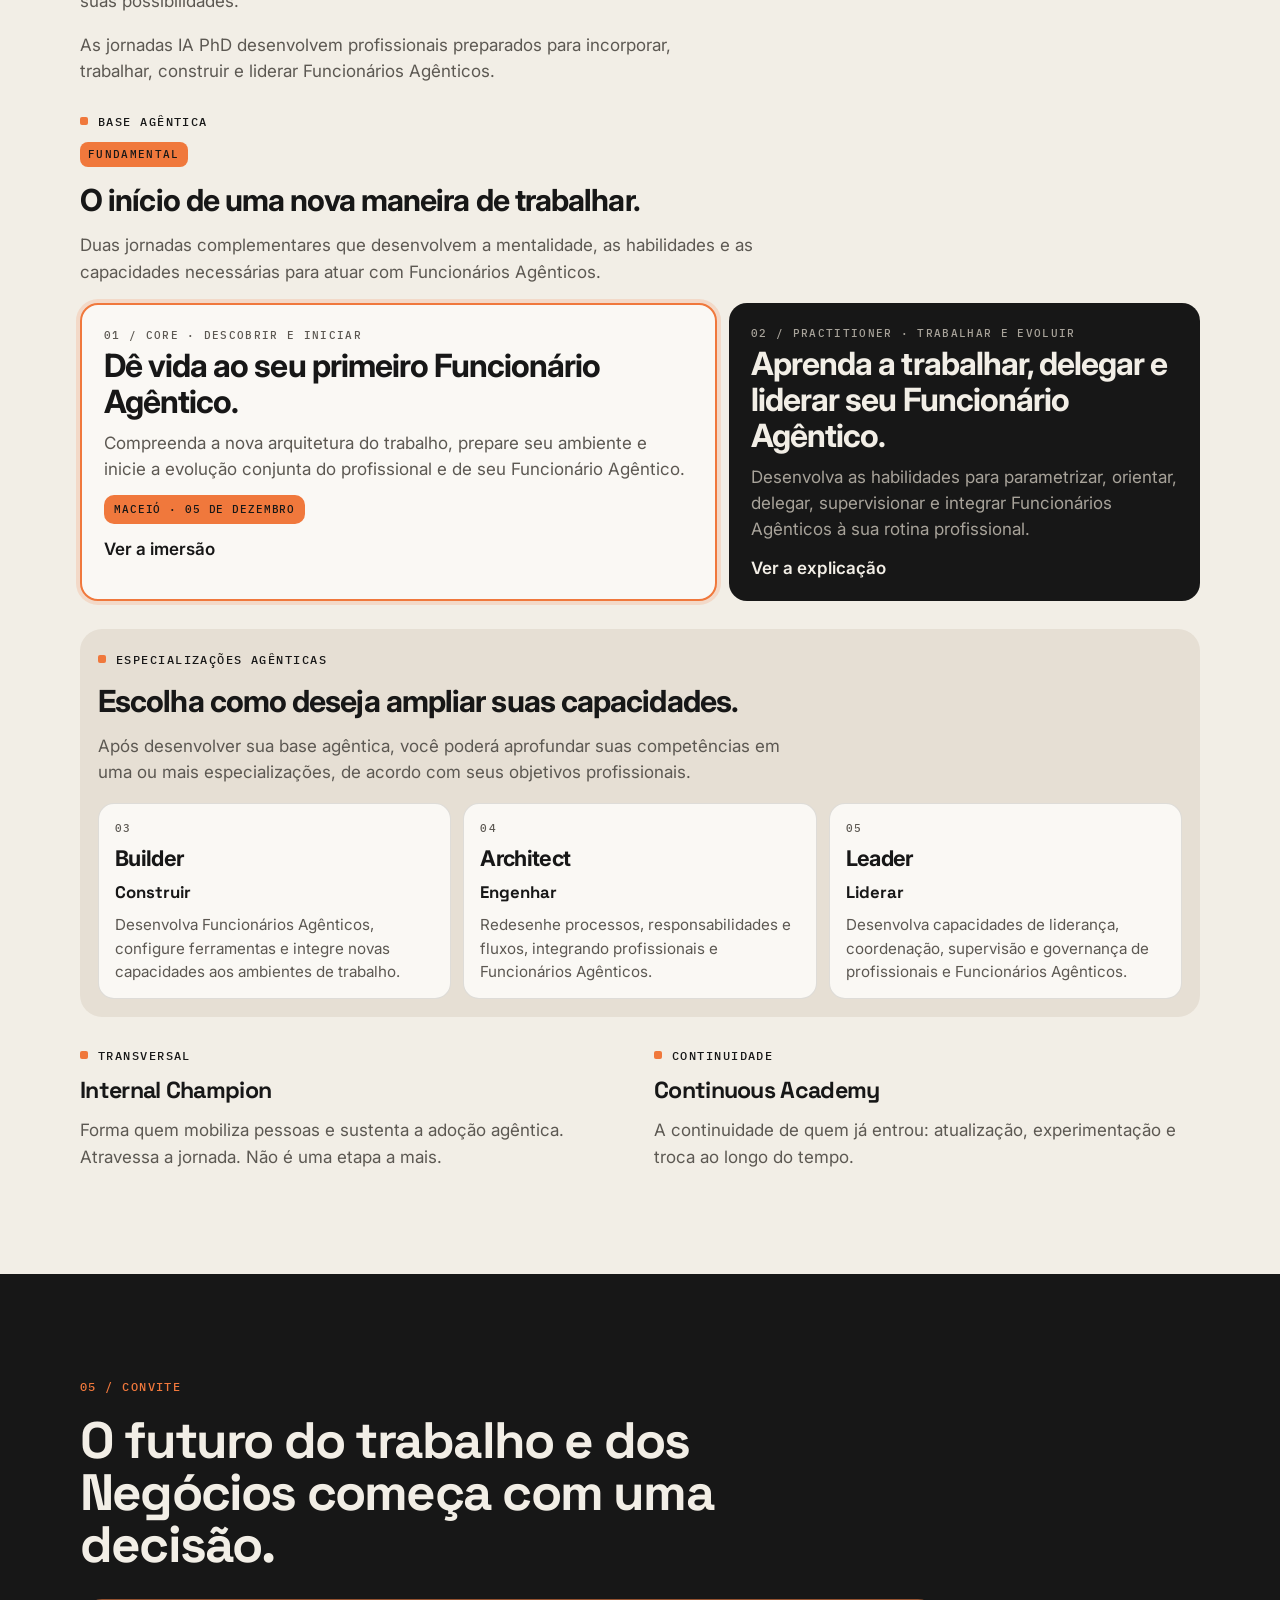
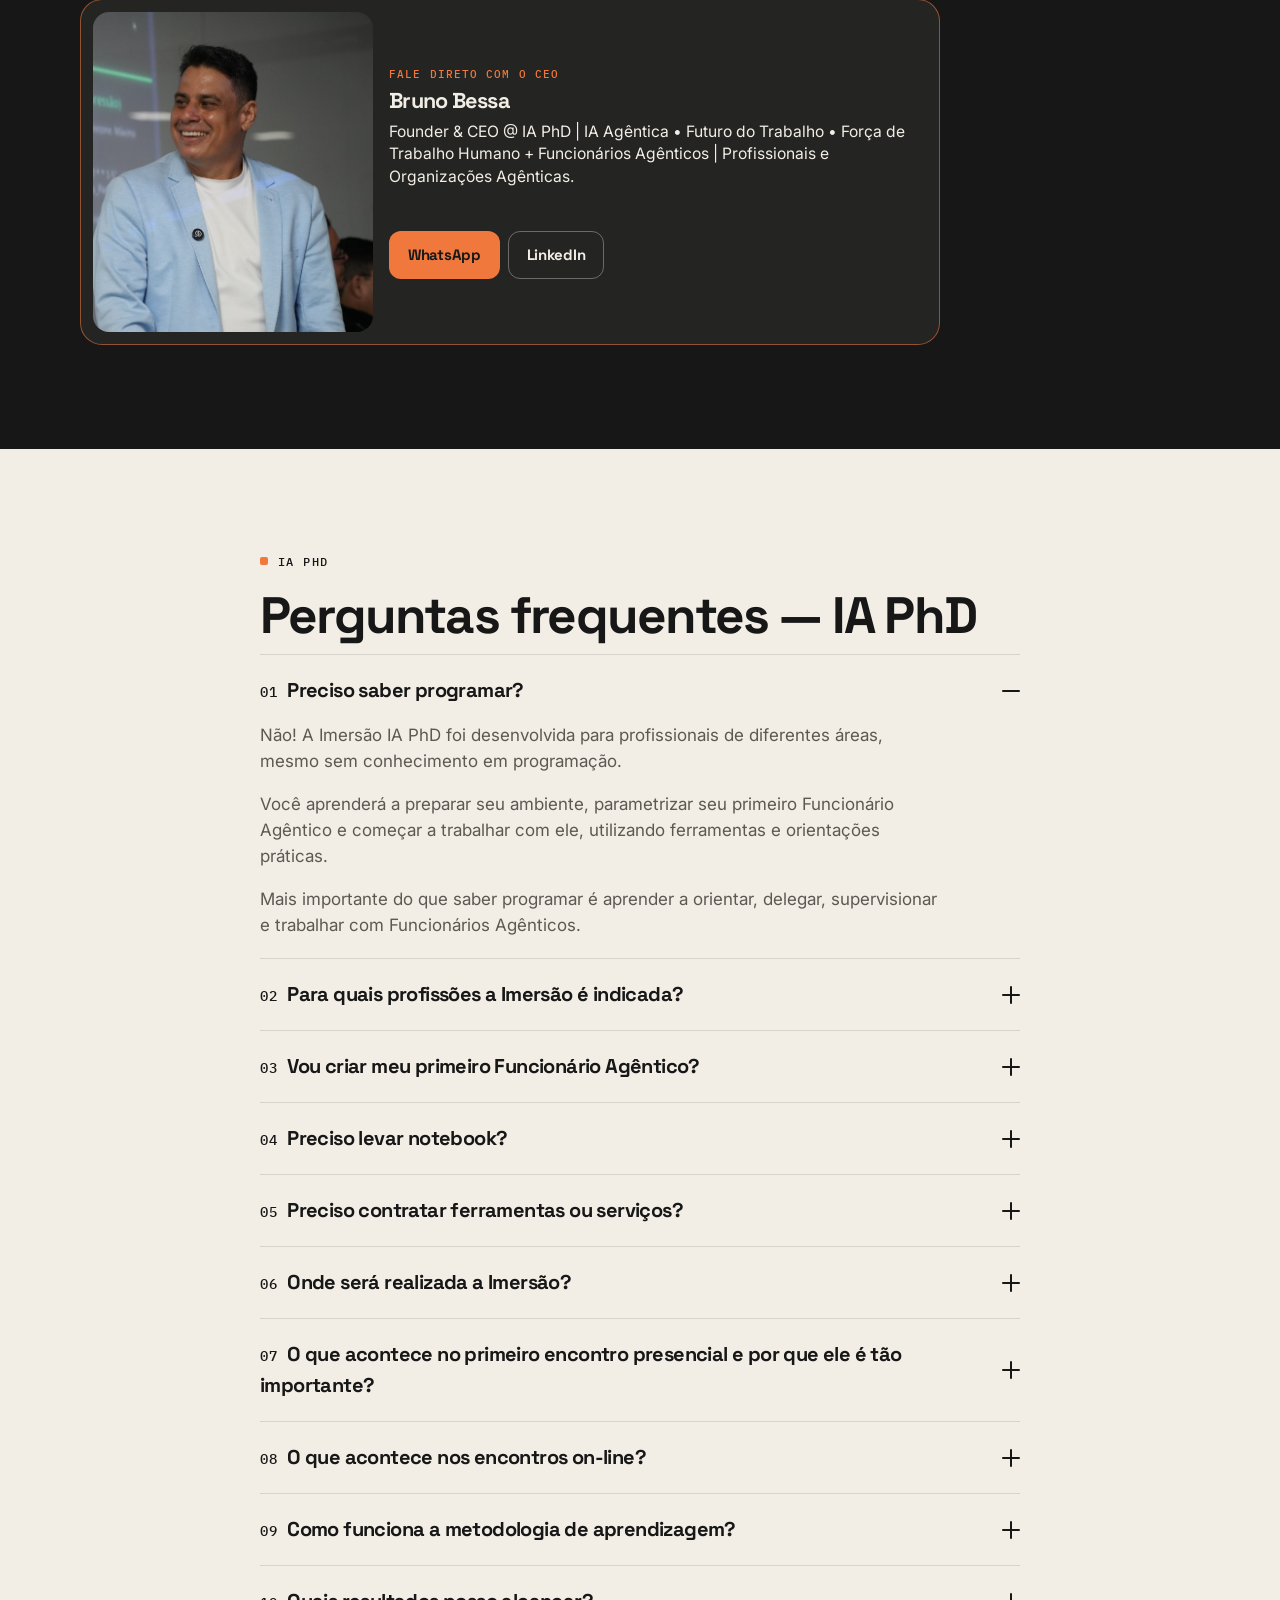
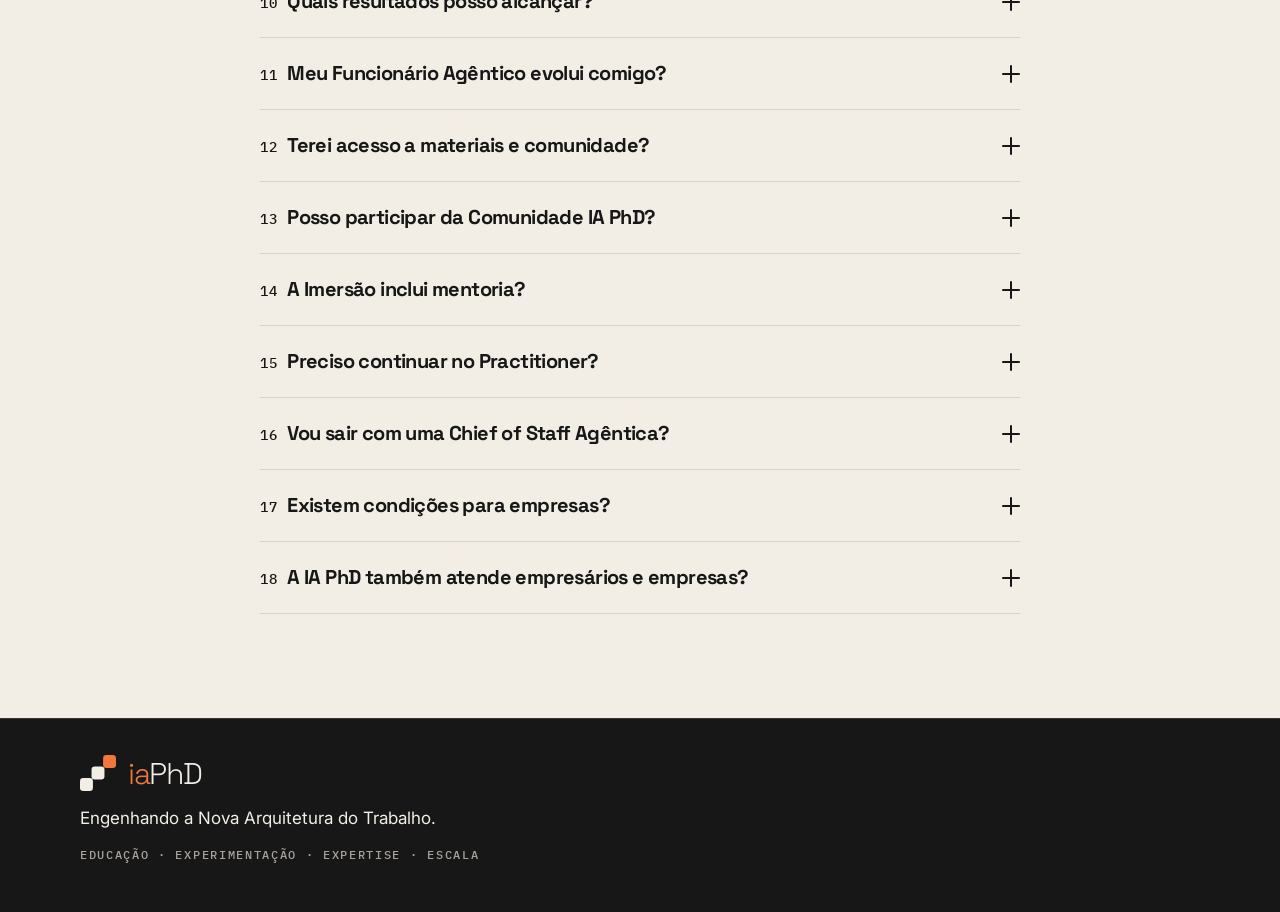
==== commit bd42df1c: "Padroniza o termo institucional Funcionário Agêntico em todas as páginas. Co-authored-by: Cursor <cu" ====
--- a/index.html
+++ b/index.html
@@ -192,10 +192,10 @@
           </a>
         </div>
         <figure class="pro choice-scene" id="cena-profissional">
-          <img src="midia/cena-profissional.png" alt="Profissional e Funcionária Agêntica no escritório. Selo MLN, Modelo de Linguagem de Negócio." width="522" height="351">
+          <img src="midia/cena-profissional.png" alt="Profissional e Funcionário Agêntico no escritório. Selo MLN, Modelo de Linguagem de Negócio." width="522" height="351">
         </figure>
         <figure class="lid choice-scene" id="cena-lider">
-          <img src="midia/cena-lider.png" alt="Líder com o selo MLN, Funcionária Agêntica e equipe no ambiente de trabalho." width="1024" height="659">
+          <img src="midia/cena-lider.png" alt="Líder com o selo MLN, Funcionário Agêntico e equipe no ambiente de trabalho." width="1024" height="659">
         </figure>
         <figure class="biz choice-scene" id="cena-negocio">
           <img src="midia/cena-negocio.png" alt="Escritório com profissionais e Funcionários Agênticos. Selo MLN, Modelo de Linguagem de Negócio." width="1024" height="728">
@@ -219,7 +219,7 @@
               <span class="dim-copy"><span class="dim-name">Cognitiva</span><span class="dim-line">Ampliar análise, compreensão e raciocínio.</span></span>
               <span class="dim-more"></span>
             </summary>
-            <p class="dim-example"><span class="pro">A Funcionária Agêntica organiza informações, conecta conhecimentos, analisa diferentes perspectivas e apresenta conclusões que ajudam o profissional a tomar decisões mais fundamentadas.</span></p>
+            <p class="dim-example"><span class="pro">O Funcionário Agêntico organiza informações, conecta conhecimentos, analisa diferentes perspectivas e apresenta conclusões que ajudam o profissional a tomar decisões mais fundamentadas.</span></p>
           </details>
           <details class="dim" name="dimensoes" style="--dim:#171717; --glyph:#F2EEE6">
             <summary>
@@ -227,7 +227,7 @@
               <span class="dim-copy"><span class="dim-name">Operacional</span><span class="dim-line">Ampliar a capacidade de execução.</span></span>
               <span class="dim-more"></span>
             </summary>
-            <p class="dim-example"><span class="pro">A Funcionária Agêntica assume atividades operacionais, executa tarefas e conduz processos dentro dos limites estabelecidos, liberando o profissional para trabalhos de maior valor.</span><span class="biz">Etapas recorrentes de um processo passam a ser executadas por Funcionários Agênticos, com supervisão do departamento.</span></p>
+            <p class="dim-example"><span class="pro">O Funcionário Agêntico assume atividades operacionais, executa tarefas e conduz processos dentro dos limites estabelecidos, liberando o profissional para trabalhos de maior valor.</span><span class="biz">Etapas recorrentes de um processo passam a ser executadas por Funcionários Agênticos, com supervisão do departamento.</span></p>
           </details>
           <details class="dim" name="dimensoes" style="--dim:#C4511D; --glyph:#F2EEE6">
             <summary>
@@ -235,7 +235,7 @@
               <span class="dim-copy"><span class="dim-name">Produtiva</span><span class="dim-line">Ampliar o volume e a qualidade das entregas.</span></span>
               <span class="dim-more"></span>
             </summary>
-            <p class="dim-example"><span class="pro">A Funcionária Agêntica trabalha em conjunto com o profissional, aumentando a capacidade de produzir mais entregas, com qualidade, padronização e menor esforço operacional.</span><span class="biz">Um departamento pode aumentar o volume de entregas que a equipe consegue revisar e concluir.</span></p>
+            <p class="dim-example"><span class="pro">O Funcionário Agêntico trabalha em conjunto com o profissional, aumentando a capacidade de produzir mais entregas, com qualidade, padronização e menor esforço operacional.</span><span class="biz">Um departamento pode aumentar o volume de entregas que a equipe consegue revisar e concluir.</span></p>
           </details>
           <details class="dim" name="dimensoes" style="--dim:#8A5A2B; --glyph:#F2EEE6">
             <summary>
@@ -243,7 +243,7 @@
               <span class="dim-copy"><span class="dim-name">Temporal</span><span class="dim-line">Ampliar a disponibilidade para realizar trabalhos.</span></span>
               <span class="dim-more"></span>
             </summary>
-            <p class="dim-example"><span class="pro">A Funcionária Agêntica pode executar trabalhos em diferentes horários, inclusive enquanto o profissional realiza outras atividades, garantindo maior continuidade operacional dentro dos limites estabelecidos.</span><span class="biz">Demandas que não exigem presença contínua encontram capacidade disponível no processo, com supervisão.</span></p>
+            <p class="dim-example"><span class="pro">O Funcionário Agêntico pode executar trabalhos em diferentes horários, inclusive enquanto o profissional realiza outras atividades, garantindo maior continuidade operacional dentro dos limites estabelecidos.</span><span class="biz">Demandas que não exigem presença contínua encontram capacidade disponível no processo, com supervisão.</span></p>
           </details>
           <details class="dim" name="dimensoes" style="--dim:#5C4033; --glyph:#F2EEE6">
             <summary>
@@ -251,7 +251,7 @@
               <span class="dim-copy"><span class="dim-name">Coordenação</span><span class="dim-line">Ampliar a organização e a integração do trabalho.</span></span>
               <span class="dim-more"></span>
             </summary>
-            <p class="dim-example"><span class="pro">A Funcionária Agêntica organiza demandas, distribui responsabilidades, acompanha prazos e coordena a execução entre profissionais e Funcionários Agênticos, mantendo o trabalho integrado e alinhado aos objetivos.</span><span class="biz">Os fluxos entre pessoas e Funcionários Agênticos ficam visíveis: o que entra, quem faz e o que pede supervisão.</span></p>
+            <p class="dim-example"><span class="pro">O Funcionário Agêntico organiza demandas, distribui responsabilidades, acompanha prazos e coordena a execução entre profissionais e Funcionários Agênticos, mantendo o trabalho integrado e alinhado aos objetivos.</span><span class="biz">Os fluxos entre pessoas e Funcionários Agênticos ficam visíveis: o que entra, quem faz e o que pede supervisão.</span></p>
           </details>
           <details class="dim" name="dimensoes" style="--dim:#E0B089; --glyph:#171717">
             <summary>
@@ -259,7 +259,7 @@
               <span class="dim-copy"><span class="dim-name">Especialização</span><span class="dim-line">Incorporar conhecimentos e capacidades especializadas.</span></span>
               <span class="dim-more"></span>
             </summary>
-            <p class="dim-example"><span class="pro">A Funcionária Agêntica incorpora conhecimentos, métodos e habilidades especializadas, permitindo ao profissional acessar novas competências e realizar trabalhos que antes dependiam de especialistas.</span><span class="biz">Um departamento incorpora um conhecimento especializado parametrizado, sem depender de uma única pessoa.</span></p>
+            <p class="dim-example"><span class="pro">O Funcionário Agêntico incorpora conhecimentos, métodos e habilidades especializadas, permitindo ao profissional acessar novas competências e realizar trabalhos que antes dependiam de especialistas.</span><span class="biz">Um departamento incorpora um conhecimento especializado parametrizado, sem depender de uma única pessoa.</span></p>
           </details>
           <details class="dim" name="dimensoes" style="--dim:#3A322C; --glyph:#F2EEE6">
             <summary>
@@ -267,7 +267,7 @@
               <span class="dim-copy"><span class="dim-name">Estratégica</span><span class="dim-line">Ampliar planejamento e apoio à decisão.</span></span>
               <span class="dim-more"></span>
             </summary>
-            <p class="dim-example"><span class="pro">Ela demonstra que a Funcionária Agêntica não apenas organiza informações, mas pode atuar como uma capacidade estratégica incorporada à força de trabalho, contribuindo para o planejamento e a avaliação de decisões.</span><span class="biz">A gestão recebe cenários e trade-offs preparados para a decisão do negócio.</span></p>
+            <p class="dim-example"><span class="pro">Ela demonstra que o Funcionário Agêntico não apenas organiza informações, mas pode atuar como uma capacidade estratégica incorporada à força de trabalho, contribuindo para o planejamento e a avaliação de decisões.</span><span class="biz">A gestão recebe cenários e trade-offs preparados para a decisão do negócio.</span></p>
           </details>
           <details class="dim" name="dimensoes" style="--dim:#F0A06A; --glyph:#171717">
             <summary>
@@ -275,7 +275,7 @@
               <span class="dim-copy"><span class="dim-name">Inovação</span><span class="dim-line">Ampliar experimentação e criação de novas soluções.</span></span>
               <span class="dim-more"></span>
             </summary>
-            <p class="dim-example"><span class="pro">A Funcionária Agêntica identifica oportunidades, propõe ideias, desenvolve alternativas e apoia a experimentação de novas soluções, permitindo ao profissional inovar com mais agilidade e menor esforço.</span><span class="biz">A organização testa um processo novo num recorte, valida e só então amplia.</span></p>
+            <p class="dim-example"><span class="pro">O Funcionário Agêntico identifica oportunidades, propõe ideias, desenvolve alternativas e apoia a experimentação de novas soluções, permitindo ao profissional inovar com mais agilidade e menor esforço.</span><span class="biz">A organização testa um processo novo num recorte, valida e só então amplia.</span></p>
           </details>
         </div>
       </div>
@@ -349,14 +349,14 @@
             <div class="track-cards track-cards-base">
               <a class="track-card track-card-core" href="imersao/">
                 <p class="journey-code">01 / Core · Descobrir e iniciar</p>
-                <h3>Dê vida à sua primeira Funcionária Agêntica.</h3>
-                <p>Compreenda a nova arquitetura do trabalho, prepare seu ambiente e inicie a evolução conjunta do profissional e de sua Funcionária Agêntica.</p>
+                <h3>Dê vida ao seu primeiro Funcionário Agêntico.</h3>
+                <p>Compreenda a nova arquitetura do trabalho, prepare seu ambiente e inicie a evolução conjunta do profissional e de seu Funcionário Agêntico.</p>
                 <span class="open-flag">Maceió · 05 de dezembro</span>
                 <span class="map-more">Ver a imersão</span>
               </a>
               <a class="track-card track-card-practice" href="practitioner/">
                 <p class="journey-code">02 / Practitioner · Trabalhar e evoluir</p>
-                <h3>Aprenda a trabalhar, delegar e liderar sua Funcionária Agêntica.</h3>
+                <h3>Aprenda a trabalhar, delegar e liderar seu Funcionário Agêntico.</h3>
                 <p>Desenvolva as habilidades para parametrizar, orientar, delegar, supervisionar e integrar Funcionários Agênticos à sua rotina profissional.</p>
                 <span class="map-more">Ver a explicação</span>
               </a>
@@ -406,7 +406,7 @@
           <a class="track-card track-card-core biz-first" href="imersao/">
             <p class="journey-code">01 / Primeiro passo</p>
             <h3>Imersão Agentic Core e Practitioner</h3>
-            <p>A base para começar. A edição aberta é a Imersão Agentic Core, presencial em Maceió, em 5 de dezembro de 2026. O Practitioner é a continuidade dessa base, no trabalho com a Funcionária Agêntica.</p>
+            <p>A base para começar. A edição aberta é a Imersão Agentic Core, presencial em Maceió, em 5 de dezembro de 2026. O Practitioner é a continuidade dessa base, no trabalho com o Funcionário Agêntico.</p>
             <span class="open-flag">Maceió · 05 de dezembro</span>
             <span class="map-more">Ver a imersão</span>
           </a>
@@ -494,7 +494,7 @@
           <details open>
             <summary><span><span class="faq-num">01</span>Preciso saber programar?</span><span class="plus" aria-hidden="true"></span></summary>
             <p>Não! A Imersão IA PhD foi desenvolvida para profissionais de diferentes áreas, mesmo sem conhecimento em programação.</p>
-            <p>Você aprenderá a preparar seu ambiente, parametrizar sua primeira Funcionária Agêntica e começar a trabalhar com ela, utilizando ferramentas e orientações práticas.</p>
+            <p>Você aprenderá a preparar seu ambiente, parametrizar seu primeiro Funcionário Agêntico e começar a trabalhar com ele, utilizando ferramentas e orientações práticas.</p>
             <p>Mais importante do que saber programar é aprender a orientar, delegar, supervisionar e trabalhar com Funcionários Agênticos.</p>
           </details>
           <details>
@@ -504,15 +504,15 @@
             <p>O futuro do trabalho não é exclusivo de uma profissão. É uma nova realidade para todos os profissionais.</p>
           </details>
           <details>
-            <summary><span><span class="faq-num">03</span>Vou criar minha primeira Funcionária Agêntica?</span><span class="plus" aria-hidden="true"></span></summary>
-            <p>Sim! Durante a Imersão IA PhD, você dará os primeiros passos na criação da sua Funcionária Agêntica, definindo sua identidade, papel, responsabilidades, conhecimentos, habilidades e limites de atuação.</p>
-            <p>Você também aprenderá a orientá-la, delegar tarefas, supervisionar suas atividades e realizar as primeiras experiências práticas.</p>
-            <p>E esse é apenas o começo! Você iniciará uma jornada de evolução conjunta, desenvolvendo suas habilidades profissionais enquanto amplia progressivamente as capacidades da sua Funcionária Agêntica.</p>
+            <summary><span><span class="faq-num">03</span>Vou criar meu primeiro Funcionário Agêntico?</span><span class="plus" aria-hidden="true"></span></summary>
+            <p>Sim! Durante a Imersão IA PhD, você dará os primeiros passos na criação do seu Funcionário Agêntico, definindo sua identidade, papel, responsabilidades, conhecimentos, habilidades e limites de atuação. Nessa identidade, você pode escolher uma representação masculina ou feminina, com nome, personalidade e características.</p>
+            <p>Você também aprenderá a orientá-lo, delegar tarefas, supervisionar suas atividades e realizar as primeiras experiências práticas.</p>
+            <p>E esse é apenas o começo! Você iniciará uma jornada de evolução conjunta, desenvolvendo suas habilidades profissionais enquanto amplia progressivamente as capacidades do seu Funcionário Agêntico.</p>
           </details>
           <details>
             <summary><span><span class="faq-num">04</span>Preciso levar notebook?</span><span class="plus" aria-hidden="true"></span></summary>
             <p>Sim! Como a Imersão IA PhD é uma experiência prática, é necessário levar seu próprio notebook.</p>
-            <p>Durante a Imersão, você utilizará o IA PhD Education, nossa plataforma tecnológica imersiva, para realizar experimentações e dar os primeiros passos na criação e parametrização da sua Funcionária Agêntica.</p>
+            <p>Durante a Imersão, você utilizará o IA PhD Education, nossa plataforma tecnológica imersiva, para realizar experimentações e dar os primeiros passos na criação e parametrização do seu Funcionário Agêntico.</p>
             <p>Você não vai apenas assistir. Vai aprender, experimentar e colocar a mão na massa!</p>
           </details>
           <details>
@@ -535,14 +535,14 @@
             <p>O primeiro encontro presencial é um dos momentos mais importantes da Imersão IA PhD.</p>
             <p>Nosso compromisso é ajudar você a compreender a mentalidade da Era dos Funcionários Agênticos e experimentar, na prática, uma nova forma de trabalhar.</p>
             <p>Por isso, os IA PhDs estarão ao seu lado, oferecendo acompanhamento próximo e orientação individualizada, respeitando o ritmo e as necessidades de cada participante.</p>
-            <p>Queremos pegar na sua mão, ajudar a superar as primeiras dificuldades e acompanhar seus primeiros passos na criação e parametrização da sua Funcionária Agêntica.</p>
+            <p>Queremos pegar na sua mão, ajudar a superar as primeiras dificuldades e acompanhar seus primeiros passos na criação e parametrização do seu Funcionário Agêntico.</p>
             <p>Você não estará sozinho nessa descoberta. Nosso compromisso é ajudar cada participante a compreender, experimentar e sair do encontro confiante para continuar sua jornada.</p>
             <p>Conheça todas as atividades do encontro na <a class="text-link" href="imersao/programa/#agenda">programação completa da Imersão</a>.</p>
           </details>
           <details>
             <summary><span><span class="faq-num">08</span>O que acontece nos encontros on-line?</span><span class="plus" aria-hidden="true"></span></summary>
             <p>Os dois encontros on-line são a continuidade da experiência presencial, permitindo que você avance na sua jornada com o acompanhamento dos IA PhDs.</p>
-            <p>Nesses encontros, vamos compartilhar experiências, esclarecer dúvidas, superar dificuldades e orientar a evolução das suas habilidades profissionais e das capacidades da sua Funcionária Agêntica.</p>
+            <p>Nesses encontros, vamos compartilhar experiências, esclarecer dúvidas, superar dificuldades e orientar a evolução das suas habilidades profissionais e das capacidades do seu Funcionário Agêntico.</p>
             <p>Você terá a oportunidade de apresentar suas descobertas, aprender com os desafios de outros participantes e receber orientações para aplicar os conhecimentos à realidade do seu trabalho.</p>
             <p>Nosso compromisso é que você não apenas comece sua jornada, mas tenha apoio para continuar evoluindo.</p>
             <p>Porque a Era dos Funcionários Agênticos não se aprende em um único encontro. É uma jornada contínua de aprendizagem, experimentação e evolução.</p>
@@ -553,7 +553,7 @@
             <p>Nossa metodologia combina experiências imersivas, didática contextualizada, experimentação aplicada e aprendizagem compartilhada.</p>
             <p>Em vez de apenas assistir a aulas, você participa de experiências práticas, descobre os fundamentos no momento em que precisa aplicá-los e aprende com profissionais de diferentes áreas.</p>
             <p>Tudo isso com acompanhamento próximo dos IA PhDs e apoio do IA PhD Education, nossa plataforma tecnológica de aprendizagem e evolução.</p>
-            <p>O diferencial é o Protocolo Gênesis: enquanto você desenvolve novas habilidades profissionais, aprende a ampliar progressivamente as capacidades da sua Funcionária Agêntica.</p>
+            <p>O diferencial é o Protocolo Gênesis: enquanto você desenvolve novas habilidades profissionais, aprende a ampliar progressivamente as capacidades do seu Funcionário Agêntico.</p>
             <p>Aqui, você não aprende apenas sobre a Era dos Funcionários Agênticos. Você começa a vivê-la, na prática.</p>
           </details>
           <details>
@@ -563,20 +563,20 @@
             <ul>
               <li><strong>Desenvolver a mentalidade agêntica:</strong> compreender como profissionais e Funcionários Agênticos podem trabalhar juntos.</li>
               <li><strong>Preparar seu ambiente tecnológico:</strong> conhecer a infraestrutura necessária para começar sua jornada.</li>
-              <li><strong>Criar sua primeira Funcionária Agêntica:</strong> definir sua identidade, responsabilidades, conhecimentos, habilidades e limites.</li>
+              <li><strong>Criar seu primeiro Funcionário Agêntico:</strong> definir sua identidade, com representação masculina ou feminina, nome, personalidade e características, além de responsabilidades, conhecimentos, habilidades e limites.</li>
               <li><strong>Realizar experiências práticas:</strong> começar a orientar, delegar e supervisionar atividades.</li>
               <li><strong>Identificar oportunidades no seu trabalho:</strong> descobrir onde novas capacidades podem ampliar sua produtividade e atuação profissional.</li>
-              <li><strong>Iniciar sua evolução conjunta:</strong> desenvolver suas habilidades enquanto amplia progressivamente as capacidades da sua Funcionária Agêntica.</li>
+              <li><strong>Iniciar sua evolução conjunta:</strong> desenvolver suas habilidades enquanto amplia progressivamente as capacidades do seu Funcionário Agêntico.</li>
             </ul>
-            <p>O principal resultado não é apenas sair com uma Funcionária Agêntica. É começar a se tornar um profissional preparado para trabalhar com uma nova força de trabalho.</p>
+            <p>O principal resultado não é apenas sair com um Funcionário Agêntico. É começar a se tornar um profissional preparado para trabalhar com uma nova força de trabalho.</p>
             <p>Os resultados práticos evoluem conforme sua dedicação, suas experimentações e a aplicação dos conhecimentos à realidade do seu trabalho.</p>
           </details>
           <details>
-            <summary><span><span class="faq-num">11</span>Minha Funcionária Agêntica evolui comigo?</span><span class="plus" aria-hidden="true"></span></summary>
+            <summary><span><span class="faq-num">11</span>Meu Funcionário Agêntico evolui comigo?</span><span class="plus" aria-hidden="true"></span></summary>
             <p>Sim! Esse é um dos grandes diferenciais da metodologia IA PhD.</p>
-            <p>Acreditamos que a evolução deve acontecer simultaneamente: enquanto você desenvolve novas habilidades para orientar, delegar, supervisionar e liderar, sua Funcionária Agêntica pode ampliar seus conhecimentos, ferramentas, habilidades e responsabilidades.</p>
-            <p>Por meio do Protocolo Gênesis, você aprenderá a conduzir essa evolução conjunta, ampliando progressivamente as capacidades da sua Funcionária Agêntica, sempre com autonomia delimitada e supervisão profissional.</p>
-            <p>Você evolui como profissional. Sua Funcionária Agêntica evolui em capacidades. Juntos, vocês constroem uma nova forma de trabalhar.</p>
+            <p>Acreditamos que a evolução deve acontecer simultaneamente: enquanto você desenvolve novas habilidades para orientar, delegar, supervisionar e liderar, seu Funcionário Agêntico pode ampliar seus conhecimentos, ferramentas, habilidades e responsabilidades.</p>
+            <p>Por meio do Protocolo Gênesis, você aprenderá a conduzir essa evolução conjunta, ampliando progressivamente as capacidades do seu Funcionário Agêntico, sempre com autonomia delimitada e supervisão profissional.</p>
+            <p>Você evolui como profissional. Seu Funcionário Agêntico evolui em capacidades. Juntos, vocês constroem uma nova forma de trabalhar.</p>
             <p>E essa jornada começa na Imersão IA PhD!</p>
           </details>
           <details>
@@ -595,7 +595,7 @@
           </details>
           <details>
             <summary><span><span class="faq-num">14</span>A Imersão inclui mentoria?</span><span class="plus" aria-hidden="true"></span></summary>
-            <p>A Imersão IA PhD inclui acompanhamento próximo dos IA PhDs durante o encontro presencial e os dois encontros on-line, com orientações práticas, esclarecimento de dúvidas e apoio na criação e evolução da sua primeira Funcionária Agêntica.</p>
+            <p>A Imersão IA PhD inclui acompanhamento próximo dos IA PhDs durante o encontro presencial e os dois encontros on-line, com orientações práticas, esclarecimento de dúvidas e apoio na criação e evolução do seu primeiro Funcionário Agêntico.</p>
             <p>A mentoria individual não está incluída na inscrição regular, mas poderá ser oferecida como benefício em condições promocionais específicas.</p>
             <p>Para quem deseja aprofundar sua jornada, a IA PhD também oferece programas de mentoria personalizados, voltados ao desenvolvimento de capacidades profissionais e agênticas e à aplicação prática no trabalho.</p>
             <p>Nosso compromisso é que você tenha orientação para começar e oportunidades para continuar evoluindo.</p>
@@ -603,17 +603,17 @@
           <details>
             <summary><span><span class="faq-num">15</span>Preciso continuar no Practitioner?</span><span class="plus" aria-hidden="true"></span></summary>
             <p>Não! A continuidade no IA PhD Practitioner é uma escolha sua.</p>
-            <p>A Imersão foi desenvolvida para proporcionar uma transformação fundamental: compreender a mentalidade da Era dos Funcionários Agênticos, preparar seu ambiente e dar os primeiros passos na criação e parametrização da sua Funcionária Agêntica.</p>
+            <p>A Imersão foi desenvolvida para proporcionar uma transformação fundamental: compreender a mentalidade da Era dos Funcionários Agênticos, preparar seu ambiente e dar os primeiros passos na criação e parametrização do seu Funcionário Agêntico.</p>
             <p>Se desejar avançar, o Practitioner é a próxima jornada, na qual você aprofundará suas habilidades para orientar, delegar, supervisionar e trabalhar de forma mais efetiva com Funcionários Agênticos, ampliando progressivamente suas capacidades.</p>
             <p>A Imersão é o seu ponto de partida. Até onde você deseja evoluir é uma decisão sua.</p>
           </details>
           <details>
             <summary><span><span class="faq-num">16</span>Vou sair com uma Chief of Staff Agêntica?</span><span class="plus" aria-hidden="true"></span></summary>
             <p>Ainda não! A Imersão IA PhD é o primeiro passo dessa jornada.</p>
-            <p>Você aprenderá a mentalidade da Era dos Funcionários Agênticos, preparará seu ambiente tecnológico e começará a criar e parametrizar sua primeira Funcionária Agêntica.</p>
-            <p>A Chief of Staff Agêntica representa um estágio mais avançado de evolução, no qual uma Funcionária Agêntica assume responsabilidades de coordenação e orquestração de outros Funcionários Agênticos, respeitando os limites de autonomia e a supervisão profissional.</p>
-            <p>Para chegar lá, será necessário evoluir progressivamente suas habilidades profissionais e as capacidades da sua Funcionária Agêntica.</p>
-            <p>Primeiro, você aprende a trabalhar com uma Funcionária Agêntica. Depois, evolui para liderar uma força de trabalho agêntica.</p>
+            <p>Você aprenderá a mentalidade da Era dos Funcionários Agênticos, preparará seu ambiente tecnológico e começará a criar e parametrizar seu primeiro Funcionário Agêntico.</p>
+            <p>A Chief of Staff Agêntica representa um estágio mais avançado de evolução, no qual um Funcionário Agêntico assume responsabilidades de coordenação e orquestração de outros Funcionários Agênticos, respeitando os limites de autonomia e a supervisão profissional.</p>
+            <p>Para chegar lá, será necessário evoluir progressivamente suas habilidades profissionais e as capacidades do seu Funcionário Agêntico.</p>
+            <p>Primeiro, você aprende a trabalhar com um Funcionário Agêntico. Depois, evolui para liderar uma força de trabalho agêntica.</p>
             <p>Essa é a jornada que começa na Imersão IA PhD.</p>
           </details>
           <details>
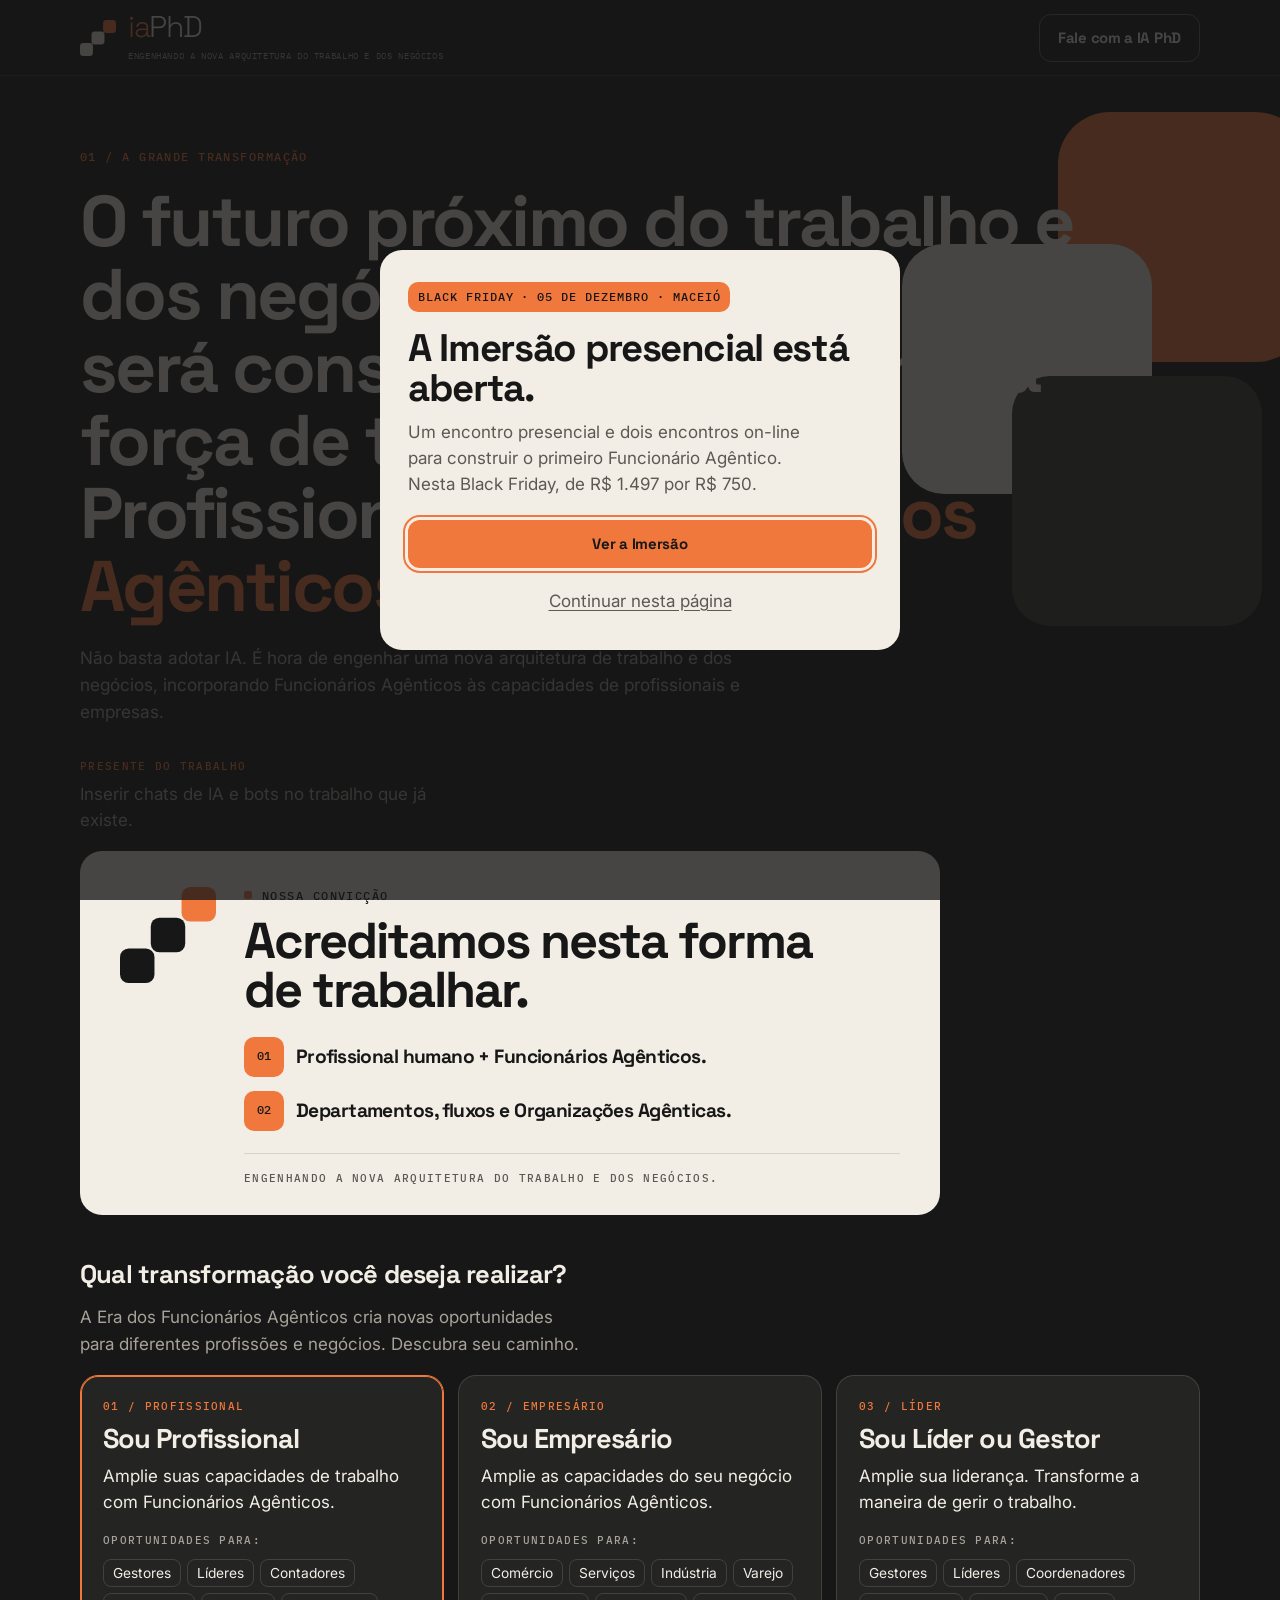
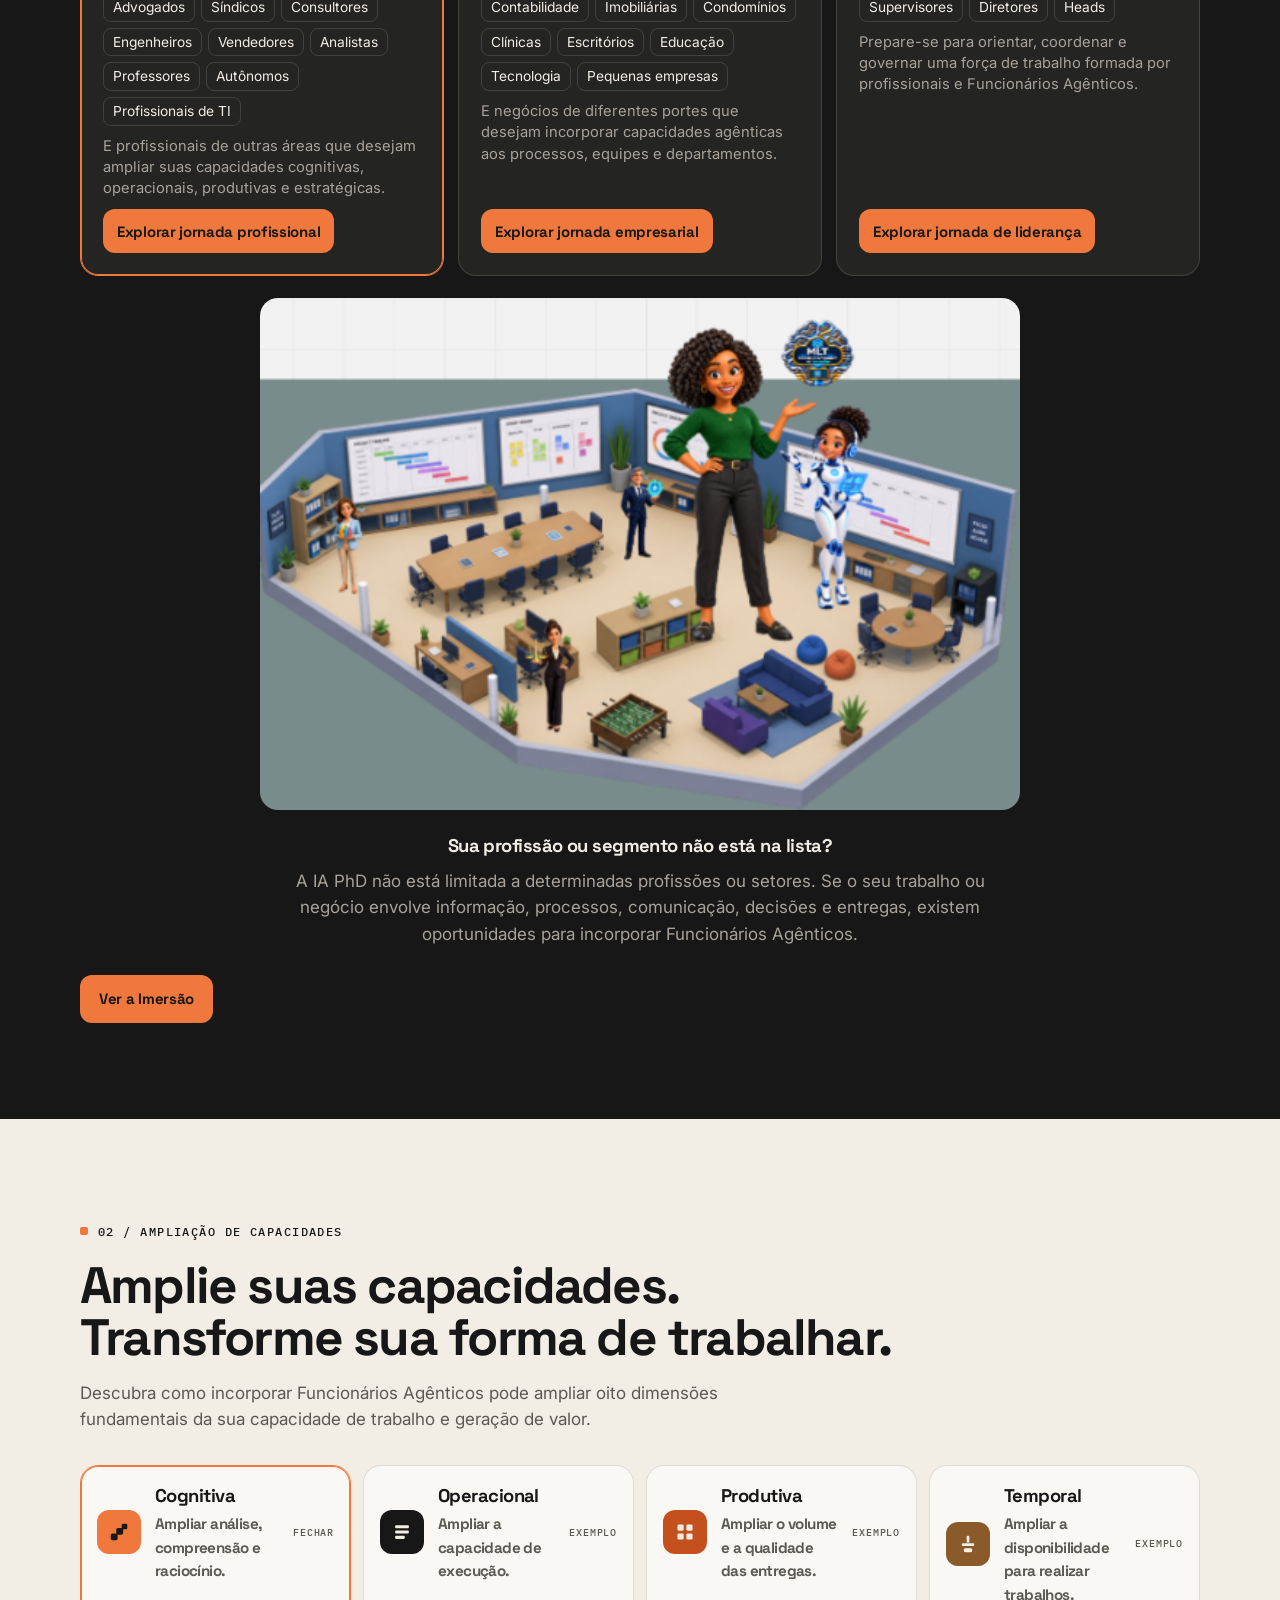
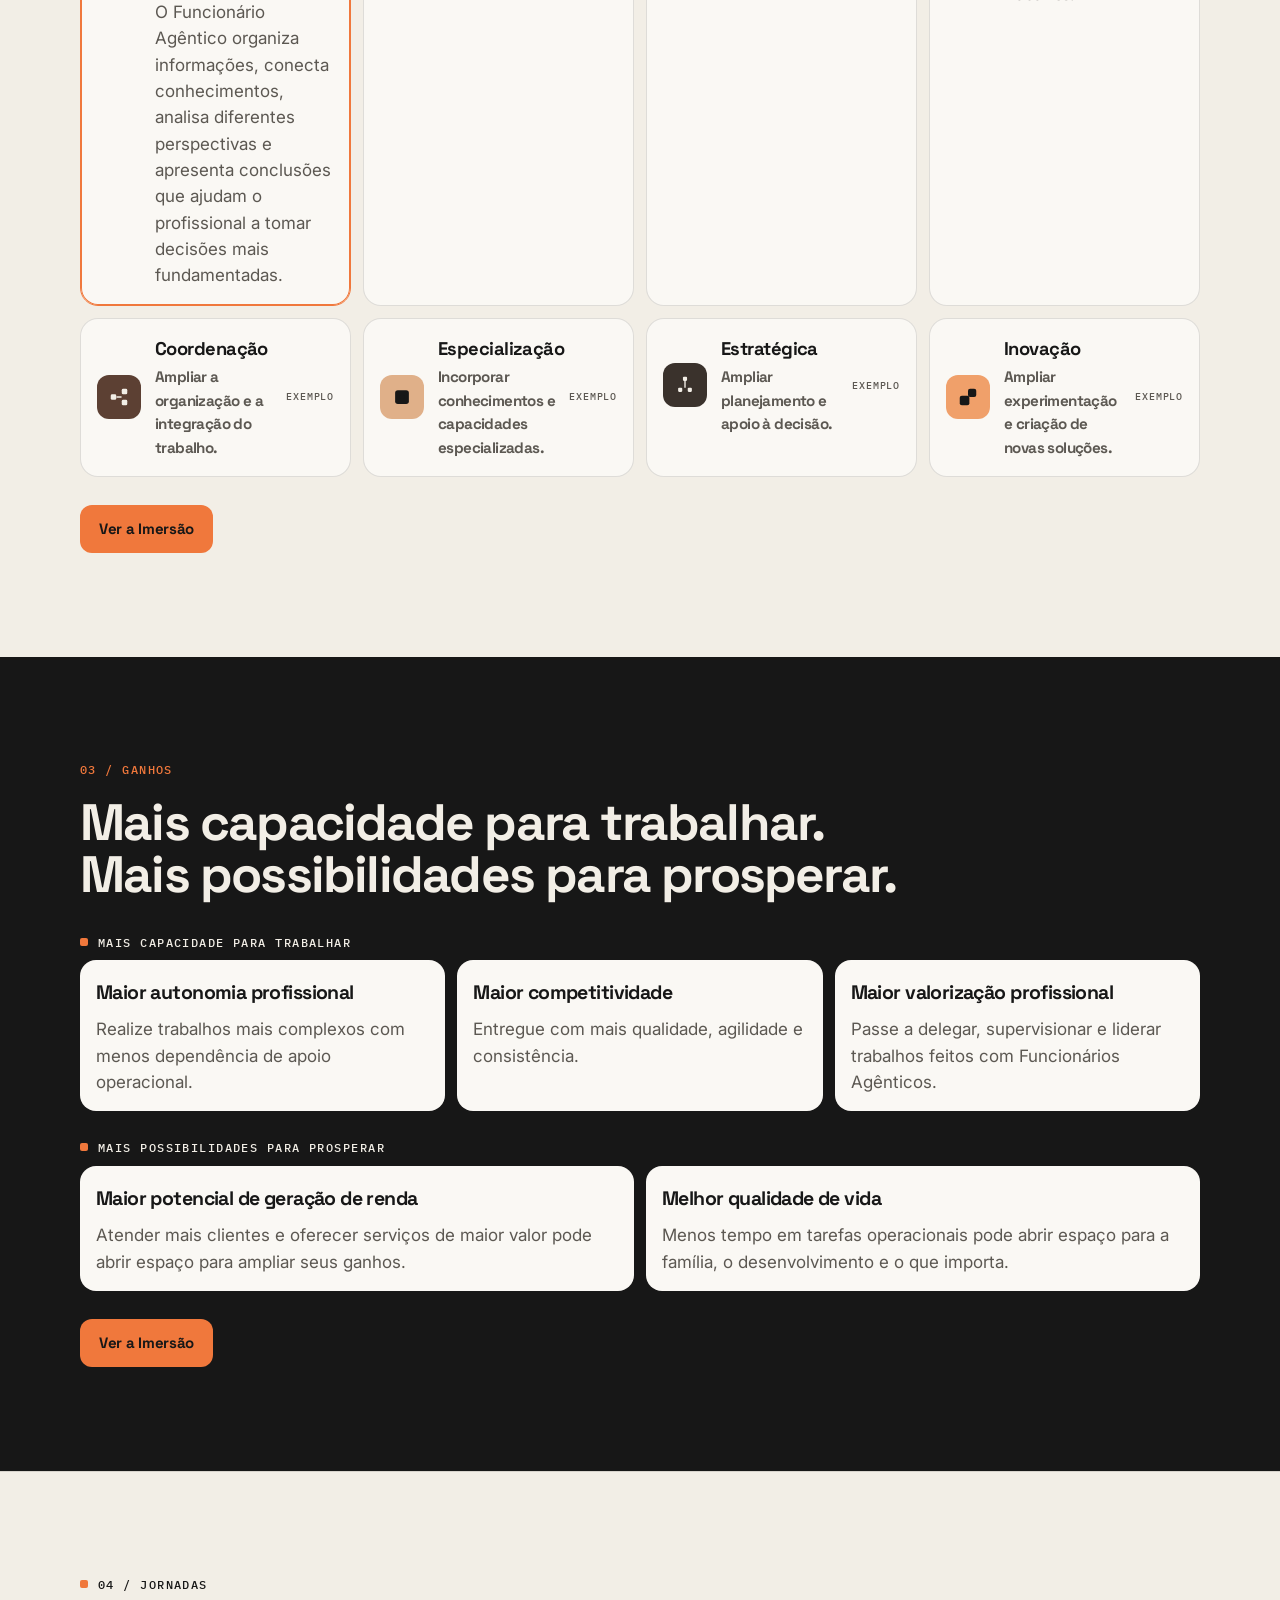
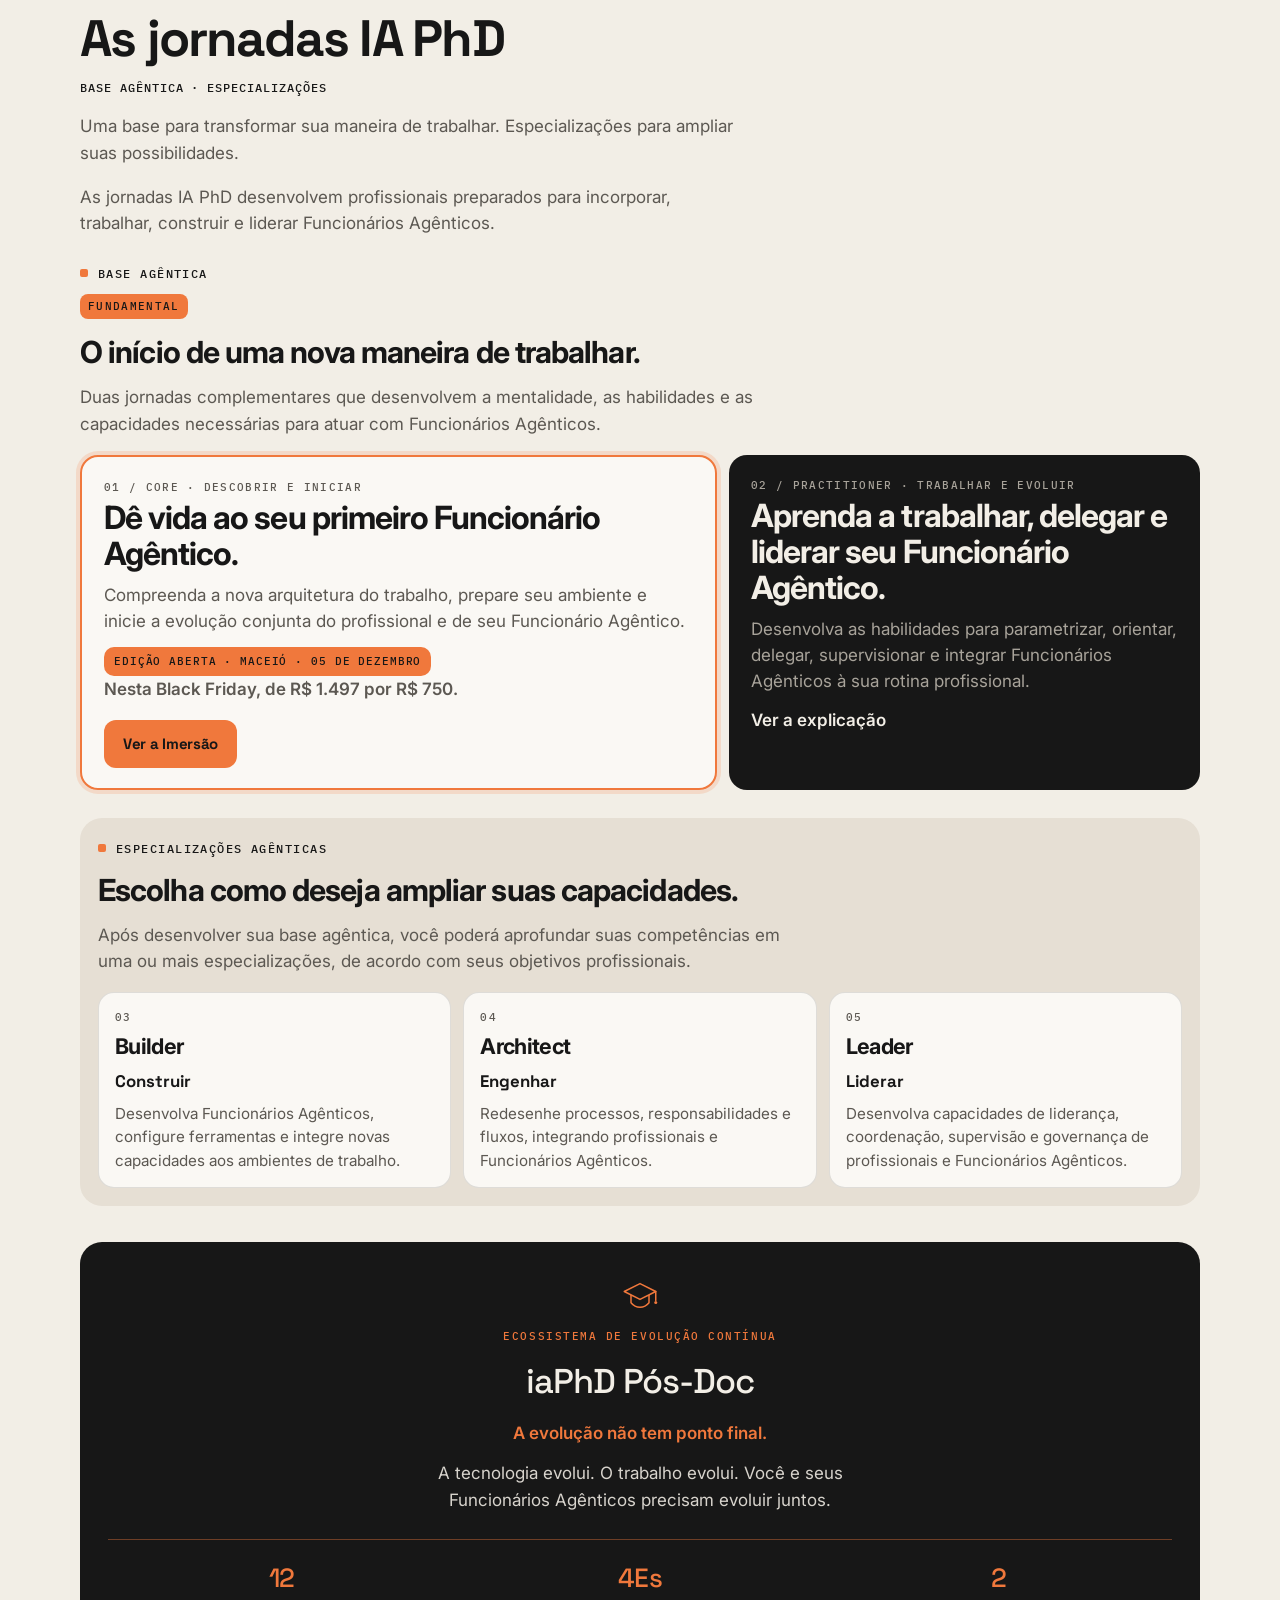
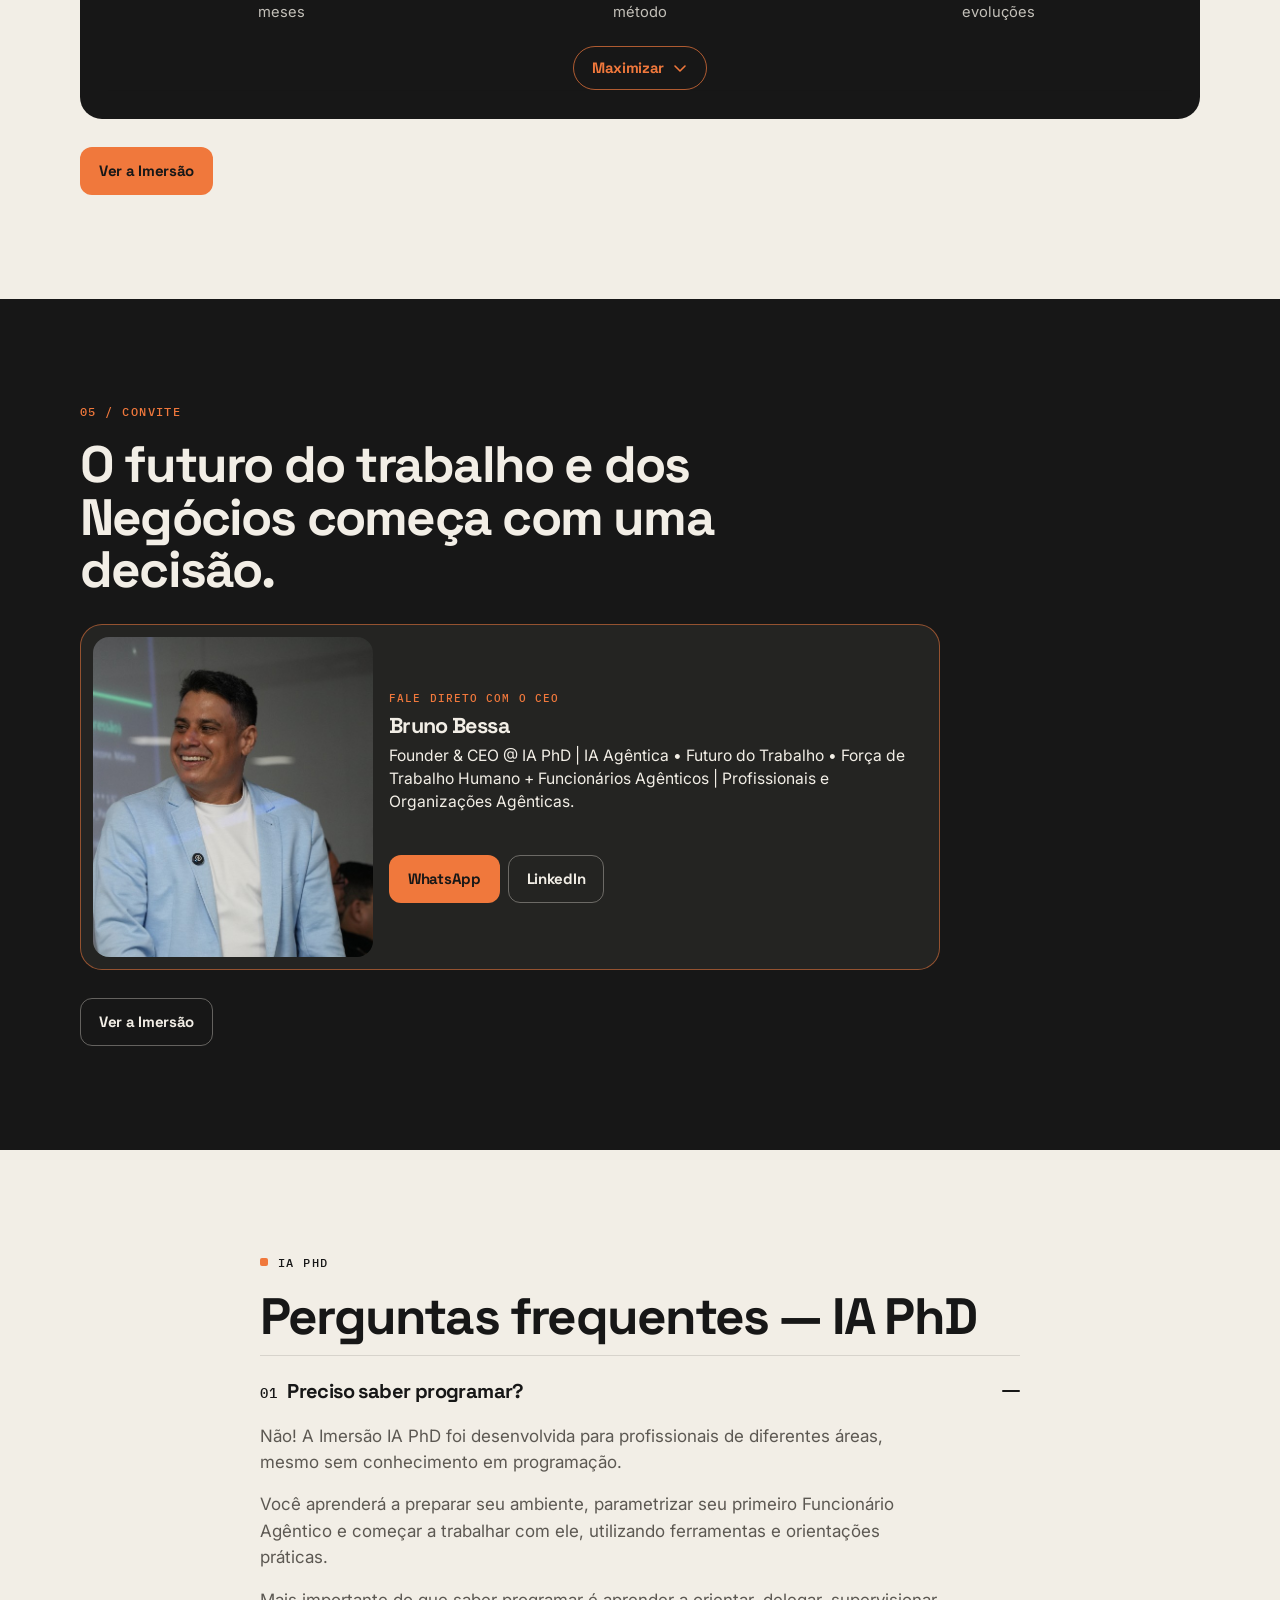
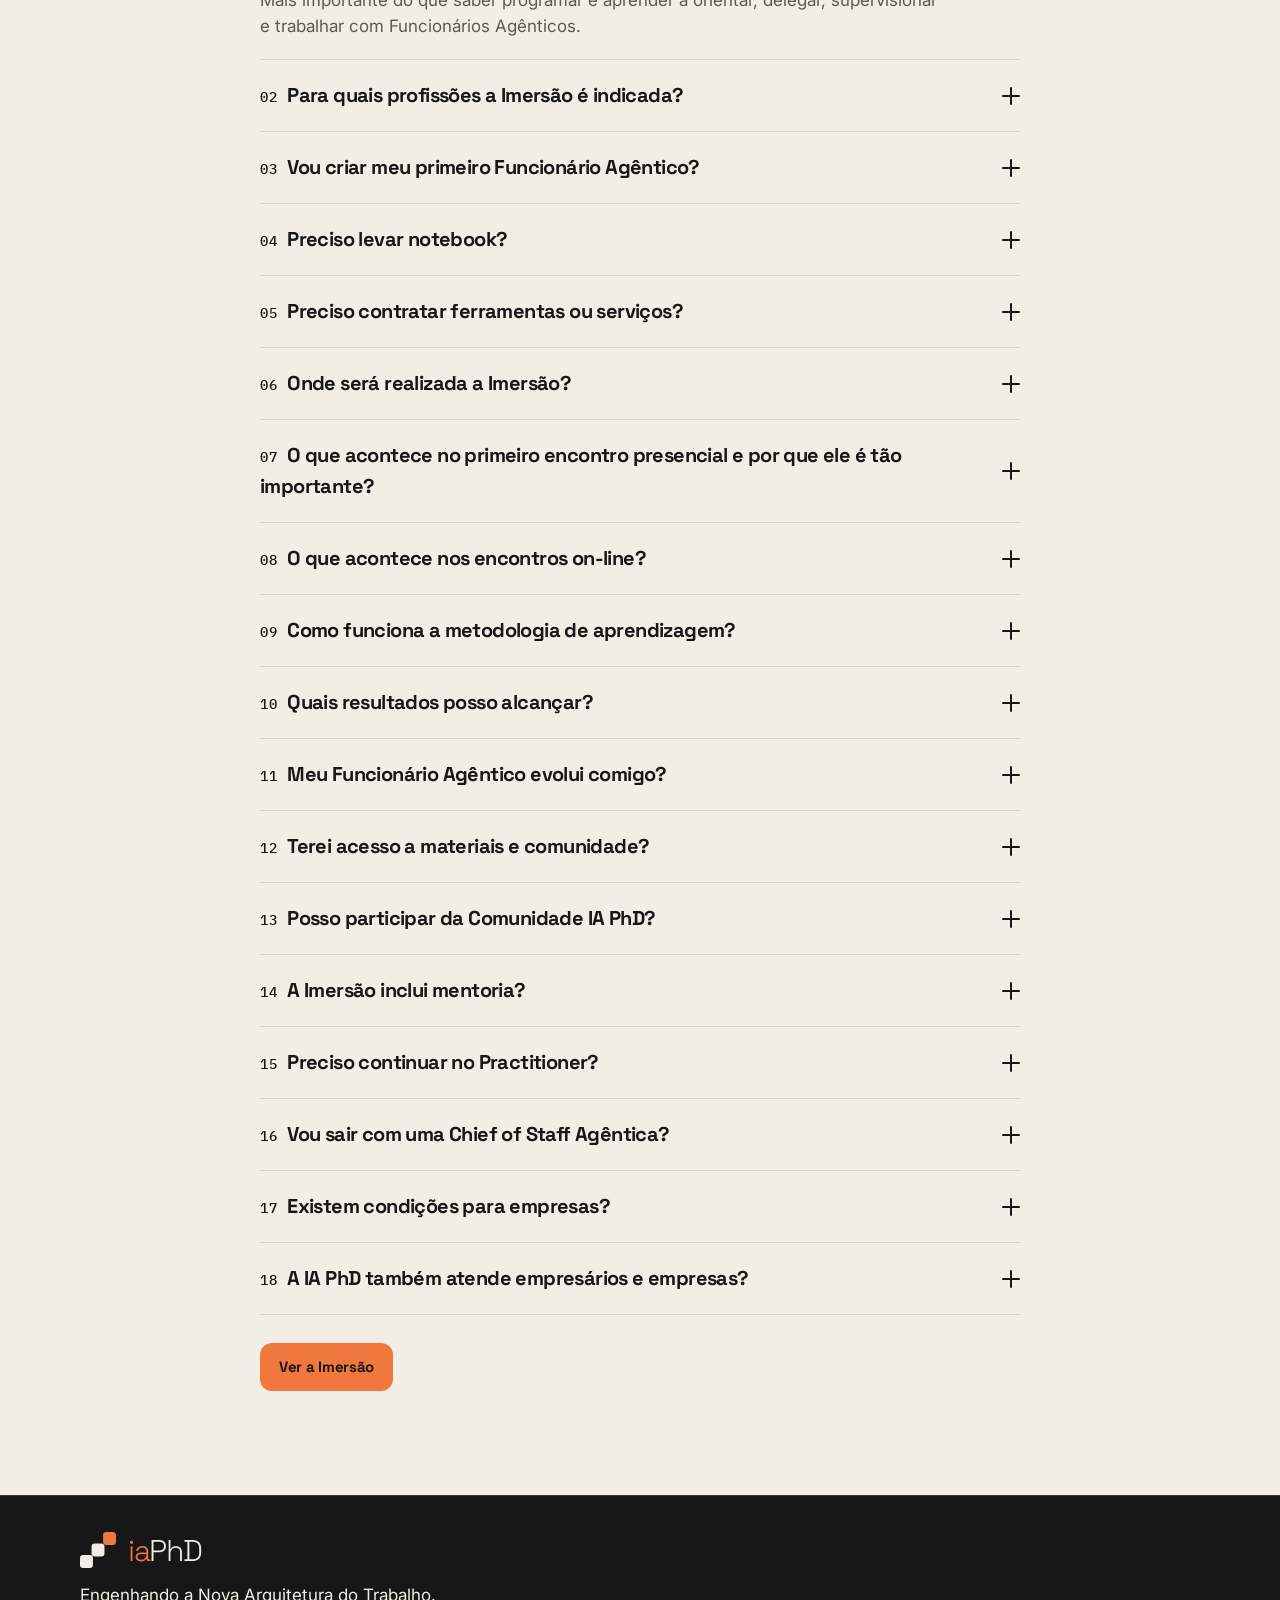
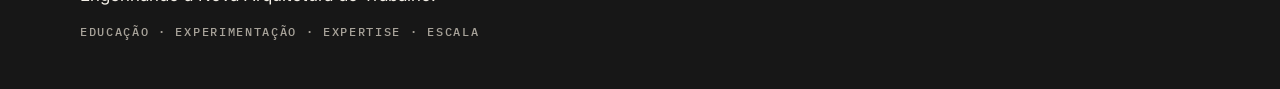
==== commit 6d109fb6: "Chama quem chega na página para a Imersão e apresenta o iaPhD Pós-Doc na jornada. Co-authored-by: Cu" ====
--- a/index.html
+++ b/index.html
@@ -10,7 +10,7 @@
   <link rel="preconnect" href="https://fonts.googleapis.com">
   <link rel="preconnect" href="https://fonts.gstatic.com" crossorigin>
   <link href="https://fonts.googleapis.com/css2?family=IBM+Plex+Mono:wght@400;500&family=Inter:wght@400;500;600&family=Space+Grotesk:wght@300;500;700&display=swap" rel="stylesheet">
-  <link rel="stylesheet" href="styles.css?v=sem-card">
+  <link rel="stylesheet" href="styles.css?v=posdoc4">
   <script>
     (function () {
       var raw = (new URLSearchParams(location.search).get("perfil") || "")
@@ -37,15 +37,15 @@
   <a class="skip" href="#conteudo">Ir para o conteúdo</a>
 
   <div class="imersao-bar" id="imersao-bar" hidden>
-    <a href="imersao/">05 de dezembro · Maceió · Ver a imersão</a>
+    <a href="imersao/">Black Friday · Imersão em Maceió, 5 de dezembro · de R$ 1.497 por R$ 750</a>
   </div>
 
   <dialog class="imersao-alert" id="imersao-alert" aria-labelledby="imersao-alert-title">
-    <p class="imersao-date">05 de dezembro · Maceió</p>
-    <h2 id="imersao-alert-title">Imersão presencial, aberta a diferentes profissões.</h2>
-    <p>Um encontro presencial e dois encontros on-line para construir o primeiro Funcionário Agêntico.</p>
-    <a class="btn btn-solid" href="imersao/">Quero participar</a>
-    <button class="imersao-dismiss" id="imersao-seguir" type="button">Continuar na página</button>
+    <p class="imersao-date">Black Friday · 05 de dezembro · Maceió</p>
+    <h2 id="imersao-alert-title">A Imersão presencial está aberta.</h2>
+    <p>Um encontro presencial e dois encontros on-line para construir o primeiro Funcionário Agêntico. Nesta Black Friday, de R$ 1.497 por R$ 750.</p>
+    <a class="btn btn-solid" href="imersao/">Ver a Imersão</a>
+    <button class="imersao-dismiss" id="imersao-seguir" type="button">Continuar nesta página</button>
   </dialog>
 
   <header class="header">
@@ -204,6 +204,7 @@
           <p class="choice-note-title">Sua profissão ou segmento não está na lista?</p>
           <p>A IA PhD não está limitada a determinadas profissões ou setores. Se o seu trabalho ou negócio envolve informação, processos, comunicação, decisões e entregas, existem oportunidades para incorporar Funcionários Agênticos.</p>
         </div>
+        <a class="btn btn-solid" href="imersao/">Ver a Imersão</a>
       </div>
     </section>
 
@@ -278,6 +279,7 @@
             <p class="dim-example"><span class="pro">O Funcionário Agêntico identifica oportunidades, propõe ideias, desenvolve alternativas e apoia a experimentação de novas soluções, permitindo ao profissional inovar com mais agilidade e menor esforço.</span><span class="biz">A organização testa um processo novo num recorte, valida e só então amplia.</span></p>
           </details>
         </div>
+        <a class="btn btn-solid" href="imersao/">Ver a Imersão</a>
       </div>
     </section>
 
@@ -317,11 +319,7 @@
             </ol>
           </div>
         </div>
-        <a class="btn btn-solid" href="#conversa">
-          <span class="pro">Quero ampliar minhas capacidades</span>
-          <span class="biz">Quero transformar meu negócio</span>
-          <span class="lid">Quero ampliar minha liderança</span>
-        </a>
+        <a class="btn btn-solid" href="imersao/">Ver a Imersão</a>
       </div>
     </section>
 
@@ -351,8 +349,9 @@
                 <p class="journey-code">01 / Core · Descobrir e iniciar</p>
                 <h3>Dê vida ao seu primeiro Funcionário Agêntico.</h3>
                 <p>Compreenda a nova arquitetura do trabalho, prepare seu ambiente e inicie a evolução conjunta do profissional e de seu Funcionário Agêntico.</p>
-                <span class="open-flag">Maceió · 05 de dezembro</span>
-                <span class="map-more">Ver a imersão</span>
+                <span class="open-flag">Edição aberta · Maceió · 05 de dezembro</span>
+                <p class="card-offer">Nesta Black Friday, de R$ 1.497 por R$ 750.</p>
+                <span class="btn btn-solid card-cta">Ver a Imersão</span>
               </a>
               <a class="track-card track-card-practice" href="practitioner/">
                 <p class="journey-code">02 / Practitioner · Trabalhar e evoluir</p>
@@ -390,15 +389,56 @@
             </div>
           </div>
           <div class="along">
-            <article>
-              <p class="journey-kicker">Transversal</p>
-              <h3>Internal Champion</h3>
-              <p>Forma quem mobiliza pessoas e sustenta a adoção agêntica. Atravessa a jornada. Não é uma etapa a mais.</p>
-            </article>
-            <article>
-              <p class="journey-kicker">Continuidade</p>
-              <h3>Continuous Academy</h3>
-              <p>A continuidade de quem já entrou: atualização, experimentação e troca ao longo do tempo.</p>
+            <article class="posdoc">
+              <div class="posdoc-face">
+                <svg class="posdoc-cap" viewBox="0 0 48 48" aria-hidden="true">
+                  <path d="M24 7.5 45 18 24 28.5 3 18Z" fill="none" stroke="currentColor" stroke-width="2" stroke-linejoin="round"/>
+                  <path d="M12 22.5V33c0 0 4.8 6 12 6s12-6 12-6V22.5" fill="none" stroke="currentColor" stroke-width="2" stroke-linejoin="round"/>
+                  <path d="M45 18v12" fill="none" stroke="currentColor" stroke-width="2" stroke-linecap="round"/>
+                  <circle cx="45" cy="32.5" r="2" fill="currentColor"/>
+                </svg>
+                <p class="posdoc-kicker">Ecossistema de evolução contínua</p>
+                <h3>iaPhD Pós-Doc</h3>
+                <p class="posdoc-line">A evolução não tem ponto final.</p>
+                <p class="posdoc-lead">A tecnologia evolui. O trabalho evolui. Você e seus Funcionários Agênticos precisam evoluir juntos.</p>
+                <dl class="posdoc-stats">
+                  <div>
+                    <dd>12</dd>
+                    <dt>meses</dt>
+                  </div>
+                  <div>
+                    <dd>4Es</dd>
+                    <dt>método</dt>
+                  </div>
+                  <div>
+                    <dd>2</dd>
+                    <dt>evoluções</dt>
+                  </div>
+                </dl>
+              </div>
+              <details class="posdoc-more">
+                <summary class="posdoc-toggle">
+                  <span class="posdoc-when-shut">Maximizar</span>
+                  <span class="posdoc-when-open">Minimizar</span>
+                  <svg viewBox="0 0 16 16" aria-hidden="true"><path d="M3 6 8 11 13 6" fill="none" stroke="currentColor" stroke-width="1.6" stroke-linecap="round" stroke-linejoin="round"/></svg>
+                </summary>
+                <ul class="posdoc-list">
+                  <li><svg viewBox="0 0 20 20" aria-hidden="true"><circle cx="10" cy="10" r="8" fill="none" stroke="currentColor" stroke-width="1.4"/><path d="M6.2 10.3 8.7 12.8 13.8 7.5" fill="none" stroke="currentColor" stroke-width="1.6" stroke-linecap="round" stroke-linejoin="round"/></svg>Acesso ao iaPhD Education</li>
+                  <li><svg viewBox="0 0 20 20" aria-hidden="true"><circle cx="10" cy="10" r="8" fill="none" stroke="currentColor" stroke-width="1.4"/><path d="M6.2 10.3 8.7 12.8 13.8 7.5" fill="none" stroke="currentColor" stroke-width="1.6" stroke-linecap="round" stroke-linejoin="round"/></svg>Educação e atualizações contínuas</li>
+                  <li><svg viewBox="0 0 20 20" aria-hidden="true"><circle cx="10" cy="10" r="8" fill="none" stroke="currentColor" stroke-width="1.4"/><path d="M6.2 10.3 8.7 12.8 13.8 7.5" fill="none" stroke="currentColor" stroke-width="1.6" stroke-linecap="round" stroke-linejoin="round"/></svg>Laboratórios e experiências aplicadas</li>
+                  <li><svg viewBox="0 0 20 20" aria-hidden="true"><circle cx="10" cy="10" r="8" fill="none" stroke="currentColor" stroke-width="1.4"/><path d="M6.2 10.3 8.7 12.8 13.8 7.5" fill="none" stroke="currentColor" stroke-width="1.6" stroke-linecap="round" stroke-linejoin="round"/></svg>Encontros coletivos com os IA PhDs</li>
+                  <li><svg viewBox="0 0 20 20" aria-hidden="true"><circle cx="10" cy="10" r="8" fill="none" stroke="currentColor" stroke-width="1.4"/><path d="M6.2 10.3 8.7 12.8 13.8 7.5" fill="none" stroke="currentColor" stroke-width="1.6" stroke-linecap="round" stroke-linejoin="round"/></svg>Protocolo Gênesis</li>
+                  <li><svg viewBox="0 0 20 20" aria-hidden="true"><circle cx="10" cy="10" r="8" fill="none" stroke="currentColor" stroke-width="1.4"/><path d="M6.2 10.3 8.7 12.8 13.8 7.5" fill="none" stroke="currentColor" stroke-width="1.6" stroke-linecap="round" stroke-linejoin="round"/></svg>Biblioteca de conhecimentos</li>
+                  <li><svg viewBox="0 0 20 20" aria-hidden="true"><circle cx="10" cy="10" r="8" fill="none" stroke="currentColor" stroke-width="1.4"/><path d="M6.2 10.3 8.7 12.8 13.8 7.5" fill="none" stroke="currentColor" stroke-width="1.6" stroke-linecap="round" stroke-linejoin="round"/></svg>Comunidade IA PhD</li>
+                  <li><svg viewBox="0 0 20 20" aria-hidden="true"><circle cx="10" cy="10" r="8" fill="none" stroke="currentColor" stroke-width="1.4"/><path d="M6.2 10.3 8.7 12.8 13.8 7.5" fill="none" stroke="currentColor" stroke-width="1.6" stroke-linecap="round" stroke-linejoin="round"/></svg>Condições especiais em experiências selecionadas</li>
+                </ul>
+                <div class="posdoc-price">
+                  <p class="posdoc-kicker">Investimento anual</p>
+                  <p class="posdoc-price-title">Em definição</p>
+                  <p class="posdoc-price-note">Cadastre seu interesse para conhecer as condições de lançamento.</p>
+                  <a class="btn btn-solid btn-block" href="https://wa.me/5582981909072?text=Ol%C3%A1%2C%20Bruno.%20Quero%20conhecer%20o%20iaPhD%20P%C3%B3s-Doc." target="_blank" rel="noopener noreferrer">Quero conhecer o Pós-Doc</a>
+                </div>
+              </details>
             </article>
           </div>
         </div>
@@ -407,8 +447,9 @@
             <p class="journey-code">01 / Primeiro passo</p>
             <h3>Imersão Agentic Core e Practitioner</h3>
             <p>A base para começar. A edição aberta é a Imersão Agentic Core, presencial em Maceió, em 5 de dezembro de 2026. O Practitioner é a continuidade dessa base, no trabalho com o Funcionário Agêntico.</p>
-            <span class="open-flag">Maceió · 05 de dezembro</span>
-            <span class="map-more">Ver a imersão</span>
+            <span class="open-flag">Edição aberta · Maceió · 05 de dezembro</span>
+            <p class="card-offer">Nesta Black Friday, de R$ 1.497 por R$ 750.</p>
+            <span class="btn btn-solid card-cta">Ver a Imersão</span>
           </a>
           <ol class="map">
             <li>
@@ -461,6 +502,7 @@
             </li>
           </ol>
         </div>
+        <a class="btn btn-solid" href="imersao/">Ver a Imersão</a>
       </div>
     </section>
 
@@ -482,6 +524,7 @@
               </div>
             </div>
           </aside>
+          <a class="btn btn-ghost" href="imersao/">Ver a Imersão</a>
         </div>
       </div>
     </section>
@@ -633,6 +676,7 @@
             <p>O primeiro passo é um diagnóstico ou uma <a class="text-link" href="#conversa">conversa estratégica</a> para compreender a realidade, os desafios e as oportunidades da sua empresa.</p>
           </details>
         </div>
+        <a class="btn btn-solid" href="imersao/">Ver a Imersão</a>
       </div>
     </section>
   </main>
@@ -652,6 +696,6 @@
     </div>
   </footer>
 
-  <script src="main.js?v=cena-lider"></script>
+  <script src="main.js?v=chama"></script>
 </body>
 </html>
--- a/styles.css
+++ b/styles.css
@@ -103,9 +103,10 @@
 .imersao-bar a {
   color: inherit;
   text-decoration: none;
-}
-
-html[data-imersao-bar="on"] .header { top: 44px; }
+  text-align: center;
+}
+
+html[data-imersao-bar="on"] .header { top: var(--imersao-bar, 44px); }
 
 .imersao-alert {
   width: min(520px, calc(100% - 32px));
@@ -609,7 +610,7 @@
 
 .band-dark .host .text-link { color: var(--papel); }
 
-html[data-imersao-bar="on"] .choice-scene { scroll-margin-top: calc(var(--header) + 60px); }
+html[data-imersao-bar="on"] .choice-scene { scroll-margin-top: calc(var(--header) + var(--imersao-bar, 44px) + 16px); }
 
 .choice-note {
   max-width: 68ch;
@@ -634,7 +635,7 @@
 #conversa { scroll-margin-top: calc(var(--header) + 16px); }
 html[data-imersao-bar="on"] #mapa,
 html[data-imersao-bar="on"] #ganhos,
-html[data-imersao-bar="on"] #conversa { scroll-margin-top: calc(var(--header) + 60px); }
+html[data-imersao-bar="on"] #conversa { scroll-margin-top: calc(var(--header) + var(--imersao-bar, 44px) + 16px); }
 
 html[data-perfil="profissional"] .choice[data-perfil="profissional"],
 html[data-perfil="empresario"] .choice[data-perfil="empresario"],
@@ -672,6 +673,172 @@
   margin: 0;
   color: var(--muted-light);
 }
+
+.posdoc {
+  width: 100%;
+  margin-top: 28px;
+  padding: 36px 28px 28px;
+  border-radius: 22px;
+  background: var(--grafite);
+  color: var(--papel);
+  text-align: center;
+}
+
+.along .posdoc { padding-top: 36px; }
+
+.posdoc-cap {
+  width: 36px;
+  height: 36px;
+  margin: 0 auto 14px;
+  color: var(--laranja);
+}
+
+.posdoc-kicker {
+  margin: 0 0 10px;
+  font-family: var(--mono);
+  font-size: 11px;
+  font-weight: 500;
+  letter-spacing: 0.14em;
+  text-transform: uppercase;
+  color: var(--laranja);
+}
+
+.along .posdoc h3 {
+  margin: 0;
+  font-size: clamp(1.8rem, 3vw, 2.15rem);
+  font-weight: 500;
+  letter-spacing: -0.03em;
+  color: var(--papel);
+}
+
+.posdoc-line {
+  margin: 12px 0 0;
+  color: var(--laranja);
+  font-weight: 600;
+}
+
+.along .posdoc .posdoc-lead {
+  max-width: 46ch;
+  margin: 14px auto 0;
+  color: rgba(242, 238, 230, 0.88);
+}
+
+.posdoc-stats {
+  display: grid;
+  grid-template-columns: repeat(3, 1fr);
+  gap: 12px;
+  margin: 26px 0 0;
+  padding: 18px 0 0;
+  border-top: 1px solid rgba(240, 120, 60, 0.4);
+}
+
+.posdoc-stats div { margin: 0; }
+
+.posdoc-stats dd {
+  margin: 0;
+  font-family: var(--sans);
+  font-size: 1.65rem;
+  font-weight: 500;
+  letter-spacing: -0.03em;
+  color: var(--laranja);
+}
+
+.posdoc-stats dt {
+  margin-top: 2px;
+  font-size: 0.92rem;
+  color: rgba(242, 238, 230, 0.78);
+}
+
+.posdoc-more { margin-top: 22px; }
+
+.posdoc-toggle {
+  display: inline-flex;
+  align-items: center;
+  justify-content: center;
+  gap: 8px;
+  min-height: 44px;
+  padding: 0 18px;
+  border: 1px solid rgba(240, 120, 60, 0.7);
+  border-radius: 999px;
+  background: transparent;
+  color: var(--laranja);
+  font-family: var(--sans);
+  font-size: 15px;
+  font-weight: 700;
+  letter-spacing: -0.02em;
+  cursor: pointer;
+  list-style: none;
+}
+
+.posdoc-toggle::-webkit-details-marker { display: none; }
+
+.posdoc-toggle svg {
+  width: 16px;
+  height: 16px;
+}
+
+.posdoc-more[open] .posdoc-toggle svg { transform: rotate(180deg); }
+
+.posdoc-more[open] .posdoc-when-shut,
+.posdoc-more:not([open]) .posdoc-when-open { display: none; }
+
+.posdoc-toggle:hover { border-color: var(--laranja); }
+
+.posdoc-toggle:focus-visible {
+  outline: 2px solid var(--laranja);
+  outline-offset: 3px;
+}
+
+.posdoc-list {
+  margin: 22px 0 0;
+  padding: 0;
+  list-style: none;
+  text-align: left;
+}
+
+.posdoc-list li {
+  display: flex;
+  align-items: flex-start;
+  gap: 10px;
+  margin: 0;
+  padding: 7px 0;
+  color: var(--papel);
+}
+
+.posdoc-list svg {
+  flex: none;
+  width: 18px;
+  height: 18px;
+  margin-top: 3px;
+  color: var(--laranja);
+}
+
+.posdoc-price {
+  margin-top: 22px;
+  padding: 26px 22px 18px;
+  border-radius: 18px;
+  background: var(--papel);
+  color: var(--ink);
+}
+
+.posdoc-price .posdoc-kicker { color: var(--muted-light); }
+
+.posdoc-price-title {
+  margin: 0;
+  font-family: var(--sans);
+  font-size: 1.7rem;
+  font-weight: 500;
+  letter-spacing: -0.03em;
+  color: var(--ink);
+}
+
+.along .posdoc .posdoc-price-note {
+  margin: 8px 0 0;
+  color: var(--muted-light);
+  font-size: 0.95rem;
+}
+
+.posdoc .btn { margin-top: 16px; border-radius: 999px; }
 
 .journey {
   margin-top: 36px;
@@ -761,10 +928,35 @@
   color: var(--muted-light);
 }
 
+.track-card .card-offer {
+  margin-top: 14px;
+  color: var(--ink);
+  font-weight: 600;
+}
+
+.band .track-card .card-cta {
+  margin-top: 18px;
+}
+
 .track-card-core {
   background: #faf8f4;
   border: 2px solid var(--laranja);
   box-shadow: 0 0 0 4px rgba(240, 120, 60, 0.18);
+  animation: core-call 1.5s ease-in-out infinite;
+}
+
+.track-card-core .card-cta {
+  animation: core-btn 1.5s ease-in-out infinite;
+}
+
+@keyframes core-call {
+  0%, 100% { box-shadow: 0 0 0 3px rgba(240, 120, 60, 0.22); }
+  50% { box-shadow: 0 0 0 11px rgba(240, 120, 60, 0.5); }
+}
+
+@keyframes core-btn {
+  0%, 100% { filter: brightness(1); }
+  50% { filter: brightness(1.15); }
 }
 
 .track-card-practice {
@@ -782,7 +974,13 @@
 .track-card:focus-visible { outline: none; }
 
 .track-card-core:hover,
-.track-card-core:focus-visible { box-shadow: 0 0 0 4px rgba(240, 120, 60, 0.4); }
+.track-card-core:focus-visible {
+  animation: none;
+  box-shadow: 0 0 0 4px rgba(240, 120, 60, 0.4);
+}
+
+.track-card-core:hover .card-cta,
+.track-card-core:focus-visible .card-cta { animation: none; }
 
 .track-card-practice:hover,
 .track-card-practice:focus-visible { box-shadow: 0 0 0 3px rgba(23, 23, 23, 0.28); }
@@ -1228,6 +1426,7 @@
   .belief-mark { width: 96px; height: 96px; margin-bottom: 0; }
   .choices { grid-template-columns: 1fr 1fr; }
   .along { grid-template-columns: 1fr 1fr; }
+  .along:has(> article:only-child) { grid-template-columns: 1fr; }
   .dims { grid-template-columns: repeat(2, minmax(0, 1fr)); }
   .close-grid { grid-template-columns: 1fr 1fr; gap: 64px; }
   .close-grid:not(:has(> form)) { grid-template-columns: 1fr; }
@@ -2439,7 +2638,9 @@
   html { scroll-behavior: auto; }
   .dim,
   .dim-example,
-  .gains li { animation: none; }
+  .gains li,
+  .track-card-core,
+  .track-card-core .card-cta { animation: none; }
 }
 
 @media print {
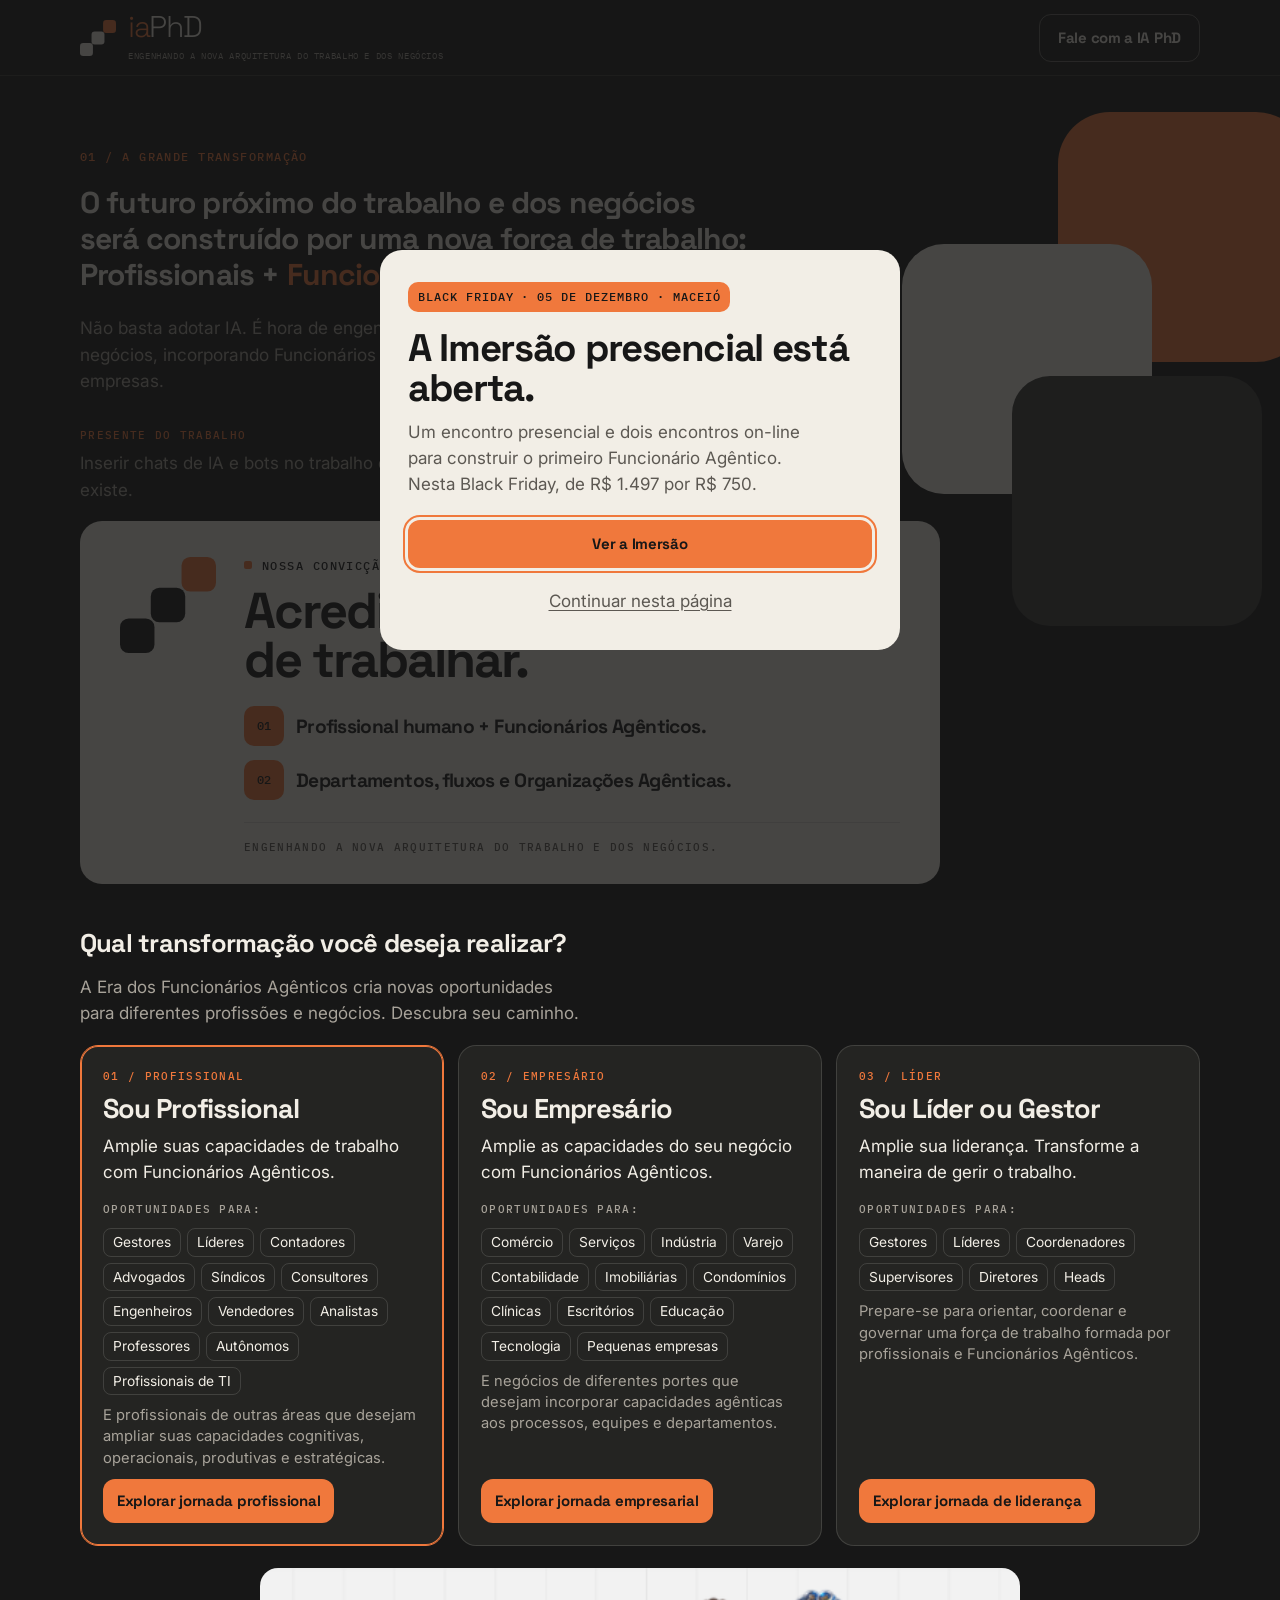
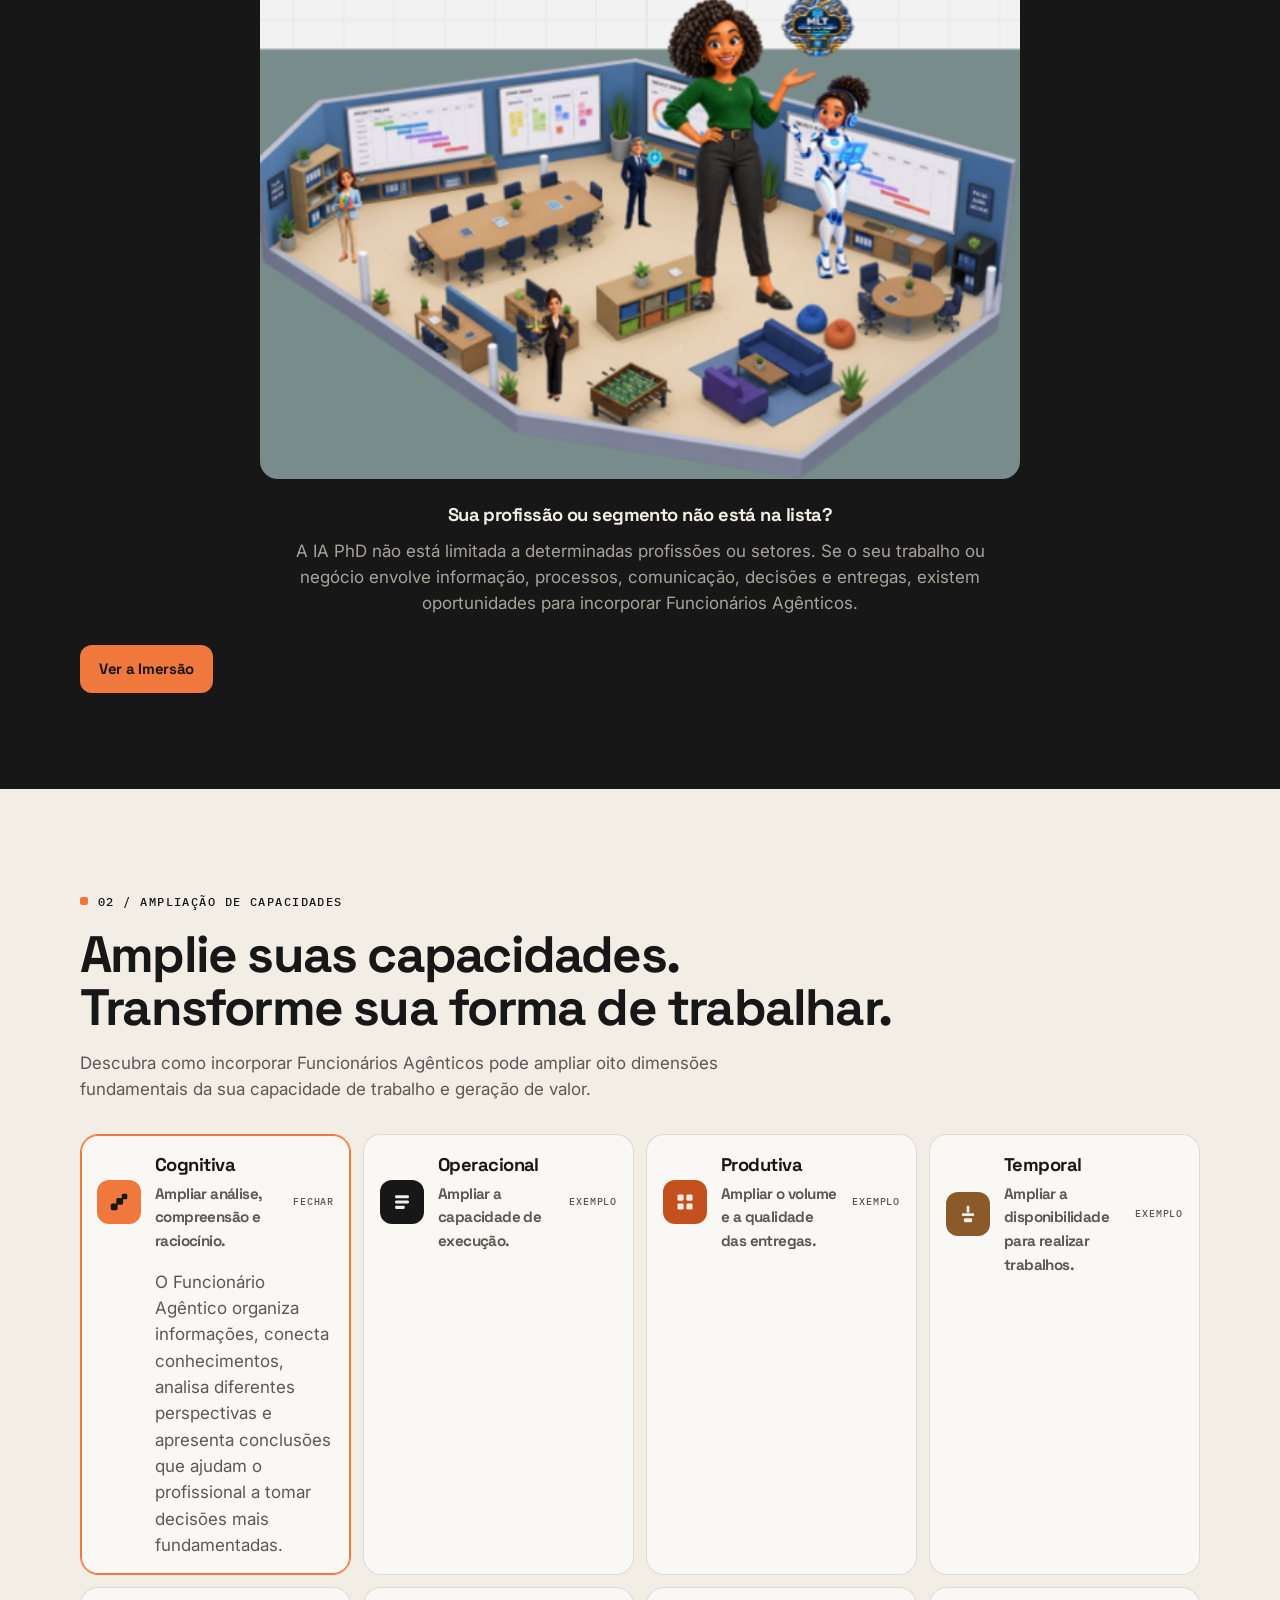
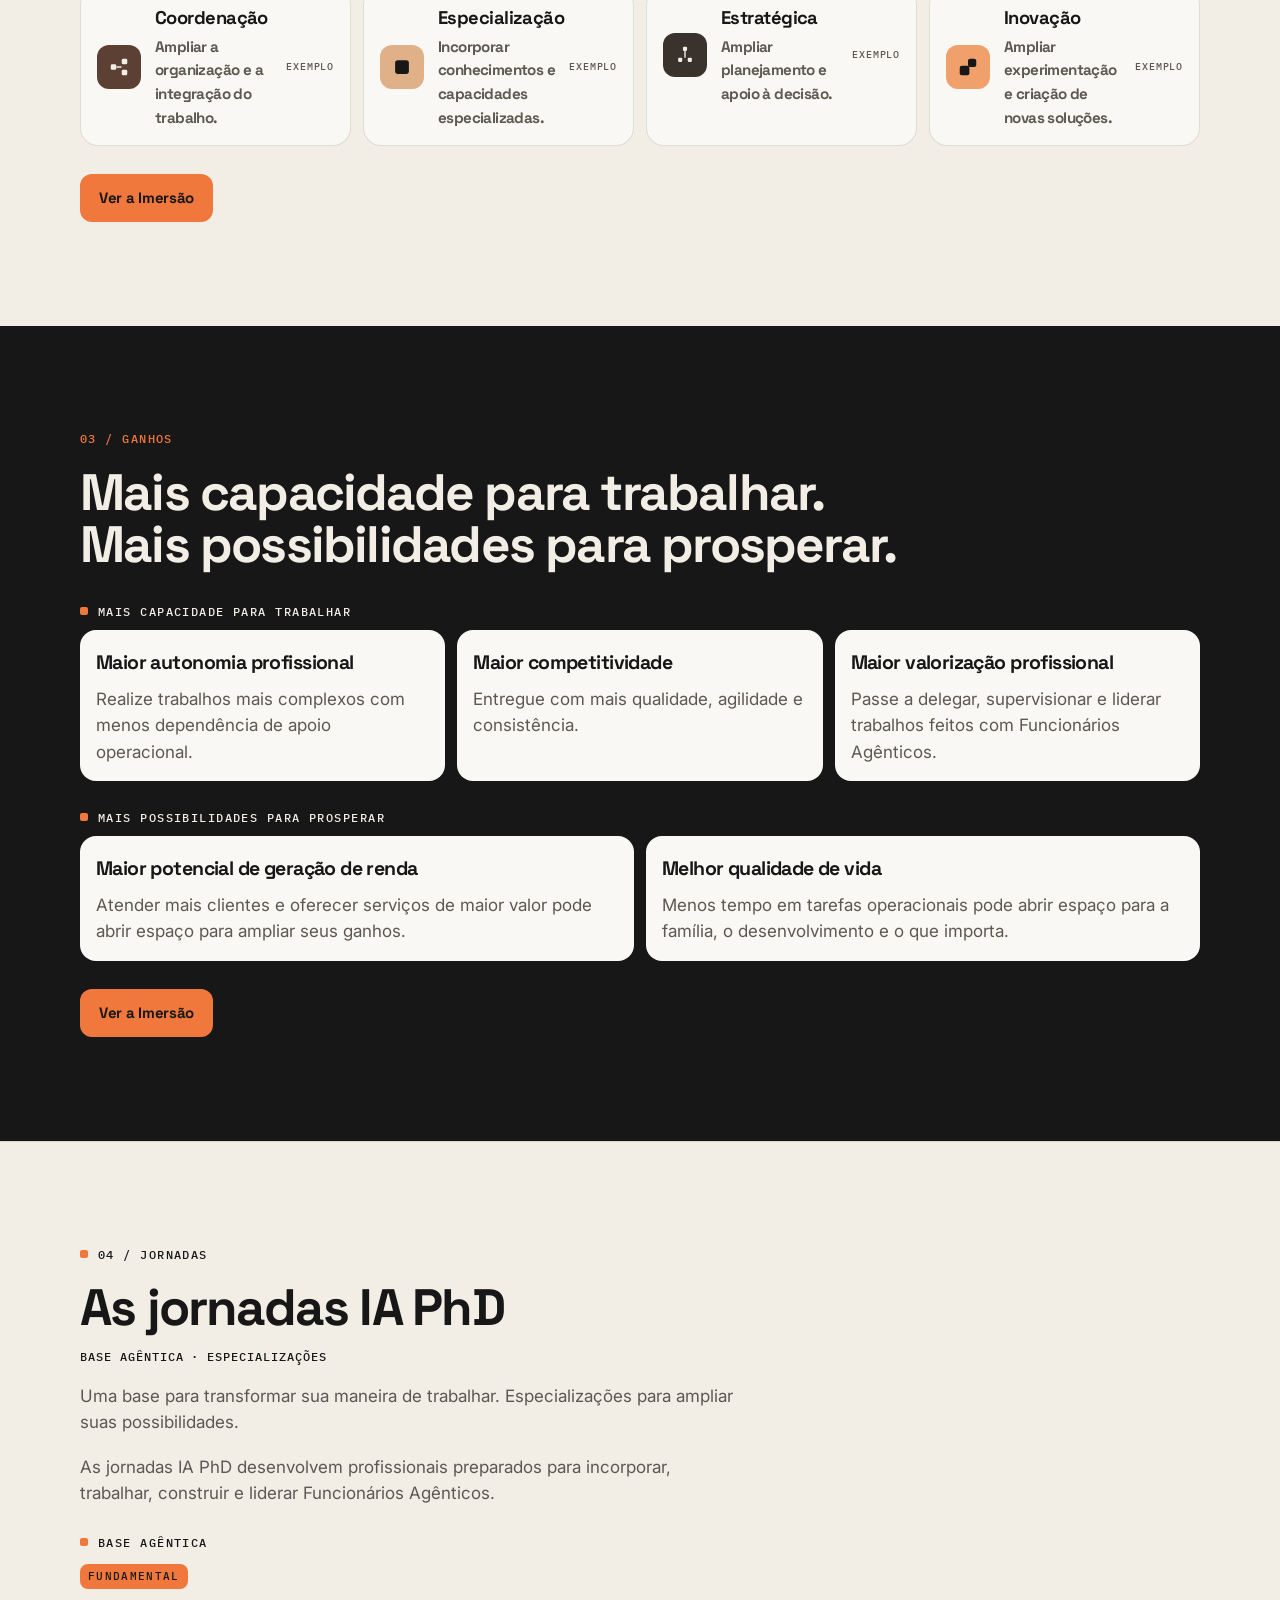
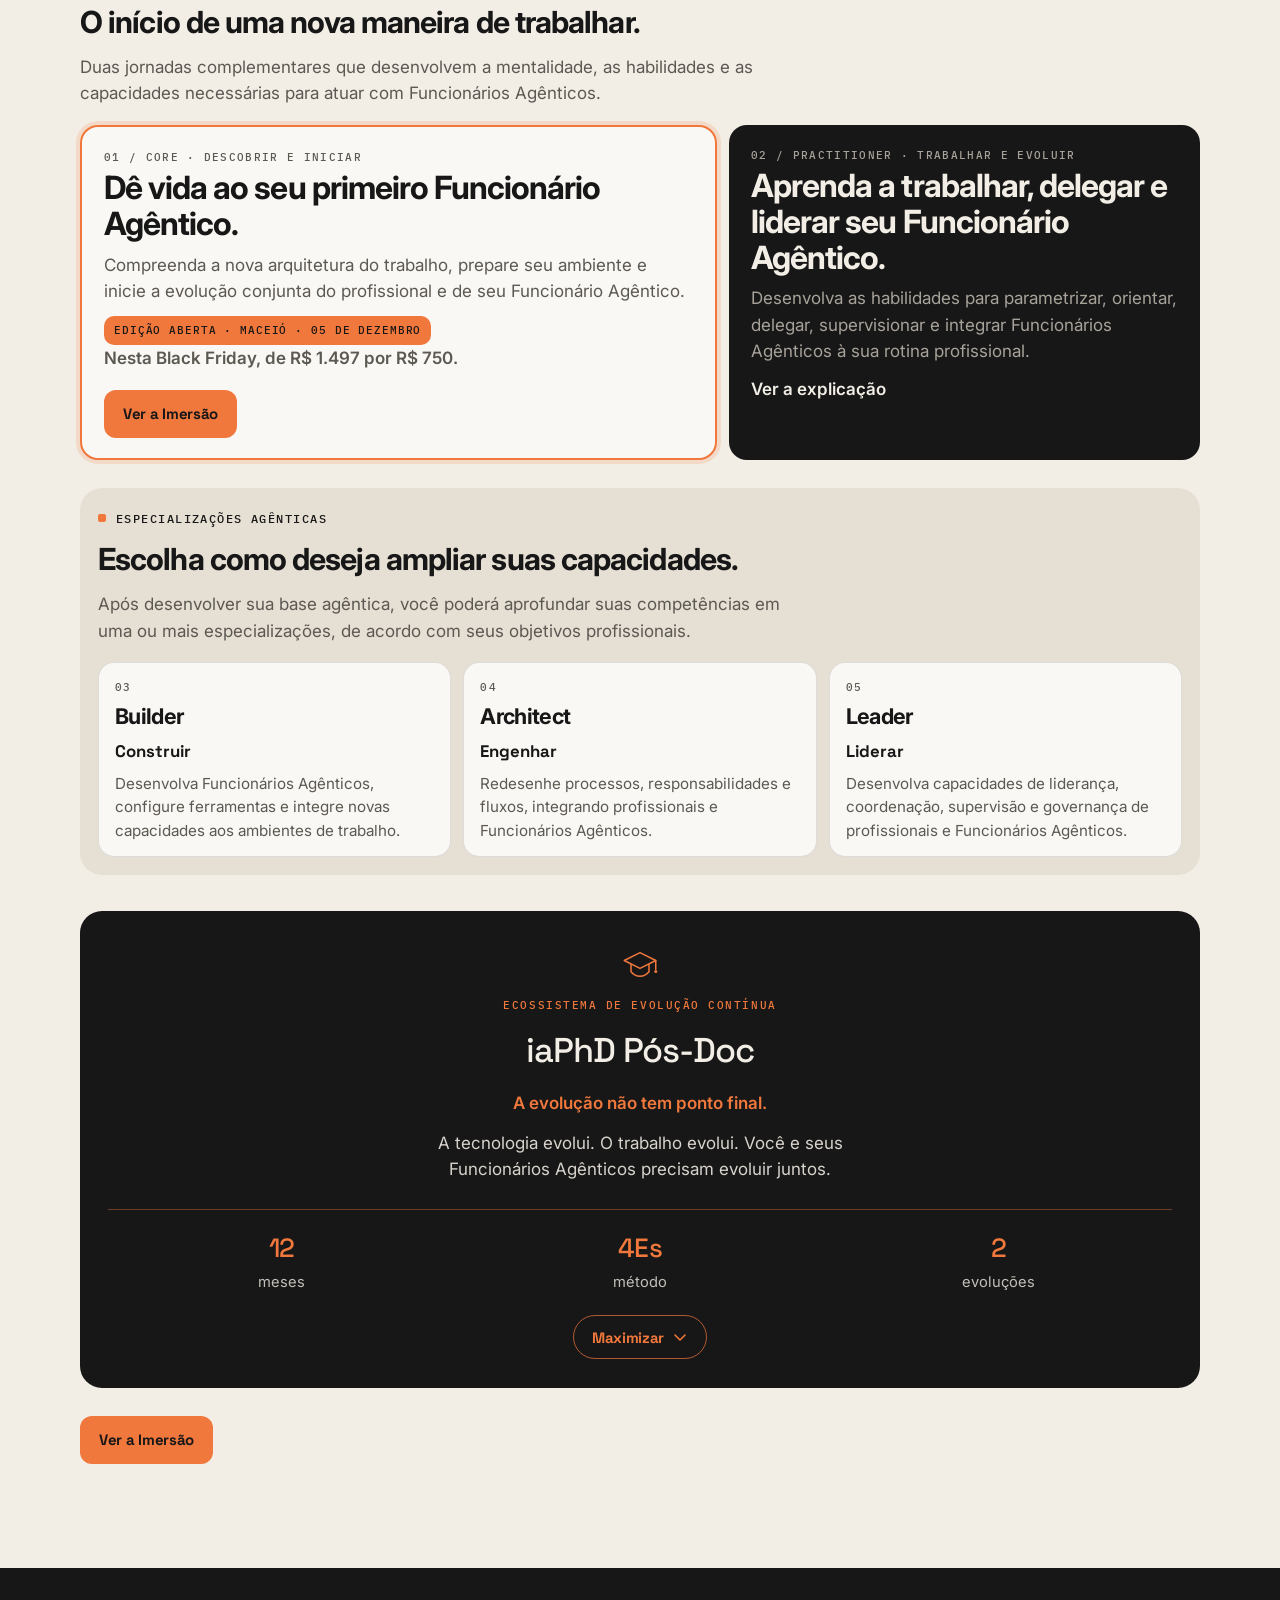
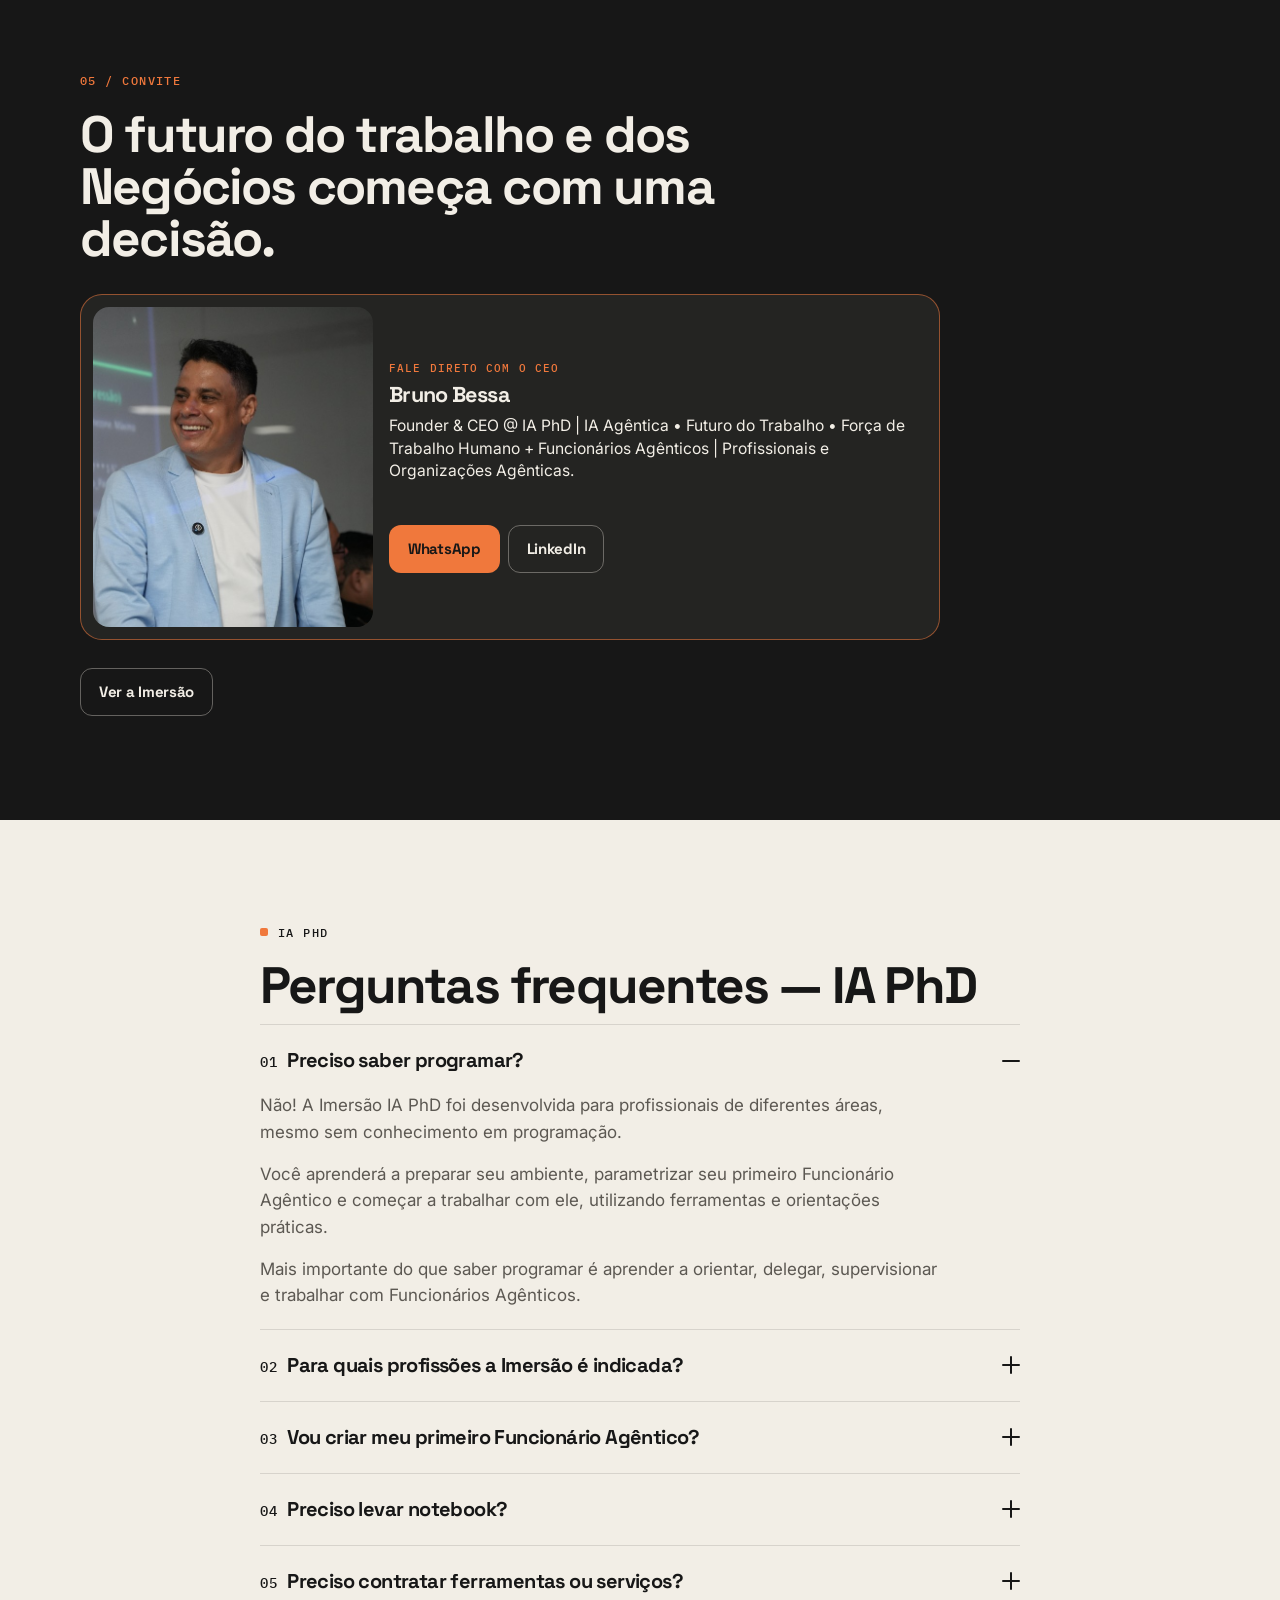
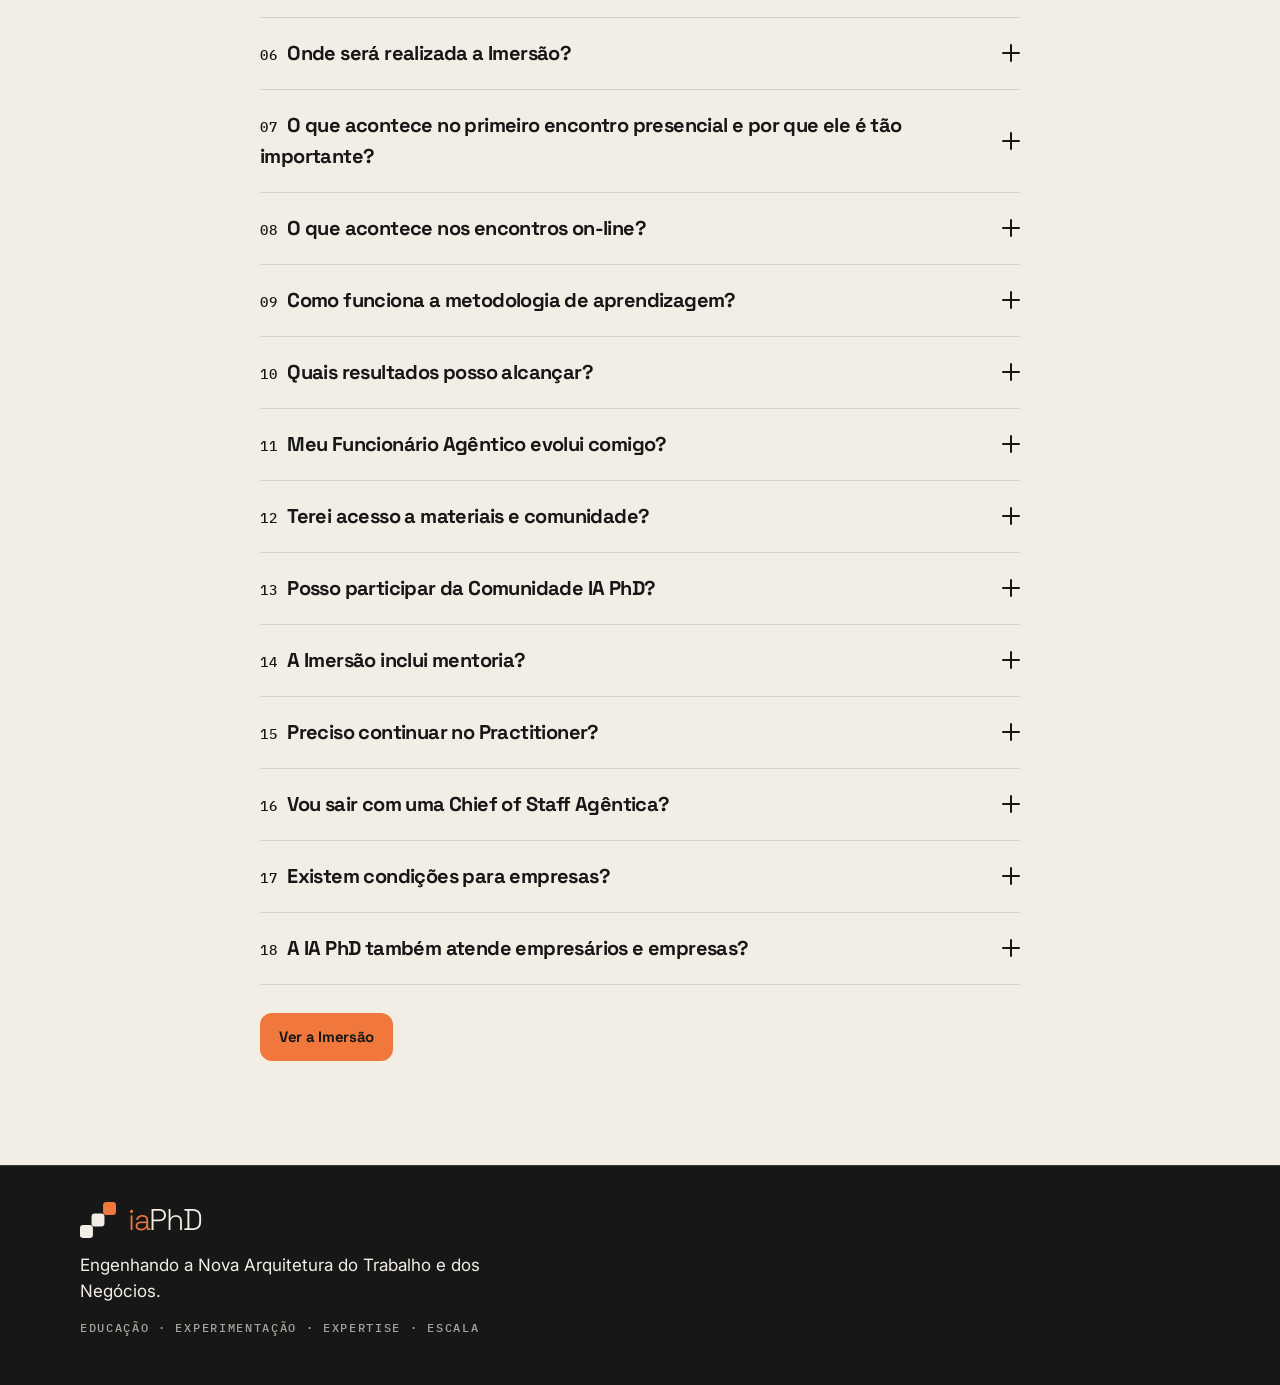
==== commit c0c21358: "Retira os nomes da programação e acomoda o título da transformação no hero. Co-authored-by: Cursor <" ====
--- a/index.html
+++ b/index.html
@@ -10,7 +10,7 @@
   <link rel="preconnect" href="https://fonts.googleapis.com">
   <link rel="preconnect" href="https://fonts.gstatic.com" crossorigin>
   <link href="https://fonts.googleapis.com/css2?family=IBM+Plex+Mono:wght@400;500&family=Inter:wght@400;500;600&family=Space+Grotesk:wght@300;500;700&display=swap" rel="stylesheet">
-  <link rel="stylesheet" href="styles.css?v=posdoc4">
+  <link rel="stylesheet" href="styles.css?v=hero2">
   <script>
     (function () {
       var raw = (new URLSearchParams(location.search).get("perfil") || "")
@@ -691,7 +691,7 @@
         </svg>
         <span class="wordmark"><span class="ia">ia</span><span class="phd">PhD</span></span>
       </div>
-      <p class="signature">Engenhando a Nova Arquitetura do Trabalho.</p>
+      <p class="signature">Engenhando a Nova Arquitetura do Trabalho e dos Negócios.</p>
       <p class="e4">Educação · Experimentação · Expertise · Escala</p>
     </div>
   </footer>
--- a/styles.css
+++ b/styles.css
@@ -316,6 +316,13 @@
   font-size: clamp(2.45rem, 5.6vw, 4.7rem);
 }
 
+.hero .display {
+  max-width: 22em;
+  font-size: clamp(1.65rem, 4.2vw, 2.05rem);
+  line-height: 1.2;
+  letter-spacing: -0.028em;
+}
+
 h2 {
   font-size: clamp(2rem, 4vw, 3.35rem);
   max-width: 16em;
@@ -1415,6 +1422,7 @@
   .brand-sig { display: block; }
   .hero { padding: 72px 0 96px; }
   .hero-art { display: block; }
+  .hero .display { max-width: min(46rem, calc(100% - 320px)); font-size: clamp(1.7rem, 2.35vw, 2.05rem); }
   .band { padding: 104px 0; }
   .belief {
     display: grid;
